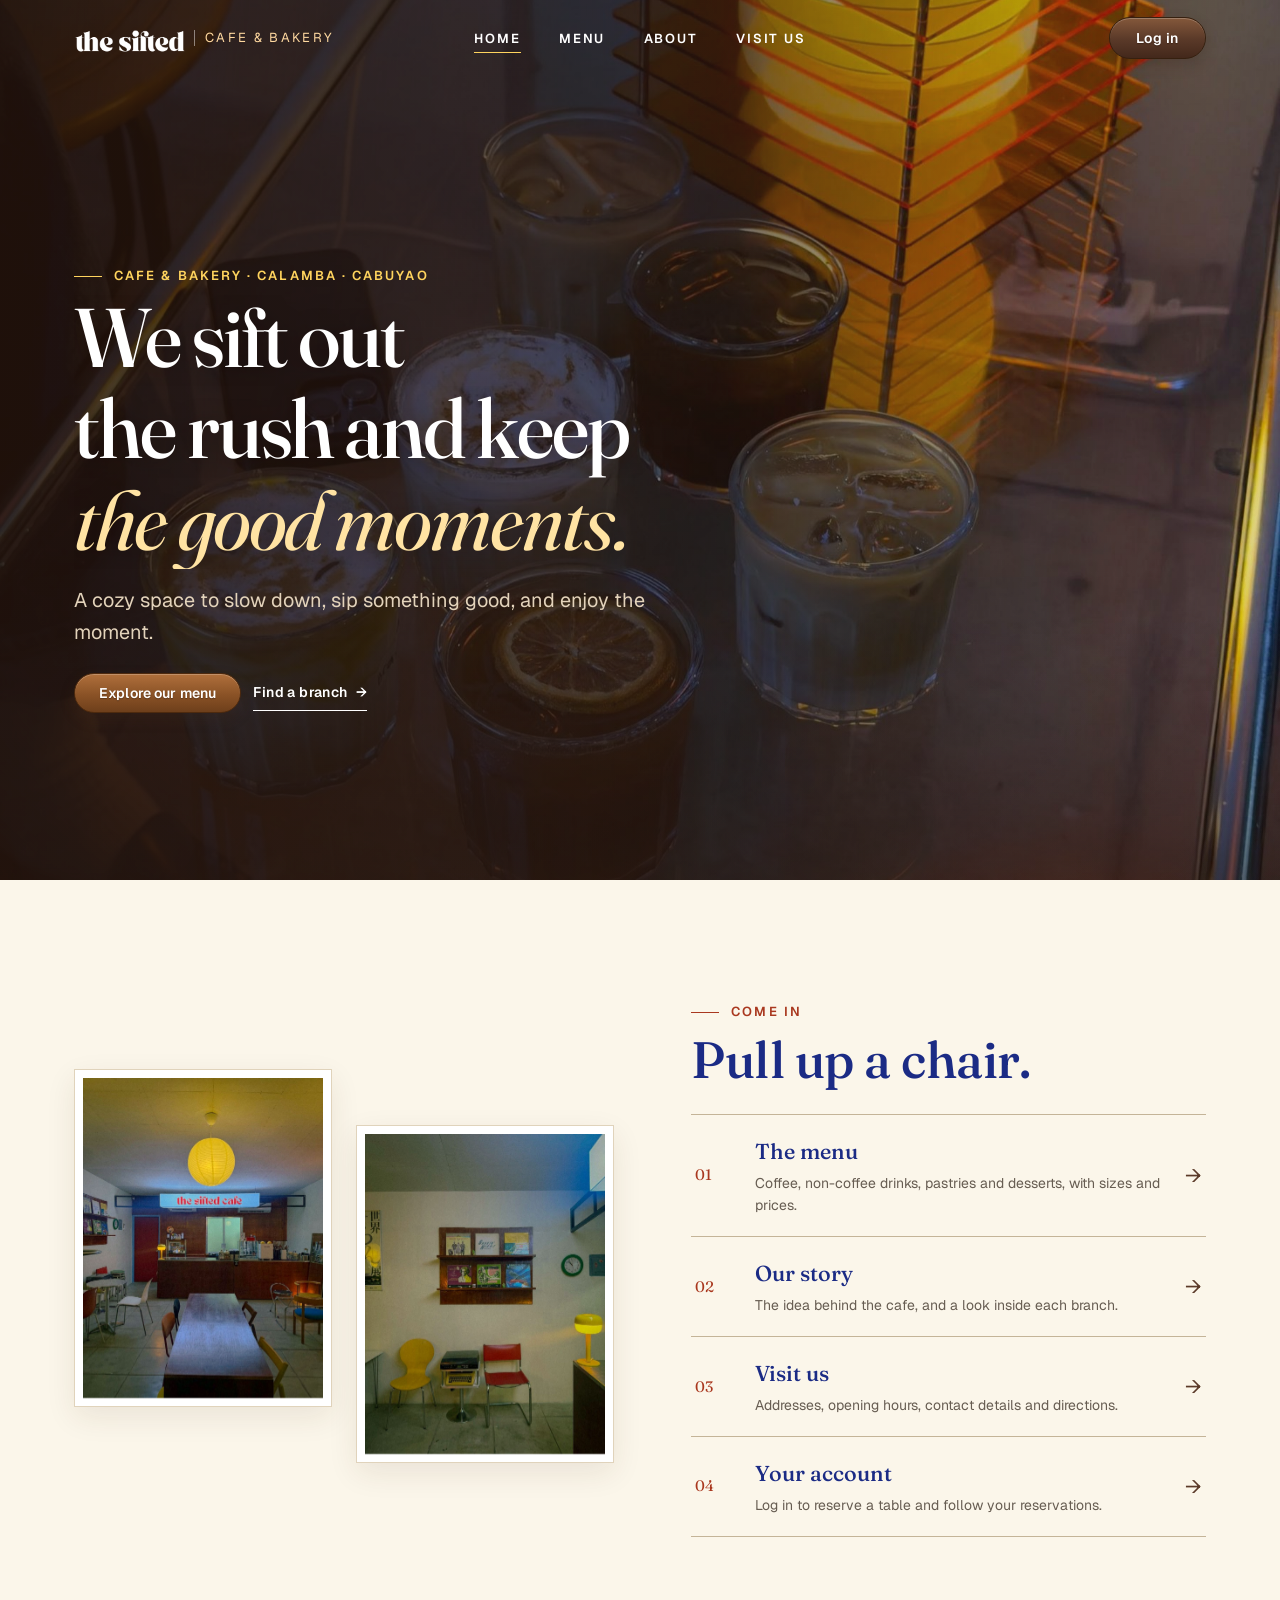
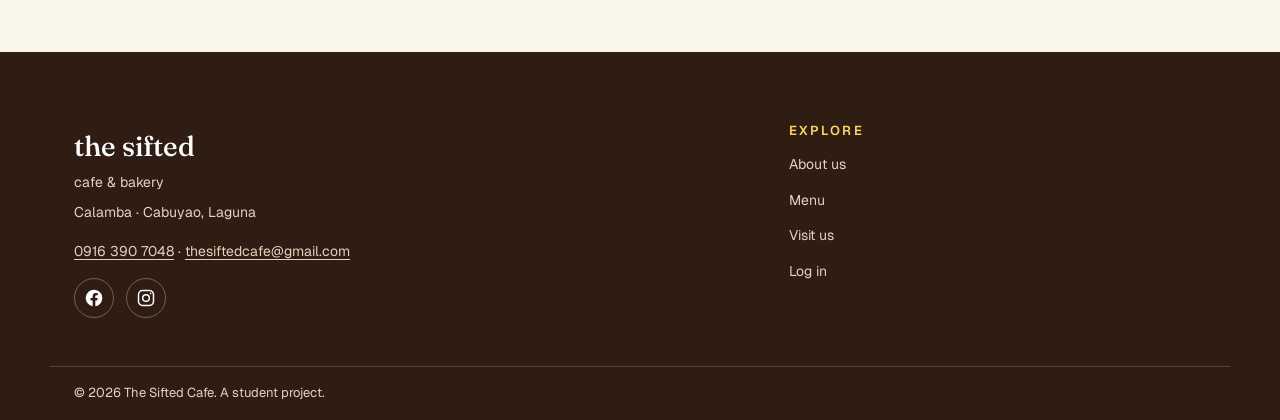
==== index.html @ b27189cf "Initial project upload" ====
<!doctype html>
<html lang="en">
<head>
  <meta charset="utf-8">
  <meta name="viewport" content="width=device-width, initial-scale=1">
  <title>The Sifted Cafe | Cafe &amp; Bakery</title>
  <meta name="description" content="The Sifted Cafe is a cafe and bakery in Calamba and Cabuyao, Laguna.">
  <meta name="theme-color" content="#f7efdd">

  <link rel="icon" type="image/png" href="assets/favicon.png">
  <link rel="apple-touch-icon" href="assets/apple-touch-icon.png">

  <!-- Google Fonts -->
  <link rel="preconnect" href="https://fonts.googleapis.com">
  <link rel="preconnect" href="https://fonts.gstatic.com" crossorigin>
  <link href="https://fonts.googleapis.com/css2?family=Fraunces:ital,opsz,wght@0,9..144,100..900;1,9..144,100..900&family=Geist:wght@100..900&display=swap" rel="stylesheet">

  <script>document.documentElement.className += " js";</script>
  <link rel="stylesheet" href="css/style.css">
</head>
<body class="home">
  <a class="skip-link" href="#main">Skip to main content</a>

  <header class="site-header">
    <div class="container header-inner">
      <a class="brand" href="index.html" aria-label="The Sifted Cafe, home">
        <img src="assets/logo-wordmark.png" alt="the sifted" width="700" height="186">
        <span class="brand-tag">cafe &amp; bakery</span>
      </a>

      <button class="nav-toggle" type="button" aria-expanded="false" aria-controls="site-nav">
        <span class="visually-hidden">Menu</span>
        <span class="nav-toggle-bars" aria-hidden="true"></span>
      </button>

      <nav id="site-nav" class="site-nav" aria-label="Main">
        <ul class="nav-links"><li><a href="index.html" class="is-current" aria-current="page">Home</a></li><li><a href="assets/the-sifted-cafe-menu.pdf" target="_blank" rel="noopener">Menu<span class="visually-hidden"> (PDF, opens in a new tab)</span></a></li><li><a href="about.html">About</a></li><li><a href="visit.html">Visit us</a></li></ul>
        <div class="nav-account">
          <a class="btn btn-primary btn-nav nav-guest" href="login.html">Log in</a>
          <a class="btn btn-nav-ghost nav-member" href="account.php" hidden>My account</a>
        </div>
      </nav>
    </div>
  </header>

  <main id="main">

    <!-- HERO -->
    <section id="top" class="hero hero-full on-dark" aria-labelledby="hero-title">
      <div class="hero-media" data-parallax>
        <img class="hero-img" src="assets/drinks.jpg" width="1800" height="1800" fetchpriority="high"
             alt="Six iced and layered coffee drinks in glass tumblers on a glass table, beside a glowing amber lamp.">
      </div>
      <div class="container hero-grid">
        <div class="hero-copy">
          <span class="eyebrow eyebrow-rule hero-in" style="--d:0">Cafe &amp; bakery &middot; Calamba &middot; Cabuyao</span>
          <h1 id="hero-title">
            <span class="line"><span class="hero-in" style="--d:1">We sift out</span></span>
            <span class="line"><span class="hero-in" style="--d:2">the rush and keep</span></span>
            <span class="line"><span class="hero-in" style="--d:3"><em>the good moments.</em></span></span>
          </h1>
          <p class="hero-lead hero-in" style="--d:4">A cozy space to slow down, sip something good, and enjoy the moment.</p>
          <div class="hero-actions hero-in" style="--d:5">
            <a class="btn btn-primary btn-lg" href="menu.html">Explore our menu</a>
            <a class="link-arrow" href="visit.html">Find a branch <span aria-hidden="true">&rarr;</span></a>
          </div>
        </div>
      </div>
    </section>

    <!-- WELCOME: a quiet photo strip and a short index of the site -->
    <section id="welcome" class="section welcome" aria-labelledby="welcome-title">
      <div class="container welcome-grid">
        <ul class="welcome-photos" aria-label="Inside the cafe">
          <li data-reveal><img src="assets/img/gallery-interior.jpg" width="1100" height="1466" loading="lazy"
               alt="A yellow paper lantern hangs over a long wooden table; the lit 'the sifted cafe' sign hangs above the counter."></li>
          <li data-reveal><img src="assets/img/gallery-records.jpg" width="1100" height="1466" loading="lazy"
               alt="A wooden wall shelf of vinyl records above a yellow chair, a red chair, and a turntable with a yellow typewriter."></li>
        </ul>
        <div class="welcome-copy" data-reveal>
          <span class="eyebrow eyebrow-rule">Come in</span>
          <h2 id="welcome-title">Pull up a chair.</h2>
          <ol class="index-list">
            <li><a href="menu.html"><span class="index-no">01</span><span class="index-main"><strong>The menu</strong><span>Coffee, non-coffee drinks, pastries and desserts, with sizes and prices.</span></span><span class="index-go" aria-hidden="true">&rarr;</span></a></li>
            <li><a href="about.html"><span class="index-no">02</span><span class="index-main"><strong>Our story</strong><span>The idea behind the cafe, and a look inside each branch.</span></span><span class="index-go" aria-hidden="true">&rarr;</span></a></li>
            <li><a href="visit.html"><span class="index-no">03</span><span class="index-main"><strong>Visit us</strong><span>Addresses, opening hours, contact details and directions.</span></span><span class="index-go" aria-hidden="true">&rarr;</span></a></li>
            <li><a href="login.html"><span class="index-no">04</span><span class="index-main"><strong>Your account</strong><span>Log in to reserve a table and follow your reservations.</span></span><span class="index-go" aria-hidden="true">&rarr;</span></a></li>
          </ol>
        </div>
      </div>
    </section>
  </main>

  <footer class="site-footer on-dark">
    <div class="container footer-main">
      <div class="footer-brandcol">
        <p class="footer-brand">the sifted <span>cafe &amp; bakery</span></p>
        <p class="footer-small">Calamba &middot; Cabuyao, Laguna</p>
        <p class="footer-small footer-contact"><a href="tel:+639163907048">0916 390 7048</a> &middot; <a href="mailto:thesiftedcafe@gmail.com">thesiftedcafe@gmail.com</a></p>
        <p class="footer-social">
          <a href="https://www.facebook.com/TheSiftedCafe" target="_blank" rel="noopener" aria-label="The Sifted Cafe on Facebook (opens in a new tab)"><svg class="icon icon-fill" viewBox="0 0 24 24" width="20" height="20" aria-hidden="true" focusable="false"><path d="M22 12a10 10 0 1 0-11.6 9.9v-7H7.9V12h2.5V9.8c0-2.5 1.5-3.9 3.8-3.9 1.1 0 2.2.2 2.2.2v2.5h-1.3c-1.2 0-1.6.8-1.6 1.6V12h2.8l-.4 2.9h-2.3v7A10 10 0 0 0 22 12z"/></svg></a>
          <a href="https://www.instagram.com/thesiftedcafe" target="_blank" rel="noopener" aria-label="The Sifted Cafe on Instagram (opens in a new tab)"><svg class="icon" viewBox="0 0 24 24" width="20" height="20" fill="none" stroke="currentColor" stroke-width="1.8" stroke-linecap="round" stroke-linejoin="round" aria-hidden="true" focusable="false"><rect x="3" y="3" width="18" height="18" rx="5"/><circle cx="12" cy="12" r="4"/><circle cx="17.5" cy="6.5" r="1" fill="currentColor" stroke="none"/></svg></a>
        </p>
      </div>
      <nav class="footer-links" aria-label="Footer">
        <h2 class="footer-heading">Explore</h2>
        <ul>
          <li><a href="about.html">About us</a></li>
          <li><a href="menu.html">Menu</a></li>
          <li><a href="visit.html">Visit us</a></li>
          <li><a href="login.html">Log in</a></li>
        </ul>
      </nav>
    </div>
    <div class="container footer-bottom">
      <p>&copy; <span id="year">2026</span> The Sifted Cafe. A student project.</p>
    </div>
  </footer>

  <script src="js/config.js"></script>
  <script src="js/shared.js"></script>
  <script src="js/app.js"></script>
  <script src="js/motion.js"></script>
</body>
</html>
---- css/style.css ----
/* css/style.css
   The Sifted Cafe & Bakery: ONE stylesheet for every page.

   Contents
     1. Design tokens      colours, type scale, spacing, radii, shadows
     2. Base               reset, typography, focus, utilities
     3. Components         buttons, forms, alerts, badges, cards, dialogs, tables
     4. Public website     index.html
     5. Sign in / sign up  login.html, signup.html
     6. Customer account   account.php
     7. Staff dashboard    staff.php
     8. Motion             (all of it respects prefers-reduced-motion)

   Rule of thumb: change a colour, font or radius in section 1 and it changes
   everywhere. Nothing below section 1 should contain a raw hex colour except
   where a status needs its own tint.
   ===================================================================== */

/* ============================ 1. DESIGN TOKENS ============================ */
:root {
  /* Brand: warm coffee brown for actions, navy for headings (as in the logo), rust for links */
  --brand: #5b3a29;
  --brand-hover: #43281b;
  --brand-deep: #2f1c13;          /* sidebars, footer, hero overlay */
  --brand-tint: #f3e7da;          /* soft brown fills */
  --navy: #1b2b85;                /* headings and labels */
  --accent: #a9381f;              /* links and small accents (5.9:1 on cream) */
  --accent-hover: #7f2815;
  --grad-brand: linear-gradient(180deg, #84583b 0%, #5b3a29 52%, #43281b 100%);
  --grad-brand-hover: linear-gradient(180deg, #94654a 0%, #694330 52%, #4e3022 100%);
  --grad-caramel: linear-gradient(180deg, #b0703c 0%, #8a5226 55%, #6e3f1b 100%);

  /* Surfaces */
  --paper: #fbf6ea;               /* page background */
  --cream: #f1e5cf;               /* alternate sections */
  --surface: #ffffff;             /* cards, inputs, dialogs */
  --app-bg: #f8f2e6;              /* behind dashboard cards */
  --app-soft: #fcf8ef;            /* quiet fills inside cards */

  /* Text */
  --ink: #262a4d;                 /* body */
  --muted: #675d52;               /* secondary text (6:1 on white) */
  --on-dark: #fbf3e4;
  --on-dark-muted: #e3d3bb;

  /* Lines */
  --line: #e0d3bb;
  --line-strong: #c4b498;         /* input borders */
  --line-cool: #e7dcc7;           /* borders inside app screens */

  /* States */
  --red: #b92d1d;
  --red-tint: #fdeeea;
  --amber: #a85f0a;
  --amber-tint: #fdf1d9;
  --green: #1d6a3c;
  --green-tint: #e8f5ec;
  --focus: #5b3a29;
  --focus-on-dark: #ffd45e;

  /* Type */
  --font-display: "Fraunces", Georgia, "Times New Roman", serif;
  --font-body: "Geist", system-ui, -apple-system, "Segoe UI", Roboto, sans-serif;
  --fs-xs: 0.8125rem;
  --fs-sm: 0.875rem;
  --fs-base: 1rem;
  --fs-lg: 1.125rem;
  --fs-xl: 1.375rem;
  --fs-2xl: 1.75rem;
  --fs-3xl: clamp(1.9rem, 1.3rem + 2vw, 2.75rem);
  --fs-hero: clamp(2.5rem, 1.4rem + 4.6vw, 4.6rem);

  /* Spacing scale */
  --sp-1: 4px;  --sp-2: 8px;   --sp-3: 12px;  --sp-4: 16px;
  --sp-5: 24px; --sp-6: 32px;  --sp-7: 48px;  --sp-8: 72px;  --sp-9: 104px;

  /* Shape */
  --r-sm: 8px;                    /* chips, badges, small buttons */
  --r-md: 12px;                   /* inputs, buttons, cards */
  --r-lg: 20px;                   /* photos, dialogs */
  --sh-1: 0 1px 2px rgba(67, 40, 27, 0.06);
  --sh-card: 0 10px 28px rgba(67, 40, 27, 0.09);
  --sh-btn: 0 6px 14px rgba(67, 40, 27, 0.3), inset 0 1px 0 rgba(255, 255, 255, 0.22);
  --sh-2: 0 18px 44px rgba(47, 28, 19, 0.24);

  /* Layout */
  --wrap: 1180px;
  --header-h: 68px;
  --sidebar-w: 264px;

  /* Motion */
  --ease: cubic-bezier(0.22, 0.61, 0.36, 1);
  --t-fast: 150ms;
  --t-slow: 600ms;
}

/* ================================= 2. BASE ================================ */
*, *::before, *::after { box-sizing: border-box; }
html { scroll-behavior: smooth; scroll-padding-top: calc(var(--header-h) + 12px); -webkit-text-size-adjust: 100%; }
body {
  margin: 0;
  background: radial-gradient(1100px 520px at 85% -8%, #f1e2c6 0%, rgba(241, 226, 198, 0) 65%), var(--paper);
  background-attachment: fixed;
  color: var(--ink);
  font-family: var(--font-body);
  font-size: var(--fs-base);
  line-height: 1.6;
  -webkit-font-smoothing: antialiased;
}
button, input, select, textarea { font: inherit; color: inherit; }
img, svg { display: block; max-width: 100%; }
a { color: var(--accent); text-underline-offset: 3px; }
a:hover { color: var(--accent-hover); }
p { margin: 0 0 var(--sp-4); }
ul, ol { margin: 0; padding: 0; list-style: none; }
dl, dd, figure { margin: 0; }
address { font-style: normal; }
[hidden] { display: none !important; }

h1, h2, h3, h4 { margin: 0 0 var(--sp-3); color: var(--navy); line-height: 1.15; letter-spacing: -0.01em; }
h1, h2 { font-family: var(--font-display); font-weight: 650; }
h1 { font-size: var(--fs-3xl); }
h2 { font-size: var(--fs-2xl); }
h3 { font-family: var(--font-body); font-weight: 650; font-size: var(--fs-lg); letter-spacing: 0; }
em { font-style: italic; }

.eyebrow { display: block; margin: 0 0 var(--sp-2); color: var(--accent); font-size: var(--fs-sm); font-weight: 600; letter-spacing: 0.01em; }
.muted { color: var(--muted); }
.center { text-align: center; }
.on-dark { color: var(--on-dark); }
.on-dark .eyebrow { color: var(--focus-on-dark); }

:focus-visible { outline: 3px solid var(--focus); outline-offset: 2px; border-radius: 3px; }
.on-dark :focus-visible, .on-dark:focus-visible { outline-color: var(--focus-on-dark); }
[tabindex="-1"]:focus { outline: none; }

.container { width: 100%; max-width: var(--wrap); margin-inline: auto; padding-inline: var(--sp-5); }
.visually-hidden { position: absolute !important; width: 1px; height: 1px; margin: -1px; padding: 0; border: 0; overflow: hidden; clip: rect(0, 0, 0, 0); white-space: nowrap; }
.skip-link { position: absolute; left: var(--sp-3); top: -64px; z-index: 1000; padding: var(--sp-2) var(--sp-4); background: var(--brand); color: #fff; border-radius: var(--r-md); font-weight: 600; text-decoration: none; }
.skip-link:focus { top: var(--sp-3); color: #fff; }
.hp { position: absolute; left: -10000px; width: 1px; height: 1px; overflow: hidden; }
.icon { display: inline-block; flex: none; vertical-align: -0.2em; }
.icon-fill { fill: currentColor; stroke: none; }

/* Leftover decorative hooks from older markup: kept inert so old pages never break */
.deco, .deco-blob, .deco-dots, .deco-hero-glow { display: none; }

/* ============================== 3. COMPONENTS ============================= */

/* ---- Buttons: primary (brand fill) > outline > ghost; destructive variants ---- */
.btn {
  display: inline-flex; align-items: center; justify-content: center; gap: var(--sp-2);
  min-height: 46px; padding: 0 var(--sp-6);
  border: 1px solid transparent; border-radius: 999px;
  font-size: var(--fs-base); font-weight: 600; line-height: 1.2; letter-spacing: 0.01em; text-decoration: none; text-align: center;
  cursor: pointer;
  transition: transform var(--t-fast) var(--ease), box-shadow var(--t-fast) var(--ease), background var(--t-fast) var(--ease), border-color var(--t-fast) var(--ease), color var(--t-fast) var(--ease);
}
.btn:active { transform: translateY(1px) scale(0.985); }
.btn-primary, .btn-nav { background: var(--grad-brand); border-color: #36200f; color: #fff; box-shadow: var(--sh-btn); text-shadow: 0 1px 1px rgba(30, 14, 6, 0.35); }
.btn-primary:hover, .btn-nav:hover { background: var(--grad-brand-hover); color: #fff; transform: translateY(-1px); box-shadow: 0 10px 20px rgba(67, 40, 27, 0.34), inset 0 1px 0 rgba(255, 255, 255, 0.26); }
.btn-primary:active, .btn-nav:active { transform: translateY(1px) scale(0.985); box-shadow: 0 2px 6px rgba(67, 40, 27, 0.3), inset 0 1px 0 rgba(255, 255, 255, 0.15); }
.btn-outline { background: rgba(255, 255, 255, 0.85); border-color: var(--brand); color: var(--brand); }
.btn-outline:hover { background: var(--brand-tint); color: var(--brand-hover); transform: translateY(-1px); }
.btn-outline:active { transform: translateY(1px) scale(0.985); }
.btn-ghost { background: transparent; color: var(--brand); }
.btn-ghost:hover { background: var(--brand-tint); transform: translateY(-1px); }
.btn-ghost:active { transform: translateY(1px) scale(0.985); }
.btn-outline-light { background: rgba(255, 255, 255, 0.06); border-color: rgba(255, 255, 255, 0.7); color: #fff; backdrop-filter: blur(4px); }
.btn-outline-light:hover { background: rgba(255, 255, 255, 0.18); border-color: #fff; color: #fff; transform: translateY(-1px); }
.btn-outline-light:active { transform: translateY(1px) scale(0.985); }
.btn-confirm { background: linear-gradient(180deg, #2f8a55 0%, #1d6a3c 55%, #155230 100%); border-color: #0f3d23; color: #fff; box-shadow: 0 4px 10px rgba(21, 82, 48, 0.28), inset 0 1px 0 rgba(255, 255, 255, 0.2); }
.btn-verify { background: linear-gradient(180deg, #84583b 0%, #5b3a29 52%, #43281b 100%); border-color: #36200f; color: #fff; box-shadow: 0 4px 10px rgba(67, 40, 27, 0.28), inset 0 1px 0 rgba(255, 255, 255, 0.2); }
.btn-warn { background: linear-gradient(180deg, #c07214 0%, #a85d0b 55%, #894a05 100%); border-color: #703c04; color: #fff; box-shadow: 0 4px 10px rgba(137, 74, 5, 0.28), inset 0 1px 0 rgba(255, 255, 255, 0.2); }
.btn-danger { background: linear-gradient(180deg, #d44532 0%, #b92d1d 55%, #922013 100%); border-color: #73170d; color: #fff; box-shadow: 0 4px 10px rgba(146, 32, 19, 0.28), inset 0 1px 0 rgba(255, 255, 255, 0.2); }
.btn-confirm:hover, .btn-verify:hover, .btn-warn:hover, .btn-danger:hover { color: #fff; transform: translateY(-1px); }
.btn-confirm:active, .btn-verify:active, .btn-warn:active, .btn-danger:active { transform: translateY(1px) scale(0.985); }
.btn-small { min-height: 36px; padding: 0 var(--sp-4); font-size: var(--fs-sm); box-shadow: none; }
.btn-primary.btn-small, .btn-confirm.btn-small, .btn-verify.btn-small, .btn-warn.btn-small, .btn-danger.btn-small { box-shadow: 0 3px 8px rgba(67, 40, 27, 0.25), inset 0 1px 0 rgba(255, 255, 255, 0.2); }
.btn-nav { min-height: 40px; padding: 0 var(--sp-5); font-size: var(--fs-sm); }
.btn-block { width: 100%; }
.btn:disabled, .btn[aria-disabled="true"] { opacity: 0.5; cursor: not-allowed; transform: none; }
/* On dark photos the primary button turns caramel so it stays visible */
.on-dark .btn-primary { background: var(--grad-caramel); border-color: #4e2a0e; }
.on-dark .btn-primary:hover { background: linear-gradient(180deg, #c07f48 0%, #9a5d2d 55%, #7b4620 100%); }

.text-link { display: inline-flex; align-items: center; gap: var(--sp-1); font-weight: 600; text-decoration: none; }
.text-link:hover { text-decoration: underline; }

/* ---- Forms ---- */
.field { margin-bottom: var(--sp-4); }
.field > label:not(.check-row), .st-selects label, .st-notes label { display: block; margin-bottom: var(--sp-1); color: var(--navy); font-size: var(--fs-sm); font-weight: 650; }
.req { color: var(--red); }
.optional { color: var(--muted); font-weight: 400; }
input[type="text"], input[type="email"], input[type="tel"], input[type="password"], input[type="number"],
input[type="date"], input[type="search"], select, textarea {
  width: 100%; min-height: 44px; padding: 10px var(--sp-3);
  background: var(--surface); border: 1px solid var(--line-strong); border-radius: var(--r-md);
  color: var(--ink); line-height: 1.4;
  transition: border-color var(--t-fast) var(--ease), box-shadow var(--t-fast) var(--ease);
}
textarea { resize: vertical; min-height: 96px; }
select { appearance: none; padding-right: 36px; cursor: pointer;
  background-image: url("data:image/svg+xml,%3Csvg xmlns='http://www.w3.org/2000/svg' width='14' height='14' viewBox='0 0 24 24' fill='none' stroke='%23675d52' stroke-width='2.5' stroke-linecap='round' stroke-linejoin='round'%3E%3Cpath d='M6 9l6 6 6-6'/%3E%3C/svg%3E");
  background-repeat: no-repeat; background-position: right 12px center; }
input[type="file"] { width: 100%; padding: var(--sp-2); background: var(--surface); border: 1px dashed var(--line-strong); border-radius: var(--r-md); color: var(--muted); font-size: var(--fs-sm); cursor: pointer; }
input[type="file"]::file-selector-button { margin-right: var(--sp-3); padding: 6px var(--sp-3); background: var(--brand-tint); border: 1px solid var(--brand); border-radius: var(--r-sm); color: var(--brand); font-weight: 600; cursor: pointer; }
input::placeholder, textarea::placeholder { color: #8f8576; }
input:hover, select:hover, textarea:hover { border-color: var(--muted); }
input:focus-visible, select:focus-visible, textarea:focus-visible { outline: none; border-color: var(--brand); box-shadow: 0 0 0 3px rgba(91, 58, 41, 0.22); }
input[type="checkbox"], input[type="radio"] { width: 18px; height: 18px; min-height: 0; margin: 0; accent-color: var(--brand); flex: none; }
.field.has-error input, .field.has-error select, .field.has-error textarea { border-color: var(--red); }
.field.has-error input:focus-visible, .field.has-error select:focus-visible, .field.has-error textarea:focus-visible { box-shadow: 0 0 0 3px rgba(185, 45, 29, 0.2); }
.field-hint { margin: var(--sp-1) 0 0; color: var(--muted); font-size: var(--fs-xs); line-height: 1.45; }
.field-error { margin: var(--sp-1) 0 0; color: var(--red); font-size: var(--fs-xs); font-weight: 600; }
.field-error:empty { margin: 0; }
.check-row { display: flex; align-items: flex-start; gap: var(--sp-3); font-size: var(--fs-sm); font-weight: 500; cursor: pointer; }
.check-row input { margin-top: 2px; }
.form-status { margin-bottom: var(--sp-4); }
.form-status:empty { display: none; }

.pw-wrap { position: relative; }
.pw-wrap input { padding-right: 52px; }
.pw-toggle { position: absolute; top: 50%; right: 5px; transform: translateY(-50%); display: inline-flex; align-items: center; justify-content: center; width: 36px; height: 36px; padding: 0; background: transparent; border: 0; border-radius: var(--r-sm); color: var(--muted); cursor: pointer; transition: background-color var(--t-fast) var(--ease), color var(--t-fast) var(--ease); }
.pw-toggle:hover { background: var(--brand-tint); color: var(--brand); }
.pw-toggle:focus-visible { outline: 2px solid var(--focus); outline-offset: 0; }
.pw-toggle .icon-hide, .pw-toggle[aria-pressed="true"] .icon-show { display: none; }
.pw-toggle[aria-pressed="true"] .icon-hide { display: block; }

.stepper { display: flex; align-items: stretch; }
.stepper input { text-align: center; border-radius: 0; border-inline: 0; -moz-appearance: textfield; }
.stepper input::-webkit-outer-spin-button, .stepper input::-webkit-inner-spin-button { -webkit-appearance: none; margin: 0; }
.stepper-btn { width: 48px; background: var(--surface); border: 1px solid var(--line-strong); color: var(--brand); font-size: var(--fs-xl); font-weight: 600; line-height: 1; cursor: pointer; transition: background-color var(--t-fast) var(--ease); }
.stepper-btn:first-child { border-radius: var(--r-md) 0 0 var(--r-md); }
.stepper-btn:last-child { border-radius: 0 var(--r-md) var(--r-md) 0; }
.stepper-btn:hover { background: var(--brand-tint); }

/* ---- Alerts ---- */
.alert { display: flex; flex-wrap: wrap; align-items: center; justify-content: space-between; gap: var(--sp-3); margin-bottom: var(--sp-4); padding: var(--sp-3) var(--sp-4); border: 1px solid; border-left-width: 4px; border-radius: var(--r-md); font-size: var(--fs-sm); font-weight: 500; animation: fade-in 260ms var(--ease) both; }
.alert-error { background: var(--red-tint); border-color: var(--red); color: #7d1b10; }
.alert-success { background: var(--green-tint); border-color: var(--green); color: #12492a; }

/* ---- Status badges (reservation status and payment status share one look) ---- */
.badge { display: inline-flex; align-items: center; gap: 6px; padding: 3px 10px; border: 1px solid; border-radius: 999px; font-size: var(--fs-xs); font-weight: 600; line-height: 1.4; white-space: nowrap; }
.badge::before { content: ""; width: 6px; height: 6px; border-radius: 50%; background: currentColor; }
.badge-pending, .badge-proof_submitted { background: var(--amber-tint); border-color: #e3b873; color: #6b3d06; }
.badge-confirmed, .badge-verified { background: var(--green-tint); border-color: #8fc7a3; color: #12492a; }
.badge-completed { background: #e8f0fb; border-color: #9db9e3; color: #0b2d6b; }
.badge-cancelled, .badge-unpaid { background: var(--red-tint); border-color: #e5a79d; color: #7d1b10; }

.tag { display: inline-block; padding: 1px 8px; border: 1px solid; border-radius: var(--r-sm); font-size: var(--fs-xs); font-weight: 600; vertical-align: 1px; }
.tag-cafe { background: var(--green-tint); border-color: #8fc7a3; color: #12492a; }
.tag-proposed { background: var(--amber-tint); border-color: #e3b873; color: #6b3d06; }

/* ---- Cards ---- */
.card { padding: var(--sp-5); background: var(--surface); border: 1px solid var(--line-cool); border-radius: var(--r-lg); box-shadow: var(--sh-card); }
.card h2 { font-family: var(--font-body); font-size: var(--fs-xl); font-weight: 650; }

/* ---- Dialogs ---- */
dialog { color: var(--ink); }
dialog::backdrop { background: rgba(47, 28, 19, 0.6); }
.details-dialog, .qr-dialog, .st-modal {
  width: min(94vw, 560px); max-height: 92vh; padding: var(--sp-5);
  background: var(--surface); border: 1px solid var(--line-cool); border-radius: var(--r-lg); box-shadow: var(--sh-2);
}
.details-dialog h2 { font-family: var(--font-body); font-size: var(--fs-xl); }

/* ---- Definition lists used for summaries ---- */
.info-list { display: grid; grid-template-columns: minmax(120px, 38%) 1fr; gap: var(--sp-2) var(--sp-4); margin: 0 0 var(--sp-4); font-size: var(--fs-sm); }
.info-list dt { color: var(--muted); }
.info-list dd { margin: 0; font-weight: 600; overflow-wrap: anywhere; }

/* ---- Tables (staff) ---- */
.table-wrap { overflow-x: auto; }
.res-table { width: 100%; border-collapse: collapse; font-size: var(--fs-sm); }
.res-table th { padding: var(--sp-3); text-align: left; background: #f7efdf; border-bottom: 1px solid var(--line-cool); color: var(--muted); font-size: var(--fs-xs); font-weight: 600; white-space: nowrap; }
.res-table td { padding: var(--sp-3); border-bottom: 1px solid var(--line-cool); vertical-align: middle; }
.res-table tbody tr:hover { background: var(--app-soft); }
.cell-sub { display: block; color: var(--muted); font-size: var(--fs-xs); font-weight: 400; }
.row-actions { display: flex; flex-wrap: wrap; gap: var(--sp-2); }
.row-actions form { margin: 0; }

/* ============================= 4. PUBLIC WEBSITE ============================ */

/* Header */
.site-header { position: sticky; top: 0; z-index: 50; background: linear-gradient(180deg, rgba(238, 224, 196, 0.96), rgba(247, 239, 222, 0.94)); backdrop-filter: blur(10px); border-bottom: 1px solid var(--line); transition: box-shadow var(--t-fast) var(--ease); }
.site-header.is-scrolled { box-shadow: 0 2px 12px rgba(24, 32, 58, 0.08); }
.header-inner { display: flex; align-items: center; justify-content: space-between; gap: var(--sp-5); min-height: var(--header-h); }
.brand { display: inline-flex; align-items: center; gap: var(--sp-2); text-decoration: none; transition: transform var(--t-fast) var(--ease), box-shadow var(--t-fast) var(--ease), opacity var(--t-fast) var(--ease); }
.brand:hover { transform: scale(1.02); box-shadow: 0 4px 12px rgba(47, 28, 19, 0.15); opacity: 1; }
.brand img { width: 104px; height: auto; }
.brand .accent-dot { width: 8px; height: 8px; background: var(--amber); border-radius: 50%; flex-shrink: 0; }
.brand-tag { font-family: var(--font-body); font-size: var(--fs-xs); font-weight: 400; letter-spacing: var(--tracking-widest); text-transform: uppercase; color: var(--amber); line-height: 1.2; }
.site-nav { display: flex; align-items: center; gap: var(--sp-6); }
.nav-links { display: flex; gap: var(--sp-5); }
.nav-links a { position: relative; padding: var(--sp-2) 0; color: var(--ink); font-size: var(--fs-sm); font-weight: 500; text-decoration: none; transition: color var(--t-fast) var(--ease); }
.nav-links a::after { content: ""; position: absolute; left: 0; right: 0; bottom: 2px; height: 2px; background: var(--brand); transform: scaleX(0); transform-origin: left; transition: transform var(--t-fast) var(--ease); }
.nav-links a:hover::after, .nav-links a.is-current::after { transform: scaleX(1); }
.nav-links a:hover, .nav-links a.is-current { color: var(--brand); }
.nav-account { display: flex; gap: var(--sp-2); }

.nav-toggle { display: none; width: 44px; height: 44px; align-items: center; justify-content: center; background: transparent; border: 1px solid var(--line-strong); border-radius: var(--r-md); cursor: pointer; transition: border-color var(--t-fast) var(--ease), background-color var(--t-fast) var(--ease); }
.nav-toggle:hover { border-color: var(--brand); background: var(--brand-tint); }
.nav-toggle-bars, .nav-toggle-bars::before, .nav-toggle-bars::after { display: block; width: 20px; height: 2px; background: var(--ink); border-radius: 2px; transition: transform var(--t-fast) var(--ease), background-color var(--t-fast) var(--ease); }
.nav-toggle-bars { position: relative; }
.nav-toggle-bars::before, .nav-toggle-bars::after { content: ""; position: absolute; left: 0; }
.nav-toggle-bars::before { top: -6px; }
.nav-toggle-bars::after { top: 6px; }
.nav-toggle[aria-expanded="true"] .nav-toggle-bars { background: transparent; }
.nav-toggle[aria-expanded="true"] .nav-toggle-bars::before { transform: translateY(6px) rotate(45deg); }
.nav-toggle[aria-expanded="true"] .nav-toggle-bars::after { transform: translateY(-6px) rotate(-45deg); }
.hero { position: relative; display: flex; flex-direction: column; justify-content: flex-end; min-height: min(88vh, 820px); overflow: hidden; background: var(--brand-deep); }
.hero-media { position: absolute; inset: -8% 0; z-index: 0; will-change: transform; }
.hero-img { width: 100%; height: 100%; object-fit: cover; object-position: center 40%; }
.hero::before { content: ""; position: absolute; inset: 0; z-index: 1; background: linear-gradient(90deg, rgba(40, 22, 13, 0.92) 0%, rgba(47, 28, 19, 0.64) 46%, rgba(47, 28, 19, 0.16) 100%); }
.hero-grid { position: relative; z-index: 2; padding-block: var(--sp-9) var(--sp-6); }
.hero-copy { max-width: 640px; }
.hero h1 { margin-bottom: var(--sp-4); color: #fff; font-size: var(--fs-hero); font-weight: 600; line-height: 1.04; letter-spacing: -0.02em; }
.hero h1 em { color: #ffe3a3; }
.hero h1 .line { display: block; overflow: hidden; padding-bottom: 0.08em; }
.hero-lead { max-width: 46ch; margin-bottom: var(--sp-5); color: var(--on-dark-muted); font-size: var(--fs-lg); }
.hero-actions { display: flex; flex-wrap: wrap; gap: var(--sp-3); }
.hero-meta { position: relative; z-index: 2; display: flex; flex-wrap: wrap; gap: var(--sp-2) var(--sp-6); padding-block: var(--sp-4); border-top: 1px solid rgba(255, 255, 255, 0.22); color: var(--on-dark-muted); font-size: var(--fs-sm); }
.hero-meta strong { margin-right: var(--sp-2); color: #fff; font-weight: 600; }

/* Sections */
.section { padding-block: var(--sp-9); }
.section-alt { background: var(--cream); }
.section-head { max-width: 640px; margin-bottom: var(--sp-6); }
.section-head h2, .visit-intro h2 { font-size: var(--fs-3xl); }
.menu-note { color: var(--muted); }
.visit-intro { max-width: var(--wrap); margin: 0 auto var(--sp-6); padding-inline: var(--sp-5); }

/* About */
.about-grid { display: grid; grid-template-columns: 1fr 1fr; gap: var(--sp-8); align-items: center; }
.collage { position: relative; padding-bottom: var(--sp-7); }
.photo-frame { overflow: hidden; border-radius: var(--r-lg); background: var(--cream); }
.photo-frame img { width: 100%; height: 100%; object-fit: cover; transition: transform 700ms var(--ease); }
.photo-frame:hover img { transform: scale(1.02); }
.collage-main { aspect-ratio: 4 / 5; width: 78%; }
.collage-small { position: absolute; right: 0; bottom: 0; width: 46%; aspect-ratio: 3 / 4; border: 6px solid var(--paper); border-radius: var(--r-lg); box-shadow: var(--sh-2); }
.about-copy { max-width: 52ch; }
.about-copy p { color: var(--muted); font-size: var(--fs-lg); line-height: 1.65; }

/* Menu */
.menu-filters { display: flex; flex-wrap: wrap; gap: var(--sp-2); margin-bottom: var(--sp-5); }
.chip { min-height: 38px; padding: 0 var(--sp-4); background: var(--surface); border: 1px solid var(--line-strong); border-radius: 999px; color: var(--ink); font-size: var(--fs-sm); font-weight: 500; cursor: pointer; transition: background-color var(--t-fast) var(--ease), color var(--t-fast) var(--ease), border-color var(--t-fast) var(--ease), transform var(--t-fast) var(--ease), box-shadow var(--t-fast) var(--ease); }
.chip:hover { border-color: var(--brand); color: var(--brand); transform: translateY(-1px); }
.chip:active { transform: translateY(0) scale(0.985); }
.chip.is-active { background: var(--grad-brand); border-color: #36200f; color: #fff; box-shadow: 0 3px 8px rgba(67, 40, 27, 0.25); }
.menu-grid { display: grid; grid-template-columns: repeat(3, 1fr); gap: var(--sp-4); }
.menu-card { --cat: var(--brand); padding: var(--sp-5); background: var(--surface); border: 1px solid var(--line); border-top: 4px solid var(--cat); border-radius: var(--r-lg); box-shadow: var(--sh-1); transition: transform 220ms var(--ease), border-color var(--t-fast) var(--ease), box-shadow 220ms var(--ease); }
.menu-card:hover, .menu-card:focus-visible { border-color: var(--cat); box-shadow: var(--sh-card); transform: translateY(-3px); }
.menu-coffee { --cat: #8a5a2b; }
.menu-green { --cat: #3f7a3a; }
.menu-food { --cat: var(--red); }
.menu-bakery { --cat: #c98a1c; }
.menu-category { display: block; margin-bottom: var(--sp-2); color: var(--cat); font-size: var(--fs-xs); font-weight: 700; }
.menu-card h3 { margin-bottom: var(--sp-2); font-family: var(--font-display); font-size: var(--fs-xl); font-weight: 600; }
.menu-card p { margin: 0; color: var(--muted); font-size: var(--fs-sm); }
.menu-preview { position: fixed; left: 0; top: 0; z-index: 60; width: 280px; margin: 0; padding: 6px; overflow: hidden; background: var(--surface); border-radius: var(--r-md); box-shadow: var(--sh-2); opacity: 0; pointer-events: none; transition: opacity 180ms var(--ease); will-change: transform; }
.menu-preview.is-on { opacity: 1; }
.menu-preview img { width: 100%; height: 210px; object-fit: cover; border-radius: var(--r-sm); transition: transform 500ms var(--ease); }
.menu-preview.is-on img { transform: scale(1.035); }

/* Why choose us */
.values { display: grid; grid-template-columns: repeat(4, 1fr); gap: var(--sp-5); }
.values li { padding-top: var(--sp-4); border-top: 2px solid var(--brand); }
.values h3 { font-family: var(--font-display); font-size: var(--fs-xl); font-weight: 600; }
.values p { margin: 0; color: var(--muted); font-size: var(--fs-sm); }

/* Reservation steps: this IS a sequence, so numbers are meaningful here */
.steps-grid { display: grid; grid-template-columns: repeat(4, 1fr); gap: var(--sp-4); }
.steps-grid li { padding: var(--sp-5); background: var(--surface); border: 1px solid var(--line); border-radius: var(--r-lg); box-shadow: var(--sh-1); }
.step-num { display: inline-flex; align-items: center; justify-content: center; width: 32px; height: 32px; margin-bottom: var(--sp-3); background: var(--grad-brand); border-radius: 50%; color: #fff; font-size: var(--fs-sm); font-weight: 700; box-shadow: 0 3px 8px rgba(67, 40, 27, 0.3); }
.steps-grid h3 { margin-bottom: var(--sp-1); }
.steps-grid p { margin: 0; color: var(--muted); font-size: var(--fs-sm); }

/* Call-to-action band */
.cta-band { padding-block: var(--sp-8); background: radial-gradient(600px 240px at 85% 0%, rgba(176, 112, 60, 0.35), rgba(176, 112, 60, 0) 70%), linear-gradient(135deg, #4a2f20 0%, #2f1c13 100%); }
.cta-inner { display: flex; align-items: center; justify-content: space-between; gap: var(--sp-6); }
.cta-inner h2 { margin-bottom: var(--sp-2); color: #fff; font-size: var(--fs-3xl); }
.cta-inner p { margin: 0; color: var(--on-dark-muted); }
.cta-band .btn { flex: none; }

/* Gallery */
.gallery-grid { display: grid; grid-template-columns: repeat(3, 1fr); gap: var(--sp-3); }
.gallery-item { display: block; width: 100%; aspect-ratio: 4 / 3; padding: 0; overflow: hidden; background: var(--cream); border: 1px solid var(--line); border-radius: var(--r-md); cursor: zoom-in; transition: border-color var(--t-fast) var(--ease), box-shadow var(--t-fast) var(--ease); }
.gallery-item img { width: 100%; height: 100%; object-fit: cover; transition: transform 500ms var(--ease); }
.gallery-item:hover { border-color: var(--line-strong); box-shadow: var(--sh-card); }
.gallery-item:hover img { transform: scale(1.03); }
.lightbox { width: min(94vw, 880px); max-height: 94vh; padding: var(--sp-4); background: var(--brand-deep); border: 0; border-radius: var(--r-lg); color: #fff; }
.lightbox::backdrop { background: rgba(24, 13, 8, 0.86); }
.lightbox img { max-height: 70vh; width: auto; margin: 0 auto; border-radius: var(--r-md); }
.lightbox-caption { margin: var(--sp-3) 0; text-align: center; font-size: var(--fs-sm); color: var(--on-dark-muted); }
.lightbox-controls { display: flex; flex-wrap: wrap; justify-content: center; gap: var(--sp-2); }

/* Visit us */
.visit-grid { display: grid; grid-template-columns: 1fr 1fr; gap: var(--sp-5); align-items: start; }
.branch-card { padding: var(--sp-5); background: var(--surface); border: 1px solid var(--line); border-radius: var(--r-lg); box-shadow: var(--sh-1); }
.branch-card h3 { display: flex; align-items: center; gap: var(--sp-2); font-size: var(--fs-lg); }
.branch-card address { margin-bottom: var(--sp-3); color: var(--muted); font-size: var(--fs-sm); }
.branch-card p { font-size: var(--fs-sm); }
.hours { display: flex; align-items: center; gap: var(--sp-2); margin: 0; font-weight: 600; }
.social-row { display: flex; flex-wrap: wrap; gap: var(--sp-4); margin: 0; }
.social-link { display: inline-flex; align-items: center; gap: var(--sp-2); font-weight: 600; text-decoration: none; }
.social-link:hover { text-decoration: underline; }
.visit-photo { grid-column: 2; grid-row: 1 / span 3; align-self: stretch; min-height: 320px; }
.visit-grid .branch-card { grid-column: 1; }
.visit-photo iframe { width: 100%; height: 100%; min-height: 320px; border: 0; }

/* Footer */
.site-footer { background: var(--brand-deep); }
.footer-main { display: grid; grid-template-columns: 1.3fr 1fr 1fr; gap: var(--sp-6); padding-block: var(--sp-8) var(--sp-6); }
.footer-brand { margin-bottom: var(--sp-2); font-family: var(--font-display); font-size: var(--fs-2xl); font-weight: 650; color: #fff; }
.footer-brand span { display: block; margin-top: 2px; color: var(--on-dark-muted); font-family: var(--font-body); font-size: var(--fs-sm); font-weight: 400; }
.footer-small, .footer-loc p { color: var(--on-dark-muted); font-size: var(--fs-sm); }
.footer-heading { margin-bottom: var(--sp-2); font-family: var(--font-body); font-size: var(--fs-base); font-weight: 650; color: #fff; }
.footer-hours { color: #fff !important; font-weight: 600; }
.footer-social { display: flex; gap: var(--sp-3); margin: var(--sp-4) 0 0; }
.footer-social a { display: inline-flex; width: 40px; height: 40px; align-items: center; justify-content: center; border: 1px solid rgba(255, 255, 255, 0.3); border-radius: 50%; color: #fff; transition: background-color var(--t-fast) var(--ease), border-color var(--t-fast) var(--ease), transform var(--t-fast) var(--ease); }
.footer-social a:hover { background: rgba(255, 255, 255, 0.14); border-color: rgba(255, 255, 255, 0.6); color: #fff; transform: translateY(-2px); }
.footer-bottom { padding-block: var(--sp-4); border-top: 1px solid rgba(255, 255, 255, 0.16); }
.footer-bottom p { margin: 0; color: var(--on-dark-muted); font-size: var(--fs-xs); }

/* ============================ 5. SIGN IN / SIGN UP ============================ */
/* One shared layout for login.html and signup.html: photo on the left, form on the right.
   The header is the normal site header (section 4); only the page body is set here. */
.auth-page { display: flex; flex-direction: column; min-height: 100vh; background: var(--paper); }
.back-home { display: inline-flex; align-items: center; gap: var(--sp-2); color: var(--brand); font-size: var(--fs-sm); font-weight: 600; text-decoration: none; transition: color var(--t-fast) var(--ease); }
.back-home svg { flex: none; transition: transform var(--t-fast) var(--ease); }
.back-home:hover { color: var(--accent); }
.back-home:hover svg { transform: translateX(-3px); }

.auth-main { flex: 1; display: grid; grid-template-columns: minmax(0, 5fr) minmax(0, 6fr); }
.auth-photo { position: relative; overflow: hidden; background: var(--brand-deep); }
.auth-photo img { position: absolute; inset: 0; width: 100%; height: 100%; object-fit: cover; }
.auth-photo::after { content: ""; position: absolute; inset: 0; background: linear-gradient(0deg, rgba(47, 28, 19, 0.82) 0%, rgba(47, 28, 19, 0) 55%); }
.auth-photo-text { position: absolute; left: var(--sp-6); right: var(--sp-6); bottom: var(--sp-6); z-index: 1; max-width: 20ch; margin: 0; font-family: var(--font-display); font-size: var(--fs-2xl); font-weight: 600; line-height: 1.2; color: #fff; }

.auth-card { align-self: center; justify-self: center; width: 100%; max-width: 452px; padding: var(--sp-7) var(--sp-5); animation: rise 520ms var(--ease) both; }
.auth-card-wide { max-width: 580px; }
.auth-card h1 { margin-bottom: var(--sp-2); font-size: var(--fs-3xl); }
.auth-intro { margin: 0 0 var(--sp-5); color: var(--muted); font-size: var(--fs-base); }

.auth-form .field { margin-bottom: var(--sp-4); }
.auth-form .field-row { display: grid; grid-template-columns: 1fr 1fr; column-gap: var(--sp-4); align-items: start; }
.auth-form .field-row > .field { min-width: 0; }
.auth-form .field-hint { margin: calc(-1 * var(--sp-2)) 0 var(--sp-4); }
.auth-form .btn { margin-top: var(--sp-2); }
.auth-note { margin: var(--sp-4) 0 0; color: var(--muted); font-size: var(--fs-xs); line-height: 1.5; text-align: center; }
.auth-switch { margin: var(--sp-5) 0 0; padding-top: var(--sp-5); border-top: 1px solid var(--line); color: var(--muted); font-size: var(--fs-sm); text-align: center; }
.auth-switch a { font-weight: 600; }

@media (max-width: 900px) {
  .auth-main { grid-template-columns: 1fr; grid-template-rows: auto 1fr; }
  .auth-photo { height: 152px; }
  .auth-photo-text { left: var(--sp-5); right: var(--sp-5); bottom: var(--sp-4); max-width: none; font-size: var(--fs-xl); }
  .auth-card { align-self: start; padding: var(--sp-6) var(--sp-5) var(--sp-7); }
}
@media (max-width: 560px) {
  .auth-card { padding: var(--sp-5) var(--sp-4) var(--sp-7); }
  .auth-form .field-row { grid-template-columns: 1fr; }
  .back-home { font-size: var(--fs-xs); }
}

/* ============================= 6. CUSTOMER ACCOUNT ============================= */
.customer-page { background: var(--app-bg); }
.dash-shell { display: grid; grid-template-columns: var(--sidebar-w) minmax(0, 1fr); min-height: 100vh; }

.dash-sidebar, .st-side { display: flex; flex-direction: column; gap: var(--sp-5); padding: var(--sp-5) var(--sp-4); background: var(--brand-deep); color: var(--on-dark); }
.dash-sidebar { position: sticky; top: 0; height: 100vh; overflow-y: auto; }
.dash-brand, .st-brand { display: flex; flex-direction: column; padding: var(--sp-2) var(--sp-3); text-decoration: none; color: #fff; }
.dash-brand:hover, .st-brand:hover { color: #fff; }
.dash-brand-name, .st-brand strong { font-family: var(--font-display); font-size: var(--fs-2xl); font-weight: 650; line-height: 1.1; }
.dash-brand-sub, .st-brand span { margin-top: 4px; color: var(--on-dark-muted); font-size: var(--fs-xs); }
.dash-nav, .st-nav { display: grid; gap: var(--sp-1); }
.dash-nav a, .st-nav a { display: flex; align-items: center; gap: var(--sp-3); padding: 10px var(--sp-3); border-radius: var(--r-md); color: var(--on-dark-muted); font-size: var(--fs-sm); font-weight: 500; text-decoration: none; transition: background-color var(--t-fast) var(--ease), color var(--t-fast) var(--ease), box-shadow var(--t-fast) var(--ease); }
.dash-nav a:hover, .st-nav a:hover { background: rgba(255, 255, 255, 0.08); color: #fff; }
.dash-nav a[aria-current="page"], .st-nav a[aria-current="page"] { background: rgba(255, 255, 255, 0.14); color: #fff; }
.dash-foot, .st-side-foot { margin-top: auto; display: grid; gap: var(--sp-3); padding-top: var(--sp-4); border-top: 1px solid rgba(255, 255, 255, 0.16); }
.dash-user, .st-user { display: flex; align-items: center; gap: var(--sp-3); min-width: 0; }
.dash-user-avatar, .st-avatar { display: inline-flex; flex: none; width: 38px; height: 38px; align-items: center; justify-content: center; border-radius: 50%; background: var(--brand-tint); color: var(--brand-deep); font-size: var(--fs-sm); font-weight: 700; }
.dash-user-meta, .st-user-meta { display: flex; flex-direction: column; min-width: 0; font-size: var(--fs-xs); color: var(--on-dark-muted); }
.dash-user-meta strong, .st-user-meta strong { color: #fff; font-size: var(--fs-sm); overflow: hidden; text-overflow: ellipsis; white-space: nowrap; }
.dash-user-meta span { overflow: hidden; text-overflow: ellipsis; white-space: nowrap; }
.dash-signout, .st-out { display: flex; align-items: center; gap: var(--sp-3); width: 100%; padding: 10px var(--sp-3); background: transparent; border: 1px solid rgba(255, 255, 255, 0.28); border-radius: var(--r-md); color: #fff; font-size: var(--fs-sm); font-weight: 500; cursor: pointer; transition: background-color var(--t-fast) var(--ease); }
.dash-signout:hover, .st-out:hover { background: rgba(255, 255, 255, 0.1); }
.st-side-foot form { margin: 0; }

.dash-toggle { display: none; position: fixed; top: var(--sp-3); left: var(--sp-3); z-index: 40; width: 44px; height: 44px; align-items: center; justify-content: center; background: var(--surface); border: 1px solid var(--line-cool); border-radius: var(--r-md); box-shadow: var(--sh-1); color: var(--brand-deep); cursor: pointer; }
.dash-scrim { position: fixed; inset: 0; z-index: 44; background: rgba(47, 28, 19, 0.55); }

.dash-content { width: 100%; max-width: 980px; padding: var(--sp-7) var(--sp-6) var(--sp-8); }
.dash-view > .card + .card, .dash-view > .card + br + .card { margin-top: var(--sp-5); }
.dash-view br { display: none; }
.dash-view > section + section { margin-top: var(--sp-5); }
.page-title { margin-bottom: var(--sp-5); }
.page-title h1 { margin-bottom: var(--sp-1); font-size: var(--fs-3xl); }
.page-title p { margin: 0; max-width: 62ch; }

/* Reservation list */
.res-list { display: grid; gap: var(--sp-3); }
.res-row { display: grid; grid-template-columns: minmax(0, 1fr) auto auto; align-items: center; gap: var(--sp-4); padding: var(--sp-4); background: var(--app-soft); border: 1px solid var(--line-cool); border-radius: var(--r-md); transition: border-color var(--t-fast) var(--ease), background-color var(--t-fast) var(--ease); }
.res-row:hover { border-color: var(--line-strong); }
.res-main { display: flex; flex-direction: column; min-width: 0; }
.res-main strong { font-size: var(--fs-base); }
.res-main .muted { font-size: var(--fs-sm); overflow-wrap: anywhere; }
.res-badges { display: flex; flex-wrap: wrap; gap: var(--sp-2); }

/* Terms */
.section-num { display: inline-flex; width: 28px; height: 28px; margin-right: var(--sp-2); align-items: center; justify-content: center; background: var(--grad-brand); border-radius: 50%; color: #fff; font-family: var(--font-body); font-size: var(--fs-sm); font-weight: 700; vertical-align: 2px; }
.terms-accept { margin: 0; padding-top: var(--sp-4); border-top: 1px solid var(--line-cool); }

/* Reservation form */
.form-card-title { margin-bottom: var(--sp-4); }
.form-section { min-width: 0; margin: 0 0 var(--sp-6); padding: 0 0 var(--sp-5); border: 0; border-bottom: 1px solid var(--line-cool); }
.form-section:last-of-type { margin-bottom: 0; padding-bottom: 0; border-bottom: 0; }
.form-section legend { float: left; width: 100%; margin-bottom: var(--sp-3); padding: 0; font-size: var(--fs-lg); font-weight: 650; }
.form-section legend + * { clear: both; }
.form-note { color: var(--muted); font-size: var(--fs-sm); }
.form-grid { display: grid; grid-template-columns: 1fr 1fr; gap: 0 var(--sp-4); }
.form-grid .field { margin-bottom: var(--sp-4); }
.span-2 { grid-column: 1 / -1; }
.form-subtitle { margin: var(--sp-3) 0 var(--sp-3); padding-bottom: var(--sp-2); border-bottom: 1px solid var(--line-cool); font-size: var(--fs-base); }
.form-subtitle:first-child { margin-top: 0; }
.option-grid { display: grid; grid-template-columns: 1fr 1fr; gap: var(--sp-3); }
.option-card { display: grid; align-content: start; gap: 2px; padding: var(--sp-4) var(--sp-4) var(--sp-4) 46px; position: relative; background: var(--surface); border: 1px solid var(--line-strong); border-radius: var(--r-md); cursor: pointer; transition: border-color var(--t-fast) var(--ease), background-color var(--t-fast) var(--ease), transform var(--t-fast) var(--ease); }
.option-card:hover { border-color: var(--brand); transform: translateY(-1px); }
.option-card input { position: absolute; left: var(--sp-4); top: 18px; }
.option-card:has(input:checked) { background: var(--brand-tint); border-color: var(--brand); box-shadow: inset 0 0 0 1px var(--brand); }
.option-card:has(input:focus-visible) { outline: 3px solid var(--focus); outline-offset: 2px; }
.option-title { font-weight: 650; }
.option-amount { font-size: var(--fs-lg); font-weight: 700; color: var(--brand); }
.option-note { color: var(--muted); font-size: var(--fs-xs); }

.gcash-card { display: grid; grid-template-columns: 220px 1fr; gap: var(--sp-5); margin-bottom: var(--sp-5); padding: var(--sp-4); background: var(--app-soft); border: 1px solid var(--line-cool); border-radius: var(--r-md); }
.gcash-qr-col { display: grid; gap: var(--sp-2); align-content: start; justify-items: center; }
.qr-open { padding: var(--sp-2); background: #fff; border: 1px solid var(--line-cool); border-radius: var(--r-md); cursor: zoom-in; }
.pay-qr { width: 100%; max-width: 200px; height: auto; }
.gcash-badge { display: inline-block; margin-bottom: var(--sp-3); padding: 2px 12px; background: var(--grad-brand); border-radius: 999px; border-radius: var(--r-sm); color: #fff; font-size: var(--fs-xs); font-weight: 700; }
.pay-amount-value { font-size: var(--fs-lg); color: var(--brand); }
.gcash-steps { display: grid; gap: var(--sp-2); padding-left: var(--sp-5); list-style: decimal; font-size: var(--fs-sm); }
.summary-compact { padding: var(--sp-4); background: var(--app-soft); border: 1px solid var(--line-cool); border-radius: var(--r-md); }
.reservation-success { border-left: 4px solid var(--green); }
.reservation-success .hero-actions { margin-top: var(--sp-4); }

/* Customer dialogs */
.details-dialog[open] { display: grid; gap: var(--sp-3); }
.details-dialog .btn { justify-self: end; }
.qr-dialog[open] { display: flex; flex-direction: column; gap: var(--sp-3); overflow: hidden; }
.qr-head { display: flex; align-items: center; justify-content: space-between; gap: var(--sp-3); }
.qr-head h2 { margin: 0; font-family: var(--font-body); font-size: var(--fs-xl); }
.qr-stage { width: min(100%, 60vh); aspect-ratio: 1; margin-inline: auto; overflow: auto; background: #fff; border: 1px solid var(--line-cool); border-radius: var(--r-md); touch-action: none; overscroll-behavior: contain; }
.qr-stage.is-zoomed { cursor: grab; }
.qr-stage img { display: block; width: 100%; height: auto; aspect-ratio: 1; margin: 0 auto; max-width: none; user-select: none; -webkit-user-drag: none; }
.qr-controls { display: flex; flex-wrap: wrap; align-items: center; justify-content: center; gap: var(--sp-2); }
.qr-level { min-width: 52px; text-align: center; font-size: var(--fs-sm); font-weight: 600; }

/* ============================= 7. STAFF DASHBOARD ============================= */
.st-page { background: var(--app-bg); }
.st-shell { display: grid; grid-template-columns: var(--sidebar-w) minmax(0, 1fr); min-height: 100vh; }
.st-side { position: sticky; top: 0; height: 100vh; }
.st-body { min-width: 0; }
.st-top { display: flex; flex-wrap: wrap; align-items: flex-end; justify-content: space-between; gap: var(--sp-4); padding: var(--sp-6) var(--sp-6) 0; }
.st-top h1 { margin: 0; font-size: var(--fs-3xl); }
.st-top .eyebrow { margin-bottom: var(--sp-1); }
.st-top-tools { margin: 0; }
.st-search { position: relative; display: block; width: min(100%, 340px); }
.st-search svg { position: absolute; left: var(--sp-3); top: 50%; transform: translateY(-50%); color: var(--muted); pointer-events: none; }
.st-search input { padding-left: 40px; }
.st-main { padding: var(--sp-5) var(--sp-6) var(--sp-8); }

.st-stats { display: grid; grid-template-columns: repeat(4, 1fr); gap: var(--sp-4); margin-bottom: var(--sp-5); }
.st-stat { --tone: var(--brand); padding: var(--sp-4) var(--sp-5); background: var(--surface); border: 1px solid var(--line-cool); border-top: 3px solid var(--tone); border-radius: var(--r-lg); box-shadow: var(--sh-card); }
.st-stat.is-pending { --tone: var(--amber); }
.st-stat.is-confirmed { --tone: var(--green); }
.st-stat.is-completed { --tone: var(--brand); }
.st-stat.is-cancelled { --tone: var(--red); }
.st-stat-top { display: flex; align-items: center; justify-content: space-between; gap: var(--sp-2); margin-bottom: var(--sp-2); }
.st-stat-icon { display: inline-flex; width: 36px; height: 36px; align-items: center; justify-content: center; border-radius: var(--r-md); background: color-mix(in srgb, var(--tone) 12%, white); color: var(--tone); }
.st-delta { color: var(--muted); font-size: var(--fs-xs); font-weight: 500; }
.st-stat-num { margin: 0; font-size: 2rem; font-weight: 700; line-height: 1.1; }
.st-stat-label { margin: 0; color: var(--muted); font-size: var(--fs-sm); }

.st-card { background: var(--surface); border: 1px solid var(--line-cool); border-radius: var(--r-lg); box-shadow: var(--sh-card); }
.st-list { padding: var(--sp-5); }
.st-card-head { display: flex; flex-wrap: wrap; align-items: center; justify-content: space-between; gap: var(--sp-3); margin-bottom: var(--sp-4); }
.st-card-head h2 { margin: 0; font-family: var(--font-body); font-size: var(--fs-xl); font-weight: 650; }
.st-filters { display: flex; flex-wrap: wrap; gap: var(--sp-2); }
.st-chip { display: inline-flex; align-items: center; min-height: 34px; padding: 0 var(--sp-3); background: var(--surface); border: 1px solid var(--line-cool); border-radius: 999px; color: var(--ink); font-size: var(--fs-sm); font-weight: 500; text-decoration: none; transition: background-color var(--t-fast) var(--ease), color var(--t-fast) var(--ease), border-color var(--t-fast) var(--ease), transform var(--t-fast) var(--ease); }
.st-chip:hover { background: var(--brand-tint); border-color: var(--brand); color: var(--brand); transform: translateY(-1px); }
.st-chip:active { transform: translateY(0) scale(0.985); }
.st-chip.is-on { background: var(--grad-brand); border-color: #36200f; color: #fff; }
.st-selects { display: flex; flex-wrap: wrap; align-items: flex-end; gap: var(--sp-3); margin-bottom: var(--sp-4); padding: var(--sp-3) var(--sp-4); background: var(--app-soft); border: 1px solid var(--line-cool); border-radius: var(--r-md); }
.st-selects label { margin: 0; }
.st-selects select, .st-selects input[type="date"] { width: auto; min-width: 150px; margin-top: var(--sp-1); min-height: 38px; padding-block: 6px; }
.st-selects .btn { min-height: 38px; }
.st-table-wrap { border: 1px solid var(--line-cool); border-radius: var(--r-md); }
.st-table th:first-child, .st-table td:first-child { padding-left: var(--sp-4); }
.st-table tbody tr:last-child td { border-bottom: 0; }
.st-person { display: flex; align-items: center; gap: var(--sp-3); }
.st-person > span:last-child { white-space: nowrap; }
.st-table .row-actions { min-width: 220px; }
.st-person .st-avatar { width: 34px; height: 34px; background: var(--brand-tint); color: var(--brand-deep); }
.st-person-lg { margin-bottom: var(--sp-4); }
.st-person-lg .st-avatar { width: 44px; height: 44px; }
.st-foot { margin: var(--sp-3) 0 0; color: var(--muted); font-size: var(--fs-xs); }
.st-empty { display: grid; justify-items: center; gap: var(--sp-2); padding: var(--sp-8) var(--sp-4); text-align: center; }
.st-empty h2 { margin: 0; font-family: var(--font-body); font-size: var(--fs-xl); }
.st-empty p { max-width: 46ch; margin: 0; color: var(--muted); }
.st-empty-icon { display: inline-flex; width: 56px; height: 56px; align-items: center; justify-content: center; border-radius: 50%; background: var(--brand-tint); color: var(--brand); }

.st-modal { width: min(94vw, 640px); padding: 0; overflow: hidden; }
.st-modal-sm { width: min(94vw, 460px); }
.st-modal[open] { display: flex; flex-direction: column; }
.st-modal > form { display: flex; flex-direction: column; min-height: 0; }
.st-modal-head { display: flex; align-items: center; justify-content: space-between; gap: var(--sp-3); padding: var(--sp-4) var(--sp-5); border-bottom: 1px solid var(--line-cool); }
.st-modal-head h2 { margin: 0; font-family: var(--font-body); font-size: var(--fs-xl); }
.st-modal-x { display: inline-flex; width: 36px; height: 36px; align-items: center; justify-content: center; background: transparent; border: 0; border-radius: var(--r-sm); color: var(--muted); font-size: 1.6rem; line-height: 1; cursor: pointer; }
.st-modal-x:hover { background: var(--brand-tint); color: var(--ink); }
.st-modal-body { padding: var(--sp-5); overflow-y: auto; }
.st-modal-body p { font-size: var(--fs-sm); }
.st-modal-foot { display: flex; justify-content: flex-end; gap: var(--sp-2); padding: var(--sp-3) var(--sp-5); border-top: 1px solid var(--line-cool); background: var(--app-soft); }
.st-understand { display: flex; align-items: flex-start; gap: var(--sp-3); margin-top: var(--sp-3); padding: var(--sp-3); background: var(--red-tint); border-radius: var(--r-md); font-size: var(--fs-sm); font-weight: 600; cursor: pointer; }

.st-detail-body .st-card-head { margin-bottom: var(--sp-3); }
.st-detail-body .st-card-head h2 { font-size: var(--fs-lg); }
.st-facts { display: grid; grid-template-columns: 1fr 1fr; gap: var(--sp-3) var(--sp-4); margin: 0 0 var(--sp-4); font-size: var(--fs-sm); }
.st-facts dt { color: var(--muted); font-size: var(--fs-xs); }
.st-facts dd { margin: 0; font-weight: 600; overflow-wrap: anywhere; white-space: pre-wrap; }
.st-facts-tight { margin: var(--sp-3) 0; }
.st-pay { margin-bottom: var(--sp-4); padding: var(--sp-4); background: var(--app-soft); border: 1px solid var(--line-cool); border-radius: var(--r-md); }
.st-pay-head { display: flex; flex-wrap: wrap; align-items: center; justify-content: space-between; gap: var(--sp-2); margin-bottom: var(--sp-3); }
.st-proof { display: flex; align-items: center; gap: var(--sp-3); padding: var(--sp-3); background: var(--surface); border: 1px dashed var(--line-strong); border-radius: var(--r-md); }
.st-proof-thumb { display: inline-flex; width: 44px; height: 44px; flex: none; align-items: center; justify-content: center; background: var(--brand-tint); border-radius: var(--r-md); color: var(--brand); }
.st-proof strong { overflow-wrap: anywhere; }
.st-notes { margin-bottom: var(--sp-4); }
.st-notes textarea { margin: var(--sp-1) 0 var(--sp-2); }
.dialog-actions { display: flex; flex-wrap: wrap; gap: var(--sp-2); margin-top: var(--sp-4); padding-top: var(--sp-4); border-top: 1px solid var(--line-cool); }
.dialog-actions form { margin: 0; }

/* ================================== 8. MOTION ================================== */
@keyframes rise { from { opacity: 0; transform: translateY(16px); } to { opacity: 1; transform: none; } }
@keyframes rise-line { from { transform: translateY(105%); } to { transform: none; } }
@keyframes fade-in { from { opacity: 0; } to { opacity: 1; } }
@keyframes page-fade { from { opacity: 0; } to { opacity: 1; } }

/* Page entrance: the content settles in instead of snapping into view. */
main { animation: page-fade 380ms var(--ease) both; }

/* One orchestrated moment: the hero copy settles in. Nothing else animates on its own. */
.hero-in { animation: rise 800ms var(--ease) both; animation-delay: calc(var(--d, 0) * 90ms + 150ms); }
.hero h1 .hero-in { display: block; animation-name: rise-line; }
.hero-meta.hero-in, .hero-actions.hero-in { animation-name: rise; }

/* Scroll reveal is applied by js/motion.js; content stays visible if scripts fail.
   `translate` is used instead of `transform` so hover lifts on the same element still work. */
.js .reveal { opacity: 0; translate: 0 20px; transition: opacity var(--t-slow) var(--ease) calc(var(--r, 0) * 60ms), translate var(--t-slow) var(--ease) calc(var(--r, 0) * 60ms); }
.js .reveal.is-in { opacity: 1; translate: 0 0; }
/* Cards keep their own hover transition as well as the reveal transition. */
.js .menu-card.reveal { transition: opacity var(--t-slow) var(--ease) calc(var(--r, 0) * 60ms), translate var(--t-slow) var(--ease) calc(var(--r, 0) * 60ms), transform 220ms var(--ease), border-color var(--t-fast) var(--ease), box-shadow 220ms var(--ease); }

/* Images fade in only while they are actually loading (js/motion.js adds the classes).
   An animation is used so the image's own hover transition is left untouched. */
.js img.is-loading { opacity: 0; }
.js img.is-loading.is-loaded { opacity: 1; animation: fade-in 420ms var(--ease) both; }

/* Views switched without a page reload (customer dashboard) fade in gently. */
.dash-view:not([hidden]) { animation: fade-in 280ms var(--ease) both; }

/* Dialogs: fade and a slight scale on open and close. Browsers without
   @starting-style or discrete display transitions simply open/close instantly. */
dialog {
  opacity: 0;
  transform: translateY(10px) scale(0.98);
  transition: opacity 220ms var(--ease), transform 220ms var(--ease),
              overlay 220ms allow-discrete, display 220ms allow-discrete;
}
dialog[open] { opacity: 1; transform: none; }
@starting-style {
  dialog[open] { opacity: 0; transform: translateY(10px) scale(0.98); }
}
dialog::backdrop {
  opacity: 0;
  transition: opacity 220ms var(--ease), overlay 220ms allow-discrete, display 220ms allow-discrete;
}
dialog[open]::backdrop { opacity: 1; }
@starting-style {
  dialog[open]::backdrop { opacity: 0; }
}

@media (prefers-reduced-motion: reduce) {
  html { scroll-behavior: auto; }
  *, *::before, *::after { animation-duration: 0.01ms !important; animation-delay: 0ms !important; transition-duration: 0.01ms !important; transition-delay: 0ms !important; }
  main, .dash-view:not([hidden]) { animation: none; }
  .js .reveal { opacity: 1; translate: none; }
  .js img.is-loading { opacity: 1; }
  .hero-media { transform: none !important; }
  .btn:hover, .btn:active, .chip:hover, .chip:active, .menu-card:hover, .menu-card:focus-visible,
  .gallery-item:hover img, .photo-frame:hover img, .menu-preview.is-on img,
  .option-card:hover, .st-chip:hover, .st-chip:active, .footer-social a:hover { transform: none; }
}
@media (hover: none) { .menu-preview { display: none; } }

/* ============================== RESPONSIVE ============================== */
@media (max-width: 1080px) {
  .st-stats { grid-template-columns: repeat(2, 1fr); }
  .values, .steps-grid { grid-template-columns: repeat(2, 1fr); }
  .menu-grid { grid-template-columns: repeat(2, 1fr); }
}

@media (max-width: 900px) {
  :root { --header-h: 62px; }
  .section { padding-block: var(--sp-8); }

  /* Public header becomes a drop-down menu */
  .nav-toggle { display: inline-flex; }
  .site-nav { position: absolute; left: 0; right: 0; top: 100%; flex-direction: column; align-items: stretch; gap: var(--sp-4); padding: var(--sp-4) var(--sp-5) var(--sp-5); background: var(--paper); border-bottom: 1px solid var(--line); box-shadow: var(--sh-2); opacity: 0; visibility: hidden; transform: translateY(-6px); pointer-events: none; transition: opacity 200ms var(--ease), transform 200ms var(--ease), visibility 0s linear 200ms; }
  .site-nav.is-open { opacity: 1; visibility: visible; transform: none; pointer-events: auto; transition: opacity 200ms var(--ease), transform 200ms var(--ease), visibility 0s; }
  .nav-links { flex-direction: column; gap: 0; }
  .nav-links a { display: block; padding: var(--sp-3) 0; border-bottom: 1px solid var(--line); font-size: var(--fs-base); }
  .nav-links a::after { display: none; }
  .nav-account .btn { width: 100%; min-height: 44px; }
  .brand-tag { display: none; }

  .about-grid, .visit-grid { grid-template-columns: 1fr; gap: var(--sp-6); }
  .visit-photo { grid-column: 1; grid-row: auto; min-height: 260px; }
  .collage { max-width: 520px; }
  .cta-inner { flex-direction: column; align-items: flex-start; }
  .footer-main { grid-template-columns: 1fr; }
  .gallery-grid { grid-template-columns: repeat(2, 1fr); }
  .hero::before { background: linear-gradient(0deg, rgba(47, 28, 19, 0.92) 0%, rgba(47, 28, 19, 0.55) 70%, rgba(47, 28, 19, 0.35) 100%); }

  /* Customer account: sidebar becomes a drawer */
  .dash-shell, .st-shell { grid-template-columns: 1fr; }
  .dash-sidebar { position: fixed; z-index: 45; left: 0; top: 0; width: min(84vw, var(--sidebar-w)); transform: translateX(-100%); transition: transform 220ms var(--ease); }
  .dash-sidebar.is-open { transform: none; box-shadow: var(--sh-2); }
  .dash-toggle { display: inline-flex; }
  .dash-content { padding: 72px var(--sp-4) var(--sp-7); }
  .res-row { grid-template-columns: 1fr; gap: var(--sp-3); }
  .res-row .btn { justify-self: start; }

  /* Staff: sidebar becomes a top bar */
  .st-side { position: static; height: auto; flex-direction: row; flex-wrap: wrap; align-items: center; justify-content: space-between; gap: var(--sp-3); padding: var(--sp-3) var(--sp-4); }
  .st-nav { display: none; }
  .st-side-foot { margin: 0; padding: 0; border: 0; display: flex; align-items: center; gap: var(--sp-3); }
  .st-user-meta { display: none; }
  .st-out { width: auto; }
  .st-top { padding: var(--sp-5) var(--sp-4) 0; }
  .st-main { padding: var(--sp-4) var(--sp-4) var(--sp-7); }
  .st-list { padding: var(--sp-4); }

  /* Staff table becomes a stack of cards */
  .st-table-wrap { border: 0; }
  .st-table thead { position: absolute; width: 1px; height: 1px; overflow: hidden; clip: rect(0, 0, 0, 0); }
  .st-table, .st-table tbody, .st-table tr, .st-table td { display: block; width: 100%; }
  .st-table tr { margin-bottom: var(--sp-3); padding: var(--sp-2) var(--sp-3); background: var(--surface); border: 1px solid var(--line-cool); border-radius: var(--r-md); }
  .st-table td { display: flex; align-items: center; justify-content: space-between; gap: var(--sp-3); padding: var(--sp-2) 0; border-bottom: 1px solid #efe6d4; text-align: right; }
  .st-table td:first-child { padding-left: 0; }
  .st-table td:last-child { border-bottom: 0; }
  .st-table td::before { content: attr(data-label); flex: none; color: var(--muted); font-size: var(--fs-xs); font-weight: 600; text-align: left; }
  .st-table td[data-label="Actions"] { display: block; }
  .st-table td[data-label="Actions"]::before { display: none; }
  .st-table .row-actions { justify-content: flex-start; }
  .st-table .cell-sub { text-align: right; }
  .st-person { text-align: left; }
  .st-person > span:last-child { white-space: normal; }
}

@media (max-width: 640px) {
  .container { padding-inline: var(--sp-4); }
  .hero { min-height: 0; }
  .hero-grid { padding-block: var(--sp-8) var(--sp-5); }
  .hero-actions .btn { flex: 1 1 100%; }
  .values, .steps-grid, .menu-grid { grid-template-columns: 1fr; }
  .gallery-grid { grid-template-columns: 1fr 1fr; gap: var(--sp-2); }
  .form-grid, .option-grid { grid-template-columns: 1fr; }
  .gcash-card { grid-template-columns: 1fr; }
  .info-list { grid-template-columns: 1fr; gap: 0; }
  .info-list dt { margin-top: var(--sp-2); font-size: var(--fs-xs); }
  .st-stats { grid-template-columns: 1fr 1fr; gap: var(--sp-3); }
  .st-stat { padding: var(--sp-3) var(--sp-4); }
  .st-selects { flex-direction: column; align-items: stretch; }
  .st-selects select, .st-selects input[type="date"] { width: 100%; }
  .st-facts { grid-template-columns: 1fr; }
  .st-modal-foot, .dialog-actions { flex-direction: column; }
  .dialog-actions .btn, .dialog-actions form, .st-modal-foot .btn { width: 100%; }
  .card { padding: var(--sp-4); }
  .details-dialog, .qr-dialog { padding: var(--sp-4); }
}

/* ============================ 9. REFINEMENT LAYER (UI/UX pass) ============================
   Editorial refinement of the navbar, hero, About, menu, gallery, login and sign-up.
   Loaded last so it overrides sections 4 and 5. No class names or ids were renamed. */
:root { --font-display: "Fraunces", Georgia, "Times New Roman", serif; --r-arch: 999px 999px 18px 18px; }
html { scroll-behavior: smooth; scroll-padding-top: 84px; }
h1, h2, h3 { font-optical-sizing: auto; }
h2 em, h1 em { font-weight: 400; }
.eyebrow-rule { display: inline-flex; align-items: center; gap: 12px; font-size: var(--fs-xs); letter-spacing: 0.16em; text-transform: uppercase; color: var(--accent); }
.eyebrow-rule::before { content: ""; width: 28px; height: 1px; background: currentColor; }
.btn-lg { min-height: 52px; padding: 0 28px; font-size: var(--fs-base); }
.btn-outline { background: transparent; color: var(--brand); border: 1.5px solid var(--brand); box-shadow: none; text-shadow: none; }
.btn-outline:hover { background: var(--brand); color: #fff; transform: translateY(-1px); }
.section-head h2, .visit-intro h2 { letter-spacing: -0.015em; }
.section-head .eyebrow, .visit-intro .eyebrow { font-size: var(--fs-xs); letter-spacing: 0.16em; text-transform: uppercase; }

/* ---- Navbar: transparent over the hero, solid once scrolled ---- */
.site-header { background: rgba(247, 239, 221, 0.92); border-bottom: 1px solid transparent; transition: background-color 250ms var(--ease), border-color 250ms var(--ease), box-shadow 250ms var(--ease); }
.header-inner { min-height: 76px; }
.site-header.is-scrolled { background: rgba(251, 246, 234, 0.94); border-bottom-color: var(--line); box-shadow: 0 6px 24px rgba(67, 40, 27, 0.06); }
body.home .site-header { position: fixed; inset: 0 0 auto 0; background: transparent; backdrop-filter: none; }
body.home .site-header.is-scrolled { background: rgba(251, 246, 234, 0.94); backdrop-filter: blur(12px); }
.brand img { width: 112px; }
.brand-tag { padding-left: 10px; border-left: 1px solid var(--line-strong); letter-spacing: 0.18em; }
.site-nav { display: flex; align-items: center; gap: var(--sp-6); }
.nav-links { gap: var(--sp-6); }
.nav-links a { font-size: var(--fs-sm); letter-spacing: 0.02em; }
.nav-links a::after { bottom: -2px; height: 1.5px; }
.nav-account { align-items: center; gap: var(--sp-3); }
.nav-login { color: var(--ink); font-size: var(--fs-sm); font-weight: 500; text-decoration: none; padding: 8px 4px; }
.nav-login:hover { color: var(--accent); }
.btn-nav-ghost { min-height: 40px; padding: 0 var(--sp-4); font-size: var(--fs-sm); background: transparent; color: var(--brand); border: 1.5px solid var(--brand); box-shadow: none; text-shadow: none; }
.btn-nav-ghost:hover { background: var(--brand); color: #fff; }
.btn-reserve { white-space: nowrap; }

/* ---- Hero: editorial split with an arched photograph ---- */
.hero.hero-ed { display: block; min-height: 0; overflow: hidden; background: var(--paper); background-image: radial-gradient(700px 420px at 88% 18%, rgba(224, 166, 74, 0.22), transparent 70%); }
.hero-ed::before { display: none; }
.hero-ed .hero-grid { display: grid; grid-template-columns: minmax(0, 1.05fr) minmax(0, 0.95fr); gap: var(--sp-8); align-items: center; padding-block: 132px var(--sp-8); }
.hero-ed .hero-copy { max-width: 560px; }
.hero-ed .eyebrow { color: var(--accent); font-size: var(--fs-xs); letter-spacing: 0.16em; text-transform: uppercase; }
.hero-ed h1 { color: var(--navy); font-size: clamp(2.6rem, 1.4rem + 4.4vw, 4.6rem); font-weight: 500; letter-spacing: -0.025em; line-height: 1.05; }
.hero-ed h1 em { color: var(--accent); }
.hero-ed .hero-lead { color: var(--muted); font-size: var(--fs-lg); }
.hero-ed .hero-actions { align-items: center; gap: var(--sp-5); margin-bottom: var(--sp-7); }
.hero-ed .hero-meta { display: flex; flex-wrap: wrap; gap: var(--sp-2) var(--sp-5); margin: 0; padding: var(--sp-4) 0 0; border-top: 1px solid var(--line-strong); color: var(--muted); font-size: var(--fs-sm); list-style: none; }
.hero-ed .hero-meta strong { color: var(--ink); }
.hero-visual { position: relative; justify-self: end; width: min(100%, 460px); padding-bottom: 36px; }
.hero-arch { margin: 0; aspect-ratio: 3 / 4; overflow: hidden; border-radius: var(--r-arch); background: var(--cream); box-shadow: 0 30px 60px rgba(67, 40, 27, 0.22); }
.hero-arch img { width: 100%; height: 100%; object-fit: cover; transform: scale(1.04); transition: transform 1400ms var(--ease); }
.hero-visual:hover .hero-arch img { transform: scale(1.08); }
.hero-visual::before { content: ""; position: absolute; inset: -14px 18px auto -14px; height: 100%; border: 1.5px solid var(--amber); border-radius: var(--r-arch); opacity: 0.55; pointer-events: none; }
.hero-chip { position: absolute; left: -64px; bottom: 0; width: 38%; margin: 0; aspect-ratio: 1; overflow: hidden; border: 6px solid var(--paper); border-radius: 50%; box-shadow: 0 16px 36px rgba(67, 40, 27, 0.25); }
.hero-chip img { width: 100%; height: 100%; object-fit: cover; }

/* ---- About: asymmetric editorial composition ---- */
.about-ed { position: relative; background: var(--paper); }
.about-ed .about-grid { grid-template-columns: minmax(0, 1.02fr) minmax(0, 0.98fr); gap: clamp(40px, 7vw, 104px); }
.about-visual { position: relative; padding: 0 0 56px 0; }
.about-visual::before { content: ""; position: absolute; left: -24px; top: 32px; width: 62%; height: 78%; background: var(--cream); border-radius: var(--r-lg); z-index: 0; }
.about-main { position: relative; z-index: 1; width: 82%; margin: 0; aspect-ratio: 4 / 5; overflow: hidden; border-radius: var(--r-arch); box-shadow: 0 24px 48px rgba(67, 40, 27, 0.18); }
.about-main img, .about-inset img { width: 100%; height: 100%; object-fit: cover; transition: transform 900ms var(--ease); }
.about-visual:hover .about-main img { transform: scale(1.04); }
.about-inset { position: absolute; z-index: 2; right: 0; bottom: 0; width: 52%; margin: 0; aspect-ratio: 4 / 3; overflow: hidden; border: 8px solid var(--paper); border-radius: var(--r-md); box-shadow: 0 18px 40px rgba(67, 40, 27, 0.22); }
.about-copy { max-width: 520px; }
.about-copy h2 { margin: var(--sp-3) 0 var(--sp-4); color: var(--navy); font-size: clamp(2rem, 1.2rem + 2.6vw, 3.25rem); font-weight: 500; line-height: 1.08; letter-spacing: -0.02em; }
.about-copy h2 em { color: var(--accent); display: block; }
.about-copy .about-lead { color: var(--ink); font-family: var(--font-display); font-size: clamp(1.2rem, 1rem + 0.7vw, 1.5rem); line-height: 1.45; }
.about-copy p { margin: 0 0 var(--sp-4); }
.about-facts { display: grid; grid-template-columns: repeat(3, auto); justify-content: start; gap: var(--sp-6); margin: var(--sp-6) 0; padding: var(--sp-4) 0; border-block: 1px solid var(--line-strong); list-style: none; }
.about-facts strong { display: block; color: var(--accent); font-family: var(--font-display); font-size: var(--fs-2xl); font-weight: 500; line-height: 1; }
.about-facts span { display: block; margin-top: 6px; color: var(--muted); font-size: var(--fs-xs); letter-spacing: 0.04em; }

/* ---- Menu: photo-led cards ---- */
.menu-card { padding: 0; overflow: hidden; border: 1px solid var(--line); border-top: 1px solid var(--line); border-radius: var(--r-md); box-shadow: none; }
.menu-card:hover { transform: translateY(-4px); box-shadow: var(--sh-card); }
.menu-thumb { display: block; width: 100%; aspect-ratio: 4 / 3; object-fit: cover; transition: transform 700ms var(--ease); }
.menu-card:hover .menu-thumb { transform: scale(1.05); }
.menu-card { display: flex; flex-direction: column; }
.menu-card .menu-thumb { transform-origin: center; }
.menu-card > .menu-thumb { overflow: hidden; }
.menu-body { padding: var(--sp-4) var(--sp-5) var(--sp-5); border-top: 3px solid var(--cat); }
.menu-body h3 { margin-bottom: 6px; font-weight: 500; }
.menu-body p { margin: 0; color: var(--muted); font-size: var(--fs-sm); }
.menu-category { letter-spacing: 0.14em; text-transform: uppercase; font-size: 0.72rem; }
.menu-preview { display: none !important; }
.menu-card .menu-category { position: static; }
.menu-body .menu-category { display: block; margin-bottom: 6px; }

/* ---- Values: numbered editorial list ---- */
.values { counter-reset: v; }
.values li { counter-increment: v; padding-top: var(--sp-5); border-top: 1px solid var(--line-strong); }
.values li::before { content: "0" counter(v); display: block; margin-bottom: var(--sp-3); color: var(--amber); font-family: var(--font-display); font-size: var(--fs-xl); font-style: italic; }
.values h3 { font-weight: 500; }
.steps-grid li { border-radius: var(--r-md); box-shadow: none; }

/* ---- Reservation band ---- */
.cta-band { position: relative; padding-block: var(--sp-9); }
.cta-inner h2 { font-weight: 500; letter-spacing: -0.015em; }
.cta-inner h2::after { content: ""; display: block; width: 56px; height: 2px; margin-top: var(--sp-4); background: #ffd45e; }

/* ---- Gallery: bento grid ---- */
.gallery-grid { grid-template-columns: repeat(4, 1fr); grid-auto-rows: 210px; gap: var(--sp-3); }
.gallery-grid li { min-height: 0; }
.gallery-grid li:nth-child(1) { grid-column: span 2; grid-row: span 2; }
.gallery-grid li:nth-child(4) { grid-row: span 2; }
.gallery-grid li:nth-child(5) { grid-column: span 2; }
.gallery-item { height: 100%; aspect-ratio: auto; border: 0; border-radius: var(--r-md); }
.gallery-item img { transition: transform 900ms var(--ease), filter 400ms var(--ease); }
.gallery-item:hover img { transform: scale(1.06); }

/* ---- Visit + footer ---- */
.branch-card { border-radius: var(--r-md); box-shadow: none; }
.branch-card h3 { font-family: var(--font-display); font-weight: 500; font-size: var(--fs-xl); }
.visit-photo { border-radius: var(--r-md); }
.footer-brand { font-family: var(--font-display); font-weight: 500; }

/* ---- Sign in / Sign up ---- */
.auth-page .site-header { position: sticky; background: rgba(247, 239, 221, 0.92); }
.auth-main { grid-template-columns: minmax(0, 5fr) minmax(0, 6fr); background: var(--paper); }
.auth-photo::after { background: linear-gradient(0deg, rgba(47, 28, 19, 0.86) 0%, rgba(47, 28, 19, 0.15) 55%, rgba(47, 28, 19, 0) 100%); }
.auth-photo-kicker { position: absolute; z-index: 1; left: var(--sp-6); bottom: calc(var(--sp-6) + 108px); margin: 0; color: #ffd45e; font-size: var(--fs-xs); letter-spacing: 0.16em; text-transform: uppercase; }
.auth-photo-text { max-width: 18ch; font-weight: 500; font-size: var(--fs-2xl); }
.auth-photo-text em { color: #ffe3a3; }
.auth-card { max-width: 440px; padding: var(--sp-6) var(--sp-5); }
.auth-card-wide { max-width: 560px; }
.auth-card h1 { margin: var(--sp-2) 0 var(--sp-2); color: var(--navy); font-weight: 500; letter-spacing: -0.02em; }
.auth-intro { margin-bottom: var(--sp-5); }
.auth-form .field { margin-bottom: var(--sp-3); }
.auth-form .field label { font-size: var(--fs-sm); font-weight: 600; }
.auth-form input { min-height: 48px; border: 1.5px solid var(--line-strong); border-radius: var(--r-md); background: #fffdf8; transition: border-color 150ms var(--ease), box-shadow 150ms var(--ease), background-color 150ms var(--ease); }
.auth-form input::placeholder { color: #a39784; }
.auth-form input:hover { border-color: var(--brand); }
.auth-form input:focus { outline: none; border-color: var(--brand); background: #fff; box-shadow: 0 0 0 4px rgba(91, 58, 41, 0.14); }
.auth-form .btn-block { min-height: 52px; margin-top: var(--sp-3); font-size: var(--fs-base); letter-spacing: 0.02em; }
.pw-toggle { transition: color 150ms var(--ease), background-color 150ms var(--ease); border-radius: var(--r-sm); }
.pw-toggle:hover { background: var(--brand-tint); color: var(--brand); }
.auth-switch { margin-top: var(--sp-4); padding-top: var(--sp-4); }
.auth-note { margin-top: var(--sp-3); }

/* ---- Responsive ---- */
@media (max-width: 1080px) {
  .site-nav { gap: var(--sp-4); }
  .nav-links { gap: var(--sp-4); }
  .nav-login { display: none; }
}
@media (max-width: 900px) {
  body.home .site-header { background: rgba(247, 239, 221, 0.96); backdrop-filter: blur(10px); border-bottom-color: var(--line); }
  .site-nav .nav-login { display: block; }
  .site-nav { align-items: stretch; gap: var(--sp-4); }
  .nav-links { gap: 0; }
  .nav-account { flex-direction: column; align-items: stretch; gap: var(--sp-2); }
  .nav-login { text-align: center; padding: 10px 0; }
  .hero-ed .hero-grid { grid-template-columns: 1fr; gap: var(--sp-7); padding-block: 108px var(--sp-7); }
  .hero-visual { justify-self: center; width: min(78%, 380px); margin-right: 0; }
  .hero-chip { left: -28px; width: 34%; }
  .about-ed .about-grid { grid-template-columns: 1fr; gap: var(--sp-7); }
  .about-visual { max-width: 460px; margin-inline: auto; width: 100%; }
  .about-copy { max-width: none; }
  .gallery-grid { grid-template-columns: repeat(2, 1fr); grid-auto-rows: 190px; }
  .gallery-grid li:nth-child(5) { grid-column: span 1; }
  .auth-photo-kicker { left: var(--sp-5); bottom: var(--sp-5); display: none; }
  .auth-photo-text { max-width: none; }
}
@media (max-width: 560px) {
  .hero-ed .hero-actions { gap: var(--sp-4); }
  .hero-ed .hero-actions .btn { width: 100%; }
  .about-facts { gap: var(--sp-5); }
  .gallery-grid { grid-auto-rows: 160px; }
  .brand img { width: 96px; }
}
@media (prefers-reduced-motion: reduce) {
  .hero-arch img, .about-main img, .menu-thumb, .gallery-item img { transition: none; transform: none !important; }
}
.menu-thumb { height: auto; flex: none; }
.menu-card { overflow: hidden; }
.about-copy h2 { font-size: clamp(2rem, 1.2rem + 2.2vw, 2.85rem); }
@media (max-width: 900px) {
  .auth-main { grid-template-columns: 1fr; grid-template-rows: auto 1fr; }
  .auth-photo { height: 148px; }
  .auth-card { align-self: start; max-width: 520px; padding: var(--sp-5) var(--sp-5) var(--sp-7); }
  .auth-photo-text { font-size: var(--fs-xl); }
}
/* Gallery layout without gaps: 4 columns x 3 rows on desktop, 2 columns on tablet/phone */
.gallery-grid { grid-auto-rows: 230px; }
.gallery-grid li:nth-child(n) { grid-column: auto; grid-row: auto; }
.gallery-grid li:nth-child(1) { grid-column: span 2; grid-row: span 2; }
.gallery-grid li:nth-child(4), .gallery-grid li:nth-child(5), .gallery-grid li:nth-child(6) { grid-column: span 2; }
@media (max-width: 900px) {
  .gallery-grid li:nth-child(n) { grid-column: auto; grid-row: auto; }
  .gallery-grid li:nth-child(1), .gallery-grid li:nth-child(6) { grid-column: span 2; }
  .gallery-grid li:nth-child(1) { grid-row: span 2; }
}
@media (min-width: 901px) { .auth-card { padding-block: var(--sp-4); } .auth-intro { margin-bottom: var(--sp-4); } .auth-card h1 { font-size: var(--fs-2xl); } }

/* ---- Hero: original full-bleed photo kept; only text, overlay, CTAs and navbar refined ---- */
.hero-full { min-height: min(92vh, 860px); }
.hero-full::before { background: linear-gradient(180deg, rgba(40, 22, 13, 0.55) 0%, rgba(40, 22, 13, 0) 24%), linear-gradient(90deg, rgba(40, 22, 13, 0.86) 0%, rgba(47, 28, 19, 0.5) 46%, rgba(47, 28, 19, 0.08) 100%); }
.hero-full .hero-grid { padding-block: 140px var(--sp-7); }
.hero-full .eyebrow { color: #ffd45e; font-size: var(--fs-xs); letter-spacing: 0.16em; text-transform: uppercase; }
.hero-full h1 { font-weight: 500; letter-spacing: -0.025em; text-shadow: 0 2px 24px rgba(30, 14, 6, 0.35); }
.hero-full h1 em { color: #ffe3a3; }
.hero-full .hero-actions { gap: var(--sp-3); }
.hero-full .hero-meta { border-top: 1px solid rgba(255, 255, 255, 0.22); font-size: var(--fs-sm); }
/* Navbar over the photo: light text until the page is scrolled */
@media (min-width: 901px) {
  body.home .site-header:not(.is-scrolled) .brand img { filter: brightness(0) invert(1); }
  body.home .site-header:not(.is-scrolled) .brand-tag { color: #ffd45e; border-left-color: rgba(255, 255, 255, 0.4); }
  body.home .site-header:not(.is-scrolled) { background: linear-gradient(180deg, rgba(30, 14, 6, 0.55), rgba(30, 14, 6, 0)); }
  body.home .site-header:not(.is-scrolled) .nav-links a, body.home .site-header:not(.is-scrolled) .nav-login { color: #fff; }
  body.home .site-header:not(.is-scrolled) .nav-links a::after { background: #ffd45e; }
  body.home .site-header:not(.is-scrolled) .btn-nav-ghost { color: #fff; border-color: rgba(255, 255, 255, 0.7); }
  body.home .site-header:not(.is-scrolled) .btn-nav-ghost:hover { background: #fff; color: var(--brand); }
}
@media (max-width: 900px) { .hero-full .hero-grid { padding-block: 108px var(--sp-6); } .hero-full .hero-actions .btn { flex: 1 1 100%; } }

/* ---- Reserve a Table CTAs share the Log in button's design language (flat pill, 1.5px border, inverting hover) ---- */
.btn-cta { min-height: 46px; padding: 0 var(--sp-5); font-size: var(--fs-sm); background: var(--brand); color: #fff; border: 1.5px solid var(--brand); box-shadow: none; text-shadow: none; }
.btn-cta:hover { background: transparent; color: var(--brand); transform: translateY(-1px); box-shadow: none; }
.on-dark .btn-cta { background: #a8662f; border-color: #a8662f; color: #fff; }
.on-dark .btn-cta:hover { background: #fff; border-color: #fff; color: var(--brand); }
.hero-full .hero-actions .btn-lg { min-height: 46px; padding: 0 var(--sp-5); font-size: var(--fs-sm); }

/* ============ 10. FINAL POLISH ============ */
/* Navbar: fully transparent at the top of the landing page (no bar, border, shadow or tint), smooth solid state later */
body.home .site-header:not(.is-scrolled):not(:has(.nav-toggle[aria-expanded="true"])) { background: transparent !important; border-bottom: 0; box-shadow: none; backdrop-filter: none; }
body.home .site-header { transition: background-color 350ms var(--ease), box-shadow 350ms var(--ease), border-color 350ms var(--ease); }
body.home .site-header.is-scrolled { background: rgba(251, 246, 234, 0.96); border-bottom: 1px solid var(--line); box-shadow: 0 6px 22px rgba(67, 40, 27, 0.08); }
body.home .site-header:not(.is-scrolled) .brand-tag { border-left-color: rgba(255, 255, 255, 0.45); }
/* Mobile: same transparent state with light logo and menu button; solid while the menu is open or after scrolling */
@media (max-width: 900px) {
  body.home .site-header:not(.is-scrolled):not(:has(.nav-toggle[aria-expanded="true"])) { background: transparent !important; border-bottom: 0; backdrop-filter: none; }
  body.home .site-header:not(.is-scrolled):not(:has(.nav-toggle[aria-expanded="true"])) .brand img { filter: brightness(0) invert(1); }
  body.home .site-header:not(.is-scrolled):not(:has(.nav-toggle[aria-expanded="true"])) .nav-toggle { border-color: rgba(255, 255, 255, 0.7); }
  body.home .site-header:not(.is-scrolled):not(:has(.nav-toggle[aria-expanded="true"])) .nav-toggle-bars,
  body.home .site-header:not(.is-scrolled):not(:has(.nav-toggle[aria-expanded="true"])) .nav-toggle-bars::before,
  body.home .site-header:not(.is-scrolled):not(:has(.nav-toggle[aria-expanded="true"])) .nav-toggle-bars::after { background-color: #fff; }
  body.home .site-header:has(.nav-toggle[aria-expanded="true"]) { background: rgba(251, 246, 234, 0.98); }
  body.home .site-header:has(.nav-toggle[aria-expanded="true"]) .nav-toggle-bars { background: transparent; }
}
/* Reserve a Table = the exact default brown Log in button (.btn-primary .btn-nav), also inside dark sections */
.on-dark .btn-primary.btn-nav { background: var(--grad-brand); border-color: #36200f; }
.on-dark .btn-primary.btn-nav:hover { background: var(--grad-brand-hover); }
.hero-full .hero-actions .btn { min-height: 40px; padding: 0 var(--sp-5); font-size: var(--fs-sm); }

/* Reservation band: warm photographic backdrop */
.cta-band { background: linear-gradient(90deg, rgba(47, 28, 19, 0.92) 0%, rgba(47, 28, 19, 0.74) 60%, rgba(47, 28, 19, 0.6) 100%), url("../assets/img/gallery-interior.jpg") center 38% / cover no-repeat; }
.cta-inner p { max-width: 46ch; }

/* Section rhythm */
.section { padding-block: clamp(72px, 9vw, 120px); }
.section-head { margin-bottom: var(--sp-7); }
.section-head h2, .visit-intro h2 { font-weight: 500; font-size: clamp(2rem, 1.3rem + 2.4vw, 3rem); }
.section-alt { background: linear-gradient(180deg, var(--paper) 0, var(--cream) 80px); }

/* Footer: brand, explore links, two branches */
.footer-main { grid-template-columns: 1.4fr 0.8fr 1fr 1fr; gap: var(--sp-7); padding-block: var(--sp-8) var(--sp-7); }
.footer-heading { font-size: var(--fs-xs); letter-spacing: 0.16em; text-transform: uppercase; color: #ffd45e; font-weight: 600; margin-bottom: var(--sp-3); }
.footer-links ul { display: grid; gap: 10px; margin: 0; padding: 0; list-style: none; }
.footer-links a { color: var(--on-dark-muted); font-size: var(--fs-sm); text-decoration: none; transition: color 150ms var(--ease), padding-left 150ms var(--ease); }
.footer-links a:hover { color: #fff; padding-left: 4px; }
.footer-brand { font-size: var(--fs-2xl); }
@media (max-width: 900px) { .footer-main { grid-template-columns: 1fr 1fr; } .footer-brandcol { grid-column: 1 / -1; } }
@media (max-width: 560px) { .footer-main { grid-template-columns: 1fr; gap: var(--sp-6); } }

body.home .site-header:has(.nav-toggle[aria-expanded="true"]) { background: rgba(251, 246, 234, 0.98) !important; border-bottom: 1px solid var(--line); }
body.home .site-header:has(.nav-toggle[aria-expanded="true"]) .nav-toggle { border-color: var(--line-strong); }
body.home .site-header:has(.nav-toggle[aria-expanded="true"]) .nav-toggle-bars::before, body.home .site-header:has(.nav-toggle[aria-expanded="true"]) .nav-toggle-bars::after { background-color: var(--ink); }

/* ============ 11. LAYOUT, TERMS & MOBILE PASS ============
   Centering is done inside the content column (the grid cell beside the sidebar),
   so it stays centred relative to the available space, not the viewport. */
:root { --content-w: 960px; --gutter: clamp(16px, 4vw, 40px); }
html, body { overflow-x: clip; }
.dash-content, .st-top, .st-main { width: 100%; margin-inline: auto; }
.dash-content { max-width: calc(var(--content-w) + var(--gutter) * 2); padding: clamp(28px, 5vw, 56px) var(--gutter) clamp(48px, 7vw, 80px); }
.st-top, .st-main { max-width: calc(1200px + var(--gutter) * 2); padding-inline: var(--gutter); }
.dash-view > .card + .card { margin-top: var(--sp-4); }
.page-title { margin-bottom: var(--sp-5); }
.card { border-radius: var(--r-lg); box-shadow: 0 6px 20px rgba(67, 40, 27, 0.07); }
.card h2 { margin-bottom: var(--sp-3); }
.dash-topbar { display: none; }
.auth-close { display: inline-flex; flex: none; width: 40px; height: 40px; align-items: center; justify-content: center; background: transparent; border: 0; border-radius: var(--r-sm); color: var(--muted); font-size: 1.6rem; line-height: 1; cursor: pointer; }
.auth-close:hover { background: var(--brand-tint); color: var(--ink); }

/* ---- Reservation terms: compact information panel ---- */
.terms-card h2 { margin-bottom: var(--sp-3); font-size: var(--fs-lg); }
.terms-accept { padding-top: var(--sp-3); }

/* ---- Reservation form polish ---- */
.form-section { margin-bottom: var(--sp-5); padding-bottom: var(--sp-4); }
.form-section legend { font-size: var(--fs-base); }
.gcash-card { grid-template-columns: minmax(150px, 200px) 1fr; }
.res-row { border-radius: var(--r-md); }
.res-row .btn { white-space: nowrap; }
.table-wrap, .st-table-wrap { max-width: 100%; -webkit-overflow-scrolling: touch; }

/* ---- Tablet / small laptop ---- */
@media (max-width: 1080px) { :root { --sidebar-w: 232px; } }
@media (max-width: 900px) {
  .dash-topbar { display: flex; position: sticky; top: 0; z-index: 40; align-items: center; gap: var(--sp-3); padding: 8px var(--sp-4); padding-top: calc(8px + env(safe-area-inset-top, 0px)); background: rgba(251, 246, 234, 0.96); backdrop-filter: blur(10px); border-bottom: 1px solid var(--line); }
  .dash-toggle { position: static; width: 44px; height: 44px; flex: none; }
  .dash-topbar-brand { margin-right: auto; color: var(--brand-deep); font-family: var(--font-display); font-size: var(--fs-xl); font-weight: 650; text-decoration: none; }
  .dash-topbar-avatar { width: 36px; height: 36px; background: var(--brand); color: #fff; }
  .dash-shell { display: block; }
  .dash-content { padding: var(--sp-5) var(--gutter) var(--sp-7); }
  .dash-sidebar { width: min(86vw, 300px); padding-top: calc(var(--sp-5) + env(safe-area-inset-top, 0px)); padding-bottom: calc(var(--sp-5) + env(safe-area-inset-bottom, 0px)); overscroll-behavior: contain; }
  .dash-nav a { min-height: 48px; }
  body.nav-open { overflow: hidden; }
  .st-top { align-items: stretch; }
  .st-top-tools, .st-search { width: 100%; }
}

/* ---- Phones ---- */
@media (max-width: 640px) {
  :root { --fs-2xl: 1.5rem; }
  /* 16px inputs stop iOS from zooming the page on focus */
  input[type="text"], input[type="email"], input[type="tel"], input[type="password"], input[type="number"], input[type="date"], input[type="search"], select, textarea { font-size: 16px; min-height: 48px; }
  .btn { min-height: 48px; }
  .btn-small { min-height: 42px; }
  input[type="date"] { appearance: none; -webkit-appearance: none; text-align: left; }
  .stepper-btn { width: 52px; }
  .page-title h1 { font-size: 1.75rem; }
  .form-section legend { font-size: var(--fs-base); }
  .option-card { padding-block: 14px; }
  .res-row { padding: var(--sp-3); }
  .res-row .btn { width: 100%; justify-self: stretch; }
  .res-badges { gap: 6px; }
  .gcash-card { grid-template-columns: 1fr; padding: var(--sp-3); }
  .pay-qr { max-width: 220px; }
  input[type="file"] { font-size: 0.8125rem; }
  .info-list dd { margin-bottom: 2px; }
  .reservation-success .hero-actions .btn { width: 100%; }
  .alert { align-items: stretch; }
  .alert .btn { width: 100%; }
  /* Dialogs become bottom sheets on touch screens */
  .details-dialog, .qr-dialog, .st-modal, .st-modal-sm { width: 100%; max-width: 100%; max-height: 92dvh; margin: auto 0 0; border-radius: var(--r-lg) var(--r-lg) 0 0; overflow-y: auto; padding-bottom: calc(var(--sp-4) + env(safe-area-inset-bottom, 0px)); }
  .st-modal { padding: 0; }
  .st-modal-body { max-height: 62dvh; }
  .qr-stage { width: 100%; }
  .details-dialog .btn, .dialog-actions .btn { justify-self: stretch; }
  .lightbox { width: 100%; max-width: 100%; margin: auto 0 0; border-radius: var(--r-lg) var(--r-lg) 0 0; }
  .st-top h1 { font-size: 1.75rem; }
  .st-stat-num { font-size: 1.6rem; }
  .st-filters { flex-wrap: nowrap; overflow-x: auto; margin-inline: calc(-1 * var(--sp-4)); padding: 2px var(--sp-4); scrollbar-width: none; }
  .st-filters::-webkit-scrollbar { display: none; }
  .st-chip { flex: none; min-height: 40px; }
  .st-table .row-actions .btn, .st-table .row-actions form { flex: 1 1 auto; }
  .site-footer .footer-main { padding-block: var(--sp-7) var(--sp-5); }
  .cta-inner .btn { width: 100%; }
  .visit-photo iframe { min-height: 260px; }
}

/* ---- Very small phones (320-375px) ---- */
@media (max-width: 375px) {
  :root { --gutter: 14px; }
  .hero h1, .hero-ed h1 { font-size: 2.3rem; }
  .st-stats { gap: var(--sp-2); }
  .brand img { width: 88px; }
  .about-facts { grid-template-columns: repeat(3, minmax(0, 1fr)); gap: var(--sp-3); }
}

/* ---- Large desktops: keep line lengths and centring sensible ---- */
@media (min-width: 1600px) {
  :root { --content-w: 1040px; --wrap: 1280px; }
  .st-top, .st-main { max-width: calc(1360px + var(--gutter) * 2); }
}


/* ============ 12. QUICK SUMMARY, TERMS PANEL, STAFF ARCHIVE ============ */
/* Quick summary: one slim row of small facts that wraps naturally */
.terms-quick-summary { margin: 0 0 var(--sp-4); }
.terms-quick-summary h3 { margin: 0 0 var(--sp-2); color: var(--muted); font-family: var(--font-body); font-size: 0.75rem; font-weight: 600; letter-spacing: 0.08em; text-transform: uppercase; }
.terms-facts { display: flex; flex-wrap: wrap; gap: var(--sp-2); margin: 0; padding: 0; list-style: none; }
.terms-facts li { display: grid; flex: 1 1 112px; gap: 1px; padding: 8px 12px; background: var(--app-soft); border: 1px solid var(--line); border-left: 3px solid var(--brand); border-radius: var(--r-sm); }
.terms-facts span { color: var(--muted); font-size: 0.75rem; line-height: 1.2; }
.terms-facts strong { color: var(--ink); font-size: var(--fs-base); font-weight: 650; line-height: 1.25; white-space: nowrap; }

/* Terms: four short groups in a two-column grid */
.terms-grid { display: grid; grid-template-columns: repeat(2, minmax(0, 1fr)); gap: var(--sp-3); margin-bottom: var(--sp-3); }
.terms-group { padding: var(--sp-3) var(--sp-4); background: var(--surface); border: 1px solid var(--line); border-radius: var(--r-md); }
.terms-group h4 { margin: 0 0 var(--sp-2); color: var(--brand); font-family: var(--font-body); font-size: var(--fs-sm); font-weight: 700; }
.terms-group ul { display: grid; gap: 6px; margin: 0; padding: 0; list-style: none; }
.terms-group li { position: relative; padding-left: 14px; color: var(--ink); font-size: var(--fs-sm); line-height: 1.5; }
.terms-group li::before { content: ""; position: absolute; left: 0; top: 0.62em; width: 5px; height: 5px; border-radius: 50%; background: var(--brand); opacity: 0.55; }
.terms-privacy { margin: 0 0 var(--sp-3); color: var(--muted); font-size: 0.75rem; }
.terms-accept { padding-top: var(--sp-3); border-top: 1px solid var(--line); }
@media (max-width: 760px) { .terms-grid { grid-template-columns: 1fr; } }
@media (max-width: 420px) { .terms-facts li { flex-basis: calc(50% - var(--sp-2)); } .terms-group { padding: var(--sp-3); } }

/* Staff: archive */
.badge-archived { background: #ece7f3; border-color: #bdb0d3; color: #3d2a63; }
.st-head-badges { display: inline-flex; flex-wrap: wrap; gap: 6px; }
.st-nav-count { margin-left: auto; min-width: 22px; padding: 0 7px; background: rgba(255, 255, 255, 0.18); border-radius: 999px; color: #fff; font-size: 0.75rem; font-weight: 600; line-height: 20px; text-align: center; }
.st-archive-intro { margin: 0 0 var(--sp-4); padding: var(--sp-3) var(--sp-4); background: var(--app-soft); border: 1px solid var(--line); border-radius: var(--r-md); color: var(--muted); font-size: var(--fs-sm); }
.st-history { margin: var(--sp-3) 0; padding: var(--sp-3) var(--sp-4); background: var(--app-soft); border: 1px solid var(--line); border-radius: var(--r-md); font-size: var(--fs-sm); }
.st-history ol { display: grid; gap: 6px; margin: var(--sp-2) 0 0; padding: 0; list-style: none; }
.st-history li { display: flex; flex-wrap: wrap; justify-content: space-between; gap: 2px var(--sp-3); }
.st-history time { color: var(--muted); }
.alert code { padding: 1px 5px; background: rgba(0, 0, 0, 0.06); border-radius: 4px; font-size: 0.85em; overflow-wrap: anywhere; }

/* Staff sections need a mobile nav now that there are two: show it as a tab row under the brand */
@media (max-width: 900px) {
  .st-side { flex-wrap: wrap; }
  .st-nav { display: flex; order: 3; flex: 1 1 100%; gap: var(--sp-2); }
  .st-nav a { flex: 1 1 0; justify-content: center; min-height: 44px; }
  .st-nav-count { margin-left: 0; }
}

/* =====================================================================
   MULTI-PAGE ADDITIONS (Menu, About, Visit pages)
   ===================================================================== */

/* Banner at the top of every inner page */
.page-hero { background: linear-gradient(180deg, var(--cream) 0%, var(--paper) 100%); border-bottom: 1px solid var(--line); padding: clamp(2.5rem, 6vw, 4.5rem) 0 clamp(2rem, 4vw, 3rem); }
.page-hero h1 { font-family: var(--font-display); color: var(--navy); font-size: clamp(2.2rem, 1.4rem + 3.6vw, 3.8rem); line-height: 1.05; margin: 0.4rem 0 0.8rem; }
.page-hero-lead { max-width: 38rem; color: var(--muted); font-size: var(--fs-lg); margin: 0; }
.page-hero .hero-actions { display: flex; flex-wrap: wrap; gap: var(--sp-3); margin-top: var(--sp-5); }

/* Home: quick link cards */
.quick-grid { list-style: none; margin: 0; padding: 0; display: grid; gap: var(--sp-4); grid-template-columns: repeat(auto-fit, minmax(240px, 1fr)); }
.quick-card { position: relative; display: flex; flex-direction: column; gap: 0.4rem; height: 100%; padding: var(--sp-5); background: var(--surface); border: 1px solid var(--line); border-radius: var(--r-md); color: var(--ink); text-decoration: none; transition: transform var(--t-fast) var(--ease), box-shadow var(--t-fast) var(--ease), border-color var(--t-fast) var(--ease); }
.quick-card:hover, .quick-card:focus-visible { transform: translateY(-3px); border-color: var(--brand); box-shadow: 0 10px 24px rgba(67, 40, 27, 0.12); }
.quick-kicker { font-size: var(--fs-xs); letter-spacing: 0.12em; text-transform: uppercase; color: var(--accent); font-weight: 600; }
.quick-card strong { font-family: var(--font-display); font-size: var(--fs-xl); color: var(--navy); }
.quick-card span:not(.quick-kicker):not(.quick-go) { color: var(--muted); font-size: var(--fs-sm); }
.quick-go { margin-top: auto; padding-top: var(--sp-3); font-size: 1.4rem; color: var(--brand); }

/* Menu page: tabs + typographic price list */
.menu-tabs { display: flex; flex-wrap: wrap; gap: var(--sp-2); margin-bottom: var(--sp-5); }
.menu-panel { background: var(--surface); border: 1px solid var(--line); border-radius: var(--r-md); padding: clamp(1.25rem, 3vw, 2.25rem); }
.menu-panel-head h3 { font-family: var(--font-display); color: var(--navy); font-size: var(--fs-xl); margin: 0 0 0.25rem; }
.menu-panel-head p { color: var(--muted); margin: 0 0 var(--sp-4); }
.price-list { list-style: none; margin: 0; padding: 0; }
.price-list li { display: flex; justify-content: space-between; align-items: baseline; gap: var(--sp-4); padding: 0.9rem 0; border-top: 1px dashed var(--line-strong); }
.price-list li:first-child { border-top: 0; }
.price-list strong { display: block; font-family: var(--font-display); font-size: var(--fs-lg); color: var(--ink); }
.price-list li > div:first-child span { color: var(--muted); font-size: var(--fs-sm); }
.price-cols { display: flex; gap: var(--sp-4); flex-shrink: 0; text-align: right; }
.price-cols span { display: flex; flex-direction: column; min-width: 3.6rem; font-weight: 600; color: var(--brand); font-variant-numeric: tabular-nums; }
.price-cols small { font-weight: 400; font-size: var(--fs-xs); color: var(--muted); }
.price-none { color: var(--line-strong) !important; }
.cta-actions { display: flex; flex-wrap: wrap; gap: var(--sp-3); }
@media (max-width: 560px) {
  .price-list li { flex-direction: column; gap: 0.4rem; }
  .price-cols { text-align: left; }
}

/* Visit page: FAQ accordion */
.faq-wrap { max-width: 46rem; }
.faq-list details { background: var(--surface); border: 1px solid var(--line); border-radius: var(--r-md); margin-bottom: var(--sp-3); padding: 0 var(--sp-4); }
.faq-list summary { cursor: pointer; list-style: none; padding: var(--sp-4) 0; font-weight: 600; color: var(--navy); display: flex; justify-content: space-between; gap: var(--sp-3); }
.faq-list summary::-webkit-details-marker { display: none; }
.faq-list summary::after { content: "+"; font-size: 1.4rem; line-height: 1; color: var(--brand); transition: transform var(--t-fast) var(--ease); }
.faq-list details[open] summary::after { transform: rotate(45deg); }
.faq-list details p { margin: 0 0 var(--sp-4); color: var(--muted); }
.faq-cta { margin-top: var(--sp-5); }

/* Inner pages: header stays solid; current page is marked */
body.inner .site-header { position: sticky; top: 0; }
.nav-links a.is-current { color: var(--accent); }


/* ============================ 10. FINAL REFINEMENT LAYER ============================
   Navbar, home, About (story + branches), Menu, Visit us, terms accordion, archive delete.
   Loaded last so it overrides sections 4, 5 and 9. */

/* ---------- Shared small pieces ---------- */
.link-arrow { display: inline-flex; align-items: center; gap: 8px; padding: 6px 0; color: inherit; font-size: var(--fs-sm); font-weight: 600; letter-spacing: 0.03em; text-decoration: none; border-bottom: 1.5px solid currentColor; transition: gap 200ms var(--ease), color 150ms var(--ease); }
.link-arrow:hover { gap: 14px; color: var(--accent); }
.on-dark .link-arrow:hover, .branch-dark .link-arrow:hover { color: #ffd45e; }
.link-button { background: none; border: 0; border-bottom: 1.5px solid currentColor; font-family: inherit; cursor: pointer; }
.is-placeholder { color: var(--muted); font-style: italic; }
.is-placeholder::before { content: "\25CB\00a0"; font-style: normal; opacity: 0.6; }

/* ---------- Navbar ---------- */
.site-header { background: rgba(251, 246, 234, 0.9); backdrop-filter: blur(12px); border-bottom: 1px solid var(--line); }
.header-inner { display: grid; grid-template-columns: 1fr auto 1fr; align-items: center; gap: var(--sp-5); min-height: 76px; }
.site-nav { display: contents; }
.nav-links { justify-self: center; display: flex; align-items: center; gap: clamp(20px, 3vw, 44px); margin: 0; padding: 0; list-style: none; }
.nav-links a { padding: 10px 0; font-size: 0.8125rem; font-weight: 600; letter-spacing: 0.14em; text-transform: uppercase; color: var(--ink); }
.nav-links a::after { bottom: 4px; height: 1.5px; }
.nav-account { justify-self: end; display: flex; align-items: center; gap: var(--sp-3); }
.nav-account .btn-nav { min-height: 42px; padding-inline: 26px; letter-spacing: 0.04em; }
body.home .site-header:not(.is-scrolled) .nav-links a { color: #fff; }
body.home .site-header:not(.is-scrolled) .nav-links a::after { background: #ffd45e; }
body.home .site-header:not(.is-scrolled) .nav-links a:hover { color: #ffe3a3; }
body.home .site-header:not(.is-scrolled) .brand-tag { color: #ffd9a0; }
body.home .site-header:not(.is-scrolled) .nav-toggle { border-color: rgba(255, 255, 255, 0.5); }
body.home .site-header:not(.is-scrolled) .nav-toggle-bars, body.home .site-header:not(.is-scrolled) .nav-toggle-bars::before, body.home .site-header:not(.is-scrolled) .nav-toggle-bars::after { background: #fff; }
body.home .site-header:not(.is-scrolled) .nav-toggle[aria-expanded="true"] .nav-toggle-bars { background: transparent; }
.brand img { width: 112px; }

/* ---------- Home ---------- */
.hero { min-height: min(100svh, 880px); justify-content: center; }
.hero::before { background: linear-gradient(95deg, rgba(34, 18, 10, 0.9) 0%, rgba(47, 28, 19, 0.6) 48%, rgba(47, 28, 19, 0.12) 100%), linear-gradient(0deg, rgba(34, 18, 10, 0.55) 0%, transparent 30%); }
.hero-grid { padding-block: calc(var(--sp-9) + 24px) var(--sp-9); }
.hero h1 { font-size: clamp(2.6rem, 1.2rem + 5.4vw, 5.2rem); font-weight: 500; line-height: 1.02; letter-spacing: -0.025em; }
.hero-lead { font-size: clamp(1.05rem, 1rem + 0.3vw, 1.25rem); }
.hero-actions { align-items: center; gap: var(--sp-5); }
.hero-actions .link-arrow { color: #fff; }
.hero-actions .link-arrow:hover { color: #ffd45e; }
.welcome { background: var(--paper); }
.welcome-grid { display: grid; grid-template-columns: minmax(0, 1.05fr) minmax(0, 1fr); gap: clamp(32px, 6vw, 96px); align-items: center; }
.welcome-photos { display: grid; grid-template-columns: 1fr 1fr; gap: clamp(12px, 2vw, 24px); margin: 0; padding: 0; list-style: none; align-items: start; }
.welcome-photos li { padding: 8px; background: #fff; border: 1px solid var(--line); box-shadow: var(--sh-card); }
.welcome-photos li:nth-child(2) { margin-top: 56px; }
.welcome-photos img { display: block; width: 100%; height: auto; }
.welcome-copy h2 { margin-bottom: var(--sp-5); font-size: clamp(2rem, 1.3rem + 2.6vw, 3.2rem); font-weight: 500; color: var(--navy); }
.index-list { margin: 0; padding: 0; list-style: none; border-top: 1px solid var(--line-strong); }
.index-list li { border-bottom: 1px solid var(--line-strong); }
.index-list a { display: grid; grid-template-columns: 44px minmax(0, 1fr) auto; gap: var(--sp-4); align-items: center; padding: 20px 4px; color: var(--ink); text-decoration: none; transition: padding 220ms var(--ease), background-color 220ms var(--ease); }
.index-list a:hover { padding-inline: 14px; background: var(--cream); }
.index-no { font-family: var(--font-display); font-size: 0.95rem; color: var(--accent); }
.index-main strong { display: block; font-family: var(--font-display); font-size: 1.35rem; font-weight: 500; color: var(--navy); }
.index-main span { display: block; margin-top: 2px; color: var(--muted); font-size: var(--fs-sm); }
.index-go { color: var(--brand); font-size: 1.3rem; transition: transform 220ms var(--ease); }
.index-list a:hover .index-go { transform: translateX(6px); }

/* ---------- About: story ---------- */
.story { background: var(--paper); }
.story-grid { display: grid; grid-template-columns: minmax(0, 1fr) minmax(0, 0.9fr); gap: clamp(32px, 6vw, 88px); align-items: start; }
.story-copy h2 { margin-bottom: var(--sp-4); font-size: clamp(2rem, 1.3rem + 2.6vw, 3.2rem); font-weight: 500; line-height: 1.1; color: var(--navy); }
.story-lead { font-family: var(--font-display); font-size: clamp(1.15rem, 1.05rem + 0.5vw, 1.4rem); line-height: 1.5; color: var(--brand); }
.story-copy p { max-width: 56ch; }
.story-details { display: grid; grid-template-columns: 1fr 1fr; gap: 10px 24px; margin: var(--sp-5) 0 0; padding: var(--sp-4) 0 0; border-top: 1px solid var(--line-strong); list-style: none; }
.story-details li { position: relative; padding-left: 18px; font-size: var(--fs-sm); color: var(--ink); }
.story-details li::before { content: ""; position: absolute; left: 0; top: 0.6em; width: 8px; height: 1.5px; background: var(--accent); }
.story-visual { display: grid; gap: var(--sp-4); }
.mat { margin: 0; padding: 10px; background: #fff; border: 1px solid var(--line); box-shadow: var(--sh-card); }
.mat img { display: block; width: 100%; height: auto; }

/* ---------- About: locations ---------- */
.loc-intro { padding-block: clamp(48px, 6vw, 80px) var(--sp-6); }
.loc-intro h2 { font-size: clamp(2rem, 1.3rem + 2.6vw, 3.2rem); font-weight: 500; color: var(--navy); }
.branch { padding-block: clamp(48px, 7vw, 96px); }
.branch-light { background: var(--cream); }
.branch-dark { background: var(--brand-deep); }
.branch-grid { display: grid; grid-template-columns: minmax(0, 0.8fr) minmax(0, 1.2fr); gap: clamp(28px, 5vw, 80px); align-items: start; }
.branch-flip { grid-template-columns: minmax(0, 1.2fr) minmax(0, 0.8fr); }
.branch-flip .branch-text { order: 2; }
.branch-text { position: sticky; top: 100px; }
.branch-no { margin: 0; font-family: var(--font-display); font-size: clamp(3.5rem, 8vw, 6rem); line-height: 1; font-weight: 300; font-style: italic; color: var(--accent); opacity: 0.55; }
.branch-dark .branch-no { color: #ffd45e; }
.branch-text h3 { margin: 0 0 4px; font-size: clamp(2.2rem, 1.5rem + 2.6vw, 3.6rem); font-weight: 500; color: var(--navy); }
.branch-dark .branch-text h3 { color: #fff; }
.branch-where { margin-bottom: var(--sp-4); font-size: 0.8125rem; letter-spacing: 0.14em; text-transform: uppercase; color: var(--accent); font-weight: 600; }
.branch-dark .branch-where { color: #ffd45e; }
.branch-dark .branch-text p { color: var(--on-dark-muted); }
.branch-facts { margin: var(--sp-5) 0; border-top: 1px solid var(--line-strong); }
.branch-dark .branch-facts { border-color: rgba(255, 255, 255, 0.22); }
.branch-facts div { display: grid; grid-template-columns: 96px minmax(0, 1fr); gap: var(--sp-3); padding: 12px 0; border-bottom: 1px solid var(--line-strong); font-size: var(--fs-sm); }
.branch-dark .branch-facts div { border-color: rgba(255, 255, 255, 0.22); }
.branch-facts dt { color: var(--muted); letter-spacing: 0.08em; text-transform: uppercase; font-size: 0.72rem; padding-top: 2px; }
.branch-dark .branch-facts dt, .branch-dark .is-placeholder { color: #cdbb9f; }
.branch-facts dd { margin: 0; }
/* Photo galleries: masonry columns, every photo shown whole at its own proportions (never cropped). */
.branch-gallery { columns: 2; column-gap: clamp(12px, 2vw, 22px); margin: 0; padding: 0; list-style: none; }
.branch-gallery .frame { break-inside: avoid; margin: 0 0 clamp(12px, 2vw, 22px); padding: 8px 8px 0; background: #fff; border: 1px solid var(--line); box-shadow: var(--sh-card); }
.branch-gallery .gallery-item { display: block; width: 100%; padding: 0; background: var(--app-soft); border: 0; cursor: zoom-in; overflow: hidden; }
.branch-gallery img { display: block; width: 100%; height: auto; max-height: 520px; object-fit: contain; transition: transform 500ms var(--ease); }
.branch-gallery .gallery-item:hover img { transform: scale(1.02); }
.branch-gallery figcaption { padding: 8px 2px 10px; color: var(--muted); font-size: 0.75rem; letter-spacing: 0.04em; }
.branch-flip .branch-gallery .frame:nth-child(odd) { transform: translateY(0); }
.lightbox img { object-fit: contain; max-width: 100%; }

/* ---------- Menu page ---------- */
.menu-hero { display: flex; align-items: flex-end; justify-content: space-between; gap: var(--sp-5); flex-wrap: wrap; }
.menu-section { padding-top: clamp(32px, 4vw, 56px); }

/* ---------- Visit us ---------- */
.visit-locate { background: var(--paper); padding-block: clamp(40px, 6vw, 88px); }
.locate-grid { display: grid; grid-template-columns: minmax(0, 0.8fr) minmax(0, 1.2fr); gap: clamp(28px, 5vw, 72px); align-items: start; }
.locate-list { display: grid; gap: 0; border-top: 1px solid var(--line-strong); }
.loc-card { position: relative; padding: clamp(22px, 3vw, 36px) 0 clamp(22px, 3vw, 36px) 20px; border-bottom: 1px solid var(--line-strong); transition: background-color 250ms var(--ease); scroll-margin-top: 100px; }
.loc-card::before { content: ""; position: absolute; left: 0; top: 24px; bottom: 24px; width: 3px; background: var(--accent); transform: scaleY(0); transform-origin: top; transition: transform 300ms var(--ease); }
.loc-card.is-active::before { transform: scaleY(1); }
.loc-no { margin: 0; font-family: var(--font-display); font-style: italic; font-weight: 300; font-size: 1rem; color: var(--accent); }
.loc-card h3 { margin: 0 0 var(--sp-3); font-size: clamp(1.8rem, 1.4rem + 1.6vw, 2.5rem); font-weight: 500; color: var(--navy); }
.loc-details { margin: 0 0 var(--sp-4); }
.loc-details div { display: grid; grid-template-columns: 76px minmax(0, 1fr); gap: var(--sp-3); padding: 8px 0; font-size: var(--fs-sm); }
.loc-details dt { padding-top: 2px; color: var(--muted); letter-spacing: 0.08em; text-transform: uppercase; font-size: 0.72rem; }
.loc-details dd { margin: 0; }
.loc-details address { font-style: normal; }
.loc-actions { display: flex; flex-wrap: wrap; gap: var(--sp-2) var(--sp-5); color: var(--brand); }
.locate-map { position: sticky; top: 96px; }
.map-tabs { display: flex; gap: 8px; margin-bottom: 12px; }
.map-tabs button { display: inline-flex; align-items: center; gap: 8px; min-height: 40px; padding: 0 18px; background: transparent; border: 1.5px solid var(--brand); border-radius: 999px; color: var(--brand); font: 600 0.8125rem/1 var(--font-body); letter-spacing: 0.06em; text-transform: uppercase; cursor: pointer; transition: background-color 150ms var(--ease), color 150ms var(--ease); }
.map-tabs button:hover { background: var(--brand-tint); }
.map-tabs button.is-active { background: var(--brand); color: #fff; }
.map-frame { position: relative; height: clamp(320px, 56vh, 560px); background: var(--cream); border: 10px solid #fff; outline: 1px solid var(--line-strong); box-shadow: 14px 14px 0 var(--brand-tint), var(--sh-card); overflow: hidden; }
.map-frame iframe { position: absolute; inset: 0; width: 100%; height: 100%; border: 0; filter: sepia(0.22) saturate(0.95) contrast(1.02); }
.map-caption { margin: 22px 0 0; color: var(--muted); font-size: var(--fs-xs); letter-spacing: 0.04em; min-height: 1.4em; }
.sifted-pin { overflow: visible; }
.sifted-pin span { position: absolute; left: 0; bottom: 0; transform: translate(-50%, -14px); padding: 7px 14px; background: var(--brand); color: #fff; border-radius: 999px; font: 600 12px/1 var(--font-body); letter-spacing: 0.08em; text-transform: uppercase; white-space: nowrap; box-shadow: 0 6px 14px rgba(47, 28, 19, 0.35); }
.sifted-pin span::after { content: ""; position: absolute; left: 50%; bottom: -6px; width: 12px; height: 12px; margin-left: -6px; background: var(--brand); transform: rotate(45deg); z-index: -1; }
.contact-band { padding-block: clamp(48px, 6vw, 80px); }
.contact-grid { display: grid; grid-template-columns: minmax(0, 0.8fr) minmax(0, 1.2fr); gap: clamp(24px, 5vw, 72px); align-items: center; }
.contact-grid h2 { margin: 0; font-size: clamp(1.8rem, 1.3rem + 2vw, 2.8rem); font-weight: 500; color: var(--navy); }
.contact-list { margin: 0; padding: 0; list-style: none; border-top: 1px solid var(--line-strong); }
.contact-list li { display: grid; grid-template-columns: 110px minmax(0, 1fr); gap: var(--sp-3); padding: 14px 0; border-bottom: 1px solid var(--line-strong); font-size: var(--fs-sm); overflow-wrap: anywhere; }
.contact-list li > span { color: var(--muted); letter-spacing: 0.08em; text-transform: uppercase; font-size: 0.72rem; padding-top: 2px; }
.contact-list em { font-style: italic; }

/* ---------- Reservation terms: accordion ---------- */
.terms-grid { display: grid; grid-template-columns: 1fr; gap: 8px; }
.terms-group { padding: 0; background: var(--surface); border: 1px solid var(--line); border-radius: var(--r-md); overflow: hidden; }
.terms-group summary { display: flex; align-items: center; justify-content: space-between; gap: var(--sp-3); min-height: 48px; padding: 10px var(--sp-4); color: var(--brand); font-size: var(--fs-sm); font-weight: 700; cursor: pointer; list-style: none; transition: background-color 150ms var(--ease); }
.terms-group summary::-webkit-details-marker { display: none; }
.terms-group summary::after { content: ""; flex: none; width: 9px; height: 9px; margin-right: 4px; border-right: 2px solid currentColor; border-bottom: 2px solid currentColor; transform: rotate(45deg); transition: transform 200ms var(--ease); }
.terms-group[open] summary::after { transform: rotate(-135deg); margin-top: 6px; }
.terms-group summary:hover { background: var(--app-soft); }
.terms-group[open] summary { border-bottom: 1px solid var(--line); background: var(--app-soft); }
.terms-group ul { padding: var(--sp-3) var(--sp-4) var(--sp-4); }
.terms-group summary:focus-visible { outline-offset: -3px; }

/* ---------- Staff: archive delete ---------- */
.st-modal .btn-danger { min-height: 40px; }
.row-actions { flex-wrap: wrap; }

/* ---------- Responsive ---------- */
@media (max-width: 1080px) {
  .branch-grid, .branch-flip { grid-template-columns: minmax(0, 1fr); }
  .branch-flip .branch-text { order: 0; }
  .branch-text { position: static; }
  .locate-grid { grid-template-columns: minmax(0, 1fr); }
  .locate-map { position: static; }
  .locate-map { order: -1; }
}
@media (max-width: 900px) {
  :root { --header-h: 60px; }
  .header-inner { display: flex; justify-content: space-between; min-height: 60px; gap: var(--sp-3); }
  .brand img { width: 92px; }
  .brand-tag { font-size: 0.68rem; }
  .nav-toggle { display: inline-flex; width: 42px; height: 42px; }
  /* Compact dropdown: a small panel under the toggle, never the whole screen */
  .site-nav { display: flex; position: absolute; top: calc(100% + 6px); right: max(12px, env(safe-area-inset-right)); left: auto; width: min(248px, calc(100vw - 24px)); flex-direction: column; align-items: stretch; gap: 0; padding: 6px 14px 14px; background: var(--paper); border: 1px solid var(--line); border-radius: 14px; box-shadow: 0 18px 40px rgba(47, 28, 19, 0.2); opacity: 0; visibility: hidden; transform: translateY(-6px); pointer-events: none; transition: opacity 180ms var(--ease), transform 180ms var(--ease), visibility 0s linear 180ms; }
  .site-nav.is-open { opacity: 1; visibility: visible; transform: none; pointer-events: auto; transition: opacity 180ms var(--ease), transform 180ms var(--ease), visibility 0s; }
  .nav-links { flex-direction: column; align-items: stretch; gap: 0; justify-self: auto; }
  .nav-links a { display: flex; align-items: center; min-height: 46px; padding: 0; border-bottom: 1px solid var(--line); color: var(--ink) !important; font-size: 0.8125rem; }
  .nav-links a::after { display: none; }
  .nav-links li:last-child a { border-bottom: 0; }
  .nav-account { justify-self: auto; flex-direction: column; align-items: stretch; margin-top: 8px; }
  .nav-account .btn { width: 100%; justify-content: center; }
  .welcome-grid, .story-grid, .contact-grid { grid-template-columns: minmax(0, 1fr); }
  .welcome-photos li:nth-child(2) { margin-top: 32px; }
}
@media (max-width: 640px) {
  .hero { min-height: 100svh; }
  .hero-grid { padding-block: 104px 56px; }
  .hero-actions { gap: var(--sp-4); }
  .hero-actions .btn { width: 100%; }
  .section { padding-block: 56px; }
  .story-details { grid-template-columns: 1fr; }
  .branch-gallery { columns: 2; column-gap: 10px; }
  .branch-gallery .frame { padding: 5px 5px 0; margin-bottom: 10px; }
  .branch-gallery figcaption { font-size: 0.68rem; padding: 6px 0 8px; }
  .branch-facts div { grid-template-columns: 84px minmax(0, 1fr); }
  .loc-details div { grid-template-columns: 64px minmax(0, 1fr); }
  .map-frame { height: 320px; border-width: 6px; box-shadow: 8px 8px 0 var(--brand-tint); }
  .contact-list li { grid-template-columns: 84px minmax(0, 1fr); }
  .menu-hero .btn { width: 100%; }
  .index-list a { grid-template-columns: 32px minmax(0, 1fr) auto; padding-block: 16px; }
  .link-arrow, .link-button { min-height: 44px; }
  .footer-main { grid-template-columns: 1fr 1fr; gap: var(--sp-5); }
  .footer-brandcol { grid-column: 1 / -1; }
}
@media (max-width: 360px) {
  .branch-gallery { columns: 1; }
}
.footer-main { grid-template-columns: 1.6fr 1fr; }
@media (max-width: 640px) { .footer-main { grid-template-columns: 1fr 1fr; } }
.res-actions { display: flex; flex-wrap: wrap; gap: var(--sp-2); align-items: center; }
@media (max-width: 640px) { .res-actions { width: 100%; } .res-actions .btn { flex: 1 1 0; min-height: 44px; } }

/* ---------- Staff sidebar: grouped quick views ---------- */
.st-side { overflow-y: auto; }
.st-nav-label { margin: var(--sp-3) 0 2px; padding: 0 var(--sp-3); color: #ffd45e; font-size: 0.68rem; font-weight: 600; letter-spacing: 0.16em; text-transform: uppercase; }
.st-nav-label:first-child { margin-top: 0; }
.st-nav a { min-height: 40px; }
@media (max-width: 900px) {
  .st-side { overflow: visible; }
  .st-nav { display: flex; flex-wrap: nowrap; overflow-x: auto; gap: 6px; width: 100%; padding-bottom: 4px; -webkit-overflow-scrolling: touch; scrollbar-width: thin; }
  .st-nav a { flex: none; white-space: nowrap; min-height: 44px; }
  .st-nav-label { display: none; }
}

/* ============================ 10. OWNER DASHBOARD ============================
   Reuses the staff dashboard look (st-*). Only what is new lives here. */
.ow-ro { align-self: center; }
.ow-note { margin: 0 0 var(--sp-4); padding: var(--sp-3) var(--sp-4); background: var(--app-soft); border: 1px solid var(--line-cool); border-left: 3px solid var(--brand); border-radius: var(--r-md); color: var(--muted); font-size: var(--fs-sm); }
.ow-note strong { color: var(--ink); }
.ow-kpis { grid-template-columns: repeat(6, minmax(0, 1fr)); }
.ow-kpis-4 { grid-template-columns: repeat(4, minmax(0, 1fr)); }
.ow-kpis .st-stat-num { font-size: 1.75rem; overflow-wrap: anywhere; }
.ow-kpis .st-delta { margin: var(--sp-1) 0 0; }
.st-stat.is-archived { --tone: #6b4fa0; }
.ow-gap { margin-top: var(--sp-5); }
.ow-two { display: grid; grid-template-columns: repeat(2, minmax(0, 1fr)); gap: var(--sp-5); }
.ow-two > .st-list { min-width: 0; }
.ow-bar { display: flex; flex-wrap: wrap; gap: var(--sp-3) var(--sp-5); margin-bottom: var(--sp-4); }
.st-chip.is-off { opacity: 0.45; pointer-events: none; }
.ow-pager { align-items: center; margin-top: var(--sp-4); }
.ow-activity { display: grid; grid-template-columns: repeat(4, minmax(0, 1fr)); gap: var(--sp-4); margin: 0; }
.ow-activity > div { padding: var(--sp-3) var(--sp-4); background: var(--app-soft); border: 1px solid var(--line-cool); border-radius: var(--r-md); }
.ow-activity dt { color: var(--muted); font-size: var(--fs-sm); }
.ow-activity dd { margin: var(--sp-1) 0 0; font-size: 1.75rem; font-weight: 700; }
.ow-chart { display: block; width: 100%; height: auto; max-height: 260px; }
.ow-grid { stroke: var(--line-cool); stroke-width: 1; }
.ow-axis { fill: var(--muted); font-size: 11px; font-family: var(--font-body); }
.ow-h3 { margin: 0 0 var(--sp-2); font-family: var(--font-body); font-size: var(--fs-sm); font-weight: 650; color: var(--muted); }
.ow-donut-wrap { display: flex; flex-wrap: wrap; align-items: center; gap: var(--sp-5); }
.ow-donut { width: 160px; height: 160px; flex: none; transform: none; }
.ow-donut circle { transform-origin: 21px 21px; }
.ow-donut-num { font-size: 7px; font-weight: 700; fill: var(--ink); }
.ow-donut-sub { font-size: 2.6px; fill: var(--muted); }
.ow-legend { display: grid; flex: 1; gap: var(--sp-2); margin: 0; padding: 0; list-style: none; font-size: var(--fs-sm); min-width: 180px; }
.ow-legend li { display: grid; grid-template-columns: 12px 1fr auto 44px; align-items: center; gap: var(--sp-2); }
.ow-legend i { width: 12px; height: 12px; border-radius: 3px; }
.ow-meter { display: block; height: 6px; margin-top: 6px; background: var(--line-cool); border-radius: 99px; overflow: hidden; }
.ow-meter i { display: block; height: 100%; background: var(--brand); border-radius: 99px; }
.ow-feed { display: grid; gap: 0; margin: 0; padding: 0; list-style: none; }
.ow-feed li { display: flex; flex-wrap: wrap; justify-content: space-between; gap: var(--sp-2); padding: var(--sp-3) 0; border-bottom: 1px solid var(--line-cool); font-size: var(--fs-sm); }
.ow-feed li:last-child { border-bottom: 0; }
.ow-feed time { color: var(--muted); font-size: var(--fs-xs); }
.ow-detail { max-width: 320px; overflow-wrap: anywhere; font-size: var(--fs-sm); }
.ow-table td, .ow-table th { vertical-align: top; }
.ow-act { background: var(--app-soft); border-color: var(--line-strong); color: var(--ink); }
.ow-act-login, .ow-act-logout { background: #e8f0fb; border-color: #9db9e3; color: #0b2d6b; }
.ow-act-reservation { background: var(--green-tint); border-color: #8fc7a3; color: #12492a; }
.ow-act-payment { background: var(--amber-tint); border-color: #e3b873; color: #6b3d06; }
.ow-act-access { background: var(--red-tint); border-color: #e5a79d; color: #7d1b10; }
.ow-readonly { margin-top: var(--sp-3); }
.st-history ol { margin: var(--sp-2) 0 0; padding-left: var(--sp-4); }
@media (max-width: 1180px) { .ow-kpis { grid-template-columns: repeat(3, minmax(0, 1fr)); } .ow-kpis-4 { grid-template-columns: repeat(2, minmax(0, 1fr)); } .ow-activity { grid-template-columns: repeat(2, minmax(0, 1fr)); } }
@media (max-width: 900px) { .ow-two { grid-template-columns: minmax(0, 1fr); } .ow-top-pad { padding-top: 0; } }
@media (max-width: 560px) { .ow-kpis, .ow-kpis-4, .ow-activity { grid-template-columns: repeat(2, minmax(0, 1fr)); } .ow-donut { width: 130px; height: 130px; } .ow-detail { max-width: none; } }
/* the owner menu has more links: let it scroll sideways inside itself instead of widening the page */
.ow-page .st-shell, .ow-page .st-side, .ow-page .st-nav { min-width: 0; }
@media (max-width: 900px) { .ow-page .st-shell { grid-template-columns: minmax(0, 1fr); } .ow-page .st-side { max-width: 100vw; } }
.ow-stack { display: grid; gap: var(--sp-5); }

/* Our story: one framed photograph */
.story-visual { justify-items: center; }
.story-visual .mat { width: 100%; max-width: 460px; padding: 12px; }
.footer-contact a { color: inherit; }

/* ===== Final polish: soft hover and tap feedback (small, motion-safe) ===== */
a, button, .chip, .menu-card, .option-card, .gallery-item, .branch-card { -webkit-tap-highlight-color: rgba(122, 74, 40, 0.12); }
.site-nav a, .footer-main a, .link-arrow { transition: color var(--t-fast) var(--ease), opacity var(--t-fast) var(--ease), transform var(--t-fast) var(--ease); }
.footer-main a:hover { opacity: 0.8; }
.link-arrow span { display: inline-block; transition: transform var(--t-fast) var(--ease); }
.link-arrow:hover span { transform: translateX(4px); }
.branch-card:hover, .option-card:hover { box-shadow: var(--sh-card); }
.menu-card:active, .option-card:active, .gallery-item:active, .branch-card:active { transform: scale(0.99); }
.nav-toggle:active, .dash-toggle:active { transform: scale(0.94); }
.nav-toggle, .dash-toggle { transition: transform var(--t-fast) var(--ease), background-color var(--t-fast) var(--ease); }
@media (hover: none) {
  .btn:hover, .chip:hover, .menu-card:hover { transform: none; }
}
@media (max-width: 640px) {
  .hero-eyebrow, .eyebrow { line-height: 1.5; }
  .nav-links a, .dash-nav a { touch-action: manipulation; }
}
@media (prefers-reduced-motion: reduce) {
  .link-arrow:hover span, .menu-card:active, .option-card:active, .gallery-item:active, .branch-card:active, .nav-toggle:active, .dash-toggle:active { transform: none; }
}
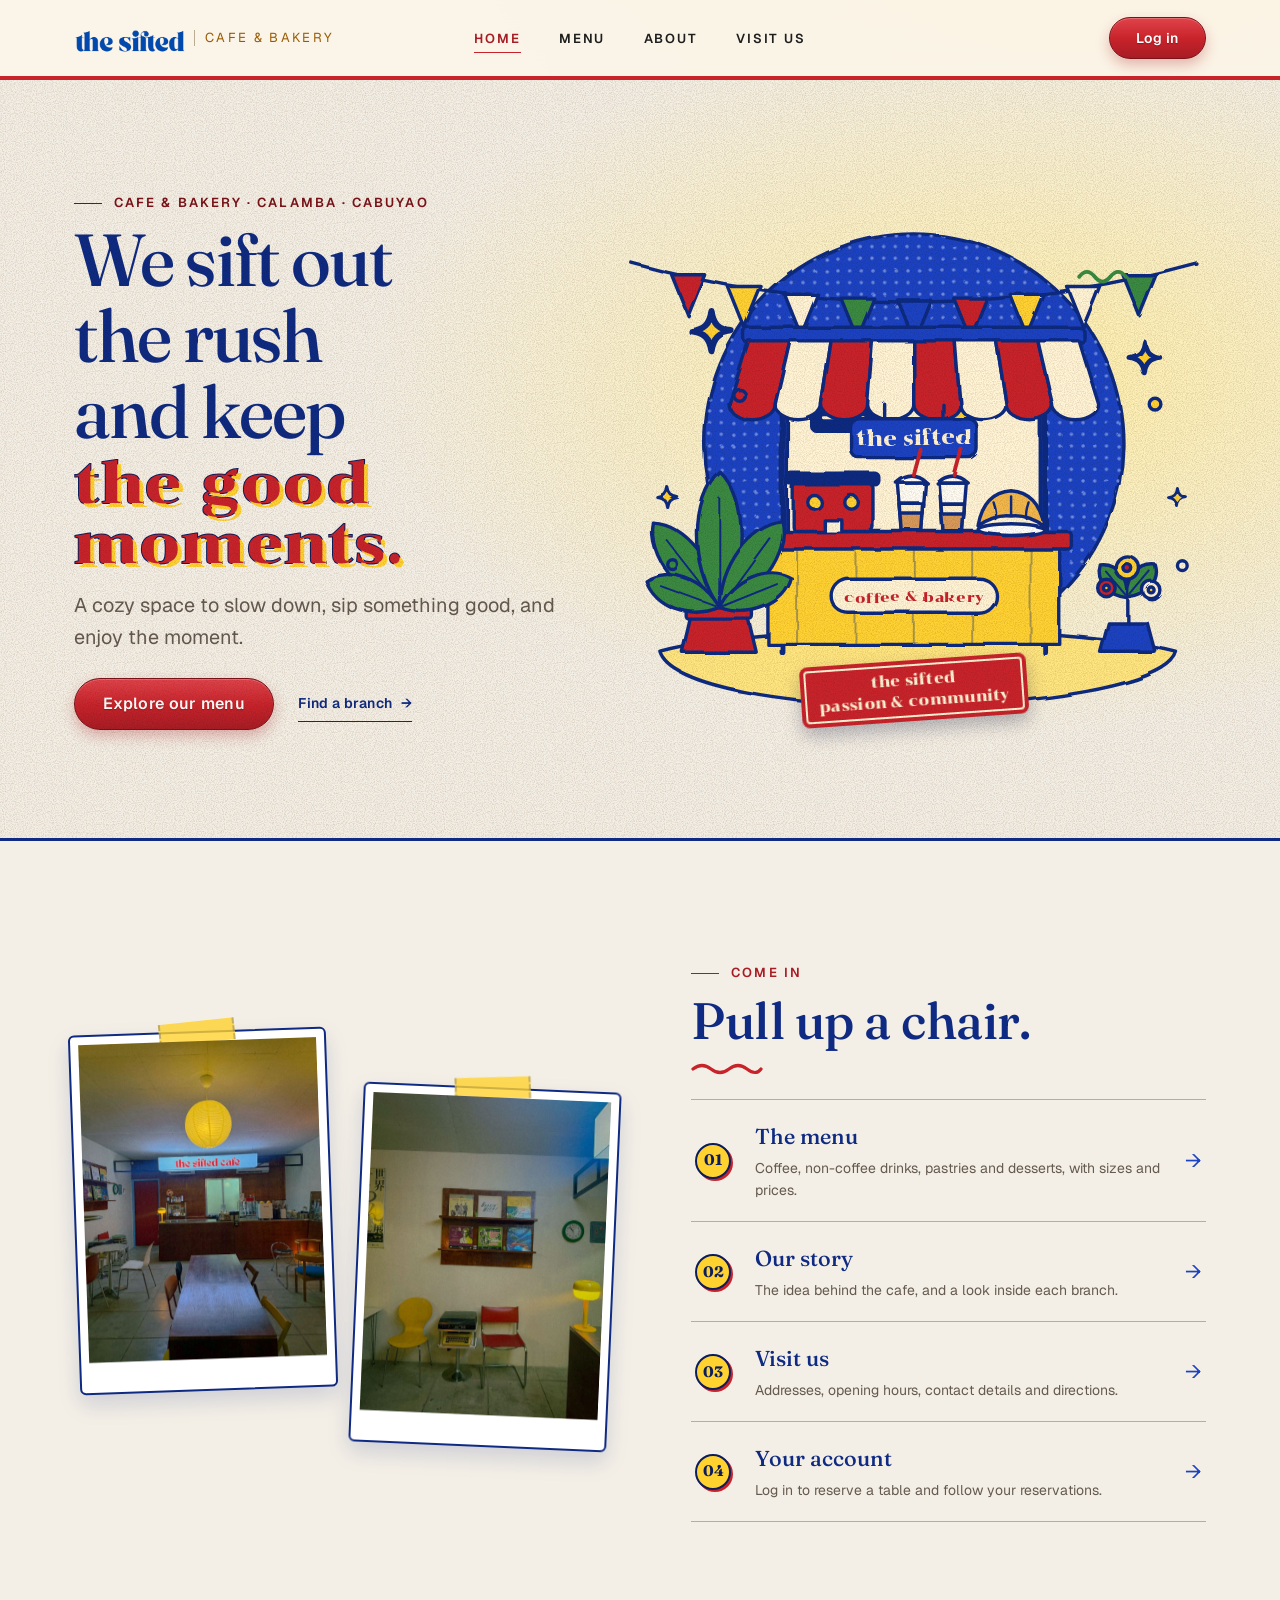
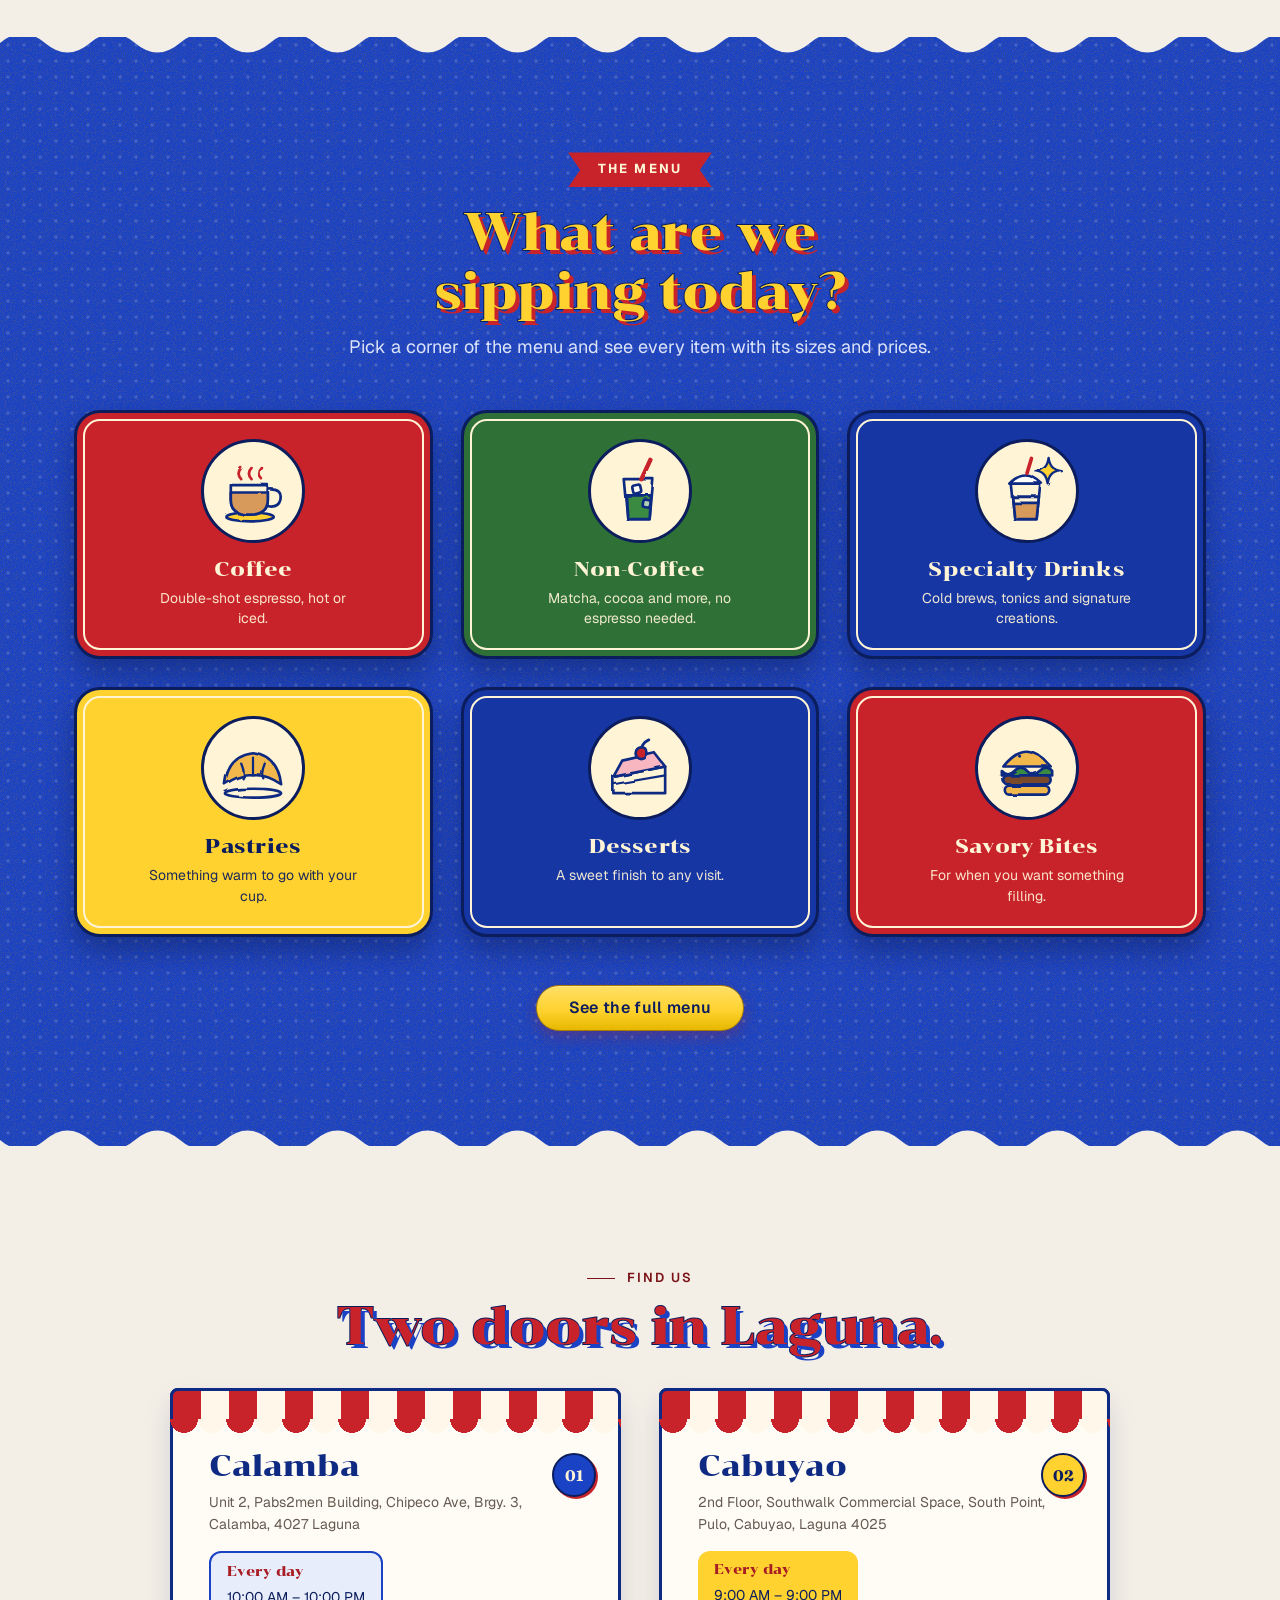
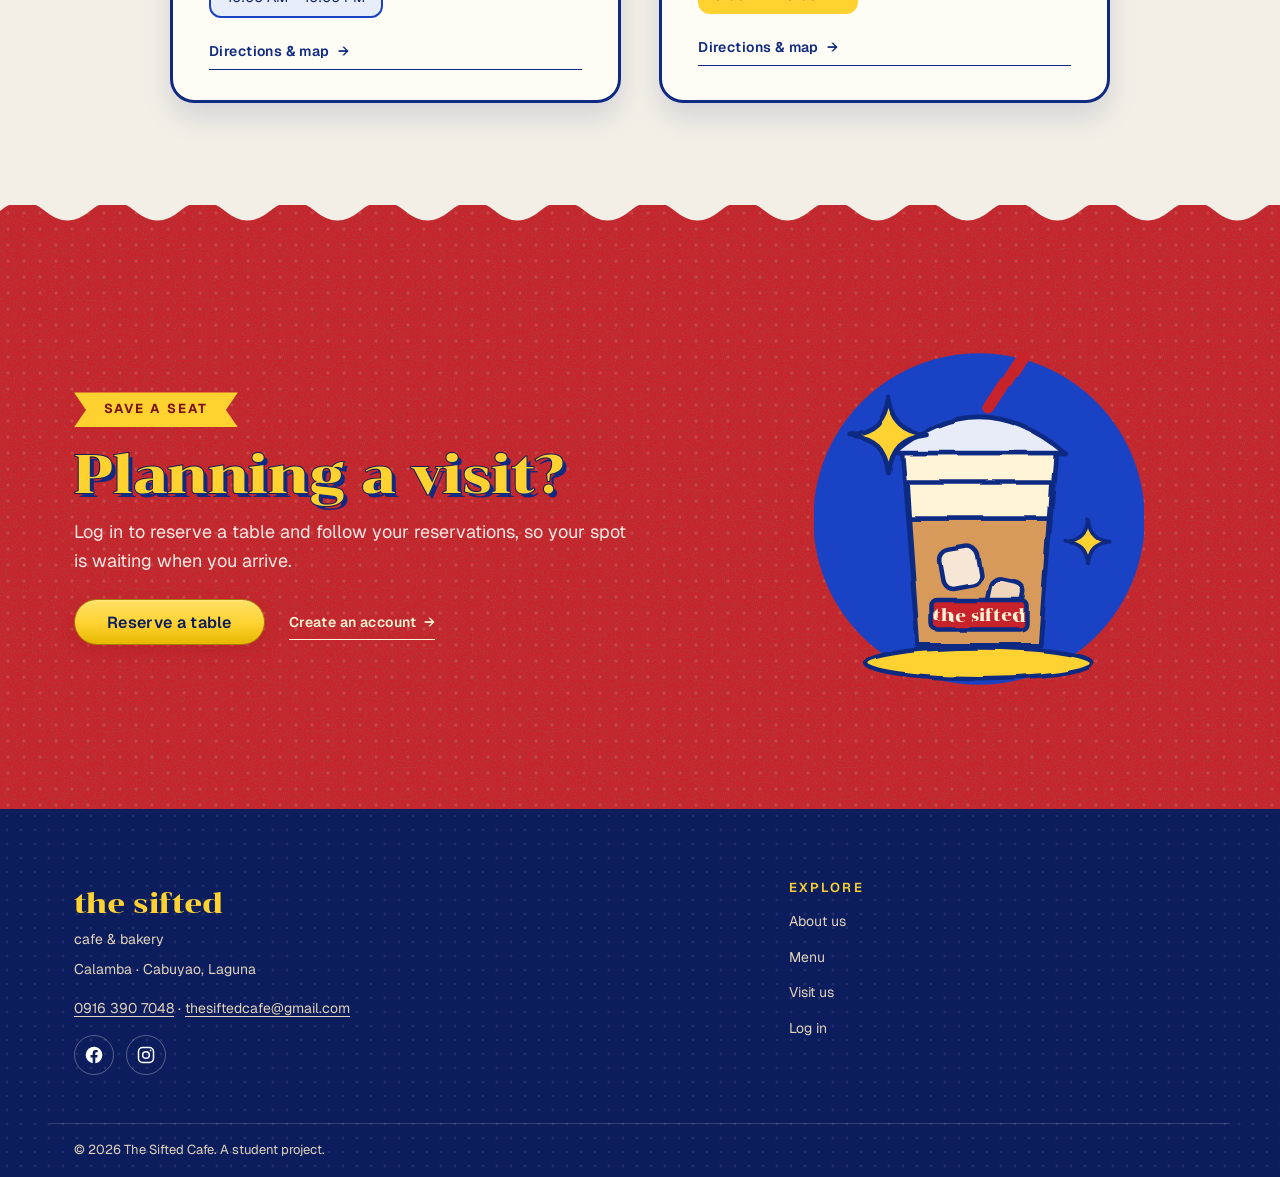
==== commit 36373611: "Finalize The Sifted Cafe system" ====
--- a/index.html
+++ b/index.html
@@ -18,7 +18,7 @@
   <script>document.documentElement.className += " js";</script>
   <link rel="stylesheet" href="css/style.css">
 </head>
-<body class="home">
+<body>
   <a class="skip-link" href="#main">Skip to main content</a>
 
   <header class="site-header">
@@ -45,25 +45,62 @@
 
   <main id="main">
 
-    <!-- HERO -->
-    <section id="top" class="hero hero-full on-dark" aria-labelledby="hero-title">
-      <div class="hero-media" data-parallax>
-        <img class="hero-img" src="assets/drinks.jpg" width="1800" height="1800" fetchpriority="high"
-             alt="Six iced and layered coffee drinks in glass tumblers on a glass table, beside a glowing amber lamp.">
-      </div>
-      <div class="container hero-grid">
-        <div class="hero-copy">
+    <!-- HERO: hand-drawn illustration -->
+    <section id="top" class="hero-art" aria-labelledby="hero-title">
+      <div class="container art-grid">
+        <div class="art-copy">
           <span class="eyebrow eyebrow-rule hero-in" style="--d:0">Cafe &amp; bakery &middot; Calamba &middot; Cabuyao</span>
           <h1 id="hero-title">
             <span class="line"><span class="hero-in" style="--d:1">We sift out</span></span>
             <span class="line"><span class="hero-in" style="--d:2">the rush and keep</span></span>
             <span class="line"><span class="hero-in" style="--d:3"><em>the good moments.</em></span></span>
           </h1>
-          <p class="hero-lead hero-in" style="--d:4">A cozy space to slow down, sip something good, and enjoy the moment.</p>
-          <div class="hero-actions hero-in" style="--d:5">
+          <p class="art-lead hero-in" style="--d:4">A cozy space to slow down, sip something good, and enjoy the moment.</p>
+          <div class="art-actions hero-in" style="--d:5">
             <a class="btn btn-primary btn-lg" href="menu.html">Explore our menu</a>
             <a class="link-arrow" href="visit.html">Find a branch <span aria-hidden="true">&rarr;</span></a>
           </div>
+        </div>
+        <div class="art-scene hero-in" style="--d:3">
+          <svg class="scene" viewBox="0 0 600 540" role="img" aria-label="Illustration of a cafe stall with a striped awning, iced coffee, a croissant and plants">
+<defs>
+<filter id="wob" x="-5%" y="-5%" width="110%" height="110%"><feTurbulence type="fractalNoise" baseFrequency="0.022" numOctaves="2" seed="7"/><feDisplacementMap in="SourceGraphic" scale="5"/></filter>
+<pattern id="dots" width="12" height="12" patternUnits="userSpaceOnUse"><circle cx="6" cy="6" r="1.8" fill="#6F8CE6"/></pattern>
+</defs>
+<g filter="url(#wob)" stroke="#0F2A82" stroke-width="3.5" stroke-linejoin="round" stroke-linecap="round">
+<circle cx="300" cy="255" r="215" fill="#1A42C4"/><circle cx="300" cy="255" r="215" fill="url(#dots)" stroke="none"/>
+<path d="M40 470 C150 440 450 440 570 470 C560 505 420 525 300 525 C170 525 50 505 40 470Z" fill="#FFE680"/>
+<path d="M10 70 Q300 150 590 70" fill="none"/><path d="M51 82 L85 82 L68 124Z" fill="#C8232B"/><path d="M109 94 L143 94 L126 136Z" fill="#FFD230"/><path d="M167 102 L201 102 L184 144Z" fill="#FFF4D6"/><path d="M225 106 L259 106 L242 148Z" fill="#3A8A42"/><path d="M283 108 L317 108 L300 150Z" fill="#1A42C4"/><path d="M341 106 L375 106 L358 148Z" fill="#C8232B"/><path d="M399 102 L433 102 L416 144Z" fill="#FFD230"/><path d="M457 94 L491 94 L474 136Z" fill="#FFF4D6"/><path d="M515 82 L549 82 L532 124Z" fill="#3A8A42"/>
+<rect x="170" y="175" width="260" height="190" fill="#FFF4D6"/>
+<path d="M300 150 L300 205" fill="none" stroke-width="0"/>
+<rect x="195" y="190" width="70" height="52" rx="4" fill="#0F2A82"/><path d="M207 205 H253 M207 217 H240 M207 229 H248" stroke="#FFF4D6" stroke-width="3" fill="none"/>
+<circle cx="345" cy="236" r="16" fill="#FFD230"/><path d="M345 205 V220" fill="none"/>
+<line x1="165" y1="175" x2="165" y2="470" stroke-width="6"/><line x1="435" y1="175" x2="435" y2="470" stroke-width="6"/>
+<rect x="125" y="136" width="350" height="16" rx="5" fill="#1A42C4"/>
+<path d="M130.0 150 L172.5 150 L157.5 215 A23.75 16 0 0 1 110.0 215Z" fill="#C8232B"/><path d="M172.5 150 L215.0 150 L205.0 215 A23.75 16 0 0 1 157.5 215Z" fill="#FFF4D6"/><path d="M215.0 150 L257.5 150 L252.5 215 A23.75 16 0 0 1 205.0 215Z" fill="#C8232B"/><path d="M257.5 150 L300.0 150 L300.0 215 A23.75 16 0 0 1 252.5 215Z" fill="#FFF4D6"/><path d="M300.0 150 L342.5 150 L347.5 215 A23.75 16 0 0 1 300.0 215Z" fill="#C8232B"/><path d="M342.5 150 L385.0 150 L395.0 215 A23.75 16 0 0 1 347.5 215Z" fill="#FFF4D6"/><path d="M385.0 150 L427.5 150 L442.5 215 A23.75 16 0 0 1 395.0 215Z" fill="#C8232B"/><path d="M427.5 150 L470.0 150 L490.0 215 A23.75 16 0 0 1 442.5 215Z" fill="#FFF4D6"/>
+<path d="M270 215 L270 232 M330 215 L330 232" fill="none"/>
+<rect x="235" y="230" width="130" height="40" rx="9" fill="#1A42C4"/>
+<text x="300" y="257" text-anchor="middle" class="sc-text" fill="#FFF4D6" stroke="none">the sifted</text>
+<rect x="150" y="362" width="300" height="100" fill="#FFD230"/>
+<path d="M180 362 V462 M240 362 V462 M300 362 V462 M360 362 V462 M420 362 V462" stroke-width="2" stroke-opacity=".35" fill="none"/>
+<rect x="215" y="394" width="170" height="36" rx="18" fill="#FFF4D6"/>
+<text x="300" y="418" text-anchor="middle" class="sc-text sm" fill="#C8232B" stroke="none">coffee &amp; bakery</text>
+<rect x="138" y="346" width="324" height="18" rx="4" fill="#C8232B"/>
+<rect x="176" y="296" width="82" height="50" rx="5" fill="#C8232B"/><rect x="170" y="286" width="94" height="12" rx="4" fill="#0F2A82"/><circle cx="198" cy="316" r="7" fill="#FFD230"/><circle cx="236" cy="316" r="7" fill="#FFD230"/><path d="M208 346 V334 H226 V346" fill="#FFF4D6"/>
+<path d="M284 296 L312 296 L308 345 L288 345Z" fill="#fff" fill-opacity=".75"/><path d="M286 318 L310 318 L308 345 L288 345Z" fill="#D79A5A"/><path d="M286 318 L310 318 L309.4 328 L286.6 328Z" fill="#FFF4D6"/><path d="M282 296 Q298 282 314 296Z" fill="#fff" fill-opacity=".85"/><path d="M300 288 L307 262" stroke="#C8232B" stroke-width="4" fill="none"/><path d="M326 296 L354 296 L350 345 L330 345Z" fill="#fff" fill-opacity=".75"/><path d="M328 318 L352 318 L350 345 L330 345Z" fill="#D79A5A"/><path d="M328 318 L352 318 L351.4 328 L328.6 328Z" fill="#FFF4D6"/><path d="M324 296 Q340 282 356 296Z" fill="#fff" fill-opacity=".85"/><path d="M342 288 L349 262" stroke="#C8232B" stroke-width="4" fill="none"/>
+<ellipse cx="400" cy="344" rx="34" ry="6" fill="#fff"/>
+<path d="M366 340 Q372 306 400 304 Q428 306 434 340 Q416 328 400 330 Q384 328 366 340Z" fill="#F2B84B"/><path d="M382 316 Q386 328 384 333 M400 310 V329 M418 316 Q414 328 416 333" fill="none" stroke-width="2.5"/>
+<path d="M62 470 L72 428 H128 L138 470Z" fill="#C8232B"/><rect x="66" y="424" width="68" height="12" rx="3" fill="#C8232B"/>
+<g transform="translate(100 424) rotate(-38)"><path d="M0 0 C26 -33.0 26 -88.0 0 -110 C-26 -88.0 -26 -33.0 0 0Z" fill="#3A8A42"/><path d="M0 -4 L0 -88.0" fill="none" stroke-width="2"/></g><g transform="translate(100 424) rotate(0)"><path d="M0 0 C30 -42.0 30 -112.0 0 -140 C-30 -112.0 -30 -42.0 0 0Z" fill="#3A8A42"/><path d="M0 -4 L0 -112.0" fill="none" stroke-width="2"/></g><g transform="translate(100 424) rotate(36)"><path d="M0 0 C26 -33.0 26 -88.0 0 -110 C-26 -88.0 -26 -33.0 0 0Z" fill="#3A8A42"/><path d="M0 -4 L0 -88.0" fill="none" stroke-width="2"/></g><g transform="translate(100 424) rotate(-70)"><path d="M0 0 C22 -24.0 22 -64.0 0 -80 C-22 -64.0 -22 -24.0 0 0Z" fill="#3A8A42"/><path d="M0 -4 L0 -64.0" fill="none" stroke-width="2"/></g><g transform="translate(100 424) rotate(68)"><path d="M0 0 C22 -24.0 22 -64.0 0 -80 C-22 -64.0 -22 -24.0 0 0Z" fill="#3A8A42"/><path d="M0 -4 L0 -64.0" fill="none" stroke-width="2"/></g>
+<path d="M492 470 L500 440 H540 L548 470Z" fill="#1A42C4"/>
+<path d="M520 440 V392" fill="none" stroke-width="3.5"/><g transform="translate(520 414) rotate(-40)"><path d="M0 0 C14 -13.2 14 -35.2 0 -44 C-14 -35.2 -14 -13.2 0 0Z" fill="#3A8A42"/><path d="M0 -4 L0 -35.2" fill="none" stroke-width="2"/></g><g transform="translate(520 414) rotate(40)"><path d="M0 0 C14 -13.2 14 -35.2 0 -44 C-14 -35.2 -14 -13.2 0 0Z" fill="#3A8A42"/><path d="M0 -4 L0 -35.2" fill="none" stroke-width="2"/></g>
+<circle cx="520" cy="384" r="12" fill="#FFD230"/><circle cx="520" cy="384" r="4" fill="#C8232B"/><circle cx="498" cy="404" r="9" fill="#C8232B"/><circle cx="498" cy="404" r="3" fill="#FFD230"/><circle cx="544" cy="406" r="9" fill="#FFF4D6"/><circle cx="544" cy="406" r="3" fill="#FFD230"/>
+<path d="M148 456 Q158 488 205 480" fill="none" stroke="#0F2A82" stroke-width="0"/>
+<path transform="translate(70 118) scale(1.8333333333333333)" d="M12 .8C13 8 16 11 23.2 12 16 13 13 16 12 23.2 11 16 8 13 .8 12 8 11 11 8 12 .8Z" fill="#FFD230" stroke-linejoin="round"/><path transform="translate(520 150) scale(1.4166666666666667)" d="M12 .8C13 8 16 11 23.2 12 16 13 13 16 12 23.2 11 16 8 13 .8 12 8 11 11 8 12 .8Z" fill="#FFD230" stroke-linejoin="round"/><path transform="translate(36 300) scale(0.9166666666666666)" d="M12 .8C13 8 16 11 23.2 12 16 13 13 16 12 23.2 11 16 8 13 .8 12 8 11 11 8 12 .8Z" fill="#FFD230" stroke-linejoin="round"/><path transform="translate(560 300) scale(0.8333333333333334)" d="M12 .8C13 8 16 11 23.2 12 16 13 13 16 12 23.2 11 16 8 13 .8 12 8 11 11 8 12 .8Z" fill="#FFD230" stroke-linejoin="round"/>
+<path d="M470 84 q8 -10 16 0 t16 0 t16 0" fill="none" stroke="#3A8A42" stroke-width="4"/>
+<circle cx="120" cy="205" r="6" fill="#C8232B"/><circle cx="548" cy="215" r="6" fill="#FFD230"/><circle cx="52" cy="380" r="5" fill="#3A8A42"/><circle cx="575" cy="380" r="5" fill="#FFF4D6"/>
+</g></svg>
+          <span class="art-sticker" aria-hidden="true">the sifted<br>passion &amp; community</span>
         </div>
       </div>
     </section>
@@ -89,6 +126,66 @@
         </div>
       </div>
     </section>
+
+    <!-- WHAT'S POURING: category colour blocks on a blue halftone band -->
+    <section class="section peek" aria-labelledby="peek-title">
+      <div class="container">
+        <div class="peek-head" data-reveal>
+          <span class="ribbon">The menu</span>
+          <h2 id="peek-title">What are we sipping today?</h2>
+          <p>Pick a corner of the menu and see every item with its sizes and prices.</p>
+        </div>
+        <ul class="dish-grid"><li data-reveal><a class="dish dish-red" href="menu.html"><span class="dish-disc"><svg class="dish-ic" viewBox="0 0 100 100" aria-hidden="true"><g filter="url(#wob)" stroke="#0F2A82" stroke-width="3.6" stroke-linejoin="round" stroke-linecap="round" fill="none"><ellipse cx="46" cy="85" rx="32" ry="6" fill="#FFD230"/><path d="M20 42 H70 V62 Q70 82 45 82 Q20 82 20 62Z" fill="#FFF4D6"/><path d="M70 48 Q90 46 87 62 Q84 74 67 70" /><path d="M20 52 H70 V62 Q70 82 45 82 Q20 82 20 62Z" fill="#D79A5A"/><path d="M34 34 q-7 -8 0 -15 M48 34 q-7 -8 0 -15 M62 34 q-7 -8 0 -15" stroke="#C8232B"/></g></svg></span><strong>Coffee</strong><span class="dish-sub">Double-shot espresso, hot or iced.</span></a></li><li data-reveal><a class="dish dish-green" href="menu.html"><span class="dish-disc"><svg class="dish-ic" viewBox="0 0 100 100" aria-hidden="true"><g filter="url(#wob)" stroke="#0F2A82" stroke-width="3.6" stroke-linejoin="round" stroke-linecap="round" fill="none"><path d="M28 34 H68 L63 88 H33Z" fill="#FFF4D6"/><path d="M31 56 H65 L63 88 H33Z" fill="#3A8A42"/><path d="M52 34 L64 8" stroke="#C8232B" stroke-width="6"/><rect x="40" y="42" width="11" height="11" rx="3" fill="#fff" fill-opacity=".8" transform="rotate(-12 45 47)"/><rect x="54" y="62" width="10" height="10" rx="3" fill="#fff" fill-opacity=".6" transform="rotate(10 59 67)"/></g></svg></span><strong>Non-Coffee</strong><span class="dish-sub">Matcha, cocoa and more, no espresso needed.</span></a></li><li data-reveal><a class="dish dish-blue" href="menu.html"><span class="dish-disc"><svg class="dish-ic" viewBox="0 0 100 100" aria-hidden="true"><g filter="url(#wob)" stroke="#0F2A82" stroke-width="3.6" stroke-linejoin="round" stroke-linecap="round" fill="none"><path d="M28 40 H68 L63 88 H33Z" fill="#FFF4D6"/><path d="M30 58 H66 L63 88 H33Z" fill="#D79A5A"/><path d="M30 58 H66 L65 66 H31Z" fill="#FFF4D6"/><path d="M26 40 Q48 18 70 40Z" fill="#fff" fill-opacity=".85"/><path d="M50 26 L56 6" stroke="#C8232B" stroke-width="5"/><path transform="translate(60 4) scale(1.6)" d="M12 .8C13 8 16 11 23.2 12 16 13 13 16 12 23.2 11 16 8 13 .8 12 8 11 11 8 12 .8Z" fill="#FFD230" stroke-width="2"/></g></svg></span><strong>Specialty Drinks</strong><span class="dish-sub">Cold brews, tonics and signature creations.</span></a></li><li data-reveal><a class="dish dish-yellow" href="menu.html"><span class="dish-disc"><svg class="dish-ic" viewBox="0 0 100 100" aria-hidden="true"><g filter="url(#wob)" stroke="#0F2A82" stroke-width="3.6" stroke-linejoin="round" stroke-linecap="round" fill="none"><ellipse cx="50" cy="84" rx="38" ry="6" fill="#FFF4D6"/><path d="M12 72 Q16 34 50 30 Q84 34 88 72 Q68 58 50 60 Q32 58 12 72Z" fill="#F2B84B"/><path d="M34 44 Q40 58 36 64 M50 36 V58 M66 44 Q60 58 64 64" stroke-width="3"/></g></svg></span><strong>Pastries</strong><span class="dish-sub">Something warm to go with your cup.</span></a></li><li data-reveal><a class="dish dish-blue" href="menu.html"><span class="dish-disc"><svg class="dish-ic" viewBox="0 0 100 100" aria-hidden="true"><g filter="url(#wob)" stroke="#0F2A82" stroke-width="3.6" stroke-linejoin="round" stroke-linecap="round" fill="none"><path d="M14 62 L84 48 V84 H14Z" fill="#FFF4D6"/><path d="M14 62 L84 48 L70 30 L26 40Z" fill="#F7B6C0"/><path d="M14 72 L84 60" stroke-width="3"/><circle cx="52" cy="30" r="8" fill="#C8232B"/><path d="M52 22 q4 -8 10 -10" /></g></svg></span><strong>Desserts</strong><span class="dish-sub">A sweet finish to any visit.</span></a></li><li data-reveal><a class="dish dish-red" href="menu.html"><span class="dish-disc"><svg class="dish-ic" viewBox="0 0 100 100" aria-hidden="true"><g filter="url(#wob)" stroke="#0F2A82" stroke-width="3.6" stroke-linejoin="round" stroke-linecap="round" fill="none"><path d="M18 48 Q50 8 82 48Z" fill="#F2B84B"/><path d="M16 54 q8 9 17 0 t17 0 t17 0 t17 0 V60 H16Z" fill="#3A8A42"/><rect x="18" y="60" width="64" height="12" rx="6" fill="#7A4A2B"/><rect x="20" y="74" width="60" height="12" rx="6" fill="#F2B84B"/><circle cx="40" cy="34" r="2" fill="#0F2A82" stroke="none"/><circle cx="58" cy="30" r="2" fill="#0F2A82" stroke="none"/></g></svg></span><strong>Savory Bites</strong><span class="dish-sub">For when you want something filling.</span></a></li></ul>
+        <p class="peek-more" data-reveal><a class="btn btn-primary" href="menu.html">See the full menu</a></p>
+      </div>
+    </section>
+
+    <!-- BRANCHES -->
+    <section class="section doors" aria-labelledby="doors-title">
+      <div class="container">
+        <div class="doors-head" data-reveal>
+          <span class="eyebrow eyebrow-rule">Find us</span>
+          <h2 id="doors-title">Two doors in Laguna.</h2>
+        </div>
+        <div class="door-grid">
+          <article class="door door-blue" data-reveal>
+            <p class="door-no" aria-hidden="true">01</p>
+            <h3>Calamba</h3>
+            <address>Unit 2, Pabs2men Building, Chipeco Ave, Brgy.&nbsp;3, Calamba, 4027 Laguna</address>
+            <p class="door-hours"><strong>Every day</strong> 10:00 AM &ndash; 10:00 PM</p>
+            <a class="link-arrow" href="visit.html">Directions &amp; map <span aria-hidden="true">&rarr;</span></a>
+          </article>
+          <article class="door door-yellow" data-reveal>
+            <p class="door-no" aria-hidden="true">02</p>
+            <h3>Cabuyao</h3>
+            <address>2nd Floor, Southwalk Commercial Space, South Point, Pulo, Cabuyao, Laguna 4025</address>
+            <p class="door-hours"><strong>Every day</strong> 9:00 AM &ndash; 9:00 PM</p>
+            <a class="link-arrow" href="visit.html">Directions &amp; map <span aria-hidden="true">&rarr;</span></a>
+          </article>
+        </div>
+      </div>
+    </section>
+
+    <!-- RESERVE -->
+    <section class="reserve" aria-labelledby="reserve-title">
+      <div class="container reserve-grid">
+        <div class="reserve-copy" data-reveal>
+          <span class="ribbon ribbon-yellow">Save a seat</span>
+          <h2 id="reserve-title">Planning a visit?</h2>
+          <p>Log in to reserve a table and follow your reservations, so your spot is waiting when you arrive.</p>
+          <div class="reserve-actions"><a class="btn btn-primary" href="login.html">Reserve a table</a><a class="link-arrow" href="signup.html">Create an account <span aria-hidden="true">&rarr;</span></a></div>
+        </div>
+        <div class="reserve-art-wrap" data-reveal><svg class="reserve-art" viewBox="0 0 260 300" aria-hidden="true"><g filter="url(#wob)" stroke="#0F2A82" stroke-width="4" stroke-linejoin="round" stroke-linecap="round">
+<ellipse cx="130" cy="278" rx="100" ry="14" fill="#FFD230"/>
+<path d="M62 92 H198 L184 262 H76Z" fill="#FFF4D6"/><path d="M68 150 H192 L184 262 H76Z" fill="#D79A5A"/><path d="M66 118 H194 L192 150 H68Z" fill="#FFF4D6"/>
+<path d="M54 92 Q130 28 206 92Z" fill="#fff" fill-opacity=".9"/><path d="M138 52 L168 6" stroke="#C8232B" stroke-width="10" fill="none"/>
+<rect x="96" y="176" width="34" height="34" rx="9" fill="#fff" fill-opacity=".75" transform="rotate(-10 113 193)"/><rect x="138" y="204" width="30" height="30" rx="9" fill="#fff" fill-opacity=".6" transform="rotate(12 153 219)"/>
+<rect x="88" y="222" width="84" height="26" rx="5" fill="#C8232B"/><text x="130" y="241" text-anchor="middle" class="sc-text sm" fill="#FFF4D6" stroke="none">the sifted</text>
+<path transform="translate(14 40) scale(3)" d="M12 .8C13 8 16 11 23.2 12 16 13 13 16 12 23.2 11 16 8 13 .8 12 8 11 11 8 12 .8Z" fill="#FFD230" stroke-width="1.4"/>
+<path transform="translate(206 150) scale(1.7)" d="M12 .8C13 8 16 11 23.2 12 16 13 13 16 12 23.2 11 16 8 13 .8 12 8 11 11 8 12 .8Z" fill="#FFD230" stroke-width="2"/>
+</g></svg></div>
+      </div>
+    </section>
   </main>
 
   <footer class="site-footer on-dark">
--- a/css/style.css
+++ b/css/style.css
@@ -1,3 +1,5 @@
+@import url("https://fonts.googleapis.com/css2?family=Chonburi&display=swap");
+
 /* css/style.css
    The Sifted Cafe & Bakery: ONE stylesheet for every page.
 
@@ -18,45 +20,92 @@
 
 /* ============================ 1. DESIGN TOKENS ============================ */
 :root {
-  /* Brand: warm coffee brown for actions, navy for headings (as in the logo), rust for links */
-  --brand: #5b3a29;
-  --brand-hover: #43281b;
-  --brand-deep: #2f1c13;          /* sidebars, footer, hero overlay */
-  --brand-tint: #f3e7da;          /* soft brown fills */
-  --navy: #1b2b85;                /* headings and labels */
-  --accent: #a9381f;              /* links and small accents (5.9:1 on cream) */
-  --accent-hover: #7f2815;
-  --grad-brand: linear-gradient(180deg, #84583b 0%, #5b3a29 52%, #43281b 100%);
-  --grad-brand-hover: linear-gradient(180deg, #94654a 0%, #694330 52%, #4e3022 100%);
-  --grad-caramel: linear-gradient(180deg, #b0703c 0%, #8a5226 55%, #6e3f1b 100%);
+  /* ---- 1a. Official brand colours (never change these) ---- */
+  --sifted-red: #C8232B;
+  --sifted-yellow: #FFD230;
+  --sifted-blue: #1A42C4;
+  --sifted-green: #3A8A42;
+  --sifted-bg-cream: #F4EFE6;
+  --sifted-text-black: #1E1E1E;
+
+  /* ---- 1b. Extended brand scales (light > dark) ---- */
+  --red-50: #FCECEA;  --red-100: #F8D3D0;  --red-300: #E08A8E;
+  --red-500: #C8232B; --red-600: #A81C24;  --red-700: #7A1218;
+  --yellow-50: #FFF8DB; --yellow-100: #FFEFA8; --yellow-200: #FFE680; --yellow-300: #FFDD55;
+  --yellow-500: #FFD230; --yellow-600: #E6B800; --yellow-700: #A87A00; --yellow-900: #5C4200;
+  --blue-50: #E8EDFB; --blue-200: #A9BAEE; --blue-400: #4A6DDB;
+  --blue-500: #1A42C4; --blue-600: #1536A3; --blue-700: #0F2A82; --blue-900: #0B1D5C;
+  --green-50: #E8F3E9; --green-200: #A5D0A9; --green-400: #5FAA67;
+  --green-500: #3A8A42; --green-600: #2E7035; --green-700: #1F5026;
+
+  /* ---- 1c. Deep blue tones (replace the old browns; names kept so nothing else changes) ---- */
+  --espresso: #0B1D5C;
+  --mocha: #1536A3;
+  --mocha-hover: #0F2A82;
+  --walnut: #4A62B8;
+  --caramel: #4A6DDB;
+  --caramel-deep: #3555C0;
+  --latte: #D9BFA0;
+  --oat: #E9DCC6;
+
+  /* ---- 1d. Semantic roles (the rest of this file uses these) ---- */
+  --brand: var(--red-500);               /* primary actions, outline buttons, checkboxes */
+  --brand-hover: var(--red-600);
+  --brand-deep: var(--espresso);         /* sidebars, footer, hero overlay */
+  --brand-tint: var(--red-50);           /* soft hover fills */
+  --brand-border: var(--red-700);        /* edge of filled red buttons */
+  --navy: var(--blue-700);               /* headings and labels */
+  --accent: var(--red-600);              /* links and small accents */
+  --accent-hover: var(--red-700);
+  --grad-brand: linear-gradient(180deg, #E0434B 0%, #C8232B 52%, #A81C24 100%);
+  --grad-brand-hover: linear-gradient(180deg, #E8575E 0%, #D12B33 52%, #B01F27 100%);
+  --grad-caramel: linear-gradient(180deg, #FFE066 0%, #FFD230 55%, #E6B800 100%);  /* primary button on dark photos */
 
   /* Surfaces */
-  --paper: #fbf6ea;               /* page background */
-  --cream: #f1e5cf;               /* alternate sections */
-  --surface: #ffffff;             /* cards, inputs, dialogs */
-  --app-bg: #f8f2e6;              /* behind dashboard cards */
-  --app-soft: #fcf8ef;            /* quiet fills inside cards */
+  --paper: var(--sifted-bg-cream);       /* page background */
+  --cream: #ECE2D0;                      /* alternate sections */
+  --surface: #FFFFFF;                    /* cards, inputs, dialogs */
+  --ivory: #FFFCF6;                      /* quiet inputs and panels */
+  --app-bg: #F6F1E7;                     /* behind dashboard cards */
+  --app-soft: #FBF8F1;                   /* quiet fills inside cards */
 
   /* Text */
-  --ink: #262a4d;                 /* body */
-  --muted: #675d52;               /* secondary text (6:1 on white) */
-  --on-dark: #fbf3e4;
-  --on-dark-muted: #e3d3bb;
+  --ink: var(--sifted-text-black);       /* body */
+  --muted: #645A50;                      /* secondary text */
+  --placeholder: #7D7366;
+  --on-dark: #FBF3E4;
+  --on-dark-muted: #E3D3BB;
 
   /* Lines */
-  --line: #e0d3bb;
-  --line-strong: #c4b498;         /* input borders */
-  --line-cool: #e7dcc7;           /* borders inside app screens */
+  --line: #E2D6C2;
+  --line-strong: #BBAC93;                /* input borders */
+  --line-cool: #E8DECC;                  /* borders inside app screens */
 
   /* States */
-  --red: #b92d1d;
-  --red-tint: #fdeeea;
-  --amber: #a85f0a;
-  --amber-tint: #fdf1d9;
-  --green: #1d6a3c;
-  --green-tint: #e8f5ec;
-  --focus: #5b3a29;
-  --focus-on-dark: #ffd45e;
+  --red: var(--red-600);                 /* error text / borders */
+  --red-tint: var(--red-50);
+  --red-border: var(--red-300);
+  --red-ink: var(--red-700);
+  --amber: #9A5B00;                      /* warning */
+  --amber-tint: var(--yellow-50);
+  --amber-border: #E3BE55;
+  --amber-ink: #5C3D00;
+  --green: var(--green-600);             /* success */
+  --green-tint: var(--green-50);
+  --green-border: var(--green-200);
+  --green-ink: var(--green-700);
+  --info: var(--blue-500);
+  --info-tint: var(--blue-50);
+  --info-border: var(--blue-200);
+  --info-ink: var(--blue-700);
+  --neutral-tint: #EFE9DF;               /* archived / inactive */
+  --neutral-border: #CFC4B3;
+  --neutral-ink: #4A4036;
+  --disabled-bg: #E9E2D5;
+  --disabled-ink: #8A8070;
+  --focus: var(--blue-500);              /* focus ring on light surfaces */
+  --focus-ring: rgba(26, 66, 196, 0.25);
+  --focus-on-dark: var(--sifted-yellow);
 
   /* Type */
   --font-display: "Fraunces", Georgia, "Times New Roman", serif;
@@ -78,10 +127,10 @@
   --r-sm: 8px;                    /* chips, badges, small buttons */
   --r-md: 12px;                   /* inputs, buttons, cards */
   --r-lg: 20px;                   /* photos, dialogs */
-  --sh-1: 0 1px 2px rgba(67, 40, 27, 0.06);
-  --sh-card: 0 10px 28px rgba(67, 40, 27, 0.09);
-  --sh-btn: 0 6px 14px rgba(67, 40, 27, 0.3), inset 0 1px 0 rgba(255, 255, 255, 0.22);
-  --sh-2: 0 18px 44px rgba(47, 28, 19, 0.24);
+  --sh-1: 0 1px 2px rgba(20, 30, 80, 0.06);
+  --sh-card: 0 10px 28px rgba(20, 30, 80, 0.09);
+  --sh-btn: 0 6px 14px rgba(168, 28, 36, 0.3), inset 0 1px 0 rgba(255, 255, 255, 0.22);
+  --sh-2: 0 18px 44px rgba(11, 29, 92, 0.24);
 
   /* Layout */
   --wrap: 1180px;
@@ -99,7 +148,7 @@
 html { scroll-behavior: smooth; scroll-padding-top: calc(var(--header-h) + 12px); -webkit-text-size-adjust: 100%; }
 body {
   margin: 0;
-  background: radial-gradient(1100px 520px at 85% -8%, #f1e2c6 0%, rgba(241, 226, 198, 0) 65%), var(--paper);
+  background: radial-gradient(1100px 520px at 85% -8%, var(--oat) 0%, rgba(233, 220, 198, 0) 65%), var(--paper);
   background-attachment: fixed;
   color: var(--ink);
   font-family: var(--font-body);
@@ -157,9 +206,9 @@
   transition: transform var(--t-fast) var(--ease), box-shadow var(--t-fast) var(--ease), background var(--t-fast) var(--ease), border-color var(--t-fast) var(--ease), color var(--t-fast) var(--ease);
 }
 .btn:active { transform: translateY(1px) scale(0.985); }
-.btn-primary, .btn-nav { background: var(--grad-brand); border-color: #36200f; color: #fff; box-shadow: var(--sh-btn); text-shadow: 0 1px 1px rgba(30, 14, 6, 0.35); }
-.btn-primary:hover, .btn-nav:hover { background: var(--grad-brand-hover); color: #fff; transform: translateY(-1px); box-shadow: 0 10px 20px rgba(67, 40, 27, 0.34), inset 0 1px 0 rgba(255, 255, 255, 0.26); }
-.btn-primary:active, .btn-nav:active { transform: translateY(1px) scale(0.985); box-shadow: 0 2px 6px rgba(67, 40, 27, 0.3), inset 0 1px 0 rgba(255, 255, 255, 0.15); }
+.btn-primary, .btn-nav { background: var(--grad-brand); border-color: var(--brand-border); color: #fff; box-shadow: var(--sh-btn); text-shadow: 0 1px 1px rgba(60, 8, 12, 0.35); }
+.btn-primary:hover, .btn-nav:hover { background: var(--grad-brand-hover); color: #fff; transform: translateY(-1px); box-shadow: 0 10px 20px rgba(168, 28, 36, 0.34), inset 0 1px 0 rgba(255, 255, 255, 0.26); }
+.btn-primary:active, .btn-nav:active { transform: translateY(1px) scale(0.985); box-shadow: 0 2px 6px rgba(122, 18, 24, 0.3), inset 0 1px 0 rgba(255, 255, 255, 0.15); }
 .btn-outline { background: rgba(255, 255, 255, 0.85); border-color: var(--brand); color: var(--brand); }
 .btn-outline:hover { background: var(--brand-tint); color: var(--brand-hover); transform: translateY(-1px); }
 .btn-outline:active { transform: translateY(1px) scale(0.985); }
@@ -169,20 +218,22 @@
 .btn-outline-light { background: rgba(255, 255, 255, 0.06); border-color: rgba(255, 255, 255, 0.7); color: #fff; backdrop-filter: blur(4px); }
 .btn-outline-light:hover { background: rgba(255, 255, 255, 0.18); border-color: #fff; color: #fff; transform: translateY(-1px); }
 .btn-outline-light:active { transform: translateY(1px) scale(0.985); }
-.btn-confirm { background: linear-gradient(180deg, #2f8a55 0%, #1d6a3c 55%, #155230 100%); border-color: #0f3d23; color: #fff; box-shadow: 0 4px 10px rgba(21, 82, 48, 0.28), inset 0 1px 0 rgba(255, 255, 255, 0.2); }
-.btn-verify { background: linear-gradient(180deg, #84583b 0%, #5b3a29 52%, #43281b 100%); border-color: #36200f; color: #fff; box-shadow: 0 4px 10px rgba(67, 40, 27, 0.28), inset 0 1px 0 rgba(255, 255, 255, 0.2); }
-.btn-warn { background: linear-gradient(180deg, #c07214 0%, #a85d0b 55%, #894a05 100%); border-color: #703c04; color: #fff; box-shadow: 0 4px 10px rgba(137, 74, 5, 0.28), inset 0 1px 0 rgba(255, 255, 255, 0.2); }
-.btn-danger { background: linear-gradient(180deg, #d44532 0%, #b92d1d 55%, #922013 100%); border-color: #73170d; color: #fff; box-shadow: 0 4px 10px rgba(146, 32, 19, 0.28), inset 0 1px 0 rgba(255, 255, 255, 0.2); }
-.btn-confirm:hover, .btn-verify:hover, .btn-warn:hover, .btn-danger:hover { color: #fff; transform: translateY(-1px); }
-.btn-confirm:active, .btn-verify:active, .btn-warn:active, .btn-danger:active { transform: translateY(1px) scale(0.985); }
+.btn-confirm { background: linear-gradient(180deg, #3F9A55 0%, #2E7035 55%, #1F5026 100%); border-color: var(--green-700); color: #fff; box-shadow: 0 4px 10px rgba(31, 80, 38, 0.28), inset 0 1px 0 rgba(255, 255, 255, 0.2); }
+.btn-verify { background: linear-gradient(180deg, #2D55CC 0%, #1536A3 52%, #0F2A82 100%); border-color: var(--blue-900); color: #fff; box-shadow: 0 4px 10px rgba(15, 42, 130, 0.28), inset 0 1px 0 rgba(255, 255, 255, 0.2); }
+.btn-warn { background: linear-gradient(180deg, #C07214 0%, #9A5B00 55%, #7E4A00 100%); border-color: #5C3700; color: #fff; box-shadow: 0 4px 10px rgba(122, 74, 0, 0.28), inset 0 1px 0 rgba(255, 255, 255, 0.2); }
+.btn-danger { background: linear-gradient(180deg, #D4414A 0%, #A81C24 55%, #7A1218 100%); border-color: var(--red-700); color: #fff; box-shadow: 0 4px 10px rgba(122, 18, 24, 0.28), inset 0 1px 0 rgba(255, 255, 255, 0.2); }
+.btn-view { background: linear-gradient(180deg, #4A6DDB 0%, #1A42C4 55%, #1536A3 100%); border-color: var(--blue-700); color: #fff; box-shadow: 0 4px 10px rgba(15, 42, 130, 0.28), inset 0 1px 0 rgba(255, 255, 255, 0.2); }
+.btn-archive { background: linear-gradient(180deg, #857869 0%, #6B5F54 55%, #554B42 100%); border-color: #3F372F; color: #fff; box-shadow: 0 4px 10px rgba(63, 55, 47, 0.28), inset 0 1px 0 rgba(255, 255, 255, 0.2); }
+.btn-confirm:hover, .btn-verify:hover, .btn-warn:hover, .btn-danger:hover, .btn-view:hover, .btn-archive:hover { color: #fff; transform: translateY(-1px); }
+.btn-confirm:active, .btn-verify:active, .btn-warn:active, .btn-danger:active, .btn-view:active, .btn-archive:active { transform: translateY(1px) scale(0.985); }
 .btn-small { min-height: 36px; padding: 0 var(--sp-4); font-size: var(--fs-sm); box-shadow: none; }
-.btn-primary.btn-small, .btn-confirm.btn-small, .btn-verify.btn-small, .btn-warn.btn-small, .btn-danger.btn-small { box-shadow: 0 3px 8px rgba(67, 40, 27, 0.25), inset 0 1px 0 rgba(255, 255, 255, 0.2); }
+.btn-primary.btn-small, .btn-confirm.btn-small, .btn-verify.btn-small, .btn-warn.btn-small, .btn-danger.btn-small, .btn-view.btn-small, .btn-archive.btn-small { box-shadow: 0 3px 8px rgba(20, 30, 80, 0.25), inset 0 1px 0 rgba(255, 255, 255, 0.2); }
 .btn-nav { min-height: 40px; padding: 0 var(--sp-5); font-size: var(--fs-sm); }
 .btn-block { width: 100%; }
 .btn:disabled, .btn[aria-disabled="true"] { opacity: 0.5; cursor: not-allowed; transform: none; }
 /* On dark photos the primary button turns caramel so it stays visible */
-.on-dark .btn-primary { background: var(--grad-caramel); border-color: #4e2a0e; }
-.on-dark .btn-primary:hover { background: linear-gradient(180deg, #c07f48 0%, #9a5d2d 55%, #7b4620 100%); }
+.on-dark .btn-primary { background: var(--grad-caramel); border-color: var(--yellow-700); color: var(--espresso); text-shadow: none; }
+.on-dark .btn-primary:hover { background: linear-gradient(180deg, #FFEB8F 0%, #FFDD55 55%, #F2C400 100%); color: var(--espresso); }
 
 .text-link { display: inline-flex; align-items: center; gap: var(--sp-1); font-weight: 600; text-decoration: none; }
 .text-link:hover { text-decoration: underline; }
@@ -205,12 +256,13 @@
   background-repeat: no-repeat; background-position: right 12px center; }
 input[type="file"] { width: 100%; padding: var(--sp-2); background: var(--surface); border: 1px dashed var(--line-strong); border-radius: var(--r-md); color: var(--muted); font-size: var(--fs-sm); cursor: pointer; }
 input[type="file"]::file-selector-button { margin-right: var(--sp-3); padding: 6px var(--sp-3); background: var(--brand-tint); border: 1px solid var(--brand); border-radius: var(--r-sm); color: var(--brand); font-weight: 600; cursor: pointer; }
-input::placeholder, textarea::placeholder { color: #8f8576; }
+input::placeholder, textarea::placeholder { color: var(--placeholder); }
 input:hover, select:hover, textarea:hover { border-color: var(--muted); }
-input:focus-visible, select:focus-visible, textarea:focus-visible { outline: none; border-color: var(--brand); box-shadow: 0 0 0 3px rgba(91, 58, 41, 0.22); }
+input:disabled, select:disabled, textarea:disabled { background: var(--disabled-bg); border-color: var(--line); color: var(--disabled-ink); cursor: not-allowed; }
+input:focus-visible, select:focus-visible, textarea:focus-visible { outline: none; border-color: var(--brand); box-shadow: 0 0 0 3px var(--focus-ring); }
 input[type="checkbox"], input[type="radio"] { width: 18px; height: 18px; min-height: 0; margin: 0; accent-color: var(--brand); flex: none; }
 .field.has-error input, .field.has-error select, .field.has-error textarea { border-color: var(--red); }
-.field.has-error input:focus-visible, .field.has-error select:focus-visible, .field.has-error textarea:focus-visible { box-shadow: 0 0 0 3px rgba(185, 45, 29, 0.2); }
+.field.has-error input:focus-visible, .field.has-error select:focus-visible, .field.has-error textarea:focus-visible { box-shadow: 0 0 0 3px rgba(168, 28, 36, 0.2); }
 .field-hint { margin: var(--sp-1) 0 0; color: var(--muted); font-size: var(--fs-xs); line-height: 1.45; }
 .field-error { margin: var(--sp-1) 0 0; color: var(--red); font-size: var(--fs-xs); font-weight: 600; }
 .field-error:empty { margin: 0; }
@@ -237,20 +289,20 @@
 
 /* ---- Alerts ---- */
 .alert { display: flex; flex-wrap: wrap; align-items: center; justify-content: space-between; gap: var(--sp-3); margin-bottom: var(--sp-4); padding: var(--sp-3) var(--sp-4); border: 1px solid; border-left-width: 4px; border-radius: var(--r-md); font-size: var(--fs-sm); font-weight: 500; animation: fade-in 260ms var(--ease) both; }
-.alert-error { background: var(--red-tint); border-color: var(--red); color: #7d1b10; }
-.alert-success { background: var(--green-tint); border-color: var(--green); color: #12492a; }
+.alert-error { background: var(--red-tint); border-color: var(--red); color: var(--red-ink); }
+.alert-success { background: var(--green-tint); border-color: var(--green); color: var(--green-ink); }
 
 /* ---- Status badges (reservation status and payment status share one look) ---- */
 .badge { display: inline-flex; align-items: center; gap: 6px; padding: 3px 10px; border: 1px solid; border-radius: 999px; font-size: var(--fs-xs); font-weight: 600; line-height: 1.4; white-space: nowrap; }
 .badge::before { content: ""; width: 6px; height: 6px; border-radius: 50%; background: currentColor; }
-.badge-pending, .badge-proof_submitted { background: var(--amber-tint); border-color: #e3b873; color: #6b3d06; }
-.badge-confirmed, .badge-verified { background: var(--green-tint); border-color: #8fc7a3; color: #12492a; }
-.badge-completed { background: #e8f0fb; border-color: #9db9e3; color: #0b2d6b; }
-.badge-cancelled, .badge-unpaid { background: var(--red-tint); border-color: #e5a79d; color: #7d1b10; }
+.badge-pending, .badge-proof_submitted { background: var(--amber-tint); border-color: var(--amber-border); color: var(--amber-ink); }
+.badge-confirmed, .badge-verified { background: var(--green-tint); border-color: var(--green-border); color: var(--green-ink); }
+.badge-completed { background: var(--info-tint); border-color: var(--info-border); color: var(--info-ink); }
+.badge-cancelled, .badge-unpaid { background: var(--red-tint); border-color: var(--red-border); color: var(--red-ink); }
 
 .tag { display: inline-block; padding: 1px 8px; border: 1px solid; border-radius: var(--r-sm); font-size: var(--fs-xs); font-weight: 600; vertical-align: 1px; }
-.tag-cafe { background: var(--green-tint); border-color: #8fc7a3; color: #12492a; }
-.tag-proposed { background: var(--amber-tint); border-color: #e3b873; color: #6b3d06; }
+.tag-cafe { background: var(--green-tint); border-color: var(--green-border); color: var(--green-ink); }
+.tag-proposed { background: var(--amber-tint); border-color: var(--amber-border); color: var(--amber-ink); }
 
 /* ---- Cards ---- */
 .card { padding: var(--sp-5); background: var(--surface); border: 1px solid var(--line-cool); border-radius: var(--r-lg); box-shadow: var(--sh-card); }
@@ -258,7 +310,7 @@
 
 /* ---- Dialogs ---- */
 dialog { color: var(--ink); }
-dialog::backdrop { background: rgba(47, 28, 19, 0.6); }
+dialog::backdrop { background: rgba(11, 29, 92, 0.6); }
 .details-dialog, .qr-dialog, .st-modal {
   width: min(94vw, 560px); max-height: 92vh; padding: var(--sp-5);
   background: var(--surface); border: 1px solid var(--line-cool); border-radius: var(--r-lg); box-shadow: var(--sh-2);
@@ -273,7 +325,7 @@
 /* ---- Tables (staff) ---- */
 .table-wrap { overflow-x: auto; }
 .res-table { width: 100%; border-collapse: collapse; font-size: var(--fs-sm); }
-.res-table th { padding: var(--sp-3); text-align: left; background: #f7efdf; border-bottom: 1px solid var(--line-cool); color: var(--muted); font-size: var(--fs-xs); font-weight: 600; white-space: nowrap; }
+.res-table th { padding: var(--sp-3); text-align: left; background: var(--paper); border-bottom: 1px solid var(--line-cool); color: var(--muted); font-size: var(--fs-xs); font-weight: 600; white-space: nowrap; }
 .res-table td { padding: var(--sp-3); border-bottom: 1px solid var(--line-cool); vertical-align: middle; }
 .res-table tbody tr:hover { background: var(--app-soft); }
 .cell-sub { display: block; color: var(--muted); font-size: var(--fs-xs); font-weight: 400; }
@@ -287,7 +339,7 @@
 .site-header.is-scrolled { box-shadow: 0 2px 12px rgba(24, 32, 58, 0.08); }
 .header-inner { display: flex; align-items: center; justify-content: space-between; gap: var(--sp-5); min-height: var(--header-h); }
 .brand { display: inline-flex; align-items: center; gap: var(--sp-2); text-decoration: none; transition: transform var(--t-fast) var(--ease), box-shadow var(--t-fast) var(--ease), opacity var(--t-fast) var(--ease); }
-.brand:hover { transform: scale(1.02); box-shadow: 0 4px 12px rgba(47, 28, 19, 0.15); opacity: 1; }
+.brand:hover { transform: scale(1.02); box-shadow: 0 4px 12px rgba(11, 29, 92, 0.15); opacity: 1; }
 .brand img { width: 104px; height: auto; }
 .brand .accent-dot { width: 8px; height: 8px; background: var(--amber); border-radius: 50%; flex-shrink: 0; }
 .brand-tag { font-family: var(--font-body); font-size: var(--fs-xs); font-weight: 400; letter-spacing: var(--tracking-widest); text-transform: uppercase; color: var(--amber); line-height: 1.2; }
@@ -312,11 +364,11 @@
 .hero { position: relative; display: flex; flex-direction: column; justify-content: flex-end; min-height: min(88vh, 820px); overflow: hidden; background: var(--brand-deep); }
 .hero-media { position: absolute; inset: -8% 0; z-index: 0; will-change: transform; }
 .hero-img { width: 100%; height: 100%; object-fit: cover; object-position: center 40%; }
-.hero::before { content: ""; position: absolute; inset: 0; z-index: 1; background: linear-gradient(90deg, rgba(40, 22, 13, 0.92) 0%, rgba(47, 28, 19, 0.64) 46%, rgba(47, 28, 19, 0.16) 100%); }
+.hero::before { content: ""; position: absolute; inset: 0; z-index: 1; background: linear-gradient(90deg, rgba(9, 24, 80, 0.92) 0%, rgba(11, 29, 92, 0.64) 46%, rgba(11, 29, 92, 0.16) 100%); }
 .hero-grid { position: relative; z-index: 2; padding-block: var(--sp-9) var(--sp-6); }
 .hero-copy { max-width: 640px; }
 .hero h1 { margin-bottom: var(--sp-4); color: #fff; font-size: var(--fs-hero); font-weight: 600; line-height: 1.04; letter-spacing: -0.02em; }
-.hero h1 em { color: #ffe3a3; }
+.hero h1 em { color: var(--yellow-200); }
 .hero h1 .line { display: block; overflow: hidden; padding-bottom: 0.08em; }
 .hero-lead { max-width: 46ch; margin-bottom: var(--sp-5); color: var(--on-dark-muted); font-size: var(--fs-lg); }
 .hero-actions { display: flex; flex-wrap: wrap; gap: var(--sp-3); }
@@ -347,14 +399,14 @@
 .chip { min-height: 38px; padding: 0 var(--sp-4); background: var(--surface); border: 1px solid var(--line-strong); border-radius: 999px; color: var(--ink); font-size: var(--fs-sm); font-weight: 500; cursor: pointer; transition: background-color var(--t-fast) var(--ease), color var(--t-fast) var(--ease), border-color var(--t-fast) var(--ease), transform var(--t-fast) var(--ease), box-shadow var(--t-fast) var(--ease); }
 .chip:hover { border-color: var(--brand); color: var(--brand); transform: translateY(-1px); }
 .chip:active { transform: translateY(0) scale(0.985); }
-.chip.is-active { background: var(--grad-brand); border-color: #36200f; color: #fff; box-shadow: 0 3px 8px rgba(67, 40, 27, 0.25); }
+.chip.is-active { background: var(--grad-brand); border-color: var(--brand-border); color: #fff; box-shadow: 0 3px 8px rgba(20, 30, 80, 0.25); }
 .menu-grid { display: grid; grid-template-columns: repeat(3, 1fr); gap: var(--sp-4); }
-.menu-card { --cat: var(--brand); padding: var(--sp-5); background: var(--surface); border: 1px solid var(--line); border-top: 4px solid var(--cat); border-radius: var(--r-lg); box-shadow: var(--sh-1); transition: transform 220ms var(--ease), border-color var(--t-fast) var(--ease), box-shadow 220ms var(--ease); }
+.menu-card { --cat: var(--mocha); padding: var(--sp-5); background: var(--surface); border: 1px solid var(--line); border-top: 4px solid var(--cat); border-radius: var(--r-lg); box-shadow: var(--sh-1); transition: transform 220ms var(--ease), border-color var(--t-fast) var(--ease), box-shadow 220ms var(--ease); }
 .menu-card:hover, .menu-card:focus-visible { border-color: var(--cat); box-shadow: var(--sh-card); transform: translateY(-3px); }
-.menu-coffee { --cat: #8a5a2b; }
-.menu-green { --cat: #3f7a3a; }
+.menu-coffee { --cat: var(--walnut); }
+.menu-green { --cat: var(--green-500); }
 .menu-food { --cat: var(--red); }
-.menu-bakery { --cat: #c98a1c; }
+.menu-bakery { --cat: var(--yellow-700); }
 .menu-category { display: block; margin-bottom: var(--sp-2); color: var(--cat); font-size: var(--fs-xs); font-weight: 700; }
 .menu-card h3 { margin-bottom: var(--sp-2); font-family: var(--font-display); font-size: var(--fs-xl); font-weight: 600; }
 .menu-card p { margin: 0; color: var(--muted); font-size: var(--fs-sm); }
@@ -365,19 +417,19 @@
 
 /* Why choose us */
 .values { display: grid; grid-template-columns: repeat(4, 1fr); gap: var(--sp-5); }
-.values li { padding-top: var(--sp-4); border-top: 2px solid var(--brand); }
+.values li { padding-top: var(--sp-4); border-top: 2px solid var(--yellow-600); }
 .values h3 { font-family: var(--font-display); font-size: var(--fs-xl); font-weight: 600; }
 .values p { margin: 0; color: var(--muted); font-size: var(--fs-sm); }
 
 /* Reservation steps: this IS a sequence, so numbers are meaningful here */
 .steps-grid { display: grid; grid-template-columns: repeat(4, 1fr); gap: var(--sp-4); }
 .steps-grid li { padding: var(--sp-5); background: var(--surface); border: 1px solid var(--line); border-radius: var(--r-lg); box-shadow: var(--sh-1); }
-.step-num { display: inline-flex; align-items: center; justify-content: center; width: 32px; height: 32px; margin-bottom: var(--sp-3); background: var(--grad-brand); border-radius: 50%; color: #fff; font-size: var(--fs-sm); font-weight: 700; box-shadow: 0 3px 8px rgba(67, 40, 27, 0.3); }
+.step-num { display: inline-flex; align-items: center; justify-content: center; width: 32px; height: 32px; margin-bottom: var(--sp-3); background: var(--grad-brand); border-radius: 50%; color: #fff; font-size: var(--fs-sm); font-weight: 700; box-shadow: 0 3px 8px rgba(20, 30, 80, 0.3); }
 .steps-grid h3 { margin-bottom: var(--sp-1); }
 .steps-grid p { margin: 0; color: var(--muted); font-size: var(--fs-sm); }
 
 /* Call-to-action band */
-.cta-band { padding-block: var(--sp-8); background: radial-gradient(600px 240px at 85% 0%, rgba(176, 112, 60, 0.35), rgba(176, 112, 60, 0) 70%), linear-gradient(135deg, #4a2f20 0%, #2f1c13 100%); }
+.cta-band { padding-block: var(--sp-8); background: radial-gradient(600px 240px at 85% 0%, rgba(74, 109, 219, 0.35), rgba(74, 109, 219, 0) 70%), linear-gradient(135deg, var(--mocha-hover) 0%, var(--espresso) 100%); }
 .cta-inner { display: flex; align-items: center; justify-content: space-between; gap: var(--sp-6); }
 .cta-inner h2 { margin-bottom: var(--sp-2); color: #fff; font-size: var(--fs-3xl); }
 .cta-inner p { margin: 0; color: var(--on-dark-muted); }
@@ -435,7 +487,7 @@
 .auth-main { flex: 1; display: grid; grid-template-columns: minmax(0, 5fr) minmax(0, 6fr); }
 .auth-photo { position: relative; overflow: hidden; background: var(--brand-deep); }
 .auth-photo img { position: absolute; inset: 0; width: 100%; height: 100%; object-fit: cover; }
-.auth-photo::after { content: ""; position: absolute; inset: 0; background: linear-gradient(0deg, rgba(47, 28, 19, 0.82) 0%, rgba(47, 28, 19, 0) 55%); }
+.auth-photo::after { content: ""; position: absolute; inset: 0; background: linear-gradient(0deg, rgba(11, 29, 92, 0.82) 0%, rgba(11, 29, 92, 0) 55%); }
 .auth-photo-text { position: absolute; left: var(--sp-6); right: var(--sp-6); bottom: var(--sp-6); z-index: 1; max-width: 20ch; margin: 0; font-family: var(--font-display); font-size: var(--fs-2xl); font-weight: 600; line-height: 1.2; color: #fff; }
 
 .auth-card { align-self: center; justify-self: center; width: 100%; max-width: 452px; padding: var(--sp-7) var(--sp-5); animation: rise 520ms var(--ease) both; }
@@ -489,7 +541,7 @@
 .st-side-foot form { margin: 0; }
 
 .dash-toggle { display: none; position: fixed; top: var(--sp-3); left: var(--sp-3); z-index: 40; width: 44px; height: 44px; align-items: center; justify-content: center; background: var(--surface); border: 1px solid var(--line-cool); border-radius: var(--r-md); box-shadow: var(--sh-1); color: var(--brand-deep); cursor: pointer; }
-.dash-scrim { position: fixed; inset: 0; z-index: 44; background: rgba(47, 28, 19, 0.55); }
+.dash-scrim { position: fixed; inset: 0; z-index: 44; background: rgba(11, 29, 92, 0.55); }
 
 .dash-content { width: 100%; max-width: 980px; padding: var(--sp-7) var(--sp-6) var(--sp-8); }
 .dash-view > .card + .card, .dash-view > .card + br + .card { margin-top: var(--sp-5); }
@@ -531,7 +583,7 @@
 .option-card:has(input:checked) { background: var(--brand-tint); border-color: var(--brand); box-shadow: inset 0 0 0 1px var(--brand); }
 .option-card:has(input:focus-visible) { outline: 3px solid var(--focus); outline-offset: 2px; }
 .option-title { font-weight: 650; }
-.option-amount { font-size: var(--fs-lg); font-weight: 700; color: var(--brand); }
+.option-amount { font-size: var(--fs-lg); font-weight: 700; color: var(--mocha); }
 .option-note { color: var(--muted); font-size: var(--fs-xs); }
 
 .gcash-card { display: grid; grid-template-columns: 220px 1fr; gap: var(--sp-5); margin-bottom: var(--sp-5); padding: var(--sp-4); background: var(--app-soft); border: 1px solid var(--line-cool); border-radius: var(--r-md); }
@@ -539,7 +591,7 @@
 .qr-open { padding: var(--sp-2); background: #fff; border: 1px solid var(--line-cool); border-radius: var(--r-md); cursor: zoom-in; }
 .pay-qr { width: 100%; max-width: 200px; height: auto; }
 .gcash-badge { display: inline-block; margin-bottom: var(--sp-3); padding: 2px 12px; background: var(--grad-brand); border-radius: 999px; border-radius: var(--r-sm); color: #fff; font-size: var(--fs-xs); font-weight: 700; }
-.pay-amount-value { font-size: var(--fs-lg); color: var(--brand); }
+.pay-amount-value { font-size: var(--fs-lg); color: var(--mocha); }
 .gcash-steps { display: grid; gap: var(--sp-2); padding-left: var(--sp-5); list-style: decimal; font-size: var(--fs-sm); }
 .summary-compact { padding: var(--sp-4); background: var(--app-soft); border: 1px solid var(--line-cool); border-radius: var(--r-md); }
 .reservation-success { border-left: 4px solid var(--green); }
@@ -572,10 +624,10 @@
 .st-main { padding: var(--sp-5) var(--sp-6) var(--sp-8); }
 
 .st-stats { display: grid; grid-template-columns: repeat(4, 1fr); gap: var(--sp-4); margin-bottom: var(--sp-5); }
-.st-stat { --tone: var(--brand); padding: var(--sp-4) var(--sp-5); background: var(--surface); border: 1px solid var(--line-cool); border-top: 3px solid var(--tone); border-radius: var(--r-lg); box-shadow: var(--sh-card); }
+.st-stat { --tone: var(--blue-500); padding: var(--sp-4) var(--sp-5); background: var(--surface); border: 1px solid var(--line-cool); border-top: 3px solid var(--tone); border-radius: var(--r-lg); box-shadow: var(--sh-card); }
 .st-stat.is-pending { --tone: var(--amber); }
 .st-stat.is-confirmed { --tone: var(--green); }
-.st-stat.is-completed { --tone: var(--brand); }
+.st-stat.is-completed { --tone: var(--blue-500); }
 .st-stat.is-cancelled { --tone: var(--red); }
 .st-stat-top { display: flex; align-items: center; justify-content: space-between; gap: var(--sp-2); margin-bottom: var(--sp-2); }
 .st-stat-icon { display: inline-flex; width: 36px; height: 36px; align-items: center; justify-content: center; border-radius: var(--r-md); background: color-mix(in srgb, var(--tone) 12%, white); color: var(--tone); }
@@ -591,7 +643,7 @@
 .st-chip { display: inline-flex; align-items: center; min-height: 34px; padding: 0 var(--sp-3); background: var(--surface); border: 1px solid var(--line-cool); border-radius: 999px; color: var(--ink); font-size: var(--fs-sm); font-weight: 500; text-decoration: none; transition: background-color var(--t-fast) var(--ease), color var(--t-fast) var(--ease), border-color var(--t-fast) var(--ease), transform var(--t-fast) var(--ease); }
 .st-chip:hover { background: var(--brand-tint); border-color: var(--brand); color: var(--brand); transform: translateY(-1px); }
 .st-chip:active { transform: translateY(0) scale(0.985); }
-.st-chip.is-on { background: var(--grad-brand); border-color: #36200f; color: #fff; }
+.st-chip.is-on { background: var(--grad-brand); border-color: var(--brand-border); color: #fff; }
 .st-selects { display: flex; flex-wrap: wrap; align-items: flex-end; gap: var(--sp-3); margin-bottom: var(--sp-4); padding: var(--sp-3) var(--sp-4); background: var(--app-soft); border: 1px solid var(--line-cool); border-radius: var(--r-md); }
 .st-selects label { margin: 0; }
 .st-selects select, .st-selects input[type="date"] { width: auto; min-width: 150px; margin-top: var(--sp-1); min-height: 38px; padding-block: 6px; }
@@ -609,7 +661,7 @@
 .st-empty { display: grid; justify-items: center; gap: var(--sp-2); padding: var(--sp-8) var(--sp-4); text-align: center; }
 .st-empty h2 { margin: 0; font-family: var(--font-body); font-size: var(--fs-xl); }
 .st-empty p { max-width: 46ch; margin: 0; color: var(--muted); }
-.st-empty-icon { display: inline-flex; width: 56px; height: 56px; align-items: center; justify-content: center; border-radius: 50%; background: var(--brand-tint); color: var(--brand); }
+.st-empty-icon { display: inline-flex; width: 56px; height: 56px; align-items: center; justify-content: center; border-radius: 50%; background: var(--neutral-tint); color: var(--mocha); }
 
 .st-modal { width: min(94vw, 640px); padding: 0; overflow: hidden; }
 .st-modal-sm { width: min(94vw, 460px); }
@@ -633,7 +685,7 @@
 .st-pay { margin-bottom: var(--sp-4); padding: var(--sp-4); background: var(--app-soft); border: 1px solid var(--line-cool); border-radius: var(--r-md); }
 .st-pay-head { display: flex; flex-wrap: wrap; align-items: center; justify-content: space-between; gap: var(--sp-2); margin-bottom: var(--sp-3); }
 .st-proof { display: flex; align-items: center; gap: var(--sp-3); padding: var(--sp-3); background: var(--surface); border: 1px dashed var(--line-strong); border-radius: var(--r-md); }
-.st-proof-thumb { display: inline-flex; width: 44px; height: 44px; flex: none; align-items: center; justify-content: center; background: var(--brand-tint); border-radius: var(--r-md); color: var(--brand); }
+.st-proof-thumb { display: inline-flex; width: 44px; height: 44px; flex: none; align-items: center; justify-content: center; background: var(--neutral-tint); border-radius: var(--r-md); color: var(--brand); }
 .st-proof strong { overflow-wrap: anywhere; }
 .st-notes { margin-bottom: var(--sp-4); }
 .st-notes textarea { margin: var(--sp-1) 0 var(--sp-2); }
@@ -730,7 +782,7 @@
   .cta-inner { flex-direction: column; align-items: flex-start; }
   .footer-main { grid-template-columns: 1fr; }
   .gallery-grid { grid-template-columns: repeat(2, 1fr); }
-  .hero::before { background: linear-gradient(0deg, rgba(47, 28, 19, 0.92) 0%, rgba(47, 28, 19, 0.55) 70%, rgba(47, 28, 19, 0.35) 100%); }
+  .hero::before { background: linear-gradient(0deg, rgba(11, 29, 92, 0.92) 0%, rgba(11, 29, 92, 0.55) 70%, rgba(11, 29, 92, 0.35) 100%); }
 
   /* Customer account: sidebar becomes a drawer */
   .dash-shell, .st-shell { grid-template-columns: 1fr; }
@@ -756,7 +808,7 @@
   .st-table thead { position: absolute; width: 1px; height: 1px; overflow: hidden; clip: rect(0, 0, 0, 0); }
   .st-table, .st-table tbody, .st-table tr, .st-table td { display: block; width: 100%; }
   .st-table tr { margin-bottom: var(--sp-3); padding: var(--sp-2) var(--sp-3); background: var(--surface); border: 1px solid var(--line-cool); border-radius: var(--r-md); }
-  .st-table td { display: flex; align-items: center; justify-content: space-between; gap: var(--sp-3); padding: var(--sp-2) 0; border-bottom: 1px solid #efe6d4; text-align: right; }
+  .st-table td { display: flex; align-items: center; justify-content: space-between; gap: var(--sp-3); padding: var(--sp-2) 0; border-bottom: 1px solid var(--line-cool); text-align: right; }
   .st-table td:first-child { padding-left: 0; }
   .st-table td:last-child { border-bottom: 0; }
   .st-table td::before { content: attr(data-label); flex: none; color: var(--muted); font-size: var(--fs-xs); font-weight: 600; text-align: left; }
@@ -808,7 +860,7 @@
 /* ---- Navbar: transparent over the hero, solid once scrolled ---- */
 .site-header { background: rgba(247, 239, 221, 0.92); border-bottom: 1px solid transparent; transition: background-color 250ms var(--ease), border-color 250ms var(--ease), box-shadow 250ms var(--ease); }
 .header-inner { min-height: 76px; }
-.site-header.is-scrolled { background: rgba(251, 246, 234, 0.94); border-bottom-color: var(--line); box-shadow: 0 6px 24px rgba(67, 40, 27, 0.06); }
+.site-header.is-scrolled { background: rgba(251, 246, 234, 0.94); border-bottom-color: var(--line); box-shadow: 0 6px 24px rgba(20, 30, 80, 0.06); }
 body.home .site-header { position: fixed; inset: 0 0 auto 0; background: transparent; backdrop-filter: none; }
 body.home .site-header.is-scrolled { background: rgba(251, 246, 234, 0.94); backdrop-filter: blur(12px); }
 .brand img { width: 112px; }
@@ -837,11 +889,11 @@
 .hero-ed .hero-meta { display: flex; flex-wrap: wrap; gap: var(--sp-2) var(--sp-5); margin: 0; padding: var(--sp-4) 0 0; border-top: 1px solid var(--line-strong); color: var(--muted); font-size: var(--fs-sm); list-style: none; }
 .hero-ed .hero-meta strong { color: var(--ink); }
 .hero-visual { position: relative; justify-self: end; width: min(100%, 460px); padding-bottom: 36px; }
-.hero-arch { margin: 0; aspect-ratio: 3 / 4; overflow: hidden; border-radius: var(--r-arch); background: var(--cream); box-shadow: 0 30px 60px rgba(67, 40, 27, 0.22); }
+.hero-arch { margin: 0; aspect-ratio: 3 / 4; overflow: hidden; border-radius: var(--r-arch); background: var(--cream); box-shadow: 0 30px 60px rgba(20, 30, 80, 0.22); }
 .hero-arch img { width: 100%; height: 100%; object-fit: cover; transform: scale(1.04); transition: transform 1400ms var(--ease); }
 .hero-visual:hover .hero-arch img { transform: scale(1.08); }
 .hero-visual::before { content: ""; position: absolute; inset: -14px 18px auto -14px; height: 100%; border: 1.5px solid var(--amber); border-radius: var(--r-arch); opacity: 0.55; pointer-events: none; }
-.hero-chip { position: absolute; left: -64px; bottom: 0; width: 38%; margin: 0; aspect-ratio: 1; overflow: hidden; border: 6px solid var(--paper); border-radius: 50%; box-shadow: 0 16px 36px rgba(67, 40, 27, 0.25); }
+.hero-chip { position: absolute; left: -64px; bottom: 0; width: 38%; margin: 0; aspect-ratio: 1; overflow: hidden; border: 6px solid var(--paper); border-radius: 50%; box-shadow: 0 16px 36px rgba(20, 30, 80, 0.25); }
 .hero-chip img { width: 100%; height: 100%; object-fit: cover; }
 
 /* ---- About: asymmetric editorial composition ---- */
@@ -849,10 +901,10 @@
 .about-ed .about-grid { grid-template-columns: minmax(0, 1.02fr) minmax(0, 0.98fr); gap: clamp(40px, 7vw, 104px); }
 .about-visual { position: relative; padding: 0 0 56px 0; }
 .about-visual::before { content: ""; position: absolute; left: -24px; top: 32px; width: 62%; height: 78%; background: var(--cream); border-radius: var(--r-lg); z-index: 0; }
-.about-main { position: relative; z-index: 1; width: 82%; margin: 0; aspect-ratio: 4 / 5; overflow: hidden; border-radius: var(--r-arch); box-shadow: 0 24px 48px rgba(67, 40, 27, 0.18); }
+.about-main { position: relative; z-index: 1; width: 82%; margin: 0; aspect-ratio: 4 / 5; overflow: hidden; border-radius: var(--r-arch); box-shadow: 0 24px 48px rgba(20, 30, 80, 0.18); }
 .about-main img, .about-inset img { width: 100%; height: 100%; object-fit: cover; transition: transform 900ms var(--ease); }
 .about-visual:hover .about-main img { transform: scale(1.04); }
-.about-inset { position: absolute; z-index: 2; right: 0; bottom: 0; width: 52%; margin: 0; aspect-ratio: 4 / 3; overflow: hidden; border: 8px solid var(--paper); border-radius: var(--r-md); box-shadow: 0 18px 40px rgba(67, 40, 27, 0.22); }
+.about-inset { position: absolute; z-index: 2; right: 0; bottom: 0; width: 52%; margin: 0; aspect-ratio: 4 / 3; overflow: hidden; border: 8px solid var(--paper); border-radius: var(--r-md); box-shadow: 0 18px 40px rgba(20, 30, 80, 0.22); }
 .about-copy { max-width: 520px; }
 .about-copy h2 { margin: var(--sp-3) 0 var(--sp-4); color: var(--navy); font-size: clamp(2rem, 1.2rem + 2.6vw, 3.25rem); font-weight: 500; line-height: 1.08; letter-spacing: -0.02em; }
 .about-copy h2 em { color: var(--accent); display: block; }
@@ -888,7 +940,7 @@
 /* ---- Reservation band ---- */
 .cta-band { position: relative; padding-block: var(--sp-9); }
 .cta-inner h2 { font-weight: 500; letter-spacing: -0.015em; }
-.cta-inner h2::after { content: ""; display: block; width: 56px; height: 2px; margin-top: var(--sp-4); background: #ffd45e; }
+.cta-inner h2::after { content: ""; display: block; width: 56px; height: 2px; margin-top: var(--sp-4); background: var(--sifted-yellow); }
 
 /* ---- Gallery: bento grid ---- */
 .gallery-grid { grid-template-columns: repeat(4, 1fr); grid-auto-rows: 210px; gap: var(--sp-3); }
@@ -909,20 +961,20 @@
 /* ---- Sign in / Sign up ---- */
 .auth-page .site-header { position: sticky; background: rgba(247, 239, 221, 0.92); }
 .auth-main { grid-template-columns: minmax(0, 5fr) minmax(0, 6fr); background: var(--paper); }
-.auth-photo::after { background: linear-gradient(0deg, rgba(47, 28, 19, 0.86) 0%, rgba(47, 28, 19, 0.15) 55%, rgba(47, 28, 19, 0) 100%); }
-.auth-photo-kicker { position: absolute; z-index: 1; left: var(--sp-6); bottom: calc(var(--sp-6) + 108px); margin: 0; color: #ffd45e; font-size: var(--fs-xs); letter-spacing: 0.16em; text-transform: uppercase; }
+.auth-photo::after { background: linear-gradient(0deg, rgba(11, 29, 92, 0.86) 0%, rgba(11, 29, 92, 0.15) 55%, rgba(11, 29, 92, 0) 100%); }
+.auth-photo-kicker { position: absolute; z-index: 1; left: var(--sp-6); bottom: calc(var(--sp-6) + 108px); margin: 0; color: var(--sifted-yellow); font-size: var(--fs-xs); letter-spacing: 0.16em; text-transform: uppercase; }
 .auth-photo-text { max-width: 18ch; font-weight: 500; font-size: var(--fs-2xl); }
-.auth-photo-text em { color: #ffe3a3; }
+.auth-photo-text em { color: var(--yellow-200); }
 .auth-card { max-width: 440px; padding: var(--sp-6) var(--sp-5); }
 .auth-card-wide { max-width: 560px; }
 .auth-card h1 { margin: var(--sp-2) 0 var(--sp-2); color: var(--navy); font-weight: 500; letter-spacing: -0.02em; }
 .auth-intro { margin-bottom: var(--sp-5); }
 .auth-form .field { margin-bottom: var(--sp-3); }
 .auth-form .field label { font-size: var(--fs-sm); font-weight: 600; }
-.auth-form input { min-height: 48px; border: 1.5px solid var(--line-strong); border-radius: var(--r-md); background: #fffdf8; transition: border-color 150ms var(--ease), box-shadow 150ms var(--ease), background-color 150ms var(--ease); }
-.auth-form input::placeholder { color: #a39784; }
+.auth-form input { min-height: 48px; border: 1.5px solid var(--line-strong); border-radius: var(--r-md); background: var(--ivory); transition: border-color 150ms var(--ease), box-shadow 150ms var(--ease), background-color 150ms var(--ease); }
+.auth-form input::placeholder { color: var(--placeholder); }
 .auth-form input:hover { border-color: var(--brand); }
-.auth-form input:focus { outline: none; border-color: var(--brand); background: #fff; box-shadow: 0 0 0 4px rgba(91, 58, 41, 0.14); }
+.auth-form input:focus { outline: none; border-color: var(--brand); background: #fff; box-shadow: 0 0 0 4px var(--focus-ring); }
 .auth-form .btn-block { min-height: 52px; margin-top: var(--sp-3); font-size: var(--fs-base); letter-spacing: 0.02em; }
 .pw-toggle { transition: color 150ms var(--ease), background-color 150ms var(--ease); border-radius: var(--r-sm); }
 .pw-toggle:hover { background: var(--brand-tint); color: var(--brand); }
@@ -986,20 +1038,20 @@
 
 /* ---- Hero: original full-bleed photo kept; only text, overlay, CTAs and navbar refined ---- */
 .hero-full { min-height: min(92vh, 860px); }
-.hero-full::before { background: linear-gradient(180deg, rgba(40, 22, 13, 0.55) 0%, rgba(40, 22, 13, 0) 24%), linear-gradient(90deg, rgba(40, 22, 13, 0.86) 0%, rgba(47, 28, 19, 0.5) 46%, rgba(47, 28, 19, 0.08) 100%); }
+.hero-full::before { background: linear-gradient(180deg, rgba(9, 24, 80, 0.55) 0%, rgba(9, 24, 80, 0) 24%), linear-gradient(90deg, rgba(9, 24, 80, 0.86) 0%, rgba(11, 29, 92, 0.5) 46%, rgba(11, 29, 92, 0.08) 100%); }
 .hero-full .hero-grid { padding-block: 140px var(--sp-7); }
-.hero-full .eyebrow { color: #ffd45e; font-size: var(--fs-xs); letter-spacing: 0.16em; text-transform: uppercase; }
-.hero-full h1 { font-weight: 500; letter-spacing: -0.025em; text-shadow: 0 2px 24px rgba(30, 14, 6, 0.35); }
-.hero-full h1 em { color: #ffe3a3; }
+.hero-full .eyebrow { color: var(--sifted-yellow); font-size: var(--fs-xs); letter-spacing: 0.16em; text-transform: uppercase; }
+.hero-full h1 { font-weight: 500; letter-spacing: -0.025em; text-shadow: 0 2px 24px rgba(7, 16, 60, 0.35); }
+.hero-full h1 em { color: var(--yellow-200); }
 .hero-full .hero-actions { gap: var(--sp-3); }
 .hero-full .hero-meta { border-top: 1px solid rgba(255, 255, 255, 0.22); font-size: var(--fs-sm); }
 /* Navbar over the photo: light text until the page is scrolled */
 @media (min-width: 901px) {
   body.home .site-header:not(.is-scrolled) .brand img { filter: brightness(0) invert(1); }
-  body.home .site-header:not(.is-scrolled) .brand-tag { color: #ffd45e; border-left-color: rgba(255, 255, 255, 0.4); }
-  body.home .site-header:not(.is-scrolled) { background: linear-gradient(180deg, rgba(30, 14, 6, 0.55), rgba(30, 14, 6, 0)); }
+  body.home .site-header:not(.is-scrolled) .brand-tag { color: var(--sifted-yellow); border-left-color: rgba(255, 255, 255, 0.4); }
+  body.home .site-header:not(.is-scrolled) { background: linear-gradient(180deg, rgba(7, 16, 60, 0.55), rgba(7, 16, 60, 0)); }
   body.home .site-header:not(.is-scrolled) .nav-links a, body.home .site-header:not(.is-scrolled) .nav-login { color: #fff; }
-  body.home .site-header:not(.is-scrolled) .nav-links a::after { background: #ffd45e; }
+  body.home .site-header:not(.is-scrolled) .nav-links a::after { background: var(--sifted-yellow); }
   body.home .site-header:not(.is-scrolled) .btn-nav-ghost { color: #fff; border-color: rgba(255, 255, 255, 0.7); }
   body.home .site-header:not(.is-scrolled) .btn-nav-ghost:hover { background: #fff; color: var(--brand); }
 }
@@ -1008,7 +1060,7 @@
 /* ---- Reserve a Table CTAs share the Log in button's design language (flat pill, 1.5px border, inverting hover) ---- */
 .btn-cta { min-height: 46px; padding: 0 var(--sp-5); font-size: var(--fs-sm); background: var(--brand); color: #fff; border: 1.5px solid var(--brand); box-shadow: none; text-shadow: none; }
 .btn-cta:hover { background: transparent; color: var(--brand); transform: translateY(-1px); box-shadow: none; }
-.on-dark .btn-cta { background: #a8662f; border-color: #a8662f; color: #fff; }
+.on-dark .btn-cta { background: var(--caramel-deep); border-color: var(--caramel-deep); color: #fff; }
 .on-dark .btn-cta:hover { background: #fff; border-color: #fff; color: var(--brand); }
 .hero-full .hero-actions .btn-lg { min-height: 46px; padding: 0 var(--sp-5); font-size: var(--fs-sm); }
 
@@ -1016,7 +1068,7 @@
 /* Navbar: fully transparent at the top of the landing page (no bar, border, shadow or tint), smooth solid state later */
 body.home .site-header:not(.is-scrolled):not(:has(.nav-toggle[aria-expanded="true"])) { background: transparent !important; border-bottom: 0; box-shadow: none; backdrop-filter: none; }
 body.home .site-header { transition: background-color 350ms var(--ease), box-shadow 350ms var(--ease), border-color 350ms var(--ease); }
-body.home .site-header.is-scrolled { background: rgba(251, 246, 234, 0.96); border-bottom: 1px solid var(--line); box-shadow: 0 6px 22px rgba(67, 40, 27, 0.08); }
+body.home .site-header.is-scrolled { background: rgba(251, 246, 234, 0.96); border-bottom: 1px solid var(--line); box-shadow: 0 6px 22px rgba(20, 30, 80, 0.08); }
 body.home .site-header:not(.is-scrolled) .brand-tag { border-left-color: rgba(255, 255, 255, 0.45); }
 /* Mobile: same transparent state with light logo and menu button; solid while the menu is open or after scrolling */
 @media (max-width: 900px) {
@@ -1030,12 +1082,12 @@
   body.home .site-header:has(.nav-toggle[aria-expanded="true"]) .nav-toggle-bars { background: transparent; }
 }
 /* Reserve a Table = the exact default brown Log in button (.btn-primary .btn-nav), also inside dark sections */
-.on-dark .btn-primary.btn-nav { background: var(--grad-brand); border-color: #36200f; }
+.on-dark .btn-primary.btn-nav { background: var(--grad-brand); border-color: var(--brand-border); }
 .on-dark .btn-primary.btn-nav:hover { background: var(--grad-brand-hover); }
 .hero-full .hero-actions .btn { min-height: 40px; padding: 0 var(--sp-5); font-size: var(--fs-sm); }
 
 /* Reservation band: warm photographic backdrop */
-.cta-band { background: linear-gradient(90deg, rgba(47, 28, 19, 0.92) 0%, rgba(47, 28, 19, 0.74) 60%, rgba(47, 28, 19, 0.6) 100%), url("../assets/img/gallery-interior.jpg") center 38% / cover no-repeat; }
+.cta-band { background: linear-gradient(90deg, rgba(11, 29, 92, 0.92) 0%, rgba(11, 29, 92, 0.74) 60%, rgba(11, 29, 92, 0.6) 100%), url("../assets/img/gallery-interior.jpg") center 38% / cover no-repeat; }
 .cta-inner p { max-width: 46ch; }
 
 /* Section rhythm */
@@ -1046,7 +1098,7 @@
 
 /* Footer: brand, explore links, two branches */
 .footer-main { grid-template-columns: 1.4fr 0.8fr 1fr 1fr; gap: var(--sp-7); padding-block: var(--sp-8) var(--sp-7); }
-.footer-heading { font-size: var(--fs-xs); letter-spacing: 0.16em; text-transform: uppercase; color: #ffd45e; font-weight: 600; margin-bottom: var(--sp-3); }
+.footer-heading { font-size: var(--fs-xs); letter-spacing: 0.16em; text-transform: uppercase; color: var(--sifted-yellow); font-weight: 600; margin-bottom: var(--sp-3); }
 .footer-links ul { display: grid; gap: 10px; margin: 0; padding: 0; list-style: none; }
 .footer-links a { color: var(--on-dark-muted); font-size: var(--fs-sm); text-decoration: none; transition: color 150ms var(--ease), padding-left 150ms var(--ease); }
 .footer-links a:hover { color: #fff; padding-left: 4px; }
@@ -1068,7 +1120,7 @@
 .st-top, .st-main { max-width: calc(1200px + var(--gutter) * 2); padding-inline: var(--gutter); }
 .dash-view > .card + .card { margin-top: var(--sp-4); }
 .page-title { margin-bottom: var(--sp-5); }
-.card { border-radius: var(--r-lg); box-shadow: 0 6px 20px rgba(67, 40, 27, 0.07); }
+.card { border-radius: var(--r-lg); box-shadow: 0 6px 20px rgba(20, 30, 80, 0.07); }
 .card h2 { margin-bottom: var(--sp-3); }
 .dash-topbar { display: none; }
 .auth-close { display: inline-flex; flex: none; width: 40px; height: 40px; align-items: center; justify-content: center; background: transparent; border: 0; border-radius: var(--r-sm); color: var(--muted); font-size: 1.6rem; line-height: 1; cursor: pointer; }
@@ -1163,24 +1215,24 @@
 .terms-quick-summary { margin: 0 0 var(--sp-4); }
 .terms-quick-summary h3 { margin: 0 0 var(--sp-2); color: var(--muted); font-family: var(--font-body); font-size: 0.75rem; font-weight: 600; letter-spacing: 0.08em; text-transform: uppercase; }
 .terms-facts { display: flex; flex-wrap: wrap; gap: var(--sp-2); margin: 0; padding: 0; list-style: none; }
-.terms-facts li { display: grid; flex: 1 1 112px; gap: 1px; padding: 8px 12px; background: var(--app-soft); border: 1px solid var(--line); border-left: 3px solid var(--brand); border-radius: var(--r-sm); }
+.terms-facts li { display: grid; flex: 1 1 112px; gap: 1px; padding: 8px 12px; background: var(--app-soft); border: 1px solid var(--line); border-left: 3px solid var(--blue-500); border-radius: var(--r-sm); }
 .terms-facts span { color: var(--muted); font-size: 0.75rem; line-height: 1.2; }
 .terms-facts strong { color: var(--ink); font-size: var(--fs-base); font-weight: 650; line-height: 1.25; white-space: nowrap; }
 
 /* Terms: four short groups in a two-column grid */
 .terms-grid { display: grid; grid-template-columns: repeat(2, minmax(0, 1fr)); gap: var(--sp-3); margin-bottom: var(--sp-3); }
 .terms-group { padding: var(--sp-3) var(--sp-4); background: var(--surface); border: 1px solid var(--line); border-radius: var(--r-md); }
-.terms-group h4 { margin: 0 0 var(--sp-2); color: var(--brand); font-family: var(--font-body); font-size: var(--fs-sm); font-weight: 700; }
+.terms-group h4 { margin: 0 0 var(--sp-2); color: var(--mocha); font-family: var(--font-body); font-size: var(--fs-sm); font-weight: 700; }
 .terms-group ul { display: grid; gap: 6px; margin: 0; padding: 0; list-style: none; }
 .terms-group li { position: relative; padding-left: 14px; color: var(--ink); font-size: var(--fs-sm); line-height: 1.5; }
-.terms-group li::before { content: ""; position: absolute; left: 0; top: 0.62em; width: 5px; height: 5px; border-radius: 50%; background: var(--brand); opacity: 0.55; }
+.terms-group li::before { content: ""; position: absolute; left: 0; top: 0.62em; width: 5px; height: 5px; border-radius: 50%; background: var(--mocha); opacity: 0.55; }
 .terms-privacy { margin: 0 0 var(--sp-3); color: var(--muted); font-size: 0.75rem; }
 .terms-accept { padding-top: var(--sp-3); border-top: 1px solid var(--line); }
 @media (max-width: 760px) { .terms-grid { grid-template-columns: 1fr; } }
 @media (max-width: 420px) { .terms-facts li { flex-basis: calc(50% - var(--sp-2)); } .terms-group { padding: var(--sp-3); } }
 
 /* Staff: archive */
-.badge-archived { background: #ece7f3; border-color: #bdb0d3; color: #3d2a63; }
+.badge-archived { background: var(--neutral-tint); border-color: var(--neutral-border); color: var(--neutral-ink); }
 .st-head-badges { display: inline-flex; flex-wrap: wrap; gap: 6px; }
 .st-nav-count { margin-left: auto; min-width: 22px; padding: 0 7px; background: rgba(255, 255, 255, 0.18); border-radius: 999px; color: #fff; font-size: 0.75rem; font-weight: 600; line-height: 20px; text-align: center; }
 .st-archive-intro { margin: 0 0 var(--sp-4); padding: var(--sp-3) var(--sp-4); background: var(--app-soft); border: 1px solid var(--line); border-radius: var(--r-md); color: var(--muted); font-size: var(--fs-sm); }
@@ -1211,11 +1263,11 @@
 /* Home: quick link cards */
 .quick-grid { list-style: none; margin: 0; padding: 0; display: grid; gap: var(--sp-4); grid-template-columns: repeat(auto-fit, minmax(240px, 1fr)); }
 .quick-card { position: relative; display: flex; flex-direction: column; gap: 0.4rem; height: 100%; padding: var(--sp-5); background: var(--surface); border: 1px solid var(--line); border-radius: var(--r-md); color: var(--ink); text-decoration: none; transition: transform var(--t-fast) var(--ease), box-shadow var(--t-fast) var(--ease), border-color var(--t-fast) var(--ease); }
-.quick-card:hover, .quick-card:focus-visible { transform: translateY(-3px); border-color: var(--brand); box-shadow: 0 10px 24px rgba(67, 40, 27, 0.12); }
+.quick-card:hover, .quick-card:focus-visible { transform: translateY(-3px); border-color: var(--brand); box-shadow: 0 10px 24px rgba(20, 30, 80, 0.12); }
 .quick-kicker { font-size: var(--fs-xs); letter-spacing: 0.12em; text-transform: uppercase; color: var(--accent); font-weight: 600; }
 .quick-card strong { font-family: var(--font-display); font-size: var(--fs-xl); color: var(--navy); }
 .quick-card span:not(.quick-kicker):not(.quick-go) { color: var(--muted); font-size: var(--fs-sm); }
-.quick-go { margin-top: auto; padding-top: var(--sp-3); font-size: 1.4rem; color: var(--brand); }
+.quick-go { margin-top: auto; padding-top: var(--sp-3); font-size: 1.4rem; color: var(--blue-500); }
 
 /* Menu page: tabs + typographic price list */
 .menu-tabs { display: flex; flex-wrap: wrap; gap: var(--sp-2); margin-bottom: var(--sp-5); }
@@ -1228,7 +1280,7 @@
 .price-list strong { display: block; font-family: var(--font-display); font-size: var(--fs-lg); color: var(--ink); }
 .price-list li > div:first-child span { color: var(--muted); font-size: var(--fs-sm); }
 .price-cols { display: flex; gap: var(--sp-4); flex-shrink: 0; text-align: right; }
-.price-cols span { display: flex; flex-direction: column; min-width: 3.6rem; font-weight: 600; color: var(--brand); font-variant-numeric: tabular-nums; }
+.price-cols span { display: flex; flex-direction: column; min-width: 3.6rem; font-weight: 600; color: var(--mocha); font-variant-numeric: tabular-nums; }
 .price-cols small { font-weight: 400; font-size: var(--fs-xs); color: var(--muted); }
 .price-none { color: var(--line-strong) !important; }
 .cta-actions { display: flex; flex-wrap: wrap; gap: var(--sp-3); }
@@ -1259,7 +1311,7 @@
 /* ---------- Shared small pieces ---------- */
 .link-arrow { display: inline-flex; align-items: center; gap: 8px; padding: 6px 0; color: inherit; font-size: var(--fs-sm); font-weight: 600; letter-spacing: 0.03em; text-decoration: none; border-bottom: 1.5px solid currentColor; transition: gap 200ms var(--ease), color 150ms var(--ease); }
 .link-arrow:hover { gap: 14px; color: var(--accent); }
-.on-dark .link-arrow:hover, .branch-dark .link-arrow:hover { color: #ffd45e; }
+.on-dark .link-arrow:hover, .branch-dark .link-arrow:hover { color: var(--sifted-yellow); }
 .link-button { background: none; border: 0; border-bottom: 1.5px solid currentColor; font-family: inherit; cursor: pointer; }
 .is-placeholder { color: var(--muted); font-style: italic; }
 .is-placeholder::before { content: "\25CB\00a0"; font-style: normal; opacity: 0.6; }
@@ -1274,9 +1326,9 @@
 .nav-account { justify-self: end; display: flex; align-items: center; gap: var(--sp-3); }
 .nav-account .btn-nav { min-height: 42px; padding-inline: 26px; letter-spacing: 0.04em; }
 body.home .site-header:not(.is-scrolled) .nav-links a { color: #fff; }
-body.home .site-header:not(.is-scrolled) .nav-links a::after { background: #ffd45e; }
-body.home .site-header:not(.is-scrolled) .nav-links a:hover { color: #ffe3a3; }
-body.home .site-header:not(.is-scrolled) .brand-tag { color: #ffd9a0; }
+body.home .site-header:not(.is-scrolled) .nav-links a::after { background: var(--sifted-yellow); }
+body.home .site-header:not(.is-scrolled) .nav-links a:hover { color: var(--yellow-200); }
+body.home .site-header:not(.is-scrolled) .brand-tag { color: var(--yellow-200); }
 body.home .site-header:not(.is-scrolled) .nav-toggle { border-color: rgba(255, 255, 255, 0.5); }
 body.home .site-header:not(.is-scrolled) .nav-toggle-bars, body.home .site-header:not(.is-scrolled) .nav-toggle-bars::before, body.home .site-header:not(.is-scrolled) .nav-toggle-bars::after { background: #fff; }
 body.home .site-header:not(.is-scrolled) .nav-toggle[aria-expanded="true"] .nav-toggle-bars { background: transparent; }
@@ -1284,13 +1336,13 @@
 
 /* ---------- Home ---------- */
 .hero { min-height: min(100svh, 880px); justify-content: center; }
-.hero::before { background: linear-gradient(95deg, rgba(34, 18, 10, 0.9) 0%, rgba(47, 28, 19, 0.6) 48%, rgba(47, 28, 19, 0.12) 100%), linear-gradient(0deg, rgba(34, 18, 10, 0.55) 0%, transparent 30%); }
+.hero::before { background: linear-gradient(95deg, rgba(8, 20, 70, 0.9) 0%, rgba(11, 29, 92, 0.6) 48%, rgba(11, 29, 92, 0.12) 100%), linear-gradient(0deg, rgba(8, 20, 70, 0.55) 0%, transparent 30%); }
 .hero-grid { padding-block: calc(var(--sp-9) + 24px) var(--sp-9); }
 .hero h1 { font-size: clamp(2.6rem, 1.2rem + 5.4vw, 5.2rem); font-weight: 500; line-height: 1.02; letter-spacing: -0.025em; }
 .hero-lead { font-size: clamp(1.05rem, 1rem + 0.3vw, 1.25rem); }
 .hero-actions { align-items: center; gap: var(--sp-5); }
 .hero-actions .link-arrow { color: #fff; }
-.hero-actions .link-arrow:hover { color: #ffd45e; }
+.hero-actions .link-arrow:hover { color: var(--sifted-yellow); }
 .welcome { background: var(--paper); }
 .welcome-grid { display: grid; grid-template-columns: minmax(0, 1.05fr) minmax(0, 1fr); gap: clamp(32px, 6vw, 96px); align-items: center; }
 .welcome-photos { display: grid; grid-template-columns: 1fr 1fr; gap: clamp(12px, 2vw, 24px); margin: 0; padding: 0; list-style: none; align-items: start; }
@@ -1305,14 +1357,14 @@
 .index-no { font-family: var(--font-display); font-size: 0.95rem; color: var(--accent); }
 .index-main strong { display: block; font-family: var(--font-display); font-size: 1.35rem; font-weight: 500; color: var(--navy); }
 .index-main span { display: block; margin-top: 2px; color: var(--muted); font-size: var(--fs-sm); }
-.index-go { color: var(--brand); font-size: 1.3rem; transition: transform 220ms var(--ease); }
+.index-go { color: var(--blue-500); font-size: 1.3rem; transition: transform 220ms var(--ease); }
 .index-list a:hover .index-go { transform: translateX(6px); }
 
 /* ---------- About: story ---------- */
 .story { background: var(--paper); }
 .story-grid { display: grid; grid-template-columns: minmax(0, 1fr) minmax(0, 0.9fr); gap: clamp(32px, 6vw, 88px); align-items: start; }
 .story-copy h2 { margin-bottom: var(--sp-4); font-size: clamp(2rem, 1.3rem + 2.6vw, 3.2rem); font-weight: 500; line-height: 1.1; color: var(--navy); }
-.story-lead { font-family: var(--font-display); font-size: clamp(1.15rem, 1.05rem + 0.5vw, 1.4rem); line-height: 1.5; color: var(--brand); }
+.story-lead { font-family: var(--font-display); font-size: clamp(1.15rem, 1.05rem + 0.5vw, 1.4rem); line-height: 1.5; color: var(--mocha); }
 .story-copy p { max-width: 56ch; }
 .story-details { display: grid; grid-template-columns: 1fr 1fr; gap: 10px 24px; margin: var(--sp-5) 0 0; padding: var(--sp-4) 0 0; border-top: 1px solid var(--line-strong); list-style: none; }
 .story-details li { position: relative; padding-left: 18px; font-size: var(--fs-sm); color: var(--ink); }
@@ -1332,18 +1384,18 @@
 .branch-flip .branch-text { order: 2; }
 .branch-text { position: sticky; top: 100px; }
 .branch-no { margin: 0; font-family: var(--font-display); font-size: clamp(3.5rem, 8vw, 6rem); line-height: 1; font-weight: 300; font-style: italic; color: var(--accent); opacity: 0.55; }
-.branch-dark .branch-no { color: #ffd45e; }
+.branch-dark .branch-no { color: var(--sifted-yellow); }
 .branch-text h3 { margin: 0 0 4px; font-size: clamp(2.2rem, 1.5rem + 2.6vw, 3.6rem); font-weight: 500; color: var(--navy); }
 .branch-dark .branch-text h3 { color: #fff; }
 .branch-where { margin-bottom: var(--sp-4); font-size: 0.8125rem; letter-spacing: 0.14em; text-transform: uppercase; color: var(--accent); font-weight: 600; }
-.branch-dark .branch-where { color: #ffd45e; }
+.branch-dark .branch-where { color: var(--sifted-yellow); }
 .branch-dark .branch-text p { color: var(--on-dark-muted); }
 .branch-facts { margin: var(--sp-5) 0; border-top: 1px solid var(--line-strong); }
 .branch-dark .branch-facts { border-color: rgba(255, 255, 255, 0.22); }
 .branch-facts div { display: grid; grid-template-columns: 96px minmax(0, 1fr); gap: var(--sp-3); padding: 12px 0; border-bottom: 1px solid var(--line-strong); font-size: var(--fs-sm); }
 .branch-dark .branch-facts div { border-color: rgba(255, 255, 255, 0.22); }
 .branch-facts dt { color: var(--muted); letter-spacing: 0.08em; text-transform: uppercase; font-size: 0.72rem; padding-top: 2px; }
-.branch-dark .branch-facts dt, .branch-dark .is-placeholder { color: #cdbb9f; }
+.branch-dark .branch-facts dt, .branch-dark .is-placeholder { color: var(--latte); }
 .branch-facts dd { margin: 0; }
 /* Photo galleries: masonry columns, every photo shown whole at its own proportions (never cropped). */
 .branch-gallery { columns: 2; column-gap: clamp(12px, 2vw, 22px); margin: 0; padding: 0; list-style: none; }
@@ -1373,7 +1425,7 @@
 .loc-details dt { padding-top: 2px; color: var(--muted); letter-spacing: 0.08em; text-transform: uppercase; font-size: 0.72rem; }
 .loc-details dd { margin: 0; }
 .loc-details address { font-style: normal; }
-.loc-actions { display: flex; flex-wrap: wrap; gap: var(--sp-2) var(--sp-5); color: var(--brand); }
+.loc-actions { display: flex; flex-wrap: wrap; gap: var(--sp-2) var(--sp-5); color: var(--mocha); }
 .locate-map { position: sticky; top: 96px; }
 .map-tabs { display: flex; gap: 8px; margin-bottom: 12px; }
 .map-tabs button { display: inline-flex; align-items: center; gap: 8px; min-height: 40px; padding: 0 18px; background: transparent; border: 1.5px solid var(--brand); border-radius: 999px; color: var(--brand); font: 600 0.8125rem/1 var(--font-body); letter-spacing: 0.06em; text-transform: uppercase; cursor: pointer; transition: background-color 150ms var(--ease), color 150ms var(--ease); }
@@ -1383,7 +1435,7 @@
 .map-frame iframe { position: absolute; inset: 0; width: 100%; height: 100%; border: 0; filter: sepia(0.22) saturate(0.95) contrast(1.02); }
 .map-caption { margin: 22px 0 0; color: var(--muted); font-size: var(--fs-xs); letter-spacing: 0.04em; min-height: 1.4em; }
 .sifted-pin { overflow: visible; }
-.sifted-pin span { position: absolute; left: 0; bottom: 0; transform: translate(-50%, -14px); padding: 7px 14px; background: var(--brand); color: #fff; border-radius: 999px; font: 600 12px/1 var(--font-body); letter-spacing: 0.08em; text-transform: uppercase; white-space: nowrap; box-shadow: 0 6px 14px rgba(47, 28, 19, 0.35); }
+.sifted-pin span { position: absolute; left: 0; bottom: 0; transform: translate(-50%, -14px); padding: 7px 14px; background: var(--brand); color: #fff; border-radius: 999px; font: 600 12px/1 var(--font-body); letter-spacing: 0.08em; text-transform: uppercase; white-space: nowrap; box-shadow: 0 6px 14px rgba(11, 29, 92, 0.35); }
 .sifted-pin span::after { content: ""; position: absolute; left: 50%; bottom: -6px; width: 12px; height: 12px; margin-left: -6px; background: var(--brand); transform: rotate(45deg); z-index: -1; }
 .contact-band { padding-block: clamp(48px, 6vw, 80px); }
 .contact-grid { display: grid; grid-template-columns: minmax(0, 0.8fr) minmax(0, 1.2fr); gap: clamp(24px, 5vw, 72px); align-items: center; }
@@ -1396,7 +1448,7 @@
 /* ---------- Reservation terms: accordion ---------- */
 .terms-grid { display: grid; grid-template-columns: 1fr; gap: 8px; }
 .terms-group { padding: 0; background: var(--surface); border: 1px solid var(--line); border-radius: var(--r-md); overflow: hidden; }
-.terms-group summary { display: flex; align-items: center; justify-content: space-between; gap: var(--sp-3); min-height: 48px; padding: 10px var(--sp-4); color: var(--brand); font-size: var(--fs-sm); font-weight: 700; cursor: pointer; list-style: none; transition: background-color 150ms var(--ease); }
+.terms-group summary { display: flex; align-items: center; justify-content: space-between; gap: var(--sp-3); min-height: 48px; padding: 10px var(--sp-4); color: var(--mocha); font-size: var(--fs-sm); font-weight: 700; cursor: pointer; list-style: none; transition: background-color 150ms var(--ease); }
 .terms-group summary::-webkit-details-marker { display: none; }
 .terms-group summary::after { content: ""; flex: none; width: 9px; height: 9px; margin-right: 4px; border-right: 2px solid currentColor; border-bottom: 2px solid currentColor; transform: rotate(45deg); transition: transform 200ms var(--ease); }
 .terms-group[open] summary::after { transform: rotate(-135deg); margin-top: 6px; }
@@ -1425,7 +1477,7 @@
   .brand-tag { font-size: 0.68rem; }
   .nav-toggle { display: inline-flex; width: 42px; height: 42px; }
   /* Compact dropdown: a small panel under the toggle, never the whole screen */
-  .site-nav { display: flex; position: absolute; top: calc(100% + 6px); right: max(12px, env(safe-area-inset-right)); left: auto; width: min(248px, calc(100vw - 24px)); flex-direction: column; align-items: stretch; gap: 0; padding: 6px 14px 14px; background: var(--paper); border: 1px solid var(--line); border-radius: 14px; box-shadow: 0 18px 40px rgba(47, 28, 19, 0.2); opacity: 0; visibility: hidden; transform: translateY(-6px); pointer-events: none; transition: opacity 180ms var(--ease), transform 180ms var(--ease), visibility 0s linear 180ms; }
+  .site-nav { display: flex; position: absolute; top: calc(100% + 6px); right: max(12px, env(safe-area-inset-right)); left: auto; width: min(248px, calc(100vw - 24px)); flex-direction: column; align-items: stretch; gap: 0; padding: 6px 14px 14px; background: var(--paper); border: 1px solid var(--line); border-radius: 14px; box-shadow: 0 18px 40px rgba(11, 29, 92, 0.2); opacity: 0; visibility: hidden; transform: translateY(-6px); pointer-events: none; transition: opacity 180ms var(--ease), transform 180ms var(--ease), visibility 0s linear 180ms; }
   .site-nav.is-open { opacity: 1; visibility: visible; transform: none; pointer-events: auto; transition: opacity 180ms var(--ease), transform 180ms var(--ease), visibility 0s; }
   .nav-links { flex-direction: column; align-items: stretch; gap: 0; justify-self: auto; }
   .nav-links a { display: flex; align-items: center; min-height: 46px; padding: 0; border-bottom: 1px solid var(--line); color: var(--ink) !important; font-size: 0.8125rem; }
@@ -1466,7 +1518,7 @@
 
 /* ---------- Staff sidebar: grouped quick views ---------- */
 .st-side { overflow-y: auto; }
-.st-nav-label { margin: var(--sp-3) 0 2px; padding: 0 var(--sp-3); color: #ffd45e; font-size: 0.68rem; font-weight: 600; letter-spacing: 0.16em; text-transform: uppercase; }
+.st-nav-label { margin: var(--sp-3) 0 2px; padding: 0 var(--sp-3); color: var(--sifted-yellow); font-size: 0.68rem; font-weight: 600; letter-spacing: 0.16em; text-transform: uppercase; }
 .st-nav-label:first-child { margin-top: 0; }
 .st-nav a { min-height: 40px; }
 @media (max-width: 900px) {
@@ -1479,13 +1531,13 @@
 /* ============================ 10. OWNER DASHBOARD ============================
    Reuses the staff dashboard look (st-*). Only what is new lives here. */
 .ow-ro { align-self: center; }
-.ow-note { margin: 0 0 var(--sp-4); padding: var(--sp-3) var(--sp-4); background: var(--app-soft); border: 1px solid var(--line-cool); border-left: 3px solid var(--brand); border-radius: var(--r-md); color: var(--muted); font-size: var(--fs-sm); }
+.ow-note { margin: 0 0 var(--sp-4); padding: var(--sp-3) var(--sp-4); background: var(--app-soft); border: 1px solid var(--line-cool); border-left: 3px solid var(--blue-500); border-radius: var(--r-md); color: var(--muted); font-size: var(--fs-sm); }
 .ow-note strong { color: var(--ink); }
 .ow-kpis { grid-template-columns: repeat(6, minmax(0, 1fr)); }
 .ow-kpis-4 { grid-template-columns: repeat(4, minmax(0, 1fr)); }
 .ow-kpis .st-stat-num { font-size: 1.75rem; overflow-wrap: anywhere; }
 .ow-kpis .st-delta { margin: var(--sp-1) 0 0; }
-.st-stat.is-archived { --tone: #6b4fa0; }
+.st-stat.is-archived { --tone: var(--walnut); }
 .ow-gap { margin-top: var(--sp-5); }
 .ow-two { display: grid; grid-template-columns: repeat(2, minmax(0, 1fr)); gap: var(--sp-5); }
 .ow-two > .st-list { min-width: 0; }
@@ -1509,7 +1561,7 @@
 .ow-legend li { display: grid; grid-template-columns: 12px 1fr auto 44px; align-items: center; gap: var(--sp-2); }
 .ow-legend i { width: 12px; height: 12px; border-radius: 3px; }
 .ow-meter { display: block; height: 6px; margin-top: 6px; background: var(--line-cool); border-radius: 99px; overflow: hidden; }
-.ow-meter i { display: block; height: 100%; background: var(--brand); border-radius: 99px; }
+.ow-meter i { display: block; height: 100%; background: var(--blue-500); border-radius: 99px; }
 .ow-feed { display: grid; gap: 0; margin: 0; padding: 0; list-style: none; }
 .ow-feed li { display: flex; flex-wrap: wrap; justify-content: space-between; gap: var(--sp-2); padding: var(--sp-3) 0; border-bottom: 1px solid var(--line-cool); font-size: var(--fs-sm); }
 .ow-feed li:last-child { border-bottom: 0; }
@@ -1517,10 +1569,10 @@
 .ow-detail { max-width: 320px; overflow-wrap: anywhere; font-size: var(--fs-sm); }
 .ow-table td, .ow-table th { vertical-align: top; }
 .ow-act { background: var(--app-soft); border-color: var(--line-strong); color: var(--ink); }
-.ow-act-login, .ow-act-logout { background: #e8f0fb; border-color: #9db9e3; color: #0b2d6b; }
-.ow-act-reservation { background: var(--green-tint); border-color: #8fc7a3; color: #12492a; }
-.ow-act-payment { background: var(--amber-tint); border-color: #e3b873; color: #6b3d06; }
-.ow-act-access { background: var(--red-tint); border-color: #e5a79d; color: #7d1b10; }
+.ow-act-login, .ow-act-logout { background: var(--info-tint); border-color: var(--info-border); color: var(--info-ink); }
+.ow-act-reservation { background: var(--green-tint); border-color: var(--green-border); color: var(--green-ink); }
+.ow-act-payment { background: var(--amber-tint); border-color: var(--amber-border); color: var(--amber-ink); }
+.ow-act-access { background: var(--red-tint); border-color: var(--red-border); color: var(--red-ink); }
 .ow-readonly { margin-top: var(--sp-3); }
 .st-history ol { margin: var(--sp-2) 0 0; padding-left: var(--sp-4); }
 @media (max-width: 1180px) { .ow-kpis { grid-template-columns: repeat(3, minmax(0, 1fr)); } .ow-kpis-4 { grid-template-columns: repeat(2, minmax(0, 1fr)); } .ow-activity { grid-template-columns: repeat(2, minmax(0, 1fr)); } }
@@ -1556,3 +1608,251 @@
 @media (prefers-reduced-motion: reduce) {
   .link-arrow:hover span, .menu-card:active, .option-card:active, .gallery-item:active, .branch-card:active, .nav-toggle:active, .dash-toggle:active { transform: none; }
 }
+
+/* ===================================================================
+   9. SIFTED POSTER LAYER
+   Taken from the cafe's own printed pieces (5INGKO market poster, the
+   clipboard menus, the branded cups): cream paper with fine grain, chunky
+   red lettering with a navy outline, blue halftone panels, four-point
+   sparkles, squiggles, colour-block labels. Delete this section to remove.
+   =================================================================== */
+:root {
+  --font-poster: "Chonburi", "Fraunces", Georgia, serif;
+  --paper-ink: #FFF4D6;                       /* cream used for text on colour blocks */
+  --sparkle: url("data:image/svg+xml,%3Csvg xmlns='http://www.w3.org/2000/svg' viewBox='0 0 24 24'%3E%3Cpath d='M12 .8C13 8 16 11 23.2 12 16 13 13 16 12 23.2 11 16 8 13 .8 12 8 11 11 8 12 .8Z' fill='%23FFD230' stroke='%230F2A82' stroke-width='1.3' stroke-linejoin='round'/%3E%3C/svg%3E");
+  --squiggle-red: url("data:image/svg+xml,%3Csvg xmlns='http://www.w3.org/2000/svg' width='72' height='12' viewBox='0 0 72 12'%3E%3Cpath d='M2 6 Q11 -1 20 6 T38 6 T56 6 T70 6' fill='none' stroke='%23C8232B' stroke-width='3.2' stroke-linecap='round'/%3E%3C/svg%3E");
+  --squiggle-green: url("data:image/svg+xml,%3Csvg xmlns='http://www.w3.org/2000/svg' width='72' height='12' viewBox='0 0 72 12'%3E%3Cpath d='M2 6 Q11 -1 20 6 T38 6 T56 6 T70 6' fill='none' stroke='%233A8A42' stroke-width='3.2' stroke-linecap='round'/%3E%3C/svg%3E");
+}
+
+/* Paper: cream with a fine warm grain, like the printed poster */
+body {
+  background-image:
+    url("data:image/svg+xml,%3Csvg xmlns='http://www.w3.org/2000/svg' width='180' height='180'%3E%3Cfilter id='n'%3E%3CfeTurbulence type='fractalNoise' baseFrequency='.85' numOctaves='2' stitchTiles='stitch'/%3E%3CfeColorMatrix values='0 0 0 0 .45 0 0 0 0 .33 0 0 0 0 .2 0 0 0 .10 0'/%3E%3C/filter%3E%3Crect width='100%25' height='100%25' filter='url(%23n)'/%3E%3C/svg%3E"),
+    radial-gradient(1100px 520px at 85% -8%, var(--yellow-100) 0%, rgba(255, 239, 168, 0) 65%);
+  background-attachment: fixed;
+}
+
+/* Header: the poster's double frame line, navy over red */
+.site-header { border-bottom: 2px solid var(--blue-700); }
+.site-header::after { content: ""; position: absolute; left: 0; right: 0; top: 100%; height: 4px; background: var(--red-500); pointer-events: none; }
+body.home .site-header:not(.is-scrolled) { border-bottom-color: transparent; }
+body.home .site-header:not(.is-scrolled)::after { display: none; }
+
+/* Hero: brighter, with a warm glow; last line set like the poster title */
+.hero-full::before {
+  background:
+    radial-gradient(520px 380px at 82% 22%, rgba(255, 210, 48, 0.26), rgba(255, 210, 48, 0) 70%),
+    linear-gradient(180deg, rgba(11, 29, 92, 0.5) 0%, rgba(11, 29, 92, 0) 22%),
+    linear-gradient(90deg, rgba(11, 29, 92, 0.78) 0%, rgba(11, 29, 92, 0.38) 50%, rgba(11, 29, 92, 0.04) 100%);
+}
+.hero-full h1 em {
+  font-family: var(--font-poster); font-style: normal; font-weight: 400; font-size: 0.8em; letter-spacing: 0.01em;
+  color: var(--sifted-yellow); -webkit-text-stroke: 2px var(--blue-900); paint-order: stroke fill;
+  text-shadow: 4px 4px 0 var(--red-500);
+}
+.hero-full .hero-grid::after { content: ""; position: absolute; right: 6%; top: 14%; width: 130px; height: 120px; pointer-events: none;
+  background: var(--sparkle) 0 0 / 64px 64px no-repeat, var(--sparkle) 100% 100% / 36px 36px no-repeat; }
+/* Cup-sticker label */
+.hero-full .hero-copy { position: relative; }
+.hero-full .hero-copy::after {
+  content: "the sifted\A passion & community"; white-space: pre; text-align: center; display: none;
+  position: absolute; right: -150px; top: 70px; padding: 12px 20px; rotate: -6deg;
+  background: var(--red-500); color: var(--paper-ink); border-radius: 8px; outline: 2px solid var(--paper-ink); outline-offset: -6px;
+  font: 400 1rem/1.35 var(--font-poster); letter-spacing: 0.02em; box-shadow: 0 8px 18px rgba(7, 16, 60, 0.35);
+}
+@media (min-width: 1100px) { .hero-full .hero-copy::after { display: block; } }
+
+/* Page heads: chunky red title with navy outline, ribbon label, sparkles */
+.page-hero { position: relative; }
+.page-hero h1 {
+  font-family: var(--font-poster); font-weight: 400; letter-spacing: 0.01em; font-size: clamp(2rem, 1.2rem + 3.2vw, 3.4rem);
+  color: var(--red-500); -webkit-text-stroke: 2px var(--blue-900); paint-order: stroke fill; text-shadow: 4px 4px 0 var(--blue-500);
+}
+.page-hero h1::after { content: ""; display: block; width: 72px; height: 12px; margin-top: 14px; background: var(--squiggle-green) 0 0 / 72px 12px no-repeat; }
+.page-hero .eyebrow {
+  display: inline-block; padding: 6px 26px; margin-bottom: var(--sp-4); background: var(--blue-700); color: var(--paper-ink);
+  letter-spacing: 0.16em; text-transform: uppercase; clip-path: polygon(0 0, 100% 0, calc(100% - 12px) 50%, 100% 100%, 0 100%, 12px 50%);
+}
+.page-hero .eyebrow::before { display: none; }
+.page-hero::after { content: ""; position: absolute; right: clamp(16px, 6vw, 96px); top: 22%; width: 120px; height: 100px; pointer-events: none;
+  background: var(--sparkle) 0 0 / 54px 54px no-repeat, var(--sparkle) 100% 100% / 30px 30px no-repeat; }
+
+/* Home: squiggle under the welcome title, coins from the index list stay */
+.welcome-copy h2::after { content: ""; display: block; width: 72px; height: 12px; margin-top: 12px; background: var(--squiggle-red) 0 0 / 72px 12px no-repeat; }
+.index-no { display: inline-flex; align-items: center; justify-content: center; width: 36px; height: 36px; flex: none; background: var(--sifted-yellow); color: var(--blue-900); border: 2px solid var(--blue-900); border-radius: 50%; font-weight: 700; box-shadow: 2px 2px 0 var(--sifted-red); }
+
+/* Colour-block category chips, like the clipboard menu */
+.chip { --c: var(--blue-500); border: 2.5px solid var(--c); border-radius: 14px; font-weight: 650; }
+.chip:nth-child(4n+1) { --c: var(--red-500); }
+.chip:nth-child(4n+2) { --c: var(--blue-500); }
+.chip:nth-child(4n+3) { --c: var(--green-500); }
+.chip:nth-child(4n+4) { --c: var(--yellow-600); }
+.chip:hover { border-color: var(--c); color: var(--ink); background: var(--ivory); }
+.chip.is-active { background: var(--c); border-color: var(--c); color: #fff; box-shadow: 0 0 0 2px var(--paper), 0 0 0 4px var(--c); }
+.chip.is-active:nth-child(4n+4) { color: var(--blue-900); }
+
+/* Menu panel: framed like a clipboard sheet */
+.menu-panel { border: 3px solid var(--blue-700); border-radius: 22px; background: var(--ivory); }
+.menu-panel-head h3 { font-family: var(--font-poster); font-weight: 400; color: var(--blue-700); font-size: var(--fs-2xl); }
+
+/* Cards: rounded, with a colour band on top from the brand set */
+.quick-card, .branch-card, .option-card { --pop: var(--blue-500); border: 2px solid var(--blue-700); border-top: 7px solid var(--pop); border-radius: 18px; }
+:is(.quick-card, .branch-card, .option-card):nth-child(4n+1) { --pop: var(--red-500); }
+:is(.quick-card, .branch-card, .option-card):nth-child(4n+2) { --pop: var(--yellow-500); }
+:is(.quick-card, .branch-card, .option-card):nth-child(4n+3) { --pop: var(--blue-500); }
+:is(.quick-card, .branch-card, .option-card):nth-child(4n+4) { --pop: var(--green-500); }
+.card { border: 2px solid var(--blue-700); border-radius: 18px; }
+
+/* Blue halftone panels, as on the menu clipboard */
+.site-footer { background-image: radial-gradient(rgba(255, 255, 255, 0.09) 1.3px, transparent 1.7px); background-size: 14px 14px; }
+.footer-brand { font-family: var(--font-poster); font-weight: 400; color: var(--sifted-yellow); }
+
+@media (max-width: 720px) {
+  .page-hero::after, .hero-full .hero-grid::after { opacity: 0.6; transform: scale(0.7); transform-origin: top right; }
+}
+
+/* ---- 9b. Illustrated hero: hand-drawn stall on grainy cream paper ---- */
+.hero-art { position: relative; overflow: hidden; background: radial-gradient(900px 500px at 78% 40%, var(--yellow-100) 0%, rgba(255, 239, 168, 0) 70%), var(--paper); border-bottom: 3px solid var(--blue-700); }
+.hero-art::after { /* film grain over the whole hero */
+  content: ""; position: absolute; inset: 0; z-index: 3; pointer-events: none; mix-blend-mode: multiply; opacity: 0.55;
+  background-image: url("data:image/svg+xml,%3Csvg xmlns='http://www.w3.org/2000/svg' width='220' height='220'%3E%3Cfilter id='g' x='0' y='0' width='100%25' height='100%25'%3E%3CfeTurbulence type='fractalNoise' baseFrequency='.9' numOctaves='3' stitchTiles='stitch'/%3E%3CfeColorMatrix type='matrix' values='0 0 0 0 .35 0 0 0 0 .25 0 0 0 0 .15 0 0 0 1.1 -.42'/%3E%3C/filter%3E%3Crect width='100%25' height='100%25' filter='url(%23g)'/%3E%3C/svg%3E");
+  background-size: 220px 220px;
+}
+.art-grid { position: relative; z-index: 2; display: grid; grid-template-columns: minmax(0, 0.92fr) minmax(0, 1.08fr); align-items: center; gap: clamp(16px, 4vw, 56px); padding-block: clamp(40px, 6vw, 80px) clamp(40px, 6vw, 88px); min-height: min(calc(100svh - var(--header-h)), 760px); }
+.art-copy { max-width: 560px; }
+.art-copy .eyebrow { color: var(--red-700); }
+.hero-art h1 { margin: 0 0 var(--sp-4); font-family: var(--font-display); font-weight: 500; font-size: clamp(2.5rem, 1.3rem + 4.4vw, 4.6rem); line-height: 1.03; letter-spacing: -0.025em; color: var(--blue-700); }
+.hero-art h1 .line, .hero-art h1 .hero-in { display: block; }
+.hero-art h1 em {
+  display: inline-block; margin-top: 4px; font-family: var(--font-poster); font-style: normal; font-weight: 400; font-size: 0.78em; letter-spacing: 0.01em;
+  color: var(--red-500); -webkit-text-stroke: 2px var(--blue-900); paint-order: stroke fill; text-shadow: 4px 4px 0 var(--sifted-yellow);
+}
+.art-lead { max-width: 44ch; margin-bottom: var(--sp-5); color: var(--muted); font-size: clamp(1.05rem, 1rem + 0.3vw, 1.25rem); }
+.art-actions { display: flex; flex-wrap: wrap; align-items: center; gap: var(--sp-5); }
+.art-actions .link-arrow { color: var(--blue-700); border-bottom-color: var(--blue-700); }
+.art-actions .link-arrow:hover { color: var(--red-600); }
+.art-scene { position: relative; }
+.art-scene .scene { width: 100%; height: auto; overflow: visible; }
+.art-scene .sc-text { font-family: var(--font-poster); font-size: 22px; }
+.art-scene .sc-text.sm { font-size: 15px; letter-spacing: 0.04em; }
+.art-sticker {
+  position: absolute; left: 50%; bottom: 0; translate: -50% 0; padding: 10px 18px; rotate: -4deg; text-align: center;
+  background: var(--red-500); color: var(--paper-ink); border-radius: 8px; outline: 2px solid var(--paper-ink); outline-offset: -6px;
+  font: 400 0.95rem/1.35 var(--font-poster); letter-spacing: 0.02em; box-shadow: 0 8px 18px rgba(7, 16, 60, 0.28);
+}
+@media (max-width: 900px) {
+  .art-grid { grid-template-columns: 1fr; min-height: 0; }
+  .art-scene { max-width: 520px; margin-inline: auto; }
+  .art-sticker { font-size: 0.8rem; padding: 8px 14px; }
+}
+@media (max-width: 720px) { .hero-art h1 em { -webkit-text-stroke-width: 1.5px; text-shadow: 2px 2px 0 var(--sifted-yellow); } }
+
+/* ---- 9c. Global polish ---- */
+::selection { background: var(--sifted-yellow); color: var(--blue-900); }
+h1, h2, h3 { text-wrap: balance; }
+p { text-wrap: pretty; }
+html { scrollbar-color: var(--blue-500) var(--cream); }
+.btn-primary, .btn-nav { letter-spacing: 0.02em; }
+.index-list a:hover .index-no { transform: rotate(-8deg) scale(1.08); }
+.index-no { transition: transform var(--t-fast) var(--ease); }
+.site-footer a:hover { color: var(--sifted-yellow); }
+@media (prefers-reduced-motion: reduce) { .strip-info a, .index-no { transition: none; } }
+@media (max-width: 720px) {
+  .page-hero::after { display: none; }
+  .hero-full h1 em { -webkit-text-stroke-width: 1.5px; text-shadow: 2px 2px 0 var(--red-500); font-size: 0.74em; }
+  .page-hero h1 { -webkit-text-stroke-width: 1.5px; text-shadow: 3px 3px 0 var(--blue-500); }
+}
+
+/* ===================================================================
+   10. HOME PAGE SECTIONS in the same hand-drawn poster style
+   =================================================================== */
+:root {
+  --grain: url("data:image/svg+xml,%3Csvg xmlns='http://www.w3.org/2000/svg' width='220' height='220'%3E%3Cfilter id='g' x='0' y='0' width='100%25' height='100%25'%3E%3CfeTurbulence type='fractalNoise' baseFrequency='.9' numOctaves='3' stitchTiles='stitch'/%3E%3CfeColorMatrix type='matrix' values='0 0 0 0 .2 0 0 0 0 .15 0 0 0 0 .1 0 0 0 1.1 -.5'/%3E%3C/filter%3E%3Crect width='100%25' height='100%25' filter='url(%23g)'/%3E%3C/svg%3E");
+  --wave-paper: url("data:image/svg+xml,%3Csvg xmlns='http://www.w3.org/2000/svg' width='90' height='26' viewBox='0 0 90 26'%3E%3Cpath d='M0 0H90V7Q67.5 26 45 7T0 7Z' fill='%23F4EFE6'/%3E%3C/svg%3E");
+}
+.ribbon {
+  display: inline-block; margin-bottom: var(--sp-4); padding: 7px 30px; background: var(--blue-700); color: var(--sifted-yellow);
+  font-size: var(--fs-xs); font-weight: 700; letter-spacing: 0.16em; text-transform: uppercase;
+  clip-path: polygon(0 0, 100% 0, calc(100% - 12px) 50%, 100% 100%, 0 100%, 12px 50%);
+}
+.ribbon-yellow { background: var(--sifted-yellow); color: var(--red-700); }
+
+/* Welcome: taped prints */
+.welcome-photos li { position: relative; border: 2.5px solid var(--blue-700); border-radius: 6px; padding: 8px 8px 30px; rotate: -2deg; box-shadow: 0 10px 22px rgba(15, 42, 130, 0.16); }
+.welcome-photos li:nth-child(2) { rotate: 2.5deg; }
+.welcome-photos li::before { content: ""; position: absolute; left: 50%; top: -12px; width: 76px; height: 22px; translate: -50% 0; rotate: -4deg; background: rgba(255, 210, 48, 0.8); border-inline: 2px dashed rgba(15, 42, 130, 0.25); }
+
+/* Menu peek: blue halftone band with colour-block cards */
+.peek { position: relative; padding-block: clamp(80px, 9vw, 130px); background: var(--grain), radial-gradient(rgba(255, 255, 255, 0.16) 1.4px, transparent 1.9px) 0 0 / 16px 16px, var(--blue-500); color: var(--paper-ink); }
+.peek::before, .peek::after { content: ""; position: absolute; left: 0; right: 0; height: 26px; background: var(--wave-paper) 0 0 / 90px 26px repeat-x; pointer-events: none; }
+.peek::before { top: -1px; }
+.peek::after { bottom: -1px; transform: scaleY(-1); }
+.peek-head { max-width: 620px; margin: 0 auto var(--sp-7); text-align: center; }
+.peek-head h2 { font-family: var(--font-poster); font-weight: 400; font-size: clamp(1.9rem, 1.2rem + 2.8vw, 3.2rem); color: var(--sifted-yellow); -webkit-text-stroke: 2px var(--blue-900); paint-order: stroke fill; text-shadow: 4px 4px 0 var(--red-500); }
+.peek-head p { color: #DCE4FA; font-size: var(--fs-lg); }
+.peek .ribbon { background: var(--red-500); color: var(--paper-ink); }
+.dish-grid { display: grid; grid-template-columns: repeat(3, minmax(0, 1fr)); gap: clamp(16px, 2.2vw, 28px); margin: 0; padding: 0; list-style: none; }
+.dish { --bg: var(--red-500); --fg: var(--paper-ink); display: flex; flex-direction: column; align-items: center; gap: 6px; height: 100%; padding: 26px 22px 28px; text-align: center; text-decoration: none; background: var(--bg); color: var(--fg); border: 3px solid var(--blue-900); border-radius: 26px; outline: 2px solid var(--paper-ink); outline-offset: -11px; box-shadow: 0 14px 26px rgba(7, 16, 60, 0.35); transition: transform var(--t-fast) var(--ease), box-shadow var(--t-fast) var(--ease); }
+.dish-red { --bg: var(--red-500); }
+.dish-green { --bg: var(--green-600); }
+.dish-blue { --bg: var(--blue-600); }
+.dish-yellow { --bg: var(--sifted-yellow); --fg: var(--blue-900); }
+.dish:hover { transform: translateY(-6px) rotate(-1.2deg); box-shadow: 0 20px 34px rgba(7, 16, 60, 0.45); color: var(--fg); }
+.dish:nth-child(even):hover { transform: translateY(-6px) rotate(1.2deg); }
+.dish-disc { display: grid; place-items: center; width: 104px; height: 104px; margin-bottom: 8px; background: var(--paper-ink); border: 3px solid var(--blue-900); border-radius: 50%; }
+.dish-ic { width: 74px; height: 74px; overflow: visible; }
+.dish strong { font: 400 1.3rem/1.2 var(--font-poster); letter-spacing: 0.01em; }
+.dish-sub { max-width: 24ch; font-size: var(--fs-sm); line-height: 1.45; opacity: 0.92; }
+.peek-more { margin: var(--sp-7) 0 0; text-align: center; }
+.peek .btn-primary { background: var(--grad-caramel); border-color: var(--yellow-700); color: var(--blue-900); text-shadow: none; }
+.peek .btn-primary:hover { background: linear-gradient(180deg, #FFEB8F 0%, #FFDD55 55%, #F2C400 100%); color: var(--blue-900); }
+
+/* Branches: storefront cards with a striped awning on top */
+.doors { padding-block: clamp(80px, 9vw, 120px) clamp(72px, 8vw, 110px); }
+.doors-head { margin-bottom: var(--sp-6); text-align: center; }
+.doors-head .eyebrow { display: inline-flex; color: var(--red-700); }
+.doors-head h2 { font-family: var(--font-poster); font-weight: 400; font-size: clamp(1.9rem, 1.2rem + 2.8vw, 3.2rem); color: var(--red-500); -webkit-text-stroke: 2px var(--blue-900); paint-order: stroke fill; text-shadow: 4px 4px 0 var(--blue-500); }
+.door-grid { display: grid; grid-template-columns: repeat(2, minmax(0, 1fr)); gap: clamp(20px, 3vw, 40px); max-width: 940px; margin-inline: auto; }
+.door { position: relative; padding: 58px clamp(22px, 3vw, 36px) 30px; background: var(--ivory); border: 3px solid var(--blue-700); border-radius: 8px 8px 24px 24px; box-shadow: 0 14px 28px rgba(15, 42, 130, 0.14); }
+.door::before { content: ""; position: absolute; left: -3px; right: -3px; top: -3px; height: 34px; border: 3px solid var(--blue-700); border-radius: 8px 8px 0 0;
+  background: repeating-linear-gradient(90deg, var(--red-500) 0 28px, #FFF8EA 28px 56px);
+  -webkit-mask: none; }
+.door::after { content: ""; position: absolute; left: -3px; right: -3px; top: 28px; height: 16px; background: repeating-linear-gradient(90deg, var(--red-500) 0 28px, #FFF8EA 28px 56px);
+  -webkit-mask: radial-gradient(circle 14px at 14px 0, #000 98%, transparent) 0 0 / 28px 100% repeat-x; mask: radial-gradient(circle 14px at 14px 0, #000 98%, transparent) 0 0 / 28px 100% repeat-x; }
+.door-no { position: absolute; right: 22px; top: 62px; display: grid; place-items: center; width: 44px; height: 44px; margin: 0; background: var(--sifted-yellow); color: var(--blue-900); border: 2px solid var(--blue-900); border-radius: 50%; font: 700 0.95rem var(--font-display); box-shadow: 2px 2px 0 var(--red-500); }
+.door-blue .door-no { background: var(--blue-500); color: var(--paper-ink); }
+.door h3 { margin: 0 0 var(--sp-2); font-family: var(--font-poster); font-weight: 400; font-size: 1.9rem; color: var(--blue-700); }
+.door address { margin-bottom: var(--sp-4); color: var(--muted); font-size: var(--fs-sm); line-height: 1.55; }
+.door-hours { display: inline-flex; flex-direction: column; gap: 2px; margin: 0 0 var(--sp-4); padding: 8px 16px; border-radius: 12px; background: var(--sifted-yellow); color: var(--blue-900); font-size: var(--fs-sm); }
+.door-blue .door-hours { background: var(--blue-50); border: 2px solid var(--blue-500); }
+.door-hours strong { font-family: var(--font-poster); font-weight: 400; color: var(--red-600); letter-spacing: 0.02em; }
+.door .link-arrow { display: flex; color: var(--blue-700); }
+
+/* Reserve band: red with halftone, hand-drawn cup */
+.reserve { position: relative; padding-block: clamp(72px, 8vw, 110px); background: var(--grain), radial-gradient(rgba(255, 255, 255, 0.13) 1.4px, transparent 1.9px) 0 0 / 16px 16px, var(--red-500); color: var(--paper-ink); overflow: hidden; }
+.reserve::before { content: ""; position: absolute; left: 0; right: 0; top: -1px; height: 26px; background: var(--wave-paper) 0 0 / 90px 26px repeat-x; }
+.reserve-grid { display: grid; grid-template-columns: minmax(0, 1.15fr) minmax(0, 0.85fr); align-items: center; gap: clamp(24px, 5vw, 72px); padding-top: var(--sp-5); }
+.reserve h2 { margin-bottom: var(--sp-3); font-family: var(--font-poster); font-weight: 400; font-size: clamp(2rem, 1.3rem + 3vw, 3.4rem); color: var(--sifted-yellow); -webkit-text-stroke: 2px var(--blue-900); paint-order: stroke fill; text-shadow: 4px 4px 0 var(--blue-700); }
+.reserve p { max-width: 46ch; color: #FFE9E6; font-size: var(--fs-lg); }
+.reserve-actions { display: flex; flex-wrap: wrap; align-items: center; gap: var(--sp-5); margin-top: var(--sp-5); }
+.reserve .btn-primary { background: var(--grad-caramel); border-color: var(--yellow-700); color: var(--blue-900); text-shadow: none; }
+.reserve .btn-primary:hover { background: linear-gradient(180deg, #FFEB8F 0%, #FFDD55 55%, #F2C400 100%); color: var(--blue-900); }
+.reserve .link-arrow { color: var(--paper-ink); border-bottom-color: var(--paper-ink); }
+.reserve .link-arrow:hover { color: var(--sifted-yellow); }
+.reserve-art-wrap { max-width: 330px; margin-inline: auto; padding: 18px; background: radial-gradient(circle at 50% 50%, var(--blue-500) 0 66%, transparent 66.5%); }
+.reserve-art { width: 100%; height: auto; overflow: visible; }
+.reserve-art .sc-text { font-family: var(--font-poster); font-size: 15px; }
+.site-footer { position: relative; }
+
+@media (max-width: 900px) {
+  .dish-grid { grid-template-columns: repeat(2, minmax(0, 1fr)); }
+  .door-grid { grid-template-columns: 1fr; }
+  .reserve-grid { grid-template-columns: 1fr; text-align: center; }
+  .reserve p { margin-inline: auto; }
+  .reserve-actions { justify-content: center; }
+}
+@media (max-width: 560px) {
+  .dish-grid { grid-template-columns: 1fr; }
+  .dish-disc { width: 92px; height: 92px; }
+}
+@media (prefers-reduced-motion: reduce) { .dish, .dish:hover, .dish:nth-child(even):hover { transition: none; transform: none; } }
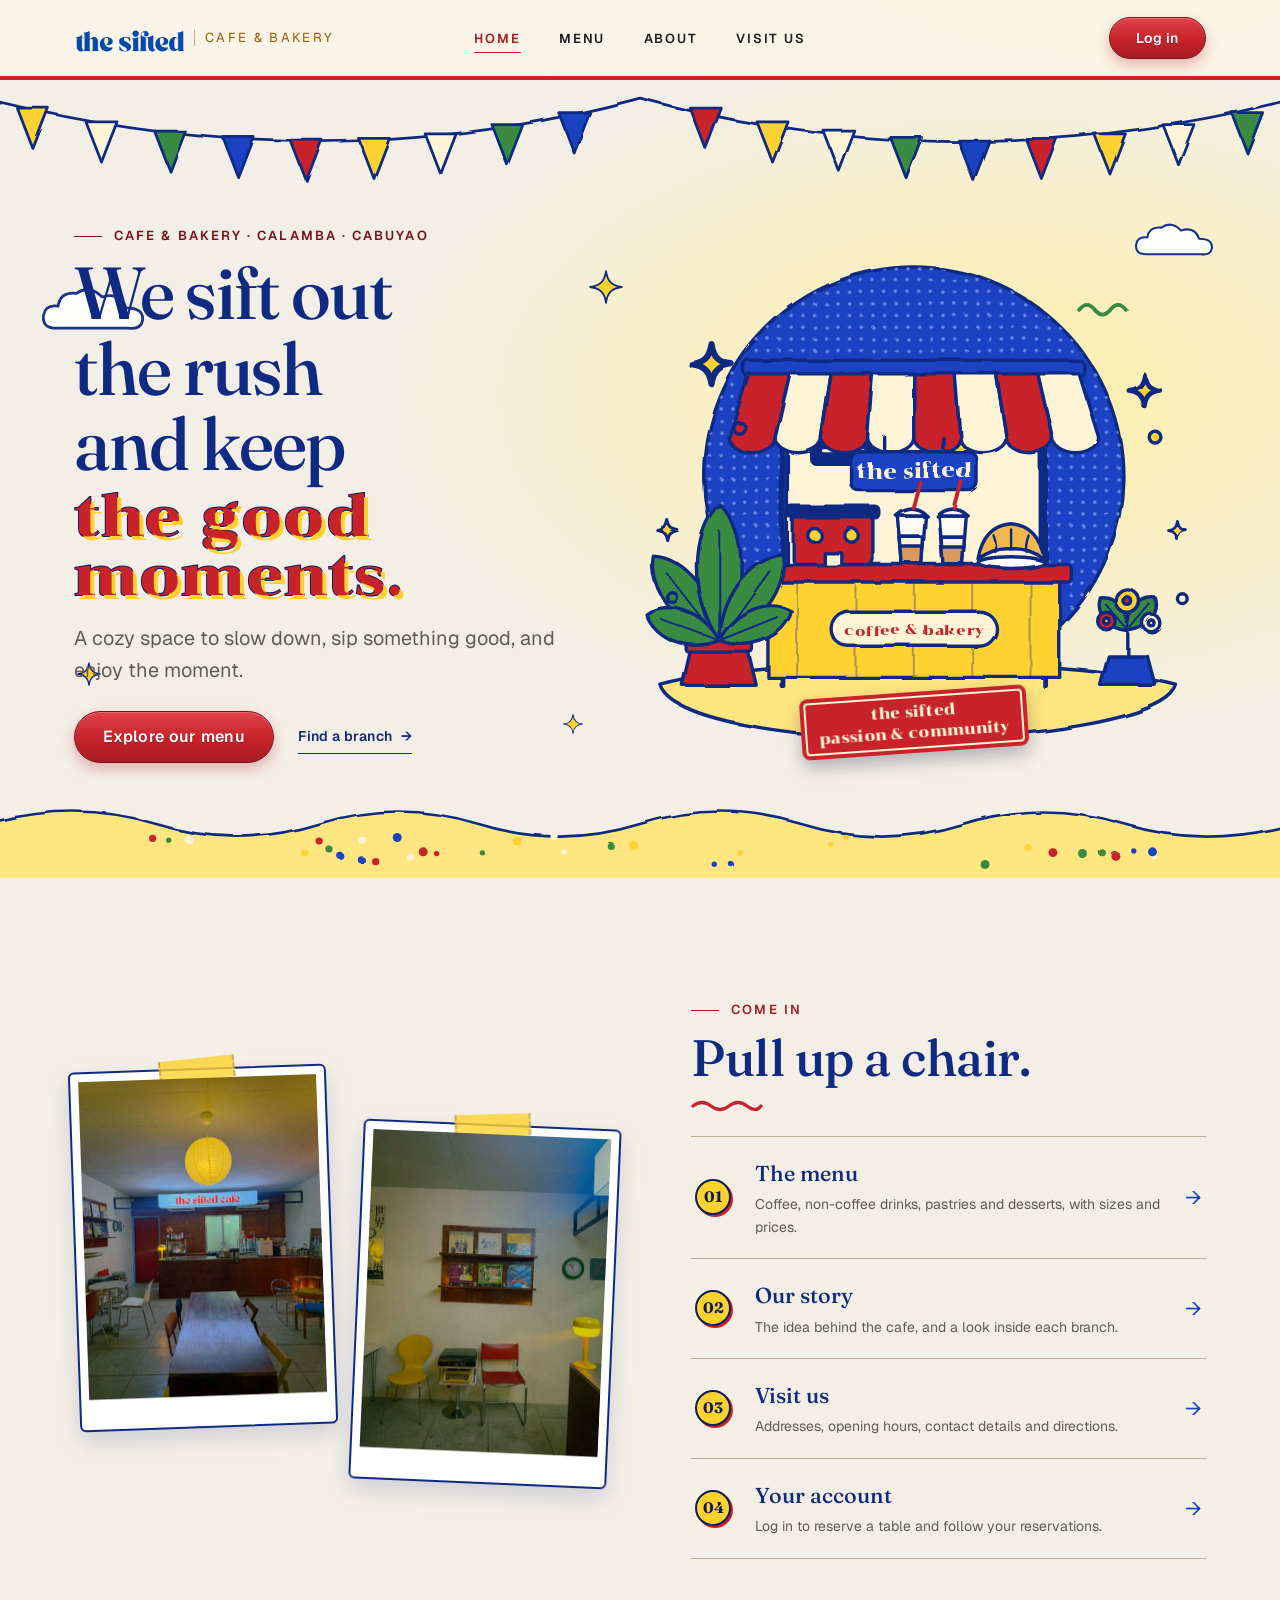
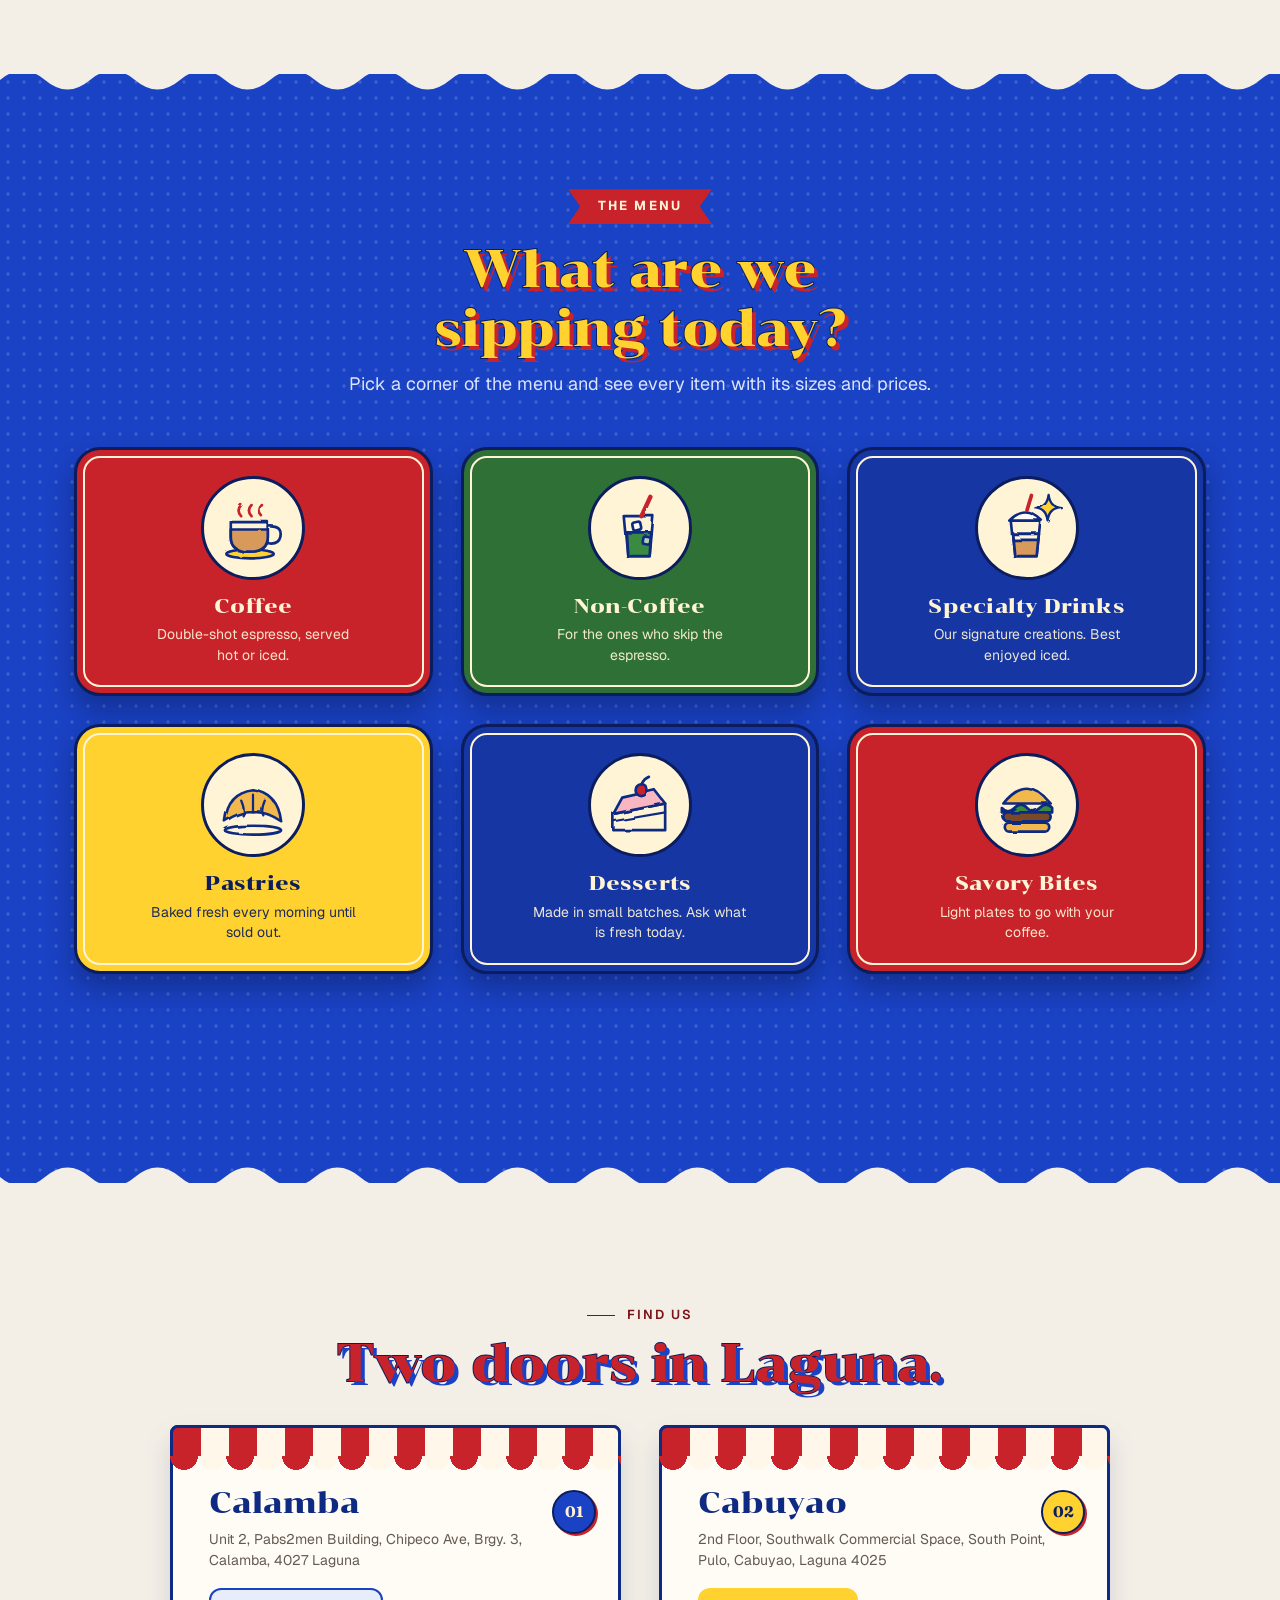
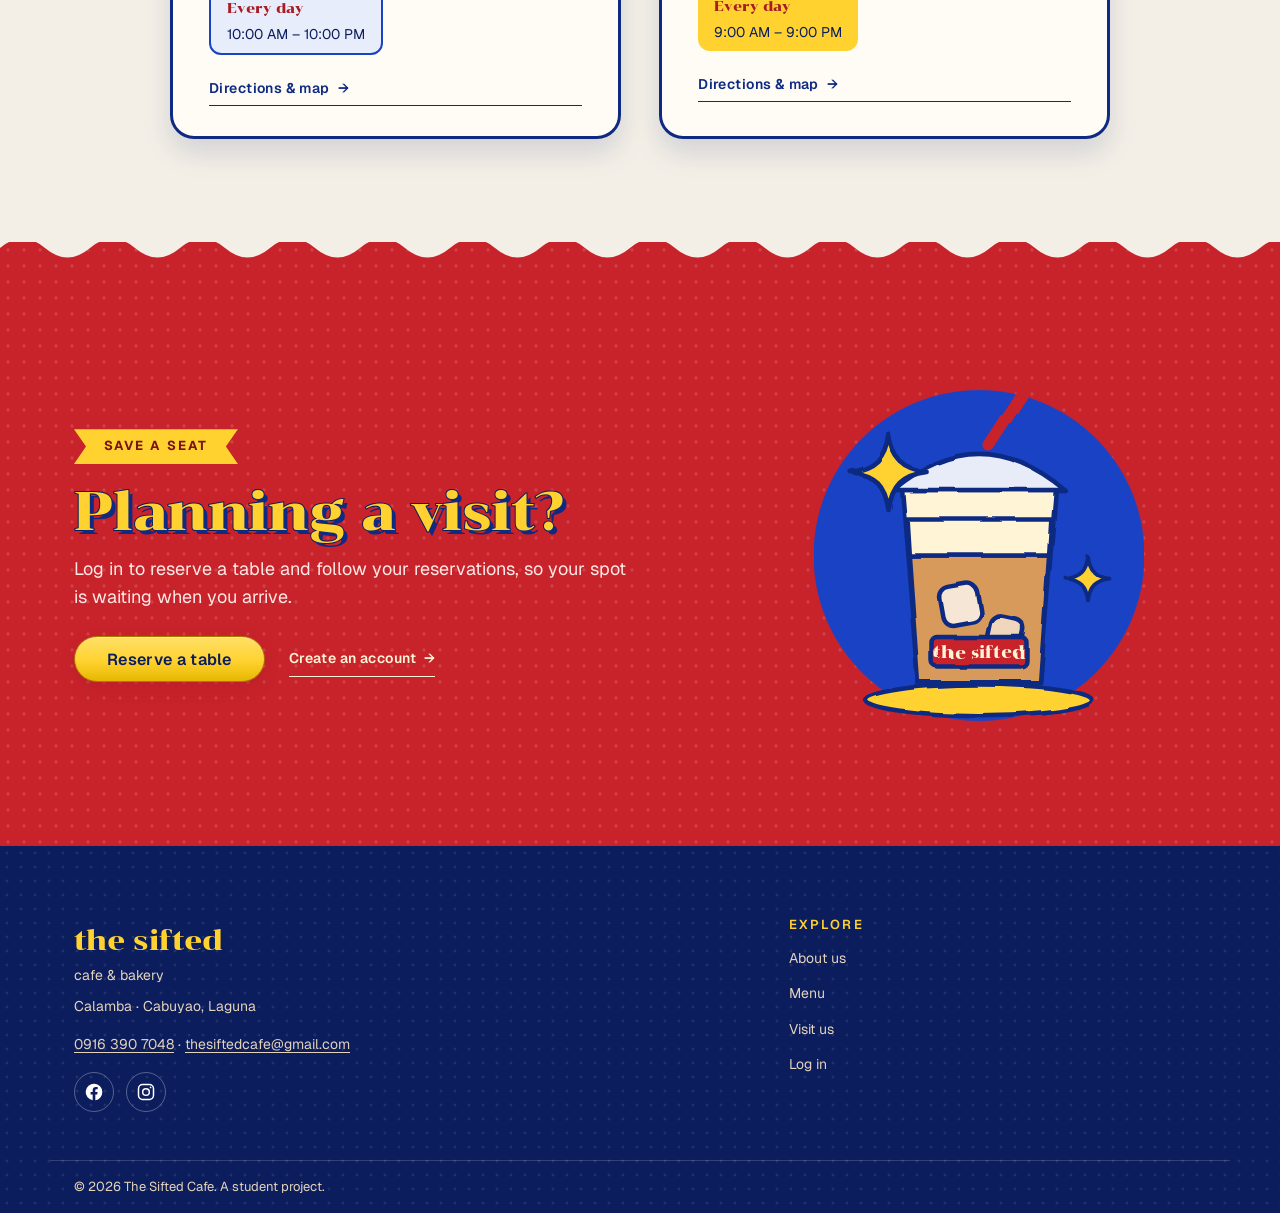
==== commit 11d0974e: "Finalize The Sifted Cafe system" ====
--- a/index.html
+++ b/index.html
@@ -45,8 +45,11 @@
 
   <main id="main">
 
-    <!-- HERO: hand-drawn illustration -->
+    <!-- HERO: hand-drawn illustration (colours come from the CSS tokens, not from the SVG) -->
     <section id="top" class="hero-art" aria-labelledby="hero-title">
+      <svg class="art-bunting" viewBox="0 0 1440 140" preserveAspectRatio="xMidYMin slice" aria-hidden="true"><g filter="url(#wob)" class="s-ink" stroke-width="3" stroke-linejoin="round" stroke-linecap="round"><path d="M-20 16 Q360 120 720 22 Q1080 120 1460 16" fill="none"/><path class="f-yellow" d="M39 33 L73 33 L56 77Z"/><path class="f-cream" d="M114 48 L148 48 L131 92Z"/><path class="f-green" d="M189 58 L223 58 L206 102Z"/><path class="f-blue" d="M264 65 L298 65 L281 109Z"/><path class="f-red" d="M338 68 L372 68 L355 112Z"/><path class="f-yellow" d="M412 66 L446 66 L429 110Z"/><path class="f-cream" d="M485 61 L519 61 L502 105Z"/><path class="f-green" d="M558 51 L592 51 L575 95Z"/><path class="f-blue" d="M631 38 L665 38 L648 82Z"/><path class="f-red" d="M775 33 L809 33 L792 77Z"/><path class="f-yellow" d="M848 48 L882 48 L865 92Z"/><path class="f-cream" d="M921 58 L955 58 L938 102Z"/><path class="f-green" d="M994 65 L1028 65 L1011 109Z"/><path class="f-blue" d="M1068 68 L1102 68 L1085 112Z"/><path class="f-red" d="M1142 66 L1176 66 L1159 110Z"/><path class="f-yellow" d="M1217 61 L1251 61 L1234 105Z"/><path class="f-cream" d="M1292 51 L1326 51 L1309 95Z"/><path class="f-green" d="M1367 38 L1401 38 L1384 82Z"/></g></svg>
+      <svg class="art-cloud c1" viewBox="0 0 120 56" width="110" aria-hidden="true"><path class="f-white s-ink" stroke-width="3" stroke-linejoin="round" d="M20 46 Q4 46 6 32 Q8 20 22 22 Q24 6 42 8 Q56 -2 70 12 Q90 6 96 24 Q116 24 114 38 Q112 48 98 46Z"/></svg><svg class="art-cloud c2" viewBox="0 0 120 56" width="84" aria-hidden="true"><path class="f-white s-ink" stroke-width="3" stroke-linejoin="round" d="M20 46 Q4 46 6 32 Q8 20 22 22 Q24 6 42 8 Q56 -2 70 12 Q90 6 96 24 Q116 24 114 38 Q112 48 98 46Z"/></svg>
+      <span class="doodle d1" aria-hidden="true"></span><span class="doodle d2" aria-hidden="true"></span><span class="doodle d3" aria-hidden="true"></span>
       <div class="container art-grid">
         <div class="art-copy">
           <span class="eyebrow eyebrow-rule hero-in" style="--d:0">Cafe &amp; bakery &middot; Calamba &middot; Cabuyao</span>
@@ -65,44 +68,44 @@
           <svg class="scene" viewBox="0 0 600 540" role="img" aria-label="Illustration of a cafe stall with a striped awning, iced coffee, a croissant and plants">
 <defs>
 <filter id="wob" x="-5%" y="-5%" width="110%" height="110%"><feTurbulence type="fractalNoise" baseFrequency="0.022" numOctaves="2" seed="7"/><feDisplacementMap in="SourceGraphic" scale="5"/></filter>
-<pattern id="dots" width="12" height="12" patternUnits="userSpaceOnUse"><circle cx="6" cy="6" r="1.8" fill="#6F8CE6"/></pattern>
+<pattern id="dots" width="12" height="12" patternUnits="userSpaceOnUse"><circle class="f-dot" cx="6" cy="6" r="1.8"/></pattern>
 </defs>
-<g filter="url(#wob)" stroke="#0F2A82" stroke-width="3.5" stroke-linejoin="round" stroke-linecap="round">
-<circle cx="300" cy="255" r="215" fill="#1A42C4"/><circle cx="300" cy="255" r="215" fill="url(#dots)" stroke="none"/>
-<path d="M40 470 C150 440 450 440 570 470 C560 505 420 525 300 525 C170 525 50 505 40 470Z" fill="#FFE680"/>
-<path d="M10 70 Q300 150 590 70" fill="none"/><path d="M51 82 L85 82 L68 124Z" fill="#C8232B"/><path d="M109 94 L143 94 L126 136Z" fill="#FFD230"/><path d="M167 102 L201 102 L184 144Z" fill="#FFF4D6"/><path d="M225 106 L259 106 L242 148Z" fill="#3A8A42"/><path d="M283 108 L317 108 L300 150Z" fill="#1A42C4"/><path d="M341 106 L375 106 L358 148Z" fill="#C8232B"/><path d="M399 102 L433 102 L416 144Z" fill="#FFD230"/><path d="M457 94 L491 94 L474 136Z" fill="#FFF4D6"/><path d="M515 82 L549 82 L532 124Z" fill="#3A8A42"/>
-<rect x="170" y="175" width="260" height="190" fill="#FFF4D6"/>
+<g class="s-ink" filter="url(#wob)" stroke-width="3.5" stroke-linejoin="round" stroke-linecap="round">
+<circle class="f-blue" cx="300" cy="255" r="215"/><circle cx="300" cy="255" r="215" fill="url(#dots)" stroke="none"/>
+<path class="f-sun" d="M40 470 C150 440 450 440 570 470 C560 505 420 525 300 525 C170 525 50 505 40 470Z"/>
+<rect class="f-cream" x="170" y="175" width="260" height="190"/>
 <path d="M300 150 L300 205" fill="none" stroke-width="0"/>
-<rect x="195" y="190" width="70" height="52" rx="4" fill="#0F2A82"/><path d="M207 205 H253 M207 217 H240 M207 229 H248" stroke="#FFF4D6" stroke-width="3" fill="none"/>
-<circle cx="345" cy="236" r="16" fill="#FFD230"/><path d="M345 205 V220" fill="none"/>
+<rect class="f-ink" x="195" y="190" width="70" height="52" rx="4"/><path class="s-cream" d="M207 205 H253 M207 217 H240 M207 229 H248" stroke-width="3" fill="none"/>
+<circle class="f-yellow" cx="345" cy="236" r="16"/><path d="M345 205 V220" fill="none"/>
 <line x1="165" y1="175" x2="165" y2="470" stroke-width="6"/><line x1="435" y1="175" x2="435" y2="470" stroke-width="6"/>
-<rect x="125" y="136" width="350" height="16" rx="5" fill="#1A42C4"/>
-<path d="M130.0 150 L172.5 150 L157.5 215 A23.75 16 0 0 1 110.0 215Z" fill="#C8232B"/><path d="M172.5 150 L215.0 150 L205.0 215 A23.75 16 0 0 1 157.5 215Z" fill="#FFF4D6"/><path d="M215.0 150 L257.5 150 L252.5 215 A23.75 16 0 0 1 205.0 215Z" fill="#C8232B"/><path d="M257.5 150 L300.0 150 L300.0 215 A23.75 16 0 0 1 252.5 215Z" fill="#FFF4D6"/><path d="M300.0 150 L342.5 150 L347.5 215 A23.75 16 0 0 1 300.0 215Z" fill="#C8232B"/><path d="M342.5 150 L385.0 150 L395.0 215 A23.75 16 0 0 1 347.5 215Z" fill="#FFF4D6"/><path d="M385.0 150 L427.5 150 L442.5 215 A23.75 16 0 0 1 395.0 215Z" fill="#C8232B"/><path d="M427.5 150 L470.0 150 L490.0 215 A23.75 16 0 0 1 442.5 215Z" fill="#FFF4D6"/>
+<rect class="f-blue" x="125" y="136" width="350" height="16" rx="5"/>
+<path class="f-red" d="M130.0 150 L172.5 150 L157.5 215 A23.75 16 0 0 1 110.0 215Z"/><path class="f-cream" d="M172.5 150 L215.0 150 L205.0 215 A23.75 16 0 0 1 157.5 215Z"/><path class="f-red" d="M215.0 150 L257.5 150 L252.5 215 A23.75 16 0 0 1 205.0 215Z"/><path class="f-cream" d="M257.5 150 L300.0 150 L300.0 215 A23.75 16 0 0 1 252.5 215Z"/><path class="f-red" d="M300.0 150 L342.5 150 L347.5 215 A23.75 16 0 0 1 300.0 215Z"/><path class="f-cream" d="M342.5 150 L385.0 150 L395.0 215 A23.75 16 0 0 1 347.5 215Z"/><path class="f-red" d="M385.0 150 L427.5 150 L442.5 215 A23.75 16 0 0 1 395.0 215Z"/><path class="f-cream" d="M427.5 150 L470.0 150 L490.0 215 A23.75 16 0 0 1 442.5 215Z"/>
 <path d="M270 215 L270 232 M330 215 L330 232" fill="none"/>
-<rect x="235" y="230" width="130" height="40" rx="9" fill="#1A42C4"/>
-<text x="300" y="257" text-anchor="middle" class="sc-text" fill="#FFF4D6" stroke="none">the sifted</text>
-<rect x="150" y="362" width="300" height="100" fill="#FFD230"/>
+<rect class="f-blue" x="235" y="230" width="130" height="40" rx="9"/>
+<text x="300" y="257" text-anchor="middle" class="f-cream sc-text" stroke="none">the sifted</text>
+<rect class="f-yellow" x="150" y="362" width="300" height="100"/>
 <path d="M180 362 V462 M240 362 V462 M300 362 V462 M360 362 V462 M420 362 V462" stroke-width="2" stroke-opacity=".35" fill="none"/>
-<rect x="215" y="394" width="170" height="36" rx="18" fill="#FFF4D6"/>
-<text x="300" y="418" text-anchor="middle" class="sc-text sm" fill="#C8232B" stroke="none">coffee &amp; bakery</text>
-<rect x="138" y="346" width="324" height="18" rx="4" fill="#C8232B"/>
-<rect x="176" y="296" width="82" height="50" rx="5" fill="#C8232B"/><rect x="170" y="286" width="94" height="12" rx="4" fill="#0F2A82"/><circle cx="198" cy="316" r="7" fill="#FFD230"/><circle cx="236" cy="316" r="7" fill="#FFD230"/><path d="M208 346 V334 H226 V346" fill="#FFF4D6"/>
-<path d="M284 296 L312 296 L308 345 L288 345Z" fill="#fff" fill-opacity=".75"/><path d="M286 318 L310 318 L308 345 L288 345Z" fill="#D79A5A"/><path d="M286 318 L310 318 L309.4 328 L286.6 328Z" fill="#FFF4D6"/><path d="M282 296 Q298 282 314 296Z" fill="#fff" fill-opacity=".85"/><path d="M300 288 L307 262" stroke="#C8232B" stroke-width="4" fill="none"/><path d="M326 296 L354 296 L350 345 L330 345Z" fill="#fff" fill-opacity=".75"/><path d="M328 318 L352 318 L350 345 L330 345Z" fill="#D79A5A"/><path d="M328 318 L352 318 L351.4 328 L328.6 328Z" fill="#FFF4D6"/><path d="M324 296 Q340 282 356 296Z" fill="#fff" fill-opacity=".85"/><path d="M342 288 L349 262" stroke="#C8232B" stroke-width="4" fill="none"/>
-<ellipse cx="400" cy="344" rx="34" ry="6" fill="#fff"/>
-<path d="M366 340 Q372 306 400 304 Q428 306 434 340 Q416 328 400 330 Q384 328 366 340Z" fill="#F2B84B"/><path d="M382 316 Q386 328 384 333 M400 310 V329 M418 316 Q414 328 416 333" fill="none" stroke-width="2.5"/>
-<path d="M62 470 L72 428 H128 L138 470Z" fill="#C8232B"/><rect x="66" y="424" width="68" height="12" rx="3" fill="#C8232B"/>
-<g transform="translate(100 424) rotate(-38)"><path d="M0 0 C26 -33.0 26 -88.0 0 -110 C-26 -88.0 -26 -33.0 0 0Z" fill="#3A8A42"/><path d="M0 -4 L0 -88.0" fill="none" stroke-width="2"/></g><g transform="translate(100 424) rotate(0)"><path d="M0 0 C30 -42.0 30 -112.0 0 -140 C-30 -112.0 -30 -42.0 0 0Z" fill="#3A8A42"/><path d="M0 -4 L0 -112.0" fill="none" stroke-width="2"/></g><g transform="translate(100 424) rotate(36)"><path d="M0 0 C26 -33.0 26 -88.0 0 -110 C-26 -88.0 -26 -33.0 0 0Z" fill="#3A8A42"/><path d="M0 -4 L0 -88.0" fill="none" stroke-width="2"/></g><g transform="translate(100 424) rotate(-70)"><path d="M0 0 C22 -24.0 22 -64.0 0 -80 C-22 -64.0 -22 -24.0 0 0Z" fill="#3A8A42"/><path d="M0 -4 L0 -64.0" fill="none" stroke-width="2"/></g><g transform="translate(100 424) rotate(68)"><path d="M0 0 C22 -24.0 22 -64.0 0 -80 C-22 -64.0 -22 -24.0 0 0Z" fill="#3A8A42"/><path d="M0 -4 L0 -64.0" fill="none" stroke-width="2"/></g>
-<path d="M492 470 L500 440 H540 L548 470Z" fill="#1A42C4"/>
-<path d="M520 440 V392" fill="none" stroke-width="3.5"/><g transform="translate(520 414) rotate(-40)"><path d="M0 0 C14 -13.2 14 -35.2 0 -44 C-14 -35.2 -14 -13.2 0 0Z" fill="#3A8A42"/><path d="M0 -4 L0 -35.2" fill="none" stroke-width="2"/></g><g transform="translate(520 414) rotate(40)"><path d="M0 0 C14 -13.2 14 -35.2 0 -44 C-14 -35.2 -14 -13.2 0 0Z" fill="#3A8A42"/><path d="M0 -4 L0 -35.2" fill="none" stroke-width="2"/></g>
-<circle cx="520" cy="384" r="12" fill="#FFD230"/><circle cx="520" cy="384" r="4" fill="#C8232B"/><circle cx="498" cy="404" r="9" fill="#C8232B"/><circle cx="498" cy="404" r="3" fill="#FFD230"/><circle cx="544" cy="406" r="9" fill="#FFF4D6"/><circle cx="544" cy="406" r="3" fill="#FFD230"/>
-<path d="M148 456 Q158 488 205 480" fill="none" stroke="#0F2A82" stroke-width="0"/>
-<path transform="translate(70 118) scale(1.8333333333333333)" d="M12 .8C13 8 16 11 23.2 12 16 13 13 16 12 23.2 11 16 8 13 .8 12 8 11 11 8 12 .8Z" fill="#FFD230" stroke-linejoin="round"/><path transform="translate(520 150) scale(1.4166666666666667)" d="M12 .8C13 8 16 11 23.2 12 16 13 13 16 12 23.2 11 16 8 13 .8 12 8 11 11 8 12 .8Z" fill="#FFD230" stroke-linejoin="round"/><path transform="translate(36 300) scale(0.9166666666666666)" d="M12 .8C13 8 16 11 23.2 12 16 13 13 16 12 23.2 11 16 8 13 .8 12 8 11 11 8 12 .8Z" fill="#FFD230" stroke-linejoin="round"/><path transform="translate(560 300) scale(0.8333333333333334)" d="M12 .8C13 8 16 11 23.2 12 16 13 13 16 12 23.2 11 16 8 13 .8 12 8 11 11 8 12 .8Z" fill="#FFD230" stroke-linejoin="round"/>
-<path d="M470 84 q8 -10 16 0 t16 0 t16 0" fill="none" stroke="#3A8A42" stroke-width="4"/>
-<circle cx="120" cy="205" r="6" fill="#C8232B"/><circle cx="548" cy="215" r="6" fill="#FFD230"/><circle cx="52" cy="380" r="5" fill="#3A8A42"/><circle cx="575" cy="380" r="5" fill="#FFF4D6"/>
+<rect class="f-cream" x="215" y="394" width="170" height="36" rx="18"/>
+<text x="300" y="418" text-anchor="middle" class="f-red sc-text sm" stroke="none">coffee &amp; bakery</text>
+<rect class="f-red" x="138" y="346" width="324" height="18" rx="4"/>
+<rect class="f-red" x="176" y="296" width="82" height="50" rx="5"/><rect class="f-ink" x="170" y="286" width="94" height="12" rx="4"/><circle class="f-yellow" cx="198" cy="316" r="7"/><circle class="f-yellow" cx="236" cy="316" r="7"/><path class="f-cream" d="M208 346 V334 H226 V346"/>
+<path class="f-white" d="M284 296 L312 296 L308 345 L288 345Z" fill-opacity=".75"/><path class="f-latte" d="M286 318 L310 318 L308 345 L288 345Z"/><path class="f-cream" d="M286 318 L310 318 L309.4 328 L286.6 328Z"/><path class="f-white" d="M282 296 Q298 282 314 296Z" fill-opacity=".85"/><path class="s-red" d="M300 288 L307 262" stroke-width="4" fill="none"/><path class="f-white" d="M326 296 L354 296 L350 345 L330 345Z" fill-opacity=".75"/><path class="f-latte" d="M328 318 L352 318 L350 345 L330 345Z"/><path class="f-cream" d="M328 318 L352 318 L351.4 328 L328.6 328Z"/><path class="f-white" d="M324 296 Q340 282 356 296Z" fill-opacity=".85"/><path class="s-red" d="M342 288 L349 262" stroke-width="4" fill="none"/>
+<ellipse class="f-white" cx="400" cy="344" rx="34" ry="6"/>
+<path class="f-gold" d="M366 340 Q372 306 400 304 Q428 306 434 340 Q416 328 400 330 Q384 328 366 340Z"/><path d="M382 316 Q386 328 384 333 M400 310 V329 M418 316 Q414 328 416 333" fill="none" stroke-width="2.5"/>
+<path class="f-red" d="M62 470 L72 428 H128 L138 470Z"/><rect class="f-red" x="66" y="424" width="68" height="12" rx="3"/>
+<g transform="translate(100 424) rotate(-38)"><path class="f-green" d="M0 0 C26 -33.0 26 -88.0 0 -110 C-26 -88.0 -26 -33.0 0 0Z"/><path d="M0 -4 L0 -88.0" fill="none" stroke-width="2"/></g><g transform="translate(100 424) rotate(0)"><path class="f-green" d="M0 0 C30 -42.0 30 -112.0 0 -140 C-30 -112.0 -30 -42.0 0 0Z"/><path d="M0 -4 L0 -112.0" fill="none" stroke-width="2"/></g><g transform="translate(100 424) rotate(36)"><path class="f-green" d="M0 0 C26 -33.0 26 -88.0 0 -110 C-26 -88.0 -26 -33.0 0 0Z"/><path d="M0 -4 L0 -88.0" fill="none" stroke-width="2"/></g><g transform="translate(100 424) rotate(-70)"><path class="f-green" d="M0 0 C22 -24.0 22 -64.0 0 -80 C-22 -64.0 -22 -24.0 0 0Z"/><path d="M0 -4 L0 -64.0" fill="none" stroke-width="2"/></g><g transform="translate(100 424) rotate(68)"><path class="f-green" d="M0 0 C22 -24.0 22 -64.0 0 -80 C-22 -64.0 -22 -24.0 0 0Z"/><path d="M0 -4 L0 -64.0" fill="none" stroke-width="2"/></g>
+<path class="f-blue" d="M492 470 L500 440 H540 L548 470Z"/>
+<path d="M520 440 V392" fill="none" stroke-width="3.5"/><g transform="translate(520 414) rotate(-40)"><path class="f-green" d="M0 0 C14 -13.2 14 -35.2 0 -44 C-14 -35.2 -14 -13.2 0 0Z"/><path d="M0 -4 L0 -35.2" fill="none" stroke-width="2"/></g><g transform="translate(520 414) rotate(40)"><path class="f-green" d="M0 0 C14 -13.2 14 -35.2 0 -44 C-14 -35.2 -14 -13.2 0 0Z"/><path d="M0 -4 L0 -35.2" fill="none" stroke-width="2"/></g>
+<circle class="f-yellow" cx="520" cy="384" r="12"/><circle class="f-red" cx="520" cy="384" r="4"/><circle class="f-red" cx="498" cy="404" r="9"/><circle class="f-yellow" cx="498" cy="404" r="3"/><circle class="f-cream" cx="544" cy="406" r="9"/><circle class="f-yellow" cx="544" cy="406" r="3"/>
+<path class="s-ink" d="M148 456 Q158 488 205 480" fill="none" stroke-width="0"/>
+<path class="f-yellow" transform="translate(70 118) scale(1.8333333333333333)" d="M12 .8C13 8 16 11 23.2 12 16 13 13 16 12 23.2 11 16 8 13 .8 12 8 11 11 8 12 .8Z" stroke-linejoin="round"/><path class="f-yellow" transform="translate(520 150) scale(1.4166666666666667)" d="M12 .8C13 8 16 11 23.2 12 16 13 13 16 12 23.2 11 16 8 13 .8 12 8 11 11 8 12 .8Z" stroke-linejoin="round"/><path class="f-yellow" transform="translate(36 300) scale(0.9166666666666666)" d="M12 .8C13 8 16 11 23.2 12 16 13 13 16 12 23.2 11 16 8 13 .8 12 8 11 11 8 12 .8Z" stroke-linejoin="round"/><path class="f-yellow" transform="translate(560 300) scale(0.8333333333333334)" d="M12 .8C13 8 16 11 23.2 12 16 13 13 16 12 23.2 11 16 8 13 .8 12 8 11 11 8 12 .8Z" stroke-linejoin="round"/>
+<path class="s-green" d="M470 84 q8 -10 16 0 t16 0 t16 0" fill="none" stroke-width="4"/>
+<circle class="f-red" cx="120" cy="205" r="6"/><circle class="f-yellow" cx="548" cy="215" r="6"/><circle class="f-green" cx="52" cy="380" r="5"/><circle class="f-cream" cx="575" cy="380" r="5"/>
 </g></svg>
           <span class="art-sticker" aria-hidden="true">the sifted<br>passion &amp; community</span>
         </div>
       </div>
+      <svg class="art-ground" viewBox="0 0 1440 100" preserveAspectRatio="xMidYMax slice" aria-hidden="true"><g filter="url(#wob)" class="s-ink" stroke-width="3" stroke-linejoin="round" stroke-linecap="round"><path class="f-sun" d="M-10 38 Q90 10 180 38 T360 38 T540 38 T720 38 T900 38 T1080 38 T1260 38 T1450 38 V104 H-10Z"/><g stroke-width="0"><circle class="f-red" cx="493" cy="71" r="3"/><circle class="f-blue" cx="821" cy="82" r="3"/><circle class="f-green" cx="194" cy="56" r="3"/><circle class="f-yellow" cx="832" cy="70" r="3"/><circle class="f-cream" cx="464" cy="75" r="4"/><circle class="f-red" cx="363" cy="58" r="4"/><circle class="f-blue" cx="449" cy="53" r="5"/><circle class="f-green" cx="543" cy="69" r="3"/><circle class="f-yellow" cx="347" cy="71" r="4"/><circle class="f-cream" cx="1294" cy="75" r="3"/><circle class="f-red" cx="1250" cy="73" r="5"/><circle class="f-blue" cx="804" cy="84" r="3"/><circle class="f-green" cx="374" cy="67" r="4"/><circle class="f-yellow" cx="583" cy="57" r="5"/><circle class="f-cream" cx="624" cy="52" r="4"/><circle class="f-red" cx="1182" cy="71" r="5"/><circle class="f-blue" cx="409" cy="78" r="4"/><circle class="f-green" cx="1236" cy="70" r="4"/><circle class="f-yellow" cx="934" cy="62" r="3"/><circle class="f-cream" cx="634" cy="68" r="3"/><circle class="f-red" cx="176" cy="54" r="4"/><circle class="f-blue" cx="1292" cy="69" r="5"/><circle class="f-green" cx="1104" cy="82" r="5"/><circle class="f-yellow" cx="712" cy="61" r="5"/><circle class="f-cream" cx="410" cy="56" r="4"/><circle class="f-red" cx="425" cy="80" r="4"/><circle class="f-blue" cx="386" cy="74" r="4"/><circle class="f-green" cx="1215" cy="72" r="5"/><circle class="f-yellow" cx="1153" cy="64" r="4"/><circle class="f-cream" cx="216" cy="55" r="5"/><circle class="f-red" cx="478" cy="69" r="5"/><circle class="f-blue" cx="1270" cy="67" r="3"/><circle class="f-green" cx="688" cy="63" r="4"/><circle class="f-yellow" cx="950" cy="53" r="3"/></g></g></svg>
     </section>
 
     <!-- WELCOME: a quiet photo strip and a short index of the site -->
@@ -135,7 +138,7 @@
           <h2 id="peek-title">What are we sipping today?</h2>
           <p>Pick a corner of the menu and see every item with its sizes and prices.</p>
         </div>
-        <ul class="dish-grid"><li data-reveal><a class="dish dish-red" href="menu.html"><span class="dish-disc"><svg class="dish-ic" viewBox="0 0 100 100" aria-hidden="true"><g filter="url(#wob)" stroke="#0F2A82" stroke-width="3.6" stroke-linejoin="round" stroke-linecap="round" fill="none"><ellipse cx="46" cy="85" rx="32" ry="6" fill="#FFD230"/><path d="M20 42 H70 V62 Q70 82 45 82 Q20 82 20 62Z" fill="#FFF4D6"/><path d="M70 48 Q90 46 87 62 Q84 74 67 70" /><path d="M20 52 H70 V62 Q70 82 45 82 Q20 82 20 62Z" fill="#D79A5A"/><path d="M34 34 q-7 -8 0 -15 M48 34 q-7 -8 0 -15 M62 34 q-7 -8 0 -15" stroke="#C8232B"/></g></svg></span><strong>Coffee</strong><span class="dish-sub">Double-shot espresso, hot or iced.</span></a></li><li data-reveal><a class="dish dish-green" href="menu.html"><span class="dish-disc"><svg class="dish-ic" viewBox="0 0 100 100" aria-hidden="true"><g filter="url(#wob)" stroke="#0F2A82" stroke-width="3.6" stroke-linejoin="round" stroke-linecap="round" fill="none"><path d="M28 34 H68 L63 88 H33Z" fill="#FFF4D6"/><path d="M31 56 H65 L63 88 H33Z" fill="#3A8A42"/><path d="M52 34 L64 8" stroke="#C8232B" stroke-width="6"/><rect x="40" y="42" width="11" height="11" rx="3" fill="#fff" fill-opacity=".8" transform="rotate(-12 45 47)"/><rect x="54" y="62" width="10" height="10" rx="3" fill="#fff" fill-opacity=".6" transform="rotate(10 59 67)"/></g></svg></span><strong>Non-Coffee</strong><span class="dish-sub">Matcha, cocoa and more, no espresso needed.</span></a></li><li data-reveal><a class="dish dish-blue" href="menu.html"><span class="dish-disc"><svg class="dish-ic" viewBox="0 0 100 100" aria-hidden="true"><g filter="url(#wob)" stroke="#0F2A82" stroke-width="3.6" stroke-linejoin="round" stroke-linecap="round" fill="none"><path d="M28 40 H68 L63 88 H33Z" fill="#FFF4D6"/><path d="M30 58 H66 L63 88 H33Z" fill="#D79A5A"/><path d="M30 58 H66 L65 66 H31Z" fill="#FFF4D6"/><path d="M26 40 Q48 18 70 40Z" fill="#fff" fill-opacity=".85"/><path d="M50 26 L56 6" stroke="#C8232B" stroke-width="5"/><path transform="translate(60 4) scale(1.6)" d="M12 .8C13 8 16 11 23.2 12 16 13 13 16 12 23.2 11 16 8 13 .8 12 8 11 11 8 12 .8Z" fill="#FFD230" stroke-width="2"/></g></svg></span><strong>Specialty Drinks</strong><span class="dish-sub">Cold brews, tonics and signature creations.</span></a></li><li data-reveal><a class="dish dish-yellow" href="menu.html"><span class="dish-disc"><svg class="dish-ic" viewBox="0 0 100 100" aria-hidden="true"><g filter="url(#wob)" stroke="#0F2A82" stroke-width="3.6" stroke-linejoin="round" stroke-linecap="round" fill="none"><ellipse cx="50" cy="84" rx="38" ry="6" fill="#FFF4D6"/><path d="M12 72 Q16 34 50 30 Q84 34 88 72 Q68 58 50 60 Q32 58 12 72Z" fill="#F2B84B"/><path d="M34 44 Q40 58 36 64 M50 36 V58 M66 44 Q60 58 64 64" stroke-width="3"/></g></svg></span><strong>Pastries</strong><span class="dish-sub">Something warm to go with your cup.</span></a></li><li data-reveal><a class="dish dish-blue" href="menu.html"><span class="dish-disc"><svg class="dish-ic" viewBox="0 0 100 100" aria-hidden="true"><g filter="url(#wob)" stroke="#0F2A82" stroke-width="3.6" stroke-linejoin="round" stroke-linecap="round" fill="none"><path d="M14 62 L84 48 V84 H14Z" fill="#FFF4D6"/><path d="M14 62 L84 48 L70 30 L26 40Z" fill="#F7B6C0"/><path d="M14 72 L84 60" stroke-width="3"/><circle cx="52" cy="30" r="8" fill="#C8232B"/><path d="M52 22 q4 -8 10 -10" /></g></svg></span><strong>Desserts</strong><span class="dish-sub">A sweet finish to any visit.</span></a></li><li data-reveal><a class="dish dish-red" href="menu.html"><span class="dish-disc"><svg class="dish-ic" viewBox="0 0 100 100" aria-hidden="true"><g filter="url(#wob)" stroke="#0F2A82" stroke-width="3.6" stroke-linejoin="round" stroke-linecap="round" fill="none"><path d="M18 48 Q50 8 82 48Z" fill="#F2B84B"/><path d="M16 54 q8 9 17 0 t17 0 t17 0 t17 0 V60 H16Z" fill="#3A8A42"/><rect x="18" y="60" width="64" height="12" rx="6" fill="#7A4A2B"/><rect x="20" y="74" width="60" height="12" rx="6" fill="#F2B84B"/><circle cx="40" cy="34" r="2" fill="#0F2A82" stroke="none"/><circle cx="58" cy="30" r="2" fill="#0F2A82" stroke="none"/></g></svg></span><strong>Savory Bites</strong><span class="dish-sub">For when you want something filling.</span></a></li></ul>
+        <ul class="dish-grid" id="dish-grid"></ul>
         <p class="peek-more" data-reveal><a class="btn btn-primary" href="menu.html">See the full menu</a></p>
       </div>
     </section>
@@ -147,22 +150,7 @@
           <span class="eyebrow eyebrow-rule">Find us</span>
           <h2 id="doors-title">Two doors in Laguna.</h2>
         </div>
-        <div class="door-grid">
-          <article class="door door-blue" data-reveal>
-            <p class="door-no" aria-hidden="true">01</p>
-            <h3>Calamba</h3>
-            <address>Unit 2, Pabs2men Building, Chipeco Ave, Brgy.&nbsp;3, Calamba, 4027 Laguna</address>
-            <p class="door-hours"><strong>Every day</strong> 10:00 AM &ndash; 10:00 PM</p>
-            <a class="link-arrow" href="visit.html">Directions &amp; map <span aria-hidden="true">&rarr;</span></a>
-          </article>
-          <article class="door door-yellow" data-reveal>
-            <p class="door-no" aria-hidden="true">02</p>
-            <h3>Cabuyao</h3>
-            <address>2nd Floor, Southwalk Commercial Space, South Point, Pulo, Cabuyao, Laguna 4025</address>
-            <p class="door-hours"><strong>Every day</strong> 9:00 AM &ndash; 9:00 PM</p>
-            <a class="link-arrow" href="visit.html">Directions &amp; map <span aria-hidden="true">&rarr;</span></a>
-          </article>
-        </div>
+        <div class="door-grid" id="door-grid"></div>
       </div>
     </section>
 
@@ -175,14 +163,14 @@
           <p>Log in to reserve a table and follow your reservations, so your spot is waiting when you arrive.</p>
           <div class="reserve-actions"><a class="btn btn-primary" href="login.html">Reserve a table</a><a class="link-arrow" href="signup.html">Create an account <span aria-hidden="true">&rarr;</span></a></div>
         </div>
-        <div class="reserve-art-wrap" data-reveal><svg class="reserve-art" viewBox="0 0 260 300" aria-hidden="true"><g filter="url(#wob)" stroke="#0F2A82" stroke-width="4" stroke-linejoin="round" stroke-linecap="round">
-<ellipse cx="130" cy="278" rx="100" ry="14" fill="#FFD230"/>
-<path d="M62 92 H198 L184 262 H76Z" fill="#FFF4D6"/><path d="M68 150 H192 L184 262 H76Z" fill="#D79A5A"/><path d="M66 118 H194 L192 150 H68Z" fill="#FFF4D6"/>
-<path d="M54 92 Q130 28 206 92Z" fill="#fff" fill-opacity=".9"/><path d="M138 52 L168 6" stroke="#C8232B" stroke-width="10" fill="none"/>
-<rect x="96" y="176" width="34" height="34" rx="9" fill="#fff" fill-opacity=".75" transform="rotate(-10 113 193)"/><rect x="138" y="204" width="30" height="30" rx="9" fill="#fff" fill-opacity=".6" transform="rotate(12 153 219)"/>
-<rect x="88" y="222" width="84" height="26" rx="5" fill="#C8232B"/><text x="130" y="241" text-anchor="middle" class="sc-text sm" fill="#FFF4D6" stroke="none">the sifted</text>
-<path transform="translate(14 40) scale(3)" d="M12 .8C13 8 16 11 23.2 12 16 13 13 16 12 23.2 11 16 8 13 .8 12 8 11 11 8 12 .8Z" fill="#FFD230" stroke-width="1.4"/>
-<path transform="translate(206 150) scale(1.7)" d="M12 .8C13 8 16 11 23.2 12 16 13 13 16 12 23.2 11 16 8 13 .8 12 8 11 11 8 12 .8Z" fill="#FFD230" stroke-width="2"/>
+        <div class="reserve-art-wrap" data-reveal><svg class="reserve-art" viewBox="0 0 260 300" aria-hidden="true"><g class="s-ink" filter="url(#wob)" stroke-width="4" stroke-linejoin="round" stroke-linecap="round">
+<ellipse class="f-yellow" cx="130" cy="278" rx="100" ry="14"/>
+<path class="f-cream" d="M62 92 H198 L184 262 H76Z"/><path class="f-latte" d="M68 150 H192 L184 262 H76Z"/><path class="f-cream" d="M66 118 H194 L192 150 H68Z"/>
+<path class="f-white" d="M54 92 Q130 28 206 92Z" fill-opacity=".9"/><path class="s-red" d="M138 52 L168 6" stroke-width="10" fill="none"/>
+<rect class="f-white" x="96" y="176" width="34" height="34" rx="9" fill-opacity=".75" transform="rotate(-10 113 193)"/><rect class="f-white" x="138" y="204" width="30" height="30" rx="9" fill-opacity=".6" transform="rotate(12 153 219)"/>
+<rect class="f-red" x="88" y="222" width="84" height="26" rx="5"/><text x="130" y="241" text-anchor="middle" class="f-cream sc-text sm" stroke="none">the sifted</text>
+<path class="f-yellow" transform="translate(14 40) scale(3)" d="M12 .8C13 8 16 11 23.2 12 16 13 13 16 12 23.2 11 16 8 13 .8 12 8 11 11 8 12 .8Z" stroke-width="1.4"/>
+<path class="f-yellow" transform="translate(206 150) scale(1.7)" d="M12 .8C13 8 16 11 23.2 12 16 13 13 16 12 23.2 11 16 8 13 .8 12 8 11 11 8 12 .8Z" stroke-width="2"/>
 </g></svg></div>
       </div>
     </section>
@@ -217,6 +205,9 @@
   <script src="js/config.js"></script>
   <script src="js/shared.js"></script>
   <script src="js/app.js"></script>
+  <script src="js/menu-data.js"></script>
+  <script src="js/branches.js"></script>
+  <script src="js/home.js"></script>
   <script src="js/motion.js"></script>
 </body>
 </html>
--- a/css/style.css
+++ b/css/style.css
@@ -1712,12 +1712,7 @@
 }
 
 /* ---- 9b. Illustrated hero: hand-drawn stall on grainy cream paper ---- */
-.hero-art { position: relative; overflow: hidden; background: radial-gradient(900px 500px at 78% 40%, var(--yellow-100) 0%, rgba(255, 239, 168, 0) 70%), var(--paper); border-bottom: 3px solid var(--blue-700); }
-.hero-art::after { /* film grain over the whole hero */
-  content: ""; position: absolute; inset: 0; z-index: 3; pointer-events: none; mix-blend-mode: multiply; opacity: 0.55;
-  background-image: url("data:image/svg+xml,%3Csvg xmlns='http://www.w3.org/2000/svg' width='220' height='220'%3E%3Cfilter id='g' x='0' y='0' width='100%25' height='100%25'%3E%3CfeTurbulence type='fractalNoise' baseFrequency='.9' numOctaves='3' stitchTiles='stitch'/%3E%3CfeColorMatrix type='matrix' values='0 0 0 0 .35 0 0 0 0 .25 0 0 0 0 .15 0 0 0 1.1 -.42'/%3E%3C/filter%3E%3Crect width='100%25' height='100%25' filter='url(%23g)'/%3E%3C/svg%3E");
-  background-size: 220px 220px;
-}
+.hero-art { position: relative; overflow: hidden; background: radial-gradient(900px 500px at 78% 40%, var(--yellow-100) 0%, rgba(255, 239, 168, 0) 70%), var(--paper); }
 .art-grid { position: relative; z-index: 2; display: grid; grid-template-columns: minmax(0, 0.92fr) minmax(0, 1.08fr); align-items: center; gap: clamp(16px, 4vw, 56px); padding-block: clamp(40px, 6vw, 80px) clamp(40px, 6vw, 88px); min-height: min(calc(100svh - var(--header-h)), 760px); }
 .art-copy { max-width: 560px; }
 .art-copy .eyebrow { color: var(--red-700); }
@@ -1783,7 +1778,7 @@
 .welcome-photos li::before { content: ""; position: absolute; left: 50%; top: -12px; width: 76px; height: 22px; translate: -50% 0; rotate: -4deg; background: rgba(255, 210, 48, 0.8); border-inline: 2px dashed rgba(15, 42, 130, 0.25); }
 
 /* Menu peek: blue halftone band with colour-block cards */
-.peek { position: relative; padding-block: clamp(80px, 9vw, 130px); background: var(--grain), radial-gradient(rgba(255, 255, 255, 0.16) 1.4px, transparent 1.9px) 0 0 / 16px 16px, var(--blue-500); color: var(--paper-ink); }
+.peek { position: relative; padding-block: clamp(80px, 9vw, 130px); background: radial-gradient(rgba(255, 255, 255, 0.16) 1.4px, transparent 1.9px) 0 0 / 16px 16px, var(--blue-500); color: var(--paper-ink); }
 .peek::before, .peek::after { content: ""; position: absolute; left: 0; right: 0; height: 26px; background: var(--wave-paper) 0 0 / 90px 26px repeat-x; pointer-events: none; }
 .peek::before { top: -1px; }
 .peek::after { bottom: -1px; transform: scaleY(-1); }
@@ -1829,7 +1824,7 @@
 .door .link-arrow { display: flex; color: var(--blue-700); }
 
 /* Reserve band: red with halftone, hand-drawn cup */
-.reserve { position: relative; padding-block: clamp(72px, 8vw, 110px); background: var(--grain), radial-gradient(rgba(255, 255, 255, 0.13) 1.4px, transparent 1.9px) 0 0 / 16px 16px, var(--red-500); color: var(--paper-ink); overflow: hidden; }
+.reserve { position: relative; padding-block: clamp(72px, 8vw, 110px); background: radial-gradient(rgba(255, 255, 255, 0.13) 1.4px, transparent 1.9px) 0 0 / 16px 16px, var(--red-500); color: var(--paper-ink); overflow: hidden; }
 .reserve::before { content: ""; position: absolute; left: 0; right: 0; top: -1px; height: 26px; background: var(--wave-paper) 0 0 / 90px 26px repeat-x; }
 .reserve-grid { display: grid; grid-template-columns: minmax(0, 1.15fr) minmax(0, 0.85fr); align-items: center; gap: clamp(24px, 5vw, 72px); padding-top: var(--sp-5); }
 .reserve h2 { margin-bottom: var(--sp-3); font-family: var(--font-poster); font-weight: 400; font-size: clamp(2rem, 1.3rem + 3vw, 3.4rem); color: var(--sifted-yellow); -webkit-text-stroke: 2px var(--blue-900); paint-order: stroke fill; text-shadow: 4px 4px 0 var(--blue-700); }
@@ -1856,3 +1851,75 @@
   .dish-disc { width: 92px; height: 92px; }
 }
 @media (prefers-reduced-motion: reduce) { .dish, .dish:hover, .dish:nth-child(even):hover { transition: none; transform: none; } }
+
+/* ===================================================================
+   11. ILLUSTRATION THEME CLASSES + HERO SCENERY
+   Every drawing reads these variables, so changing a colour token in
+   section 1 recolours the illustrations too (no hex codes inside the SVG).
+   =================================================================== */
+:root {
+  --illus-gold: #F2B84B;
+  --illus-coffee: #7A4A2B;
+  --illus-latte: #D79A5A;
+  --illus-pink: #F7B6C0;
+  --illus-dot: #6F8CE6;
+}
+.f-red { fill: var(--red-500); }       .s-red { stroke: var(--red-500); }
+.f-yellow { fill: var(--sifted-yellow); } .s-yellow { stroke: var(--sifted-yellow); }
+.f-blue { fill: var(--blue-500); }     .s-blue { stroke: var(--blue-500); }
+.f-green { fill: var(--green-500); }   .s-green { stroke: var(--green-500); }
+.f-cream { fill: var(--paper-ink); }   .s-cream { stroke: var(--paper-ink); }
+.f-sun { fill: var(--yellow-200); }
+.f-ink { fill: var(--blue-700); }      .s-ink { stroke: var(--blue-700); }
+.f-gold { fill: var(--illus-gold); }
+.f-coffee { fill: var(--illus-coffee); }
+.f-latte { fill: var(--illus-latte); }
+.f-pink { fill: var(--illus-pink); }
+.f-dot { fill: var(--illus-dot); }
+.f-white { fill: #fff; }
+
+.hero-art { padding-top: 0; }
+.hero-art > svg, .hero-art > .doodle { position: absolute; pointer-events: none; }
+.art-bunting { left: 0; top: 0; width: 100%; height: clamp(96px, 10vw, 140px); z-index: 1; transform-origin: 50% 0; animation: bunting-sway 7s ease-in-out infinite alternate; }
+.art-ground { left: 0; bottom: -2px; width: 100%; height: clamp(64px, 7vw, 100px); z-index: 1; }
+.art-cloud { z-index: 0; opacity: 0.95; animation: cloud-drift 16s ease-in-out infinite alternate; }
+.art-cloud.c1 { left: 3%; top: 26%; }
+.art-cloud.c2 { right: 5%; top: 18%; animation-duration: 20s; animation-direction: alternate-reverse; }
+.doodle { z-index: 1; width: 34px; height: 34px; background: var(--sparkle) center / contain no-repeat; animation: twinkle 3.6s ease-in-out infinite; }
+.doodle.d1 { left: 46%; top: 24%; }
+.doodle.d2 { left: 6%; bottom: 24%; width: 24px; height: 24px; animation-delay: 1.2s; }
+.doodle.d3 { left: 44%; bottom: 18%; width: 20px; height: 20px; animation-delay: 2.2s; }
+.art-grid { padding-block: clamp(96px, 11vw, 150px) clamp(88px, 9vw, 130px); }
+@keyframes bunting-sway { from { transform: rotate(-0.35deg); } to { transform: rotate(0.35deg); } }
+@keyframes cloud-drift { from { transform: translateX(-14px); } to { transform: translateX(22px); } }
+@keyframes twinkle { 0%, 100% { transform: scale(0.85) rotate(0deg); opacity: 0.85; } 50% { transform: scale(1.15) rotate(12deg); opacity: 1; } }
+@media (prefers-reduced-motion: reduce) { .art-bunting, .art-cloud, .doodle { animation: none; } }
+@media (max-width: 900px) {
+  .art-cloud.c1 { top: 15%; } .art-cloud.c2 { display: none; }
+  .doodle.d1, .doodle.d3 { display: none; }
+}
+
+/* ===================================================================
+   12. SMOOTH MOTION
+   =================================================================== */
+html.smooth-js { scroll-behavior: auto; }            /* js/motion.js eases the scrolling itself */
+@view-transition { navigation: auto; }               /* soft cross-fade between pages (Chromium) */
+::view-transition-old(root), ::view-transition-new(root) { animation-duration: 260ms; animation-timing-function: var(--ease); }
+
+/* Reveal: a longer, softer settle with a hint of scale */
+.js .reveal { opacity: 0; translate: 0 32px; scale: 0.975; transition: opacity 900ms cubic-bezier(0.16, 1, 0.3, 1) calc(var(--r, 0) * 70ms), translate 900ms cubic-bezier(0.16, 1, 0.3, 1) calc(var(--r, 0) * 70ms), scale 900ms cubic-bezier(0.16, 1, 0.3, 1) calc(var(--r, 0) * 70ms); }
+.js .reveal.is-in { opacity: 1; translate: 0 0; scale: 1; }
+/* Cards keep their hover transitions next to the reveal ones */
+.js .dish.reveal, .js li.reveal > .dish { transition: transform 260ms var(--ease), box-shadow 260ms var(--ease); }
+.js .door.reveal { transition: opacity 900ms cubic-bezier(0.16, 1, 0.3, 1) calc(var(--r, 0) * 70ms), translate 900ms cubic-bezier(0.16, 1, 0.3, 1) calc(var(--r, 0) * 70ms), scale 900ms cubic-bezier(0.16, 1, 0.3, 1) calc(var(--r, 0) * 70ms), box-shadow 260ms var(--ease); }
+
+/* Interactions glide instead of snapping */
+.btn, .link-arrow, .site-nav a, .chip, .dish, .door, .quick-card, .branch-card { transition-timing-function: var(--ease); }
+.btn { transition-duration: 220ms; }
+.hero-art .btn-primary:hover { transform: translateY(-2px); }
+.art-scene { will-change: translate; }
+@media (prefers-reduced-motion: reduce) {
+  .js .reveal { opacity: 1; translate: none; scale: none; }
+  html.smooth-js { scroll-behavior: auto; }
+  .art-scene { will-change: auto; }
+}
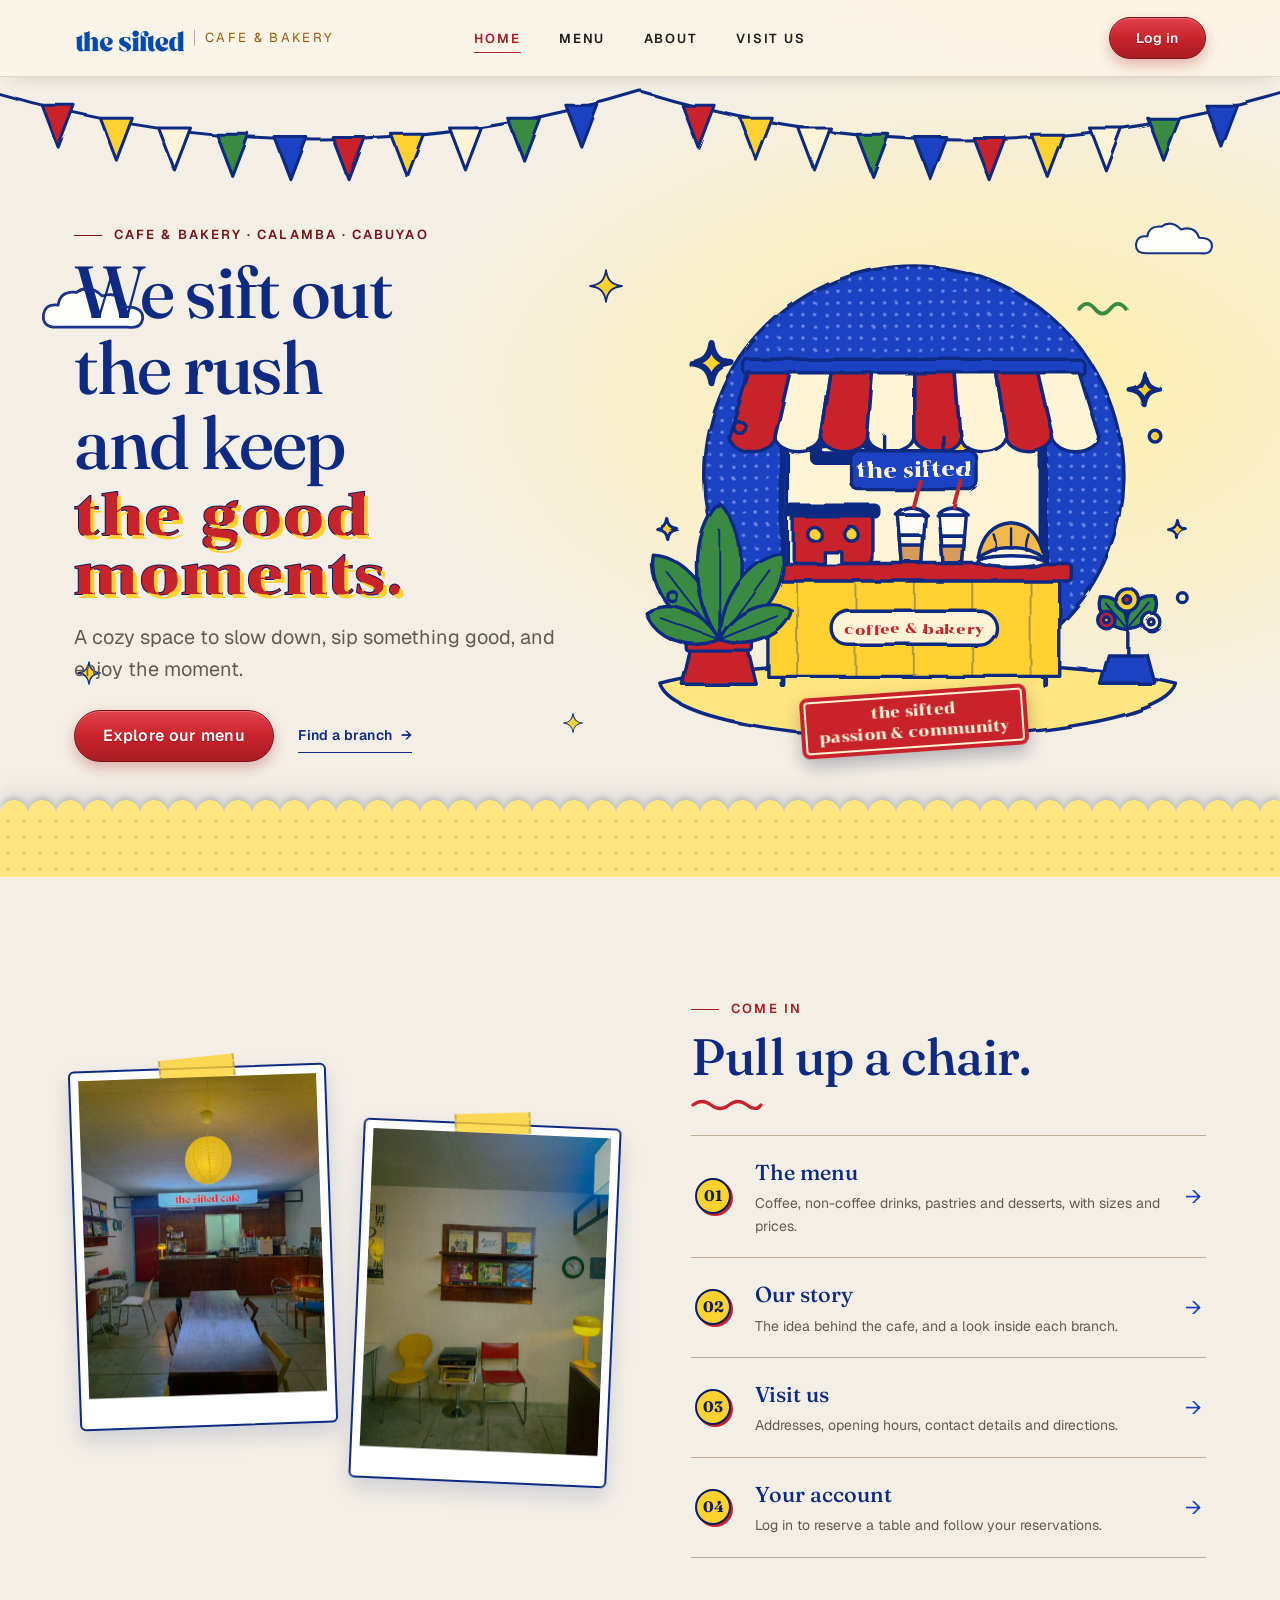
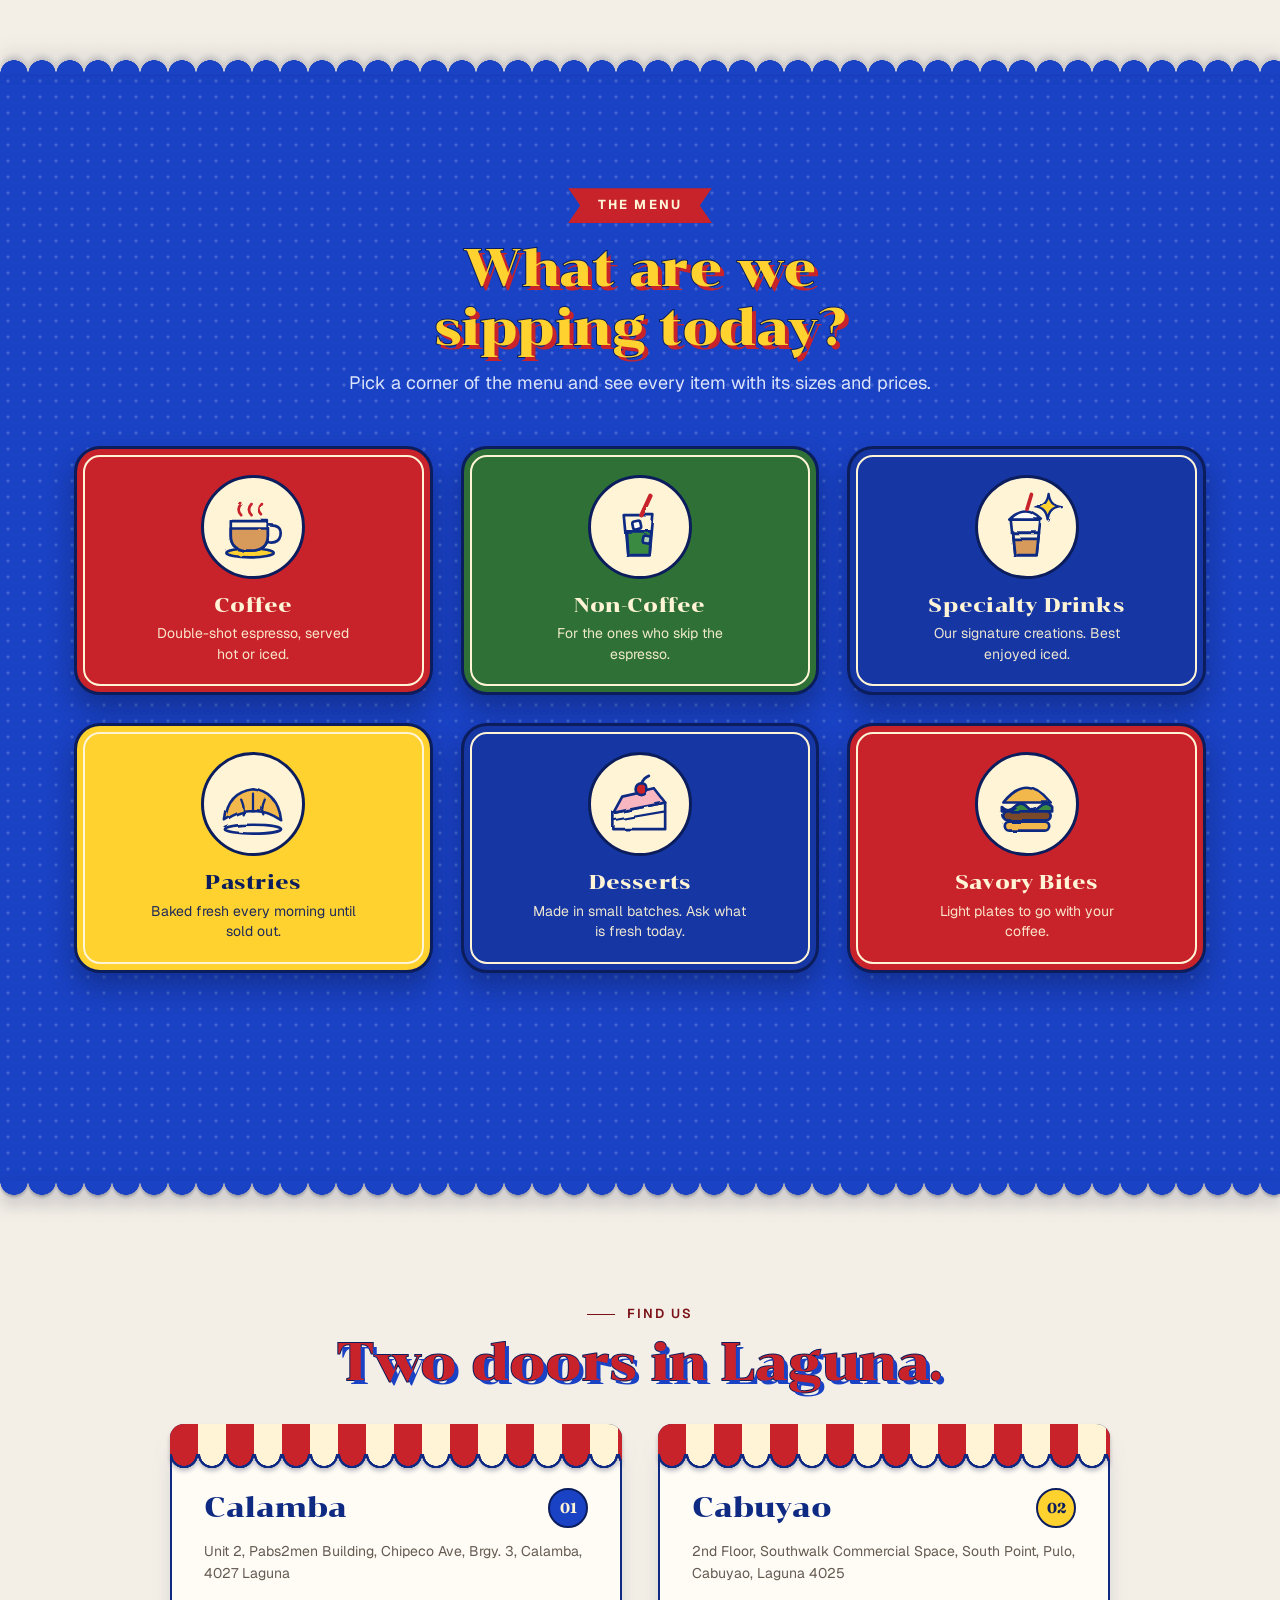
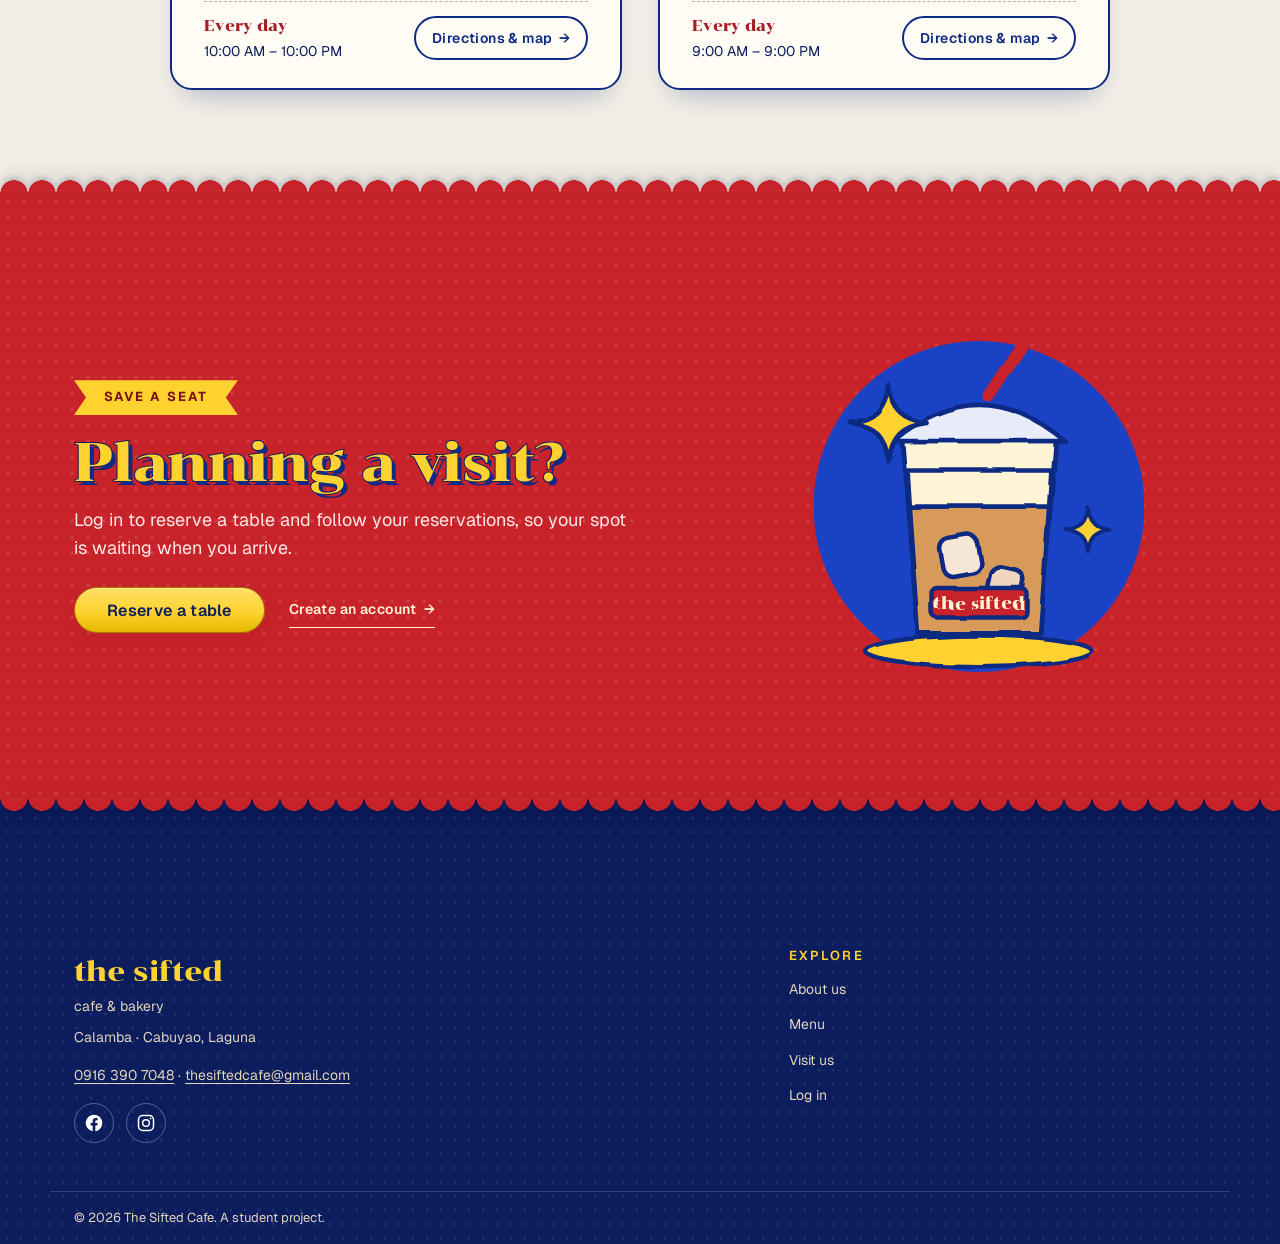
==== commit 2f6563a3: "Finalize The Sifted Cafe system" ====
--- a/index.html
+++ b/index.html
@@ -45,11 +45,10 @@
 
   <main id="main">
 
-    <!-- HERO: hand-drawn illustration (colours come from the CSS tokens, not from the SVG) -->
+    <!-- HERO: hand-drawn illustration. Bunting, clouds and sparkles are drawn by js/home.js; colours come from the CSS tokens. -->
     <section id="top" class="hero-art" aria-labelledby="hero-title">
-      <svg class="art-bunting" viewBox="0 0 1440 140" preserveAspectRatio="xMidYMin slice" aria-hidden="true"><g filter="url(#wob)" class="s-ink" stroke-width="3" stroke-linejoin="round" stroke-linecap="round"><path d="M-20 16 Q360 120 720 22 Q1080 120 1460 16" fill="none"/><path class="f-yellow" d="M39 33 L73 33 L56 77Z"/><path class="f-cream" d="M114 48 L148 48 L131 92Z"/><path class="f-green" d="M189 58 L223 58 L206 102Z"/><path class="f-blue" d="M264 65 L298 65 L281 109Z"/><path class="f-red" d="M338 68 L372 68 L355 112Z"/><path class="f-yellow" d="M412 66 L446 66 L429 110Z"/><path class="f-cream" d="M485 61 L519 61 L502 105Z"/><path class="f-green" d="M558 51 L592 51 L575 95Z"/><path class="f-blue" d="M631 38 L665 38 L648 82Z"/><path class="f-red" d="M775 33 L809 33 L792 77Z"/><path class="f-yellow" d="M848 48 L882 48 L865 92Z"/><path class="f-cream" d="M921 58 L955 58 L938 102Z"/><path class="f-green" d="M994 65 L1028 65 L1011 109Z"/><path class="f-blue" d="M1068 68 L1102 68 L1085 112Z"/><path class="f-red" d="M1142 66 L1176 66 L1159 110Z"/><path class="f-yellow" d="M1217 61 L1251 61 L1234 105Z"/><path class="f-cream" d="M1292 51 L1326 51 L1309 95Z"/><path class="f-green" d="M1367 38 L1401 38 L1384 82Z"/></g></svg>
-      <svg class="art-cloud c1" viewBox="0 0 120 56" width="110" aria-hidden="true"><path class="f-white s-ink" stroke-width="3" stroke-linejoin="round" d="M20 46 Q4 46 6 32 Q8 20 22 22 Q24 6 42 8 Q56 -2 70 12 Q90 6 96 24 Q116 24 114 38 Q112 48 98 46Z"/></svg><svg class="art-cloud c2" viewBox="0 0 120 56" width="84" aria-hidden="true"><path class="f-white s-ink" stroke-width="3" stroke-linejoin="round" d="M20 46 Q4 46 6 32 Q8 20 22 22 Q24 6 42 8 Q56 -2 70 12 Q90 6 96 24 Q116 24 114 38 Q112 48 98 46Z"/></svg>
-      <span class="doodle d1" aria-hidden="true"></span><span class="doodle d2" aria-hidden="true"></span><span class="doodle d3" aria-hidden="true"></span>
+      
+      
       <div class="container art-grid">
         <div class="art-copy">
           <span class="eyebrow eyebrow-rule hero-in" style="--d:0">Cafe &amp; bakery &middot; Calamba &middot; Cabuyao</span>
@@ -105,7 +104,6 @@
           <span class="art-sticker" aria-hidden="true">the sifted<br>passion &amp; community</span>
         </div>
       </div>
-      <svg class="art-ground" viewBox="0 0 1440 100" preserveAspectRatio="xMidYMax slice" aria-hidden="true"><g filter="url(#wob)" class="s-ink" stroke-width="3" stroke-linejoin="round" stroke-linecap="round"><path class="f-sun" d="M-10 38 Q90 10 180 38 T360 38 T540 38 T720 38 T900 38 T1080 38 T1260 38 T1450 38 V104 H-10Z"/><g stroke-width="0"><circle class="f-red" cx="493" cy="71" r="3"/><circle class="f-blue" cx="821" cy="82" r="3"/><circle class="f-green" cx="194" cy="56" r="3"/><circle class="f-yellow" cx="832" cy="70" r="3"/><circle class="f-cream" cx="464" cy="75" r="4"/><circle class="f-red" cx="363" cy="58" r="4"/><circle class="f-blue" cx="449" cy="53" r="5"/><circle class="f-green" cx="543" cy="69" r="3"/><circle class="f-yellow" cx="347" cy="71" r="4"/><circle class="f-cream" cx="1294" cy="75" r="3"/><circle class="f-red" cx="1250" cy="73" r="5"/><circle class="f-blue" cx="804" cy="84" r="3"/><circle class="f-green" cx="374" cy="67" r="4"/><circle class="f-yellow" cx="583" cy="57" r="5"/><circle class="f-cream" cx="624" cy="52" r="4"/><circle class="f-red" cx="1182" cy="71" r="5"/><circle class="f-blue" cx="409" cy="78" r="4"/><circle class="f-green" cx="1236" cy="70" r="4"/><circle class="f-yellow" cx="934" cy="62" r="3"/><circle class="f-cream" cx="634" cy="68" r="3"/><circle class="f-red" cx="176" cy="54" r="4"/><circle class="f-blue" cx="1292" cy="69" r="5"/><circle class="f-green" cx="1104" cy="82" r="5"/><circle class="f-yellow" cx="712" cy="61" r="5"/><circle class="f-cream" cx="410" cy="56" r="4"/><circle class="f-red" cx="425" cy="80" r="4"/><circle class="f-blue" cx="386" cy="74" r="4"/><circle class="f-green" cx="1215" cy="72" r="5"/><circle class="f-yellow" cx="1153" cy="64" r="4"/><circle class="f-cream" cx="216" cy="55" r="5"/><circle class="f-red" cx="478" cy="69" r="5"/><circle class="f-blue" cx="1270" cy="67" r="3"/><circle class="f-green" cx="688" cy="63" r="4"/><circle class="f-yellow" cx="950" cy="53" r="3"/></g></g></svg>
     </section>
 
     <!-- WELCOME: a quiet photo strip and a short index of the site -->
--- a/css/style.css
+++ b/css/style.css
@@ -1802,26 +1802,6 @@
 .peek .btn-primary { background: var(--grad-caramel); border-color: var(--yellow-700); color: var(--blue-900); text-shadow: none; }
 .peek .btn-primary:hover { background: linear-gradient(180deg, #FFEB8F 0%, #FFDD55 55%, #F2C400 100%); color: var(--blue-900); }
 
-/* Branches: storefront cards with a striped awning on top */
-.doors { padding-block: clamp(80px, 9vw, 120px) clamp(72px, 8vw, 110px); }
-.doors-head { margin-bottom: var(--sp-6); text-align: center; }
-.doors-head .eyebrow { display: inline-flex; color: var(--red-700); }
-.doors-head h2 { font-family: var(--font-poster); font-weight: 400; font-size: clamp(1.9rem, 1.2rem + 2.8vw, 3.2rem); color: var(--red-500); -webkit-text-stroke: 2px var(--blue-900); paint-order: stroke fill; text-shadow: 4px 4px 0 var(--blue-500); }
-.door-grid { display: grid; grid-template-columns: repeat(2, minmax(0, 1fr)); gap: clamp(20px, 3vw, 40px); max-width: 940px; margin-inline: auto; }
-.door { position: relative; padding: 58px clamp(22px, 3vw, 36px) 30px; background: var(--ivory); border: 3px solid var(--blue-700); border-radius: 8px 8px 24px 24px; box-shadow: 0 14px 28px rgba(15, 42, 130, 0.14); }
-.door::before { content: ""; position: absolute; left: -3px; right: -3px; top: -3px; height: 34px; border: 3px solid var(--blue-700); border-radius: 8px 8px 0 0;
-  background: repeating-linear-gradient(90deg, var(--red-500) 0 28px, #FFF8EA 28px 56px);
-  -webkit-mask: none; }
-.door::after { content: ""; position: absolute; left: -3px; right: -3px; top: 28px; height: 16px; background: repeating-linear-gradient(90deg, var(--red-500) 0 28px, #FFF8EA 28px 56px);
-  -webkit-mask: radial-gradient(circle 14px at 14px 0, #000 98%, transparent) 0 0 / 28px 100% repeat-x; mask: radial-gradient(circle 14px at 14px 0, #000 98%, transparent) 0 0 / 28px 100% repeat-x; }
-.door-no { position: absolute; right: 22px; top: 62px; display: grid; place-items: center; width: 44px; height: 44px; margin: 0; background: var(--sifted-yellow); color: var(--blue-900); border: 2px solid var(--blue-900); border-radius: 50%; font: 700 0.95rem var(--font-display); box-shadow: 2px 2px 0 var(--red-500); }
-.door-blue .door-no { background: var(--blue-500); color: var(--paper-ink); }
-.door h3 { margin: 0 0 var(--sp-2); font-family: var(--font-poster); font-weight: 400; font-size: 1.9rem; color: var(--blue-700); }
-.door address { margin-bottom: var(--sp-4); color: var(--muted); font-size: var(--fs-sm); line-height: 1.55; }
-.door-hours { display: inline-flex; flex-direction: column; gap: 2px; margin: 0 0 var(--sp-4); padding: 8px 16px; border-radius: 12px; background: var(--sifted-yellow); color: var(--blue-900); font-size: var(--fs-sm); }
-.door-blue .door-hours { background: var(--blue-50); border: 2px solid var(--blue-500); }
-.door-hours strong { font-family: var(--font-poster); font-weight: 400; color: var(--red-600); letter-spacing: 0.02em; }
-.door .link-arrow { display: flex; color: var(--blue-700); }
 
 /* Reserve band: red with halftone, hand-drawn cup */
 .reserve { position: relative; padding-block: clamp(72px, 8vw, 110px); background: radial-gradient(rgba(255, 255, 255, 0.13) 1.4px, transparent 1.9px) 0 0 / 16px 16px, var(--red-500); color: var(--paper-ink); overflow: hidden; }
@@ -1880,11 +1860,10 @@
 
 .hero-art { padding-top: 0; }
 .hero-art > svg, .hero-art > .doodle { position: absolute; pointer-events: none; }
-.art-bunting { left: 0; top: 0; width: 100%; height: clamp(96px, 10vw, 140px); z-index: 1; transform-origin: 50% 0; animation: bunting-sway 7s ease-in-out infinite alternate; }
-.art-ground { left: 0; bottom: -2px; width: 100%; height: clamp(64px, 7vw, 100px); z-index: 1; }
-.art-cloud { z-index: 0; opacity: 0.95; animation: cloud-drift 16s ease-in-out infinite alternate; }
+.art-bunting { left: 0; top: 0; max-width: none; z-index: 1; transform-origin: 50% 0; animation: bunting-sway 7s ease-in-out infinite alternate; }
+.art-cloud { z-index: 0; width: 110px; height: auto; opacity: 0.95; animation: cloud-drift 16s ease-in-out infinite alternate; }
 .art-cloud.c1 { left: 3%; top: 26%; }
-.art-cloud.c2 { right: 5%; top: 18%; animation-duration: 20s; animation-direction: alternate-reverse; }
+.art-cloud.c2 { right: 5%; top: 18%; width: 84px; animation-duration: 20s; animation-direction: alternate-reverse; }
 .doodle { z-index: 1; width: 34px; height: 34px; background: var(--sparkle) center / contain no-repeat; animation: twinkle 3.6s ease-in-out infinite; }
 .doodle.d1 { left: 46%; top: 24%; }
 .doodle.d2 { left: 6%; bottom: 24%; width: 24px; height: 24px; animation-delay: 1.2s; }
@@ -1923,3 +1902,292 @@
   html.smooth-js { scroll-behavior: auto; }
   .art-scene { will-change: auto; }
 }
+
+/* ===================================================================
+   13. SOFT SECTION EDGES: shadows and fades instead of hard cuts
+   =================================================================== */
+/* Hero ground melts into the page below it */
+
+/* ===================================================================
+   14. CLEAN SCALLOPED DIVIDERS, CALM HEADER, NEAT BRANCH CARDS
+   All colours come from tokens. One scallop shape (28px wide, 14px deep)
+   is used everywhere, with a layered shadow so it reads as a real fabric edge.
+   =================================================================== */
+:root {
+  --scallop: 28px;
+  /* page-coloured scallops that hang from the section above onto a colour band */
+  --wave: radial-gradient(circle 14px at 14px 12px, var(--paper) 97%, transparent 100%) 0 0 / 28px 26px repeat-x,
+          linear-gradient(var(--paper), var(--paper)) 0 0 / 100% 12px no-repeat;
+  --edge-shadow: drop-shadow(0 2px 1.5px rgba(7, 16, 60, 0.32)) drop-shadow(0 9px 9px rgba(7, 16, 60, 0.26));
+}
+
+/* Header: no coloured line, just a hairline and a whisper of shadow */
+.site-header::after { display: none; }
+.site-header { border-bottom: 1px solid var(--line); box-shadow: 0 6px 18px -10px rgba(43, 26, 18, 0.25); }
+body.home .site-header:not(.is-scrolled) { box-shadow: none; }
+
+/* Colour bands (blue menu band, red reserve band): each draws its own scallops above and below,
+   so the edge looks right on any background and every page uses the identical shape. */
+.peek { --band: var(--blue-500); }
+.reserve { --band: var(--red-500); }
+.peek, .reserve { box-shadow: none; }
+.peek::before, .peek::after, .reserve::before {
+  content: ""; position: absolute; left: 0; right: 0; height: 14px; pointer-events: none; transform: none; z-index: 1;
+  background: radial-gradient(circle 14px at 14px 14px, var(--band) 97%, transparent 100%) 0 0 / 28px 14px repeat-x;
+  filter: drop-shadow(0 -3px 3px rgba(7, 16, 60, 0.2)) drop-shadow(0 -8px 10px rgba(7, 16, 60, 0.12));
+}
+.peek::before, .reserve::before { top: -13px; }
+.peek::after { bottom: -13px; background: radial-gradient(circle 14px at 14px 0, var(--band) 97%, transparent 100%) 0 0 / 28px 14px repeat-x; filter: var(--edge-shadow); }
+
+/* The red reserve band ends in red scallops that hang over the footer */
+.reserve { position: relative; overflow: visible; overflow-x: clip; background-image: radial-gradient(rgba(255, 255, 255, 0.13) 1.4px, transparent 1.9px); background-size: 16px 16px; }
+.site-footer::before { content: ""; position: absolute; left: 0; right: 0; top: 0; height: 14px; pointer-events: none;
+  background: radial-gradient(circle 14px at 14px 0, var(--red-500) 97%, transparent 100%) 0 0 / 28px 14px repeat-x; filter: var(--edge-shadow); }
+.site-footer { z-index: 1; box-shadow: none; padding-top: calc(var(--sp-8) + 8px); }
+
+/* Branches section heading (poster lettering) */
+.doors { padding-block: clamp(80px, 9vw, 120px) clamp(72px, 8vw, 110px); }
+.doors-head { margin-bottom: var(--sp-6); text-align: center; }
+.doors-head .eyebrow { display: inline-flex; color: var(--red-700); }
+.doors-head h2 { font-family: var(--font-poster); font-weight: 400; font-size: clamp(1.9rem, 1.2rem + 2.8vw, 3.2rem); color: var(--red-500); -webkit-text-stroke: 2px var(--blue-900); paint-order: stroke fill; text-shadow: 4px 4px 0 var(--blue-500); }
+
+/* Branch cards: awning, name + number, address, then hours and a button on one tidy row */
+.door-grid { display: grid; grid-template-columns: repeat(2, minmax(0, 1fr)); gap: clamp(20px, 3vw, 36px); max-width: 940px; margin-inline: auto; }
+.door { position: relative; display: grid; grid-template-columns: minmax(0, 1fr) auto; align-content: start; column-gap: var(--sp-4); row-gap: var(--sp-3);
+  padding: 62px clamp(22px, 3vw, 32px) 26px; background: var(--ivory); border: 2px solid var(--blue-700); border-radius: 14px 14px 22px 22px; box-shadow: 0 16px 30px -14px rgba(15, 42, 130, 0.35); }
+.door::before { content: ""; position: absolute; left: -2px; right: -2px; top: -2px; height: 44px; border-radius: 14px 14px 0 0; pointer-events: none;
+  background:
+    radial-gradient(circle 14px at 14px 0, var(--red-500) 0 11.5px, var(--blue-700) 12px 14px, transparent 14.5px) 0 30px / 56px 14px repeat-x,
+    radial-gradient(circle 14px at 42px 0, var(--paper-ink) 0 11.5px, var(--blue-700) 12px 14px, transparent 14.5px) 0 30px / 56px 14px repeat-x,
+    repeating-linear-gradient(90deg, var(--red-500) 0 28px, var(--paper-ink) 28px 56px) 0 0 / 100% 30px no-repeat;
+  filter: drop-shadow(0 3px 2px rgba(7, 16, 60, 0.25)); }
+.door-no { grid-column: 2; grid-row: 1; justify-self: end; display: grid; place-items: center; width: 40px; height: 40px; margin: 0; background: var(--sifted-yellow); color: var(--blue-900); border: 2px solid var(--blue-900); border-radius: 50%; font: 700 0.9rem var(--font-display); }
+.door-blue .door-no { background: var(--blue-500); color: var(--paper-ink); }
+.door h3 { grid-column: 1; grid-row: 1; align-self: center; margin: 0; font-family: var(--font-poster); font-weight: 400; font-size: 1.8rem; line-height: 1.1; color: var(--blue-700); }
+.door address { grid-column: 1 / -1; margin: 0; padding-bottom: var(--sp-4); border-bottom: 1px dashed var(--line-strong); color: var(--muted); font-size: var(--fs-sm); line-height: 1.6; }
+.door-hours { grid-column: 1; display: flex; flex-direction: column; gap: 2px; margin: 0; color: var(--blue-900); font-size: var(--fs-sm); }
+.door-hours strong { font-family: var(--font-poster); font-weight: 400; font-size: 0.95rem; color: var(--red-600); letter-spacing: 0.02em; }
+.door .link-arrow { grid-column: 2; align-self: center; display: inline-flex; align-items: center; gap: 6px; padding: 9px 16px; border: 2px solid var(--blue-700); border-radius: 999px; background: transparent; color: var(--blue-700); font-weight: 600; font-size: var(--fs-sm); text-decoration: none; transition: background var(--t-fast) var(--ease), color var(--t-fast) var(--ease), transform var(--t-fast) var(--ease); }
+.door .link-arrow:hover { background: var(--blue-700); color: var(--paper-ink); transform: translateY(-1px); }
+@media (max-width: 900px) { .door-grid { grid-template-columns: 1fr; } }
+@media (max-width: 460px) { .door-hours, .door .link-arrow { grid-column: 1 / -1; } .door .link-arrow { justify-self: start; } }
+
+/* Compact reserve band used at the bottom of About, Visit and Menu */
+.reserve-compact { padding-block: clamp(56px, 6vw, 84px); }
+.reserve-compact .reserve-grid { grid-template-columns: 1fr; text-align: center; padding-top: 0; }
+.reserve-compact p { margin-inline: auto; }
+.reserve-compact .reserve-actions { justify-content: center; }
+
+/* ===================================================================
+   15. HERO GROUND, ABOUT PAGE
+   =================================================================== */
+/* Hero ends in a yellow ground strip with the same scalloped edge as every other band (no fade) */
+.hero-art { --band: var(--yellow-200); --ground-h: clamp(44px, 5vw, 64px); }
+.hero-art::after { content: ""; position: absolute; left: 0; right: 0; bottom: 0; height: var(--ground-h); z-index: 1; pointer-events: none;
+  background: radial-gradient(rgba(15, 42, 130, 0.14) 1.4px, transparent 1.9px) 0 0 / 16px 16px, var(--band); }
+.hero-art::before { content: ""; position: absolute; left: 0; right: 0; bottom: calc(var(--ground-h) - 1px); height: 14px; z-index: 1; pointer-events: none;
+  background: radial-gradient(circle 14px at 14px 14px, var(--band) 97%, transparent 100%) 0 0 / 28px 14px repeat-x;
+  filter: drop-shadow(0 -3px 3px rgba(7, 16, 60, 0.2)) drop-shadow(0 -8px 10px rgba(7, 16, 60, 0.12)); }
+
+/* ---------- About: story ---------- */
+.story { padding-block: clamp(72px, 8vw, 112px); }
+.story-grid { align-items: center; }
+.story-copy h2 em { font-style: normal; padding-inline: 0.08em; background: linear-gradient(transparent 62%, var(--yellow-200) 62% 92%, transparent 92%); }
+.story-details { gap: var(--sp-3); margin-top: var(--sp-6); padding: 0; border-top: 0; }
+.story-details li { display: flex; align-items: center; gap: var(--sp-3); padding: 12px 16px; background: var(--ivory); border: 2px solid var(--blue-700); border-radius: 14px; font-weight: 500; }
+.story-details li::before { content: "\2713"; position: static; flex: none; display: grid; place-items: center; width: 26px; height: 26px; background: var(--sifted-yellow); color: var(--blue-900); border: 2px solid var(--blue-900); border-radius: 50%; font-size: 0.78rem; font-weight: 700; }
+.story-visual .mat { position: relative; padding: 12px; background: #fff; border: 2px solid var(--blue-700); border-radius: 6px; rotate: 1.5deg; box-shadow: 0 18px 32px -14px rgba(15, 42, 130, 0.4); }
+.story-visual .mat::before { content: ""; position: absolute; left: 50%; top: -13px; width: 84px; height: 24px; translate: -50% 0; rotate: -3deg; background: rgba(255, 210, 48, 0.85); border-inline: 2px dashed rgba(15, 42, 130, 0.25); }
+
+/* ---------- About: locations ---------- */
+.loc-intro { padding-block: clamp(64px, 7vw, 96px) var(--sp-6); text-align: center; }
+.loc-intro .eyebrow { display: inline-flex; color: var(--red-700); }
+.loc-intro h2 { font-family: var(--font-poster); font-weight: 400; font-size: clamp(1.9rem, 1.2rem + 2.8vw, 3.2rem); color: var(--red-500); -webkit-text-stroke: 2px var(--blue-900); paint-order: stroke fill; text-shadow: 4px 4px 0 var(--blue-500); }
+.branch { position: relative; padding-block: clamp(72px, 8vw, 112px); }
+.branch-light { --band: var(--cream); }
+.branch-dark { --band: var(--brand-deep); background: radial-gradient(rgba(255, 255, 255, 0.07) 1.4px, transparent 1.9px) 0 0 / 16px 16px, var(--brand-deep); }
+.branch::before { content: ""; position: absolute; left: 0; right: 0; top: -13px; height: 14px; z-index: 1; pointer-events: none;
+  background: radial-gradient(circle 14px at 14px 14px, var(--band) 97%, transparent 100%) 0 0 / 28px 14px repeat-x;
+  filter: drop-shadow(0 -3px 3px rgba(7, 16, 60, 0.2)) drop-shadow(0 -8px 10px rgba(7, 16, 60, 0.12)); }
+.branch-grid, .branch-flip { grid-template-columns: minmax(0, 1fr); gap: clamp(36px, 4vw, 56px); }
+.branch-flip .branch-text { order: 0; }
+.branch-text { position: static; display: grid; grid-template-columns: minmax(0, 1.05fr) minmax(0, 1fr); column-gap: clamp(28px, 5vw, 72px); align-items: start; }
+.branch-text > * { grid-column: 1; }
+.branch-no { display: grid; place-items: center; width: 52px; height: 52px; margin: 0 0 var(--sp-4); background: var(--sifted-yellow); color: var(--blue-900); border: 2px solid var(--blue-900); border-radius: 50%; box-shadow: 2px 2px 0 var(--red-500); font: 700 1.1rem var(--font-display); font-style: normal; opacity: 1; }
+.branch-dark .branch-no { color: var(--blue-900); }
+.branch-text h3 { margin: 0 0 var(--sp-3); font-family: var(--font-poster); font-weight: 400; font-size: clamp(2rem, 1.4rem + 2.4vw, 3.2rem); line-height: 1.1; color: var(--blue-700); }
+.branch-dark .branch-text h3 { color: var(--sifted-yellow); }
+.branch-where { align-self: start; justify-self: start; margin: 0 0 var(--sp-4); padding: 6px 14px; border-radius: 999px; background: var(--red-50); color: var(--red-700); font-size: 0.75rem; letter-spacing: 0.12em; font-weight: 700; }
+.branch-dark .branch-where { background: rgba(255, 210, 48, 0.16); color: var(--sifted-yellow); }
+.branch-text > p:not(.branch-no):not(.branch-where) { max-width: 54ch; font-size: 1.0625rem; line-height: 1.7; }
+.branch-text .link-arrow { justify-self: start; display: inline-flex; align-items: center; gap: 6px; margin-top: var(--sp-5); padding: 10px 18px; border: 2px solid var(--blue-700); border-radius: 999px; color: var(--blue-700); font-weight: 600; font-size: var(--fs-sm); text-decoration: none; transition: background var(--t-fast) var(--ease), color var(--t-fast) var(--ease), transform var(--t-fast) var(--ease); }
+.branch-text .link-arrow:hover { background: var(--blue-700); color: var(--paper-ink); transform: translateY(-1px); }
+.branch-dark .branch-text .link-arrow { border-color: var(--paper-ink); color: var(--paper-ink); }
+.branch-dark .branch-text .link-arrow:hover { background: var(--sifted-yellow); border-color: var(--sifted-yellow); color: var(--blue-900); }
+.branch-facts { grid-column: 2; grid-row: 1 / span 7; margin: 0; padding: 6px 24px; background: var(--ivory); border: 2px solid var(--blue-700); border-radius: 20px; box-shadow: 0 16px 30px -14px rgba(7, 16, 60, 0.4); color: var(--ink); }
+.branch-facts div, .branch-dark .branch-facts div { grid-template-columns: 104px minmax(0, 1fr); padding: 14px 0; border: 0; border-bottom: 1px dashed var(--line-strong); }
+.branch-facts div:last-child { border-bottom: 0; }
+.branch-facts dt, .branch-dark .branch-facts dt { padding-top: 3px; color: var(--blue-700); font-weight: 700; letter-spacing: 0.12em; }
+.branch-facts dd, .branch-dark .branch-facts dd { margin: 0; color: var(--ink); line-height: 1.55; }
+
+.branch-gallery { columns: auto; display: grid; grid-template-columns: repeat(4, minmax(0, 1fr)); grid-auto-flow: dense; gap: clamp(12px, 1.6vw, 20px); }
+.branch-gallery .frame { display: flex; flex-direction: column; margin: 0; padding: 8px 8px 0; background: #fff; border: 2px solid var(--blue-700); border-radius: 10px; box-shadow: 0 14px 24px -14px rgba(7, 16, 60, 0.45); transition: transform 260ms var(--ease), box-shadow 260ms var(--ease); }
+.branch-gallery .frame:hover { transform: translateY(-4px); box-shadow: 0 20px 30px -14px rgba(7, 16, 60, 0.5); }
+.branch-gallery .frame:first-child { grid-column: span 2; grid-row: span 2; }
+.branch-gallery .gallery-item { position: relative; flex: 1 1 auto; aspect-ratio: 4 / 5; min-height: 0; border-radius: 6px; }
+.branch-gallery .frame:first-child .gallery-item { aspect-ratio: auto; }
+.branch-gallery img { position: absolute; inset: 0; width: 100%; height: 100%; max-height: none; object-fit: cover; }
+.branch-gallery figcaption { flex: none; padding: 9px 2px 11px; color: var(--muted); font-size: 0.75rem; letter-spacing: 0.03em; line-height: 1.35; }
+
+@media (max-width: 900px) {
+  .branch-text { grid-template-columns: minmax(0, 1fr); }
+  .branch-facts { grid-column: 1; grid-row: auto; margin-top: var(--sp-5); }
+  .branch-text .link-arrow { margin-top: var(--sp-5); }
+  .branch-gallery { grid-template-columns: repeat(2, minmax(0, 1fr)); }
+  .branch-gallery .frame:first-child { grid-row: span 1; }
+  .branch-gallery .frame:first-child .gallery-item { aspect-ratio: 1 / 1; }
+}
+@media (max-width: 520px) { .branch-facts div, .branch-dark .branch-facts div { grid-template-columns: 1fr; gap: 2px; } }
+@media (prefers-reduced-motion: reduce) { .branch-gallery .frame, .branch-text .link-arrow { transition: none; } .branch-gallery .frame:hover { transform: none; } }
+
+/* About gallery: the last row always fills, whatever the number of photos */
+.branch-dark .branch-text p.branch-no { color: var(--blue-900); }
+.branch-gallery:has(> :nth-child(10):last-child) > :last-child { grid-column: 1 / -1; }
+.branch-gallery:has(> :nth-child(10):last-child) > :last-child .gallery-item { aspect-ratio: 21 / 8; }
+.branch-gallery:has(> :nth-child(7):last-child) > :nth-child(n+6) { grid-column: span 2; }
+.branch-gallery:has(> :nth-child(7):last-child) > :nth-child(n+6) .gallery-item { aspect-ratio: 16 / 10; }
+@media (max-width: 900px) {
+  .branch-gallery:has(> :nth-child(7):last-child) > :nth-child(n+6) { grid-column: auto; }
+  .branch-gallery:has(> :nth-child(7):last-child) > :nth-child(n+6) .gallery-item { aspect-ratio: 4 / 5; }
+  .branch-gallery:has(> :nth-child(10):last-child) > :last-child .gallery-item { aspect-ratio: 16 / 9; }
+}
+
+/* ===== 16. Visit page ===== */
+.visit-locate { background: var(--paper); }
+.locate-grid { align-items: start; }
+.loc-card { position: relative; padding: var(--sp-5) var(--sp-5) var(--sp-5) calc(var(--sp-5) + 56px); background: #fff; border: 2px solid var(--blue-900); border-radius: 18px; box-shadow: 0 1px 0 rgba(11,29,92,.06), 0 10px 22px -12px rgba(11,29,92,.35); transition: transform .25s ease, box-shadow .25s ease; }
+.loc-card::before { display: none; }
+.loc-card .loc-no { position: absolute; left: var(--sp-5); top: var(--sp-5); display: grid; place-items: center; width: 40px; height: 40px; margin: 0; border-radius: 50%; background: var(--sifted-yellow); border: 2px solid var(--blue-900); color: var(--blue-900); font: 700 .9rem/1 var(--font-poster, Georgia, serif); }
+.loc-card h3 { margin: 0 0 var(--sp-3); }
+.loc-card.is-active { border-color: var(--sifted-red); box-shadow: 0 0 0 3px color-mix(in srgb, var(--sifted-red) 18%, transparent), 0 14px 26px -14px rgba(200,35,43,.5); }
+.loc-card.is-active .loc-no { background: var(--sifted-red); border-color: var(--sifted-red); color: #fff; }
+.loc-details > div { padding: 8px 0; border-top: 1px dashed color-mix(in srgb, var(--blue-900) 30%, transparent); }
+.loc-details > div:first-child { border-top: 0; padding-top: 0; }
+.loc-details dt { color: var(--blue-700); font-size: .72rem; font-weight: 700; letter-spacing: .12em; text-transform: uppercase; }
+.loc-actions { margin-top: var(--sp-3); display: flex; flex-wrap: wrap; gap: var(--sp-3); }
+.map-tabs button { border: 2px solid var(--blue-900); background: #fff; color: var(--blue-900); border-radius: 999px; font-weight: 600; }
+.map-tabs button.is-active { background: var(--blue-900); color: #fff; }
+.map-frame { border: 2px solid var(--blue-900); border-radius: 18px; box-shadow: 0 14px 26px -16px rgba(11,29,92,.5); overflow: hidden; background: var(--paper); }
+.map-caption { margin-top: var(--sp-3); color: var(--muted); }
+.contact-band { background: var(--sifted-bg-cream); }
+.contact-list { display: grid; gap: 0; margin: 0; padding: 0; list-style: none; background: #fff; border: 2px solid var(--blue-900); border-radius: 18px; overflow: hidden; }
+.contact-list li { display: flex; justify-content: space-between; gap: var(--sp-4); align-items: baseline; padding: 14px var(--sp-5); border-top: 1px dashed color-mix(in srgb, var(--blue-900) 28%, transparent); }
+.contact-list li:first-child { border-top: 0; }
+.contact-list li > span { color: var(--blue-700); font-size: .72rem; font-weight: 700; letter-spacing: .12em; text-transform: uppercase; }
+.contact-list a { font-weight: 600; overflow-wrap: anywhere; text-align: right; }
+@media (max-width: 560px) {
+  .loc-card { padding-left: var(--sp-5); padding-top: calc(var(--sp-5) + 48px); }
+  .contact-list li { flex-direction: column; gap: 2px; }
+  .contact-list a { text-align: left; }
+}
+
+/* ===== 17. Staff, owner and customer: limited palette =====
+   Navy for structure, red for the single primary action, neutral greys.
+   Status keeps only a small semantic dot/tint. */
+.st-page, .customer-page {
+  --app-bg: #F6F5F2; --app-soft: #EFEDE8; --brand: var(--blue-700); --brand-tint: var(--blue-50); --brand-border: var(--blue-200, #C4CFF0);
+  --grad-brand: var(--blue-700);
+}
+.st-page .st-side { background: var(--blue-900); }
+.st-page .st-nav-label { color: rgba(255,255,255,.55); }
+.st-page .st-nav-count { background: rgba(255,255,255,.14); }
+.st-page .st-nav a[aria-current], .st-page .st-nav a.is-active { background: rgba(255,255,255,.12); box-shadow: inset 3px 0 0 var(--sifted-yellow); }
+.st-page .btn-primary, .customer-page .btn-primary { background: var(--sifted-red); border-color: var(--sifted-red); }
+.st-page .btn-confirm, .st-page .btn-verify, .st-page .btn-view, .st-page .btn-warn,
+.customer-page .btn-confirm, .customer-page .btn-verify, .customer-page .btn-view, .customer-page .btn-warn { background: #fff; border-color: var(--blue-700); color: var(--blue-700); box-shadow: none; }
+.st-page .btn-danger, .customer-page .btn-danger { background: #fff; border-color: var(--sifted-red); color: var(--sifted-red); box-shadow: none; }
+.st-stat, .st-stat.is-pending, .st-stat.is-confirmed, .st-stat.is-completed, .st-stat.is-cancelled, .st-stat.is-archived { --tone: var(--blue-700); border-top-width: 1px; box-shadow: none; }
+.st-stat-icon { background: var(--app-soft); color: var(--blue-700); }
+.st-card { box-shadow: none; border-color: #DDD9D0; }
+.st-chip:hover { background: var(--app-soft); border-color: var(--blue-700); color: var(--blue-700); }
+.st-chip.is-on { background: var(--blue-700); border-color: var(--blue-700); color: #fff; }
+.st-table th { background: var(--app-soft); color: var(--muted); }
+.badge-pending, .badge-proof_submitted, .badge-confirmed, .badge-verified, .badge-completed, .badge-cancelled, .badge-unpaid, .badge-archived { background: #fff; border-color: #D5D1C8; color: var(--ink); }
+.badge-pending::before, .badge-proof_submitted::before { color: var(--sifted-yellow); }
+.badge-confirmed::before, .badge-verified::before { color: var(--green-500, var(--sifted-green)); }
+.badge-completed::before { color: var(--blue-500); }
+.badge-cancelled::before, .badge-unpaid::before { color: var(--sifted-red); }
+.badge-archived::before { color: #9A968C; }
+.ow-act, .ow-act-login, .ow-act-logout, .ow-act-reservation, .ow-act-payment, .ow-act-access { background: var(--app-soft); border-color: #D5D1C8; color: var(--ink); }
+.locate-list { display: grid; gap: var(--sp-5); align-content: start; }
+.locate-list > .loc-card { margin: 0; }
+.locate-list > .loc-card::after { display: none; }
+
+/* ===== 18. One shared app shell: account, staff and owner =====
+   Same sidebar, page title, cards, rows, badges and spacing on all three. */
+.st-page, .customer-page { --app-line: #DDD9D0; --app-radius: 14px; --app-pad: clamp(16px, 2.4vw, 24px); }
+.dash-sidebar, .st-side { background: var(--blue-900); border-right: 0; }
+.dash-brand-name, .st-brand strong { color: #fff; }
+.dash-nav a, .st-nav a { min-height: 40px; }
+.dash-nav a[aria-current="page"], .st-nav a[aria-current="page"], .dash-nav a.is-active { background: rgba(255,255,255,.12); color: #fff; box-shadow: inset 3px 0 0 var(--sifted-yellow); }
+.dash-user-avatar, .st-avatar { background: rgba(255,255,255,.14); color: #fff; border: 1px solid rgba(255,255,255,.28); }
+/* page heading: same on every page */
+.page-title h1, .st-top h1 { margin: 0 0 var(--sp-1); font-family: var(--font-display); font-size: var(--fs-3xl); font-weight: 600; color: var(--blue-900); letter-spacing: -.01em; }
+.page-title .eyebrow, .st-top .eyebrow { display: block; margin-bottom: 6px; color: var(--muted); font-size: .72rem; font-weight: 700; letter-spacing: .14em; text-transform: uppercase; }
+.page-title .eyebrow::before, .st-top .eyebrow::before { display: none; }
+.page-title p, .st-top p { color: var(--muted); }
+/* one card */
+.customer-page .card, .st-card { background: #fff; border: 1px solid var(--app-line); border-radius: var(--app-radius); box-shadow: none; padding: var(--app-pad); }
+.customer-page .card h2, .st-card h2, .st-card-head h2 { margin: 0 0 var(--sp-3); font-family: var(--font-display); font-size: var(--fs-xl); font-weight: 600; color: var(--blue-900); }
+.st-card-head { display: flex; align-items: center; justify-content: space-between; gap: var(--sp-3); margin-bottom: var(--sp-3); }
+.st-card-head h2 { margin: 0; }
+/* one row style: customer reservation rows match the staff table rows */
+.res-row { background: #fff; border: 1px solid var(--app-line); border-radius: 12px; box-shadow: none; }
+.res-row:hover { border-color: var(--blue-700); }
+.res-list { gap: var(--sp-3); }
+/* outline buttons the same everywhere */
+.st-page .btn-outline, .customer-page .btn-outline { background: #fff; border: 1.5px solid var(--blue-700); color: var(--blue-700); box-shadow: none; }
+.st-page .btn-outline:hover, .customer-page .btn-outline:hover { background: var(--blue-50); }
+/* inputs */
+.st-page input, .st-page select, .st-page textarea, .customer-page input, .customer-page select, .customer-page textarea { border-color: #CFCAC0; border-radius: 10px; }
+.st-page :focus-visible, .customer-page :focus-visible { outline: 3px solid color-mix(in srgb, var(--blue-500) 45%, transparent); outline-offset: 2px; }
+/* same page rhythm */
+.dash-content, .st-main { padding-top: var(--sp-5); }
+.st-top { padding-top: clamp(24px, 4vw, 40px); }
+.dash-content { padding-top: clamp(24px, 4vw, 40px); }
+.dash-content, .st-top, .st-main { max-width: calc(1120px + var(--gutter) * 2); }
+.alert-error { border-radius: 12px; }
+@media (max-width: 900px) { .dash-topbar { background: var(--blue-900); color: #fff; } .dash-topbar-brand { color: #fff; } }
+.st-stat, .st-stat.is-pending, .st-stat.is-confirmed, .st-stat.is-completed, .st-stat.is-cancelled, .st-stat.is-archived { border: 1px solid var(--app-line); border-radius: var(--app-radius); }
+.st-nav-label { color: rgba(255,255,255,.55); }
+
+/* ===== 19. Tables fit the page: no horizontal scrollbar ===== */
+.table-wrap, .st-table-wrap { overflow-x: visible; }
+.st-table, .res-table { width: 100%; table-layout: auto; font-size: .84rem; }
+.st-table th, .st-table td, .res-table th, .res-table td { padding: 10px 8px; vertical-align: middle; }
+.st-table th:first-child, .st-table td:first-child { padding-left: var(--sp-3); }
+.st-table th:last-child, .st-table td:last-child { padding-right: var(--sp-3); }
+.st-person { gap: var(--sp-2); min-width: 0; }
+.st-person > span:last-child { white-space: normal; overflow-wrap: anywhere; }
+.st-person .st-avatar { width: 30px; height: 30px; font-size: .72rem; flex: none; }
+.st-table .row-actions { min-width: 0; display: flex; flex-wrap: wrap; gap: 6px; }
+.st-table .row-actions .btn { min-height: 32px; padding: 0 12px; font-size: .8rem; }
+.st-table .badge { white-space: nowrap; }
+.st-table td, .st-table th { overflow-wrap: anywhere; }
+/* below laptop width the table turns into stacked cards instead of scrolling */
+@media (min-width: 761px) and (max-width: 1180px) {
+    .st-table thead { position: absolute; width: 1px; height: 1px; overflow: hidden; clip: rect(0, 0, 0, 0); }
+    .st-table, .st-table tbody, .st-table tr, .st-table td { display: block; width: 100%; }
+    .st-table tr { margin-bottom: var(--sp-3); padding: var(--sp-2) var(--sp-3); background: var(--surface); border: 1px solid var(--line-cool); border-radius: var(--r-md); }
+    .st-table td { display: flex; align-items: center; justify-content: space-between; gap: var(--sp-3); padding: var(--sp-2) 0; border-bottom: 1px solid var(--line-cool); text-align: right; }
+    .st-table td:first-child { padding-left: 0; }
+    .st-table td:last-child { border-bottom: 0; }
+    .st-table td::before { content: attr(data-label); flex: none; color: var(--muted); font-size: var(--fs-xs); font-weight: 600; text-align: left; }
+    .st-table td[data-label="Actions"] { display: block; }
+    .st-table td[data-label="Actions"]::before { display: none; }
+    .st-table .row-actions { justify-content: flex-start; }
+    .st-table .cell-sub { text-align: right; }
+    .st-person { text-align: left; }
+    .st-person > span:last-child { white-space: normal; }
+  .st-table td::before { text-align: left; }
+}
